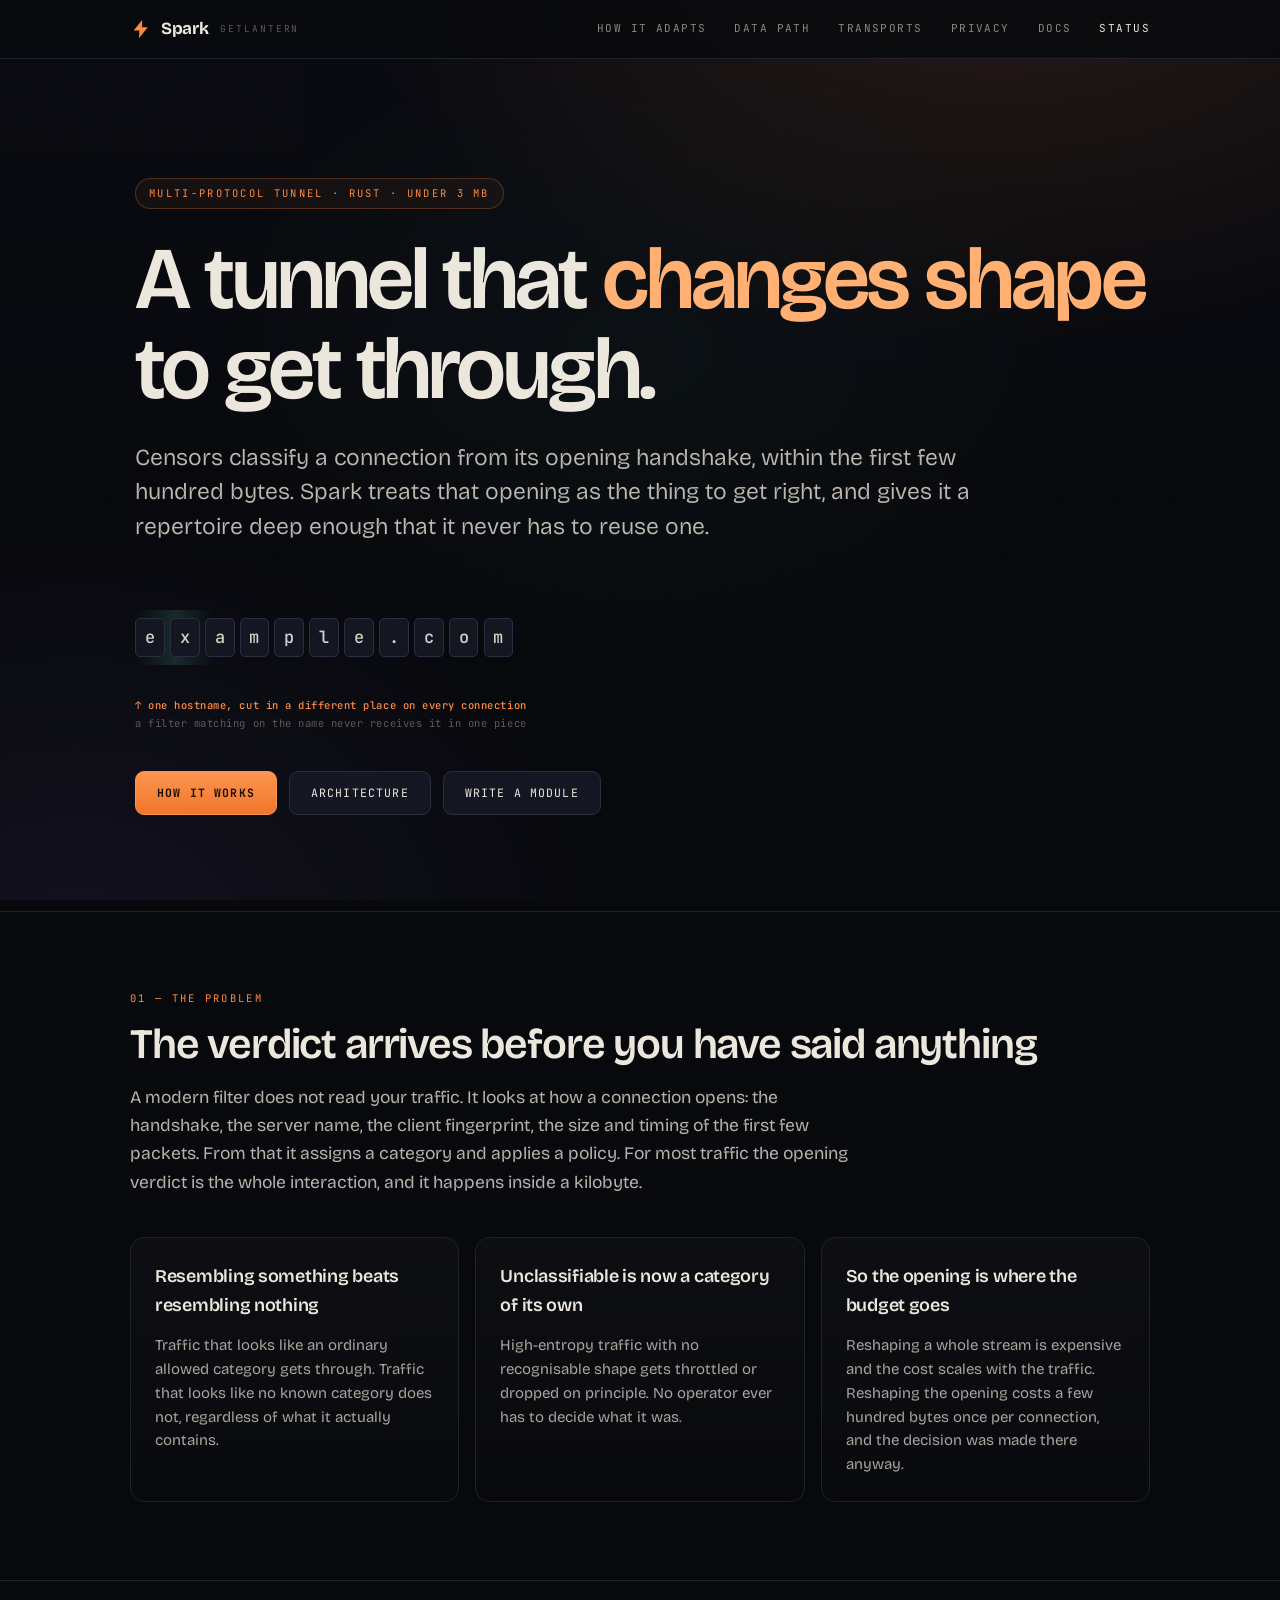
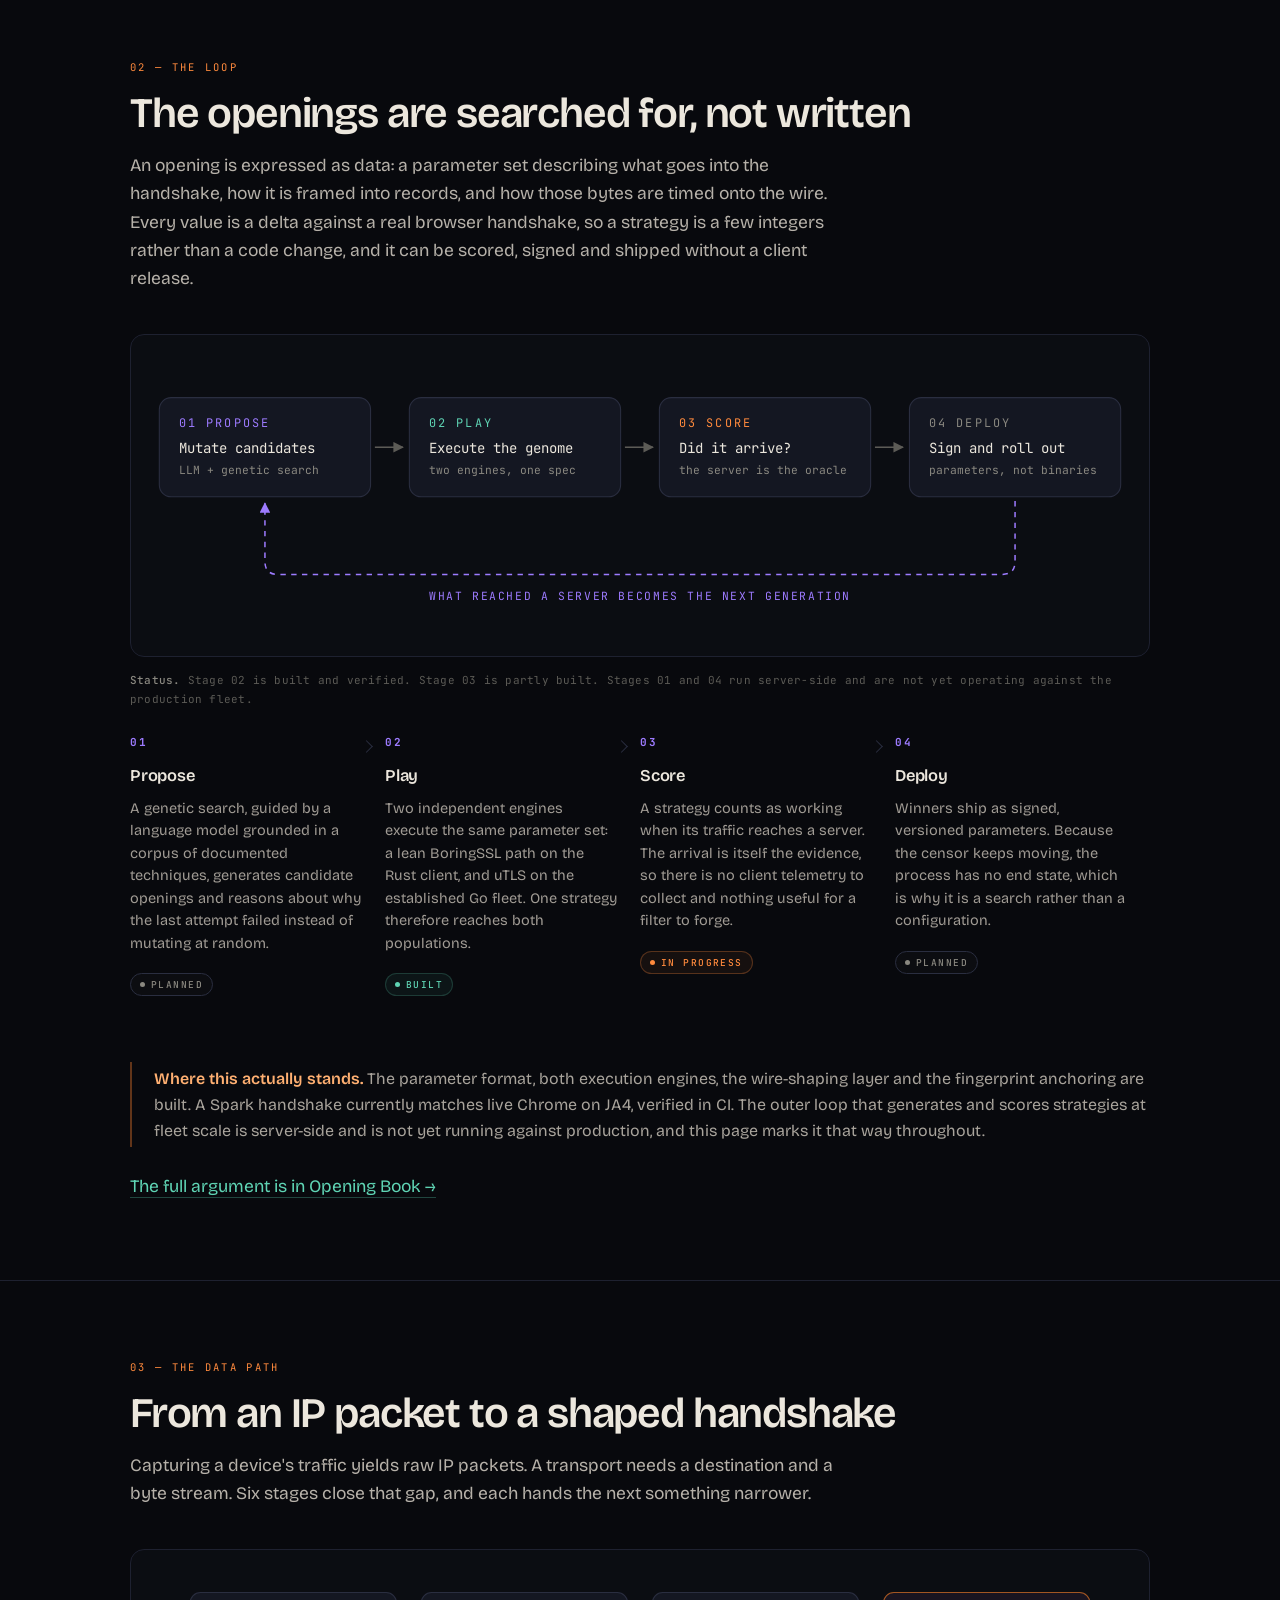
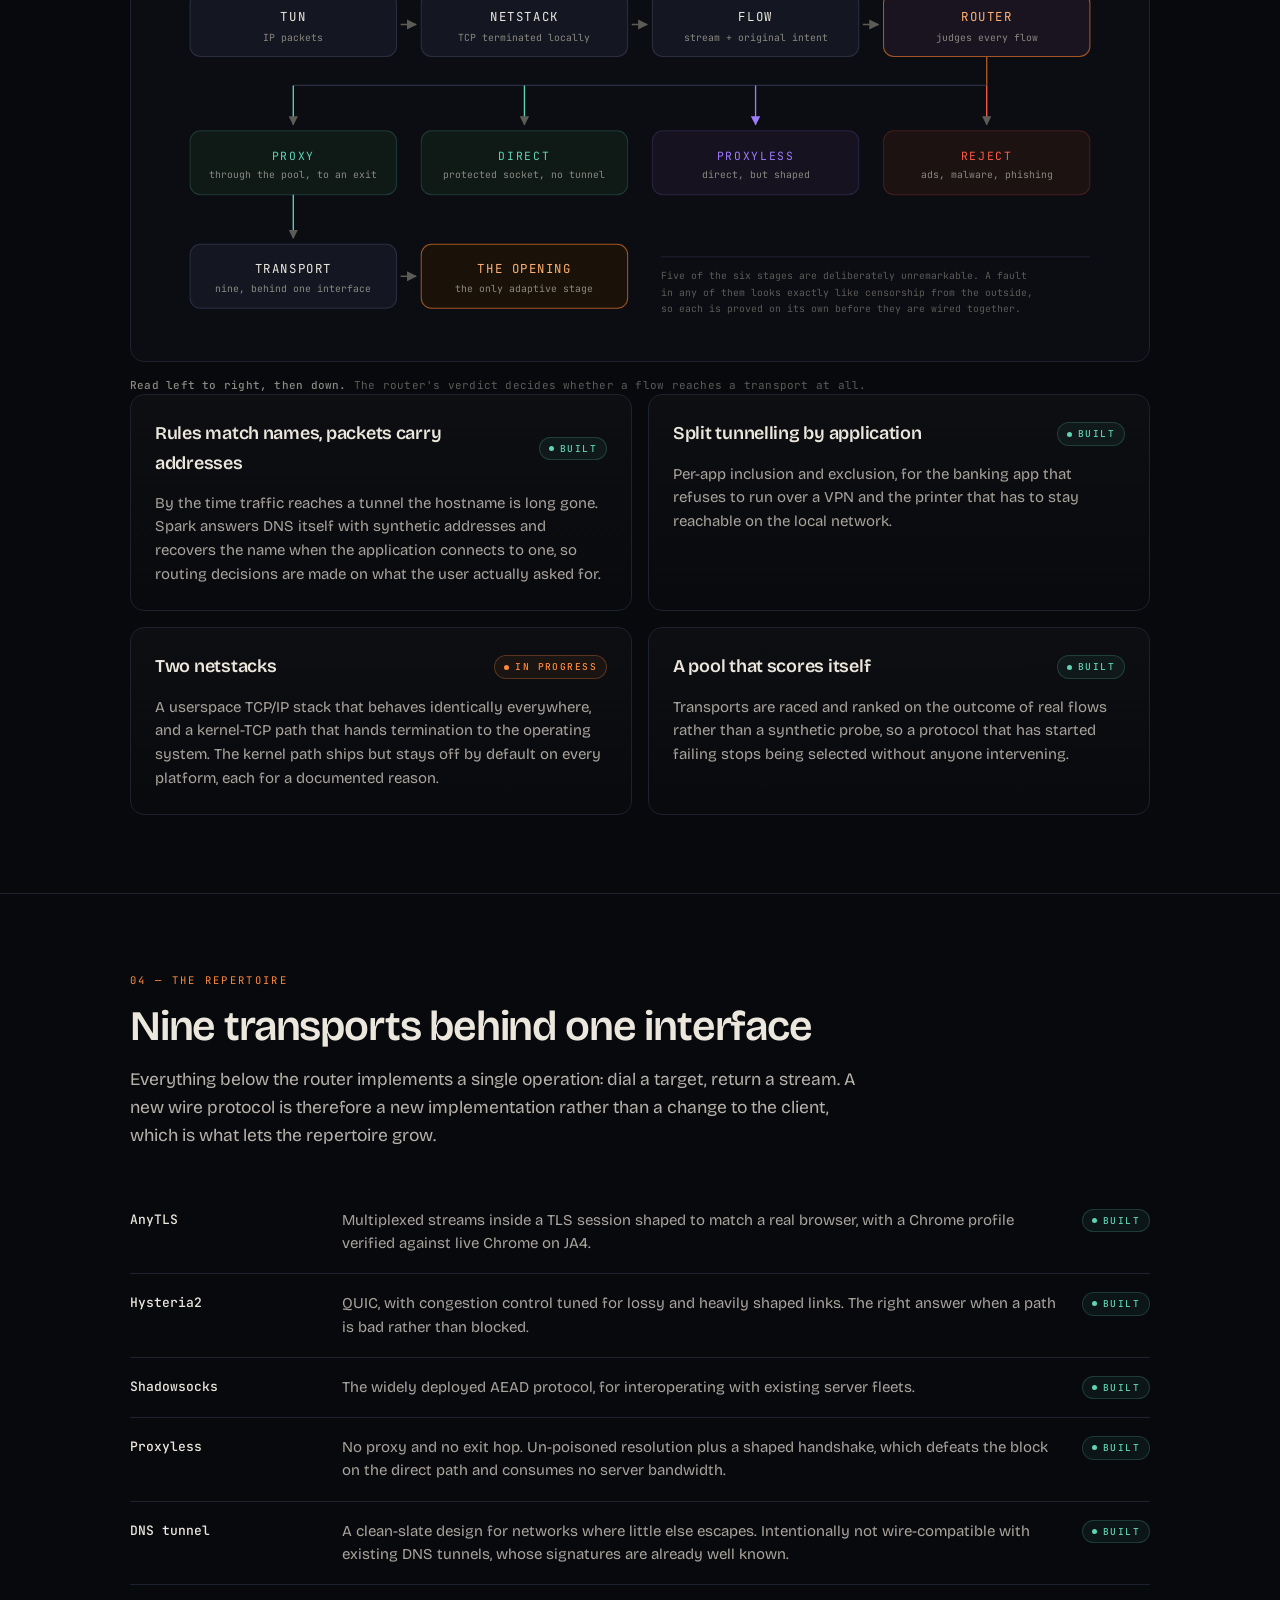
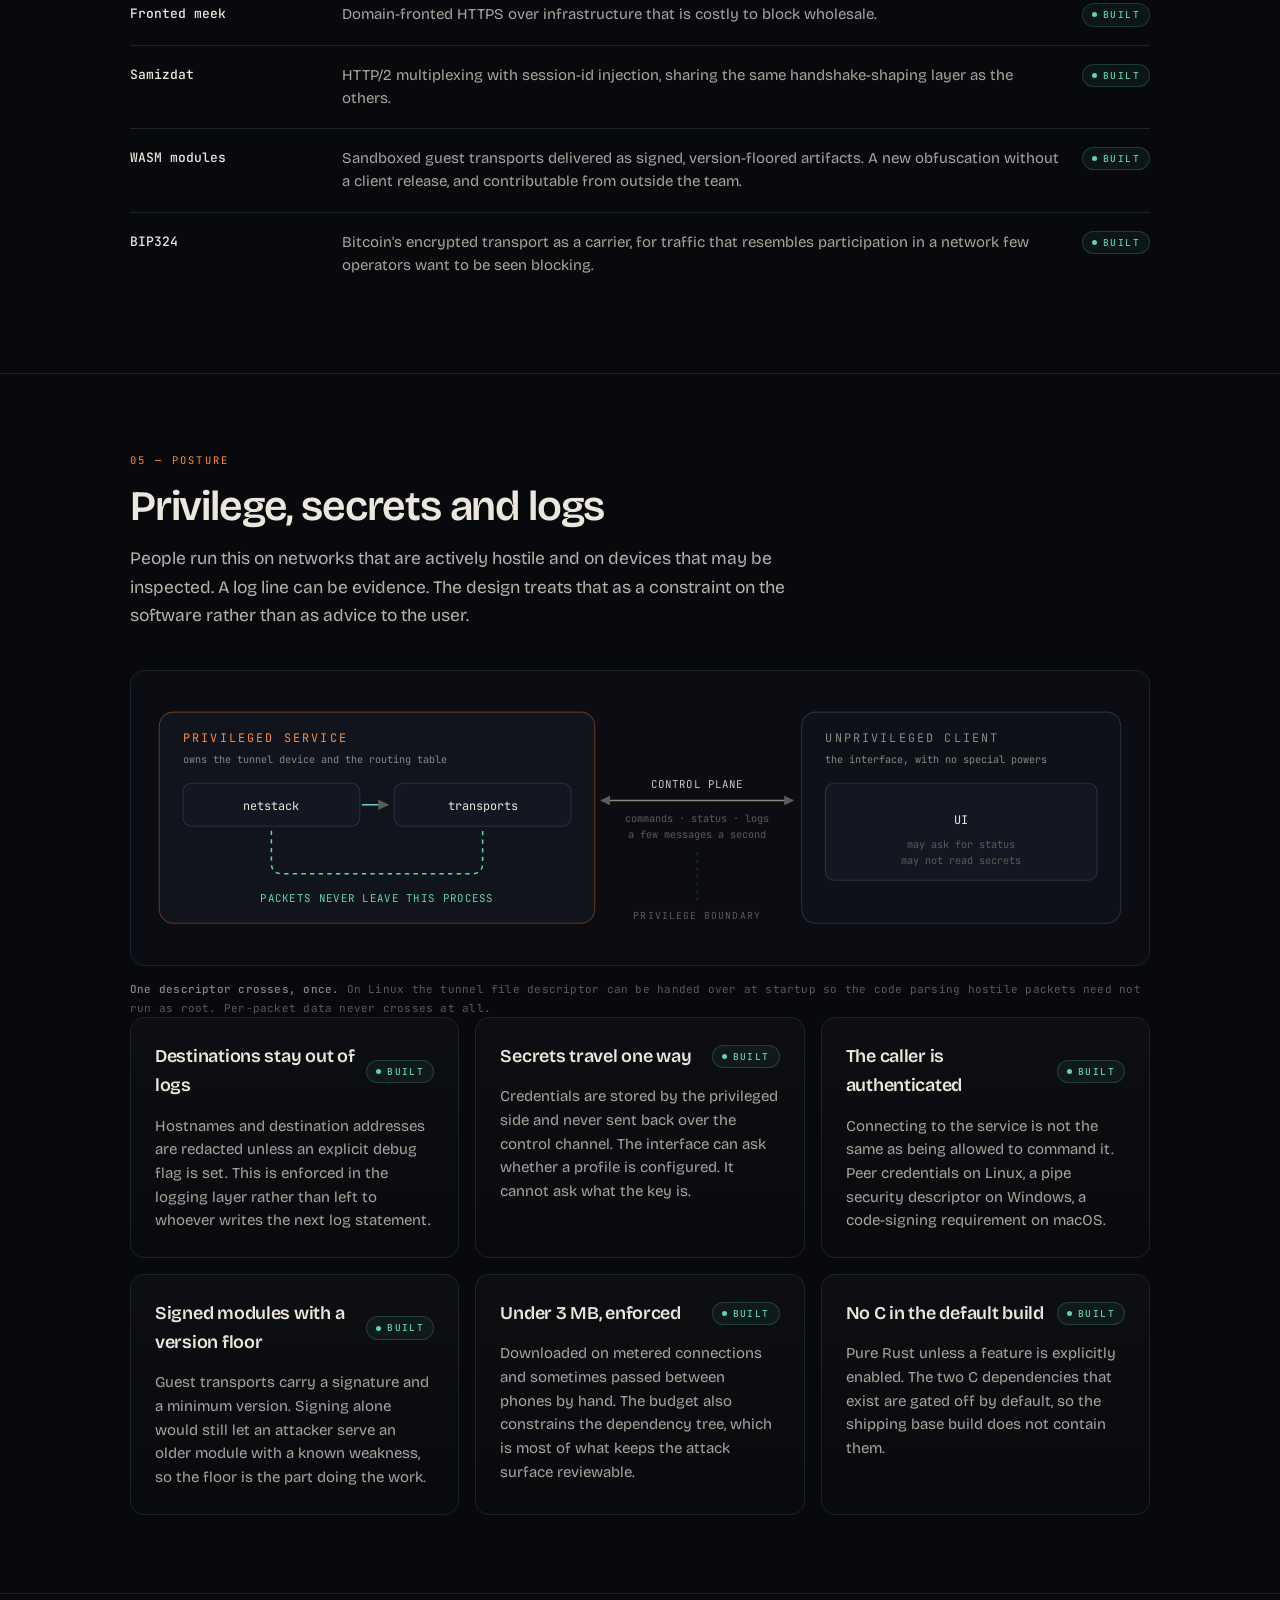
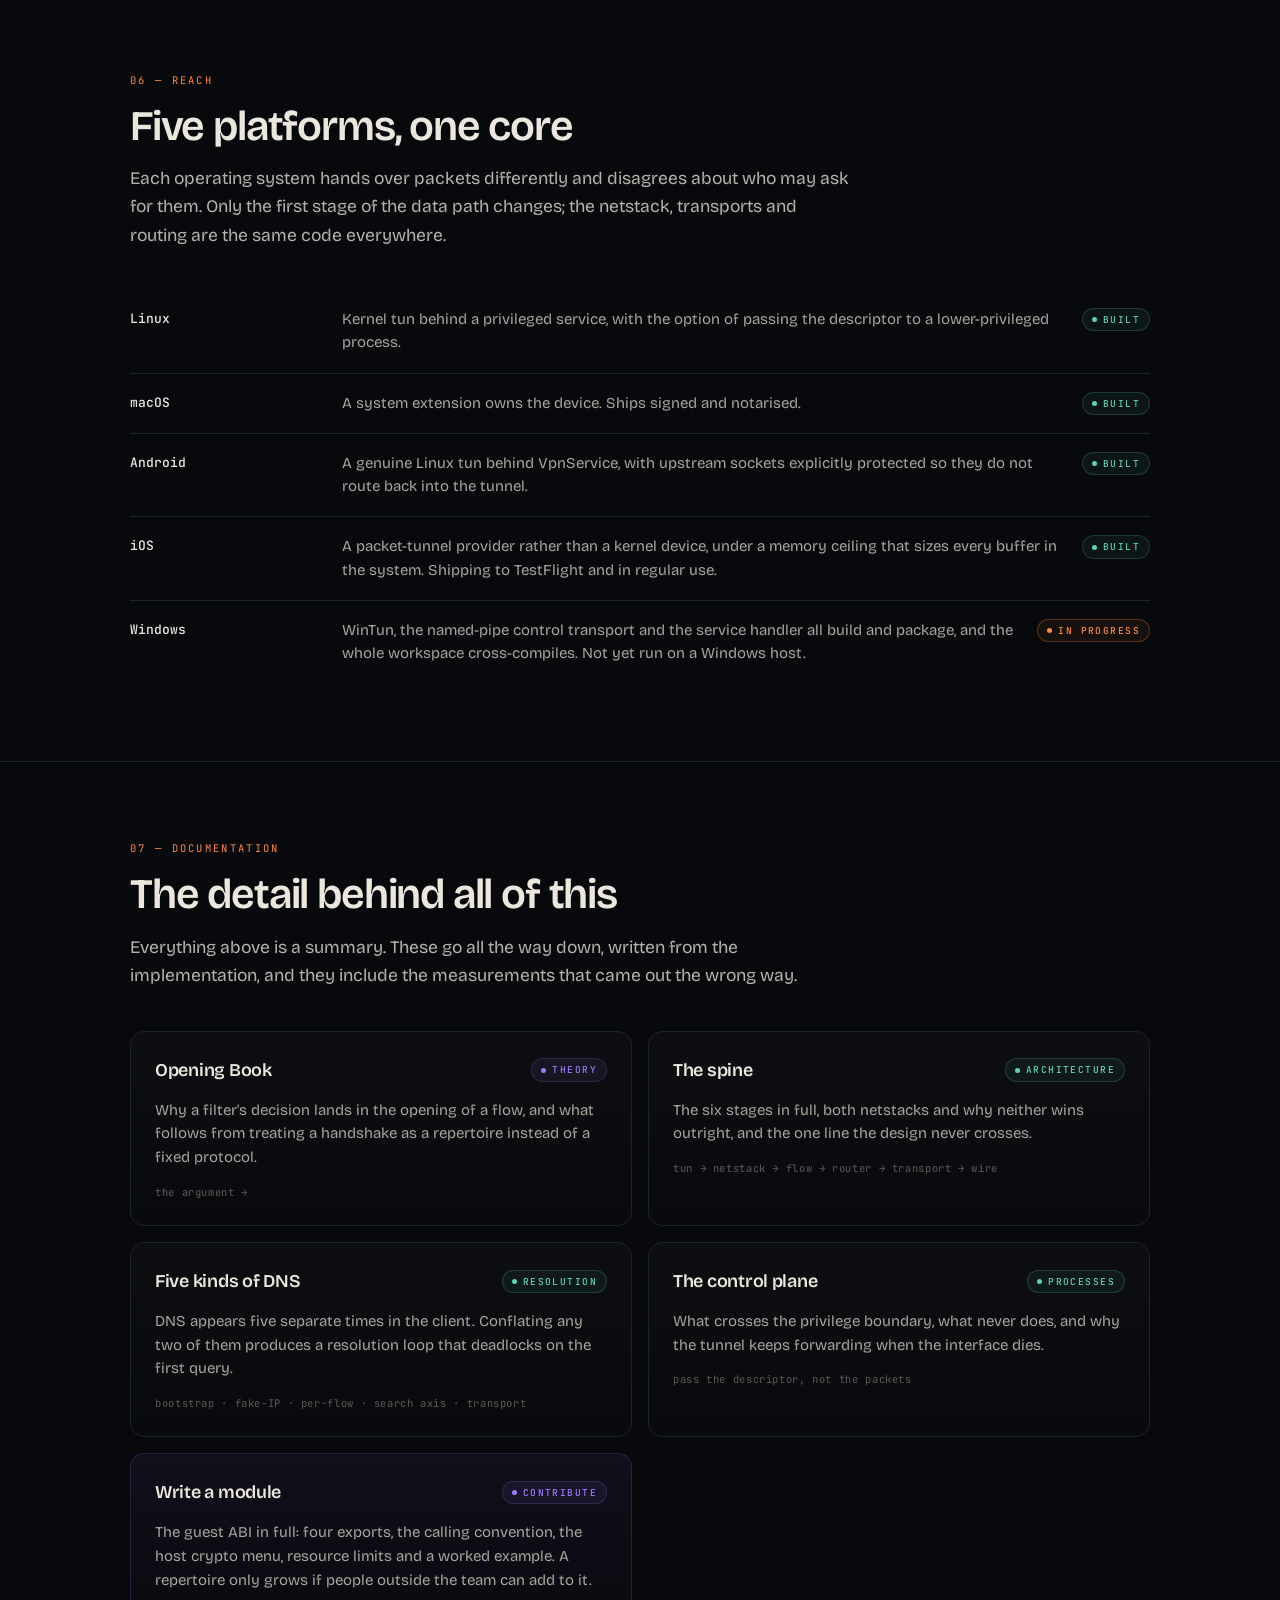
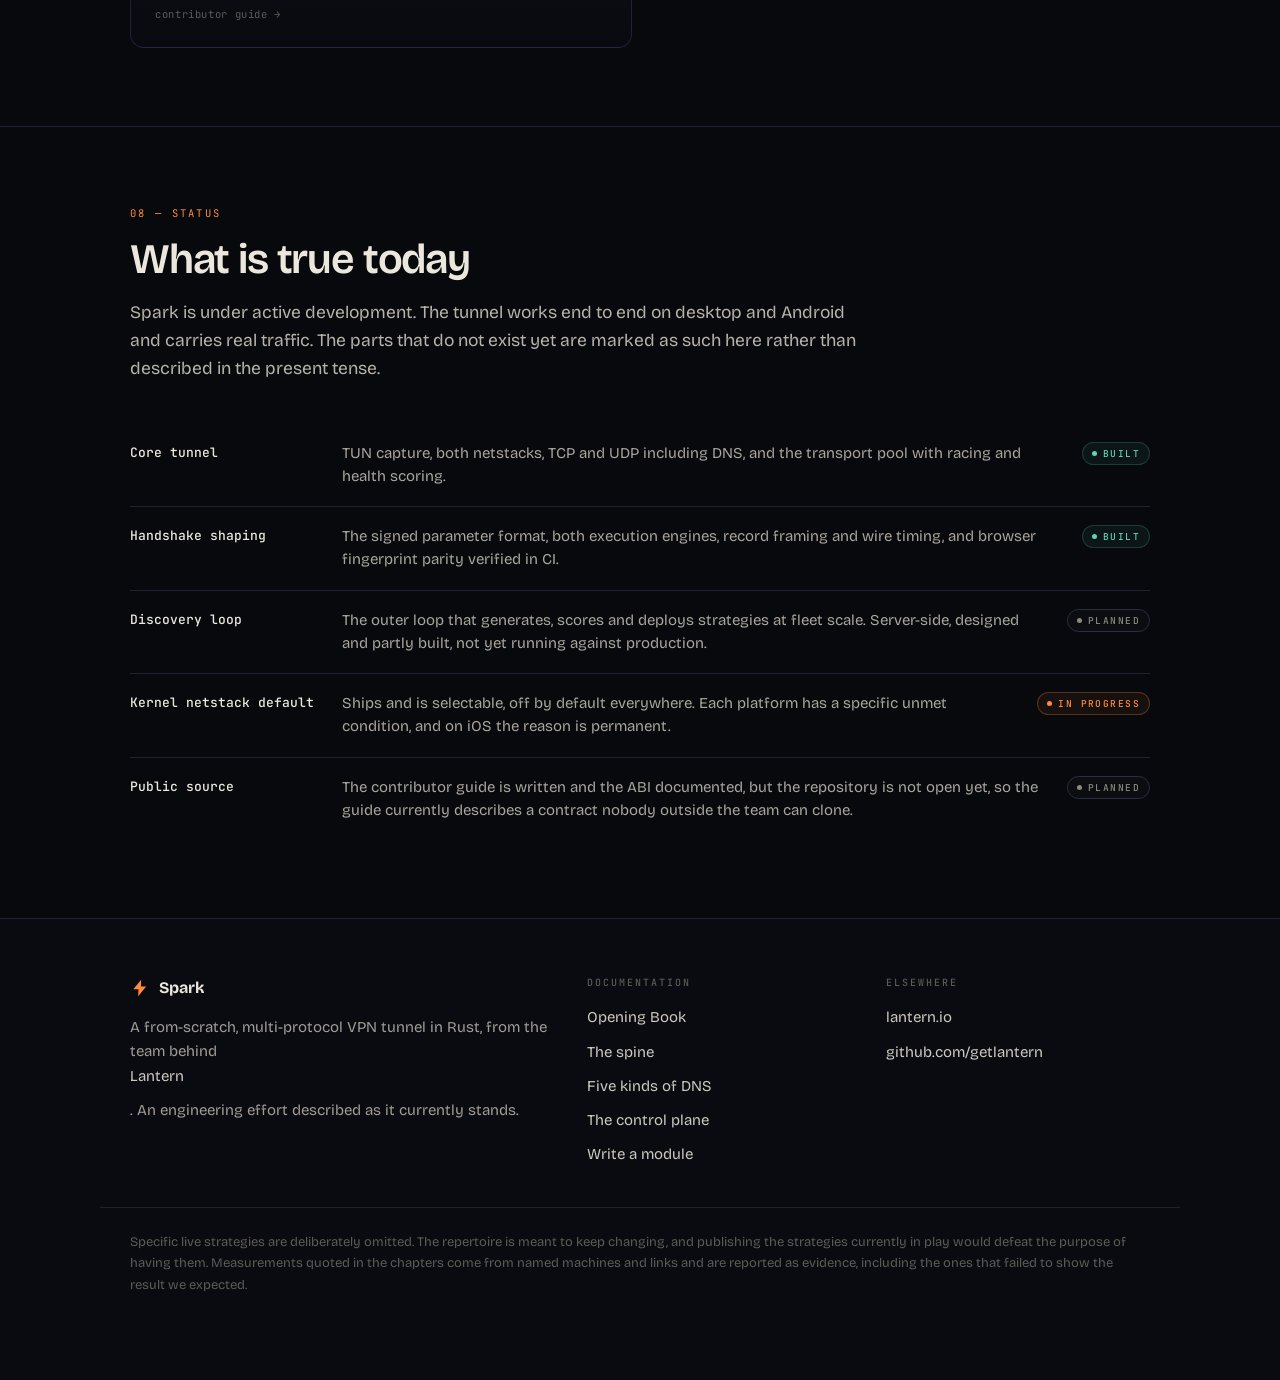
==== index.html @ 37914dd5 "Overhaul: Opening Book becomes the Spark site The site argued a thesis and documented four chapters " ====
<!doctype html>
<html lang="en">
<head>
<meta charset="utf-8" />
<meta name="viewport" content="width=device-width, initial-scale=1" />
<title>Spark — an adaptive tunnel for hostile networks</title>
<meta name="description" content="Spark is a from-scratch, multi-protocol VPN tunnel in Rust. Nine transports, opening handshakes searched for rather than hand-written, per-flow routing that only tunnels what has to be tunnelled, and a release binary under 3 MB." />
<meta property="og:title" content="Spark — an adaptive tunnel for hostile networks" />
<meta property="og:description" content="Censors classify a connection from its opening handshake. Spark makes that opening the thing to get right, with a repertoire searched for against the live network rather than written by hand." />
<meta name="theme-color" content="#08090d" />
<link rel="icon" href="assets/favicon.svg" type="image/svg+xml">
<link rel="apple-touch-icon" href="assets/favicon.svg">
<link rel="preconnect" href="https://fonts.googleapis.com">
<link rel="preconnect" href="https://fonts.gstatic.com" crossorigin>
<link href="https://fonts.googleapis.com/css2?family=Bricolage+Grotesque:opsz,wght@12..96,300;12..96,400;12..96,600;12..96,700&family=Fraunces:ital,opsz,wght@0,9..144,300;0,9..144,400;1,9..144,300&family=JetBrains+Mono:wght@400;500;700&display=swap" rel="stylesheet">
<link rel="stylesheet" href="assets/site.css" />
<script src="assets/site.js" defer></script>
</head>
<body>
<div class="bg"></div><div class="board"></div>
<svg class="grain" aria-hidden="true" xmlns="http://www.w3.org/2000/svg"><filter id="n"><feTurbulence type="fractalNoise" baseFrequency=".9" numOctaves="2" stitchTiles="stitch"/></filter><rect width="100%" height="100%" filter="url(#n)"/></svg>
<svg width="0" height="0" aria-hidden="true" style="position:absolute" xmlns="http://www.w3.org/2000/svg"><defs>
  <marker id="ar" viewBox="0 0 10 10" refX="9" refY="5" markerWidth="7" markerHeight="7" orient="auto-start-reverse">
    <path d="M0 0 L10 5 L0 10 z" fill="#5c5b56"/>
  </marker>
  <marker id="arv" viewBox="0 0 10 10" refX="9" refY="5" markerWidth="7" markerHeight="7" orient="auto-start-reverse">
    <path d="M0 0 L10 5 L0 10 z" fill="#9d7bff"/>
  </marker>
</defs></svg>

<nav class="topnav">
  <div class="in">
    <a class="brand" href="index.html">
      <svg viewBox="0 0 24 24" fill="none" aria-hidden="true">
        <path d="M13.4 2 4 13.6h6.2L9.8 22l9.6-11.8h-6.3z" fill="#ff8a3d"/>
      </svg>
      <b>Spark</b><span>getlantern</span>
    </a>
    <a class="nl" href="#adapt">How it adapts</a>
    <a class="nl" href="#path">Data path</a>
    <a class="nl" href="#transports">Transports</a>
    <a class="nl" href="#privacy">Privacy</a>
    <a class="nl" href="#docs">Docs</a>
    <a class="nl" href="#status">Status</a>
  </div>
</nav>

<header class="tall">
  <div class="wrap">
    <span class="kicker rise">Multi-protocol tunnel · Rust · under 3 MB</span>
    <h1 class="rise" style="transition-delay:.06s">A tunnel that <span class="br">changes shape</span><br>to get through.</h1>
    <p class="lede rise" style="transition-delay:.14s">Censors classify a connection from its opening handshake, within the first few hundred bytes. Spark treats that opening as the thing to get right, and gives it a repertoire deep enough that it never has to reuse one.</p>

    <div class="morph rise" style="transition-delay:.24s" aria-hidden="true">
      <div class="sweep"></div>
      <div class="cells">
        <i>e</i><i>x</i><i>a</i><i class="c1">m</i><i>p</i><i>l</i><i class="c2">e</i><i>.</i><i>c</i><i class="c3">o</i><i>m</i>
      </div>
    </div>
    <div class="mcap rise" style="transition-delay:.3s">
      <b>↑ one hostname, cut in a different place on every connection</b><br>
      a filter matching on the name never receives it in one piece
    </div>

    <div class="cta rise" style="transition-delay:.38s">
      <a class="btn pri" href="#adapt">How it works</a>
      <a class="btn" href="architecture.html">Architecture</a>
      <a class="btn" href="modules.html">Write a module</a>
    </div>
  </div>
</header>

<!-- ============================ THE PROBLEM ============================ -->
<section id="problem">
  <div class="shead rise">
    <span class="eyebrow">01 — the problem</span>
    <h2>The verdict arrives before you have said anything</h2>
    <p>A modern filter does not read your traffic. It looks at how a connection opens: the handshake, the server name, the client fingerprint, the size and timing of the first few packets. From that it assigns a category and applies a policy. For most traffic the opening verdict is the whole interaction, and it happens inside a kilobyte.</p>
  </div>
  <div class="grid">
    <div class="card rise">
      <div class="top"><h3>Resembling something beats resembling nothing</h3></div>
      <p>Traffic that looks like an ordinary allowed category gets through. Traffic that looks like no known category does not, regardless of what it actually contains.</p>
    </div>
    <div class="card rise" style="transition-delay:.06s">
      <div class="top"><h3>Unclassifiable is now a category of its own</h3></div>
      <p>High-entropy traffic with no recognisable shape gets throttled or dropped on principle. No operator ever has to decide what it was.</p>
    </div>
    <div class="card rise" style="transition-delay:.12s">
      <div class="top"><h3>So the opening is where the budget goes</h3></div>
      <p>Reshaping a whole stream is expensive and the cost scales with the traffic. Reshaping the opening costs a few hundred bytes once per connection, and the decision was made there anyway.</p>
    </div>
  </div>
</section>

<!-- ============================ HOW IT ADAPTS ============================ -->
<section id="adapt">
  <div class="shead rise">
    <span class="eyebrow">02 — the loop</span>
    <h2>The openings are searched for, not written</h2>
    <p>An opening is expressed as data: a parameter set describing what goes into the handshake, how it is framed into records, and how those bytes are timed onto the wire. Every value is a delta against a real browser handshake, so a strategy is a few integers rather than a code change, and it can be scored, signed and shipped without a client release.</p>
  </div>

  <div class="fig rise">
    <div class="box">
      <svg viewBox="0 0 900 250" class="wide" role="img" aria-label="The discovery loop: propose, play, score, deploy, with results feeding back into propose.">
        <g font-family="JetBrains Mono, monospace">
          <rect x="4" y="34" width="196" height="92" rx="11" fill="#141722" stroke="#2a2e40"/>
          <text x="22" y="61" font-size="11" fill="#9d7bff" letter-spacing="2">01 PROPOSE</text>
          <text x="22" y="85" font-size="13" fill="#ece7dd">Mutate candidates</text>
          <text x="22" y="105" font-size="10.5" fill="#8a8880">LLM + genetic search</text>

          <rect x="236" y="34" width="196" height="92" rx="11" fill="#141722" stroke="#2a2e40"/>
          <text x="254" y="61" font-size="11" fill="#5fd4b4" letter-spacing="2">02 PLAY</text>
          <text x="254" y="85" font-size="13" fill="#ece7dd">Execute the genome</text>
          <text x="254" y="105" font-size="10.5" fill="#8a8880">two engines, one spec</text>

          <rect x="468" y="34" width="196" height="92" rx="11" fill="#141722" stroke="#2a2e40"/>
          <text x="486" y="61" font-size="11" fill="#ff8a3d" letter-spacing="2">03 SCORE</text>
          <text x="486" y="85" font-size="13" fill="#ece7dd">Did it arrive?</text>
          <text x="486" y="105" font-size="10.5" fill="#8a8880">the server is the oracle</text>

          <rect x="700" y="34" width="196" height="92" rx="11" fill="#141722" stroke="#2a2e40"/>
          <text x="718" y="61" font-size="11" fill="#8a8880" letter-spacing="2">04 DEPLOY</text>
          <text x="718" y="85" font-size="13" fill="#ece7dd">Sign and roll out</text>
          <text x="718" y="105" font-size="10.5" fill="#8a8880">parameters, not binaries</text>

          <line x1="204" y1="80" x2="230" y2="80" stroke="#5c5b56" stroke-width="1.4" marker-end="url(#ar)"/>
          <line x1="436" y1="80" x2="462" y2="80" stroke="#5c5b56" stroke-width="1.4" marker-end="url(#ar)"/>
          <line x1="668" y1="80" x2="694" y2="80" stroke="#5c5b56" stroke-width="1.4" marker-end="url(#ar)"/>

          <path d="M798 130 L798 186 Q798 198 786 198 L114 198 Q102 198 102 186 L102 132"
                fill="none" stroke="#9d7bff" stroke-width="1.4" stroke-dasharray="5 5" marker-end="url(#arv)"/>
          <text x="450" y="222" font-size="10.5" fill="#9d7bff" text-anchor="middle" letter-spacing="1.5">WHAT REACHED A SERVER BECOMES THE NEXT GENERATION</text>
        </g>
      </svg>
    </div>
    <div class="figcap"><b>Status.</b> Stage 02 is built and verified. Stage 03 is partly built. Stages 01 and 04 run server-side and are not yet operating against the production fleet.</div>
  </div>

  <div class="loop">
    <div class="lp rise">
      <span class="n">01</span><h4>Propose</h4>
      <p>A genetic search, guided by a language model grounded in a corpus of documented techniques, generates candidate openings and reasons about why the last attempt failed instead of mutating at random.</p>
      <span class="st planned">Planned</span>
    </div>
    <div class="lp rise" style="transition-delay:.06s">
      <span class="n">02</span><h4>Play</h4>
      <p>Two independent engines execute the same parameter set: a lean BoringSSL path on the Rust client, and uTLS on the established Go fleet. One strategy therefore reaches both populations.</p>
      <span class="st built">Built</span>
    </div>
    <div class="lp rise" style="transition-delay:.12s">
      <span class="n">03</span><h4>Score</h4>
      <p>A strategy counts as working when its traffic reaches a server. The arrival is itself the evidence, so there is no client telemetry to collect and nothing useful for a filter to forge.</p>
      <span class="st wip">In progress</span>
    </div>
    <div class="lp rise" style="transition-delay:.18s">
      <span class="n">04</span><h4>Deploy</h4>
      <p>Winners ship as signed, versioned parameters. Because the censor keeps moving, the process has no end state, which is why it is a search rather than a configuration.</p>
      <span class="st planned">Planned</span>
    </div>
  </div>

  <div class="shead rise" style="margin-top:40px; margin-bottom:0">
    <div class="note"><b>Where this actually stands.</b> The parameter format, both execution engines, the wire-shaping layer and the fingerprint anchoring are built. A Spark handshake currently matches live Chrome on JA4, verified in CI. The outer loop that generates and scores strategies at fleet scale is server-side and is not yet running against production, and this page marks it that way throughout.</div>
    <p><a href="book.html">The full argument is in Opening Book →</a></p>
  </div>
</section>

<!-- ============================ DATA PATH ============================ -->
<section id="path">
  <div class="shead rise">
    <span class="eyebrow">03 — the data path</span>
    <h2>From an IP packet to a shaped handshake</h2>
    <p>Capturing a device's traffic yields raw IP packets. A transport needs a destination and a byte stream. Six stages close that gap, and each hands the next something narrower.</p>
  </div>

  <div class="fig rise">
    <div class="box">
      <svg viewBox="0 0 940 348" class="wide" role="img" aria-label="Data path: tun to netstack to flow to router; the router selects one of four verdicts; a proxied flow then goes to a transport and on to the shaped opening.">
        <g font-family="JetBrains Mono, monospace">
          <!-- row 1: the pipeline -->
          <rect x="34" y="16" width="200" height="62" rx="10" fill="#141722" stroke="#2a2e40"/>
          <text x="134" y="44" font-size="12" fill="#ece7dd" text-anchor="middle" letter-spacing="1.5">TUN</text>
          <text x="134" y="63" font-size="9.5" fill="#8a8880" text-anchor="middle">IP packets</text>

          <rect x="258" y="16" width="200" height="62" rx="10" fill="#141722" stroke="#2a2e40"/>
          <text x="358" y="44" font-size="12" fill="#ece7dd" text-anchor="middle" letter-spacing="1.5">NETSTACK</text>
          <text x="358" y="63" font-size="9.5" fill="#8a8880" text-anchor="middle">TCP terminated locally</text>

          <rect x="482" y="16" width="200" height="62" rx="10" fill="#141722" stroke="#2a2e40"/>
          <text x="582" y="44" font-size="12" fill="#ece7dd" text-anchor="middle" letter-spacing="1.5">FLOW</text>
          <text x="582" y="63" font-size="9.5" fill="#8a8880" text-anchor="middle">stream + original intent</text>

          <rect x="706" y="16" width="200" height="62" rx="10" fill="#191420" stroke="#a35622"/>
          <text x="806" y="44" font-size="12" fill="#ffb072" text-anchor="middle" letter-spacing="1.5">ROUTER</text>
          <text x="806" y="63" font-size="9.5" fill="#8a8880" text-anchor="middle">judges every flow</text>

          <line x1="238" y1="47" x2="253" y2="47" stroke="#5c5b56" stroke-width="1.4" marker-end="url(#ar)"/>
          <line x1="462" y1="47" x2="477" y2="47" stroke="#5c5b56" stroke-width="1.4" marker-end="url(#ar)"/>
          <line x1="686" y1="47" x2="701" y2="47" stroke="#5c5b56" stroke-width="1.4" marker-end="url(#ar)"/>

          <!-- trunk + bus down to the four verdicts -->
          <path d="M806 78 L806 106" stroke="#a35622" stroke-width="1.4" fill="none"/>
          <path d="M134 106 L806 106" stroke="#2a2e40" stroke-width="1.4" fill="none"/>
          <path d="M134 106 L134 144" stroke="#5fd4b4" stroke-width="1.3" fill="none" marker-end="url(#ar)"/>
          <path d="M358 106 L358 144" stroke="#5fd4b4" stroke-width="1.3" fill="none" marker-end="url(#ar)"/>
          <path d="M582 106 L582 144" stroke="#9d7bff" stroke-width="1.3" fill="none" marker-end="url(#arv)"/>
          <path d="M806 106 L806 144" stroke="#ff5c47" stroke-width="1.3" fill="none" marker-end="url(#ar)"/>

          <!-- row 2: the four verdicts -->
          <rect x="34" y="150" width="200" height="62" rx="10" fill="#0f1a17" stroke="#5fd4b433"/>
          <text x="134" y="178" font-size="11" fill="#5fd4b4" text-anchor="middle" letter-spacing="1.6">PROXY</text>
          <text x="134" y="196" font-size="9.5" fill="#8a8880" text-anchor="middle">through the pool, to an exit</text>

          <rect x="258" y="150" width="200" height="62" rx="10" fill="#0f1a17" stroke="#5fd4b433"/>
          <text x="358" y="178" font-size="11" fill="#5fd4b4" text-anchor="middle" letter-spacing="1.6">DIRECT</text>
          <text x="358" y="196" font-size="9.5" fill="#8a8880" text-anchor="middle">protected socket, no tunnel</text>

          <rect x="482" y="150" width="200" height="62" rx="10" fill="#16121f" stroke="#9d7bff2e"/>
          <text x="582" y="178" font-size="11" fill="#9d7bff" text-anchor="middle" letter-spacing="1.6">PROXYLESS</text>
          <text x="582" y="196" font-size="9.5" fill="#8a8880" text-anchor="middle">direct, but shaped</text>

          <rect x="706" y="150" width="200" height="62" rx="10" fill="#1c1211" stroke="#ff5c4733"/>
          <text x="806" y="178" font-size="11" fill="#ff5c47" text-anchor="middle" letter-spacing="1.6">REJECT</text>
          <text x="806" y="196" font-size="9.5" fill="#8a8880" text-anchor="middle">ads, malware, phishing</text>

          <!-- row 3: only a proxied flow continues -->
          <path d="M134 212 L134 254" stroke="#5fd4b4" stroke-width="1.3" fill="none" marker-end="url(#ar)"/>
          <rect x="34" y="260" width="200" height="62" rx="10" fill="#141722" stroke="#2a2e40"/>
          <text x="134" y="288" font-size="12" fill="#ece7dd" text-anchor="middle" letter-spacing="1.5">TRANSPORT</text>
          <text x="134" y="306" font-size="9.5" fill="#8a8880" text-anchor="middle">nine, behind one interface</text>

          <line x1="238" y1="291" x2="253" y2="291" stroke="#5c5b56" stroke-width="1.4" marker-end="url(#ar)"/>
          <rect x="258" y="260" width="200" height="62" rx="10" fill="#1a1208" stroke="#a35622"/>
          <text x="358" y="288" font-size="12" fill="#ffb072" text-anchor="middle" letter-spacing="1.5">THE OPENING</text>
          <text x="358" y="306" font-size="9.5" fill="#8a8880" text-anchor="middle">the only adaptive stage</text>

          <!-- note, clear of every box -->
          <line x1="490" y1="272" x2="906" y2="272" stroke="#1e2130" stroke-width="1"/>
          <text x="490" y="294" font-size="9.5" fill="#5c5b56">Five of the six stages are deliberately unremarkable. A fault</text>
          <text x="490" y="310" font-size="9.5" fill="#5c5b56">in any of them looks exactly like censorship from the outside,</text>
          <text x="490" y="326" font-size="9.5" fill="#5c5b56">so each is proved on its own before they are wired together.</text>
        </g>
      </svg>
    </div>
    <div class="figcap"><b>Read left to right, then down.</b> The router's verdict decides whether a flow reaches a transport at all.</div>
  </div>

  <div class="grid two">
    <div class="card rise">
      <div class="top"><h3>Rules match names, packets carry addresses</h3><span class="st built">Built</span></div>
      <p>By the time traffic reaches a tunnel the hostname is long gone. Spark answers DNS itself with synthetic addresses and recovers the name when the application connects to one, so routing decisions are made on what the user actually asked for.</p>
    </div>
    <div class="card rise" style="transition-delay:.06s">
      <div class="top"><h3>Split tunnelling by application</h3><span class="st built">Built</span></div>
      <p>Per-app inclusion and exclusion, for the banking app that refuses to run over a VPN and the printer that has to stay reachable on the local network.</p>
    </div>
    <div class="card rise" style="transition-delay:.12s">
      <div class="top"><h3>Two netstacks</h3><span class="st wip">In progress</span></div>
      <p>A userspace TCP/IP stack that behaves identically everywhere, and a kernel-TCP path that hands termination to the operating system. The kernel path ships but stays off by default on every platform, each for a documented reason.</p>
    </div>
    <div class="card rise" style="transition-delay:.18s">
      <div class="top"><h3>A pool that scores itself</h3><span class="st built">Built</span></div>
      <p>Transports are raced and ranked on the outcome of real flows rather than a synthetic probe, so a protocol that has started failing stops being selected without anyone intervening.</p>
    </div>
  </div>
</section>

<!-- ============================ TRANSPORTS ============================ -->
<section id="transports">
  <div class="shead rise">
    <span class="eyebrow">04 — the repertoire</span>
    <h2>Nine transports behind one interface</h2>
    <p>Everything below the router implements a single operation: dial a target, return a stream. A new wire protocol is therefore a new implementation rather than a change to the client, which is what lets the repertoire grow.</p>
  </div>
  <div class="rows">
    <div class="row rise"><span class="nm">AnyTLS</span><span class="ds">Multiplexed streams inside a TLS session shaped to match a real browser, with a Chrome profile verified against live Chrome on JA4.</span><span class="st built">Built</span></div>
    <div class="row rise"><span class="nm">Hysteria2</span><span class="ds">QUIC, with congestion control tuned for lossy and heavily shaped links. The right answer when a path is bad rather than blocked.</span><span class="st built">Built</span></div>
    <div class="row rise"><span class="nm">Shadowsocks</span><span class="ds">The widely deployed AEAD protocol, for interoperating with existing server fleets.</span><span class="st built">Built</span></div>
    <div class="row rise"><span class="nm">Proxyless</span><span class="ds">No proxy and no exit hop. Un-poisoned resolution plus a shaped handshake, which defeats the block on the direct path and consumes no server bandwidth.</span><span class="st built">Built</span></div>
    <div class="row rise"><span class="nm">DNS tunnel</span><span class="ds">A clean-slate design for networks where little else escapes. Intentionally not wire-compatible with existing DNS tunnels, whose signatures are already well known.</span><span class="st built">Built</span></div>
    <div class="row rise"><span class="nm">Fronted meek</span><span class="ds">Domain-fronted HTTPS over infrastructure that is costly to block wholesale.</span><span class="st built">Built</span></div>
    <div class="row rise"><span class="nm">Samizdat</span><span class="ds">HTTP/2 multiplexing with session-id injection, sharing the same handshake-shaping layer as the others.</span><span class="st built">Built</span></div>
    <div class="row rise"><span class="nm">WASM modules</span><span class="ds">Sandboxed guest transports delivered as signed, version-floored artifacts. A new obfuscation without a client release, and contributable from outside the team.</span><span class="st built">Built</span></div>
    <div class="row rise"><span class="nm">BIP324</span><span class="ds">Bitcoin's encrypted transport as a carrier, for traffic that resembles participation in a network few operators want to be seen blocking.</span><span class="st built">Built</span></div>
  </div>
</section>

<!-- ============================ PRIVACY ============================ -->
<section id="privacy">
  <div class="shead rise">
    <span class="eyebrow">05 — posture</span>
    <h2>Privilege, secrets and logs</h2>
    <p>People run this on networks that are actively hostile and on devices that may be inspected. A log line can be evidence. The design treats that as a constraint on the software rather than as advice to the user.</p>
  </div>

  <div class="fig rise">
    <div class="box">
      <svg viewBox="0 0 900 224" class="mid" role="img" aria-label="Two processes: a privileged service owning the tunnel with all packet handling internal, and an unprivileged client, joined only by a control channel.">
        <g font-family="JetBrains Mono, monospace">
          <rect x="4" y="14" width="404" height="196" rx="13" fill="#12141d" stroke="#a35622" stroke-opacity=".55"/>
          <text x="26" y="42" font-size="11" fill="#ff8a3d" letter-spacing="2">PRIVILEGED SERVICE</text>
          <text x="26" y="61" font-size="9.5" fill="#8a8880">owns the tunnel device and the routing table</text>

          <rect x="26" y="80" width="164" height="40" rx="8" fill="#141722" stroke="#2a2e40"/>
          <text x="108" y="105" font-size="11" fill="#ece7dd" text-anchor="middle">netstack</text>
          <rect x="222" y="80" width="164" height="40" rx="8" fill="#141722" stroke="#2a2e40"/>
          <text x="304" y="105" font-size="11" fill="#ece7dd" text-anchor="middle">transports</text>

          <path d="M192 100 L216 100" stroke="#5fd4b4" stroke-width="1.4" marker-end="url(#ar)"/>
          <path d="M108 124 L108 154 Q108 164 118 164 L294 164 Q304 164 304 154 L304 124"
                fill="none" stroke="#5fd4b4" stroke-width="1.4" stroke-dasharray="4 4"/>
          <text x="206" y="190" font-size="10" fill="#5fd4b4" text-anchor="middle" letter-spacing="1.2">PACKETS NEVER LEAVE THIS PROCESS</text>

          <rect x="600" y="14" width="296" height="196" rx="13" fill="#0f1118" stroke="#2a2e40"/>
          <text x="622" y="42" font-size="11" fill="#8a8880" letter-spacing="2">UNPRIVILEGED CLIENT</text>
          <text x="622" y="61" font-size="9.5" fill="#8a8880">the interface, with no special powers</text>
          <rect x="622" y="80" width="252" height="90" rx="8" fill="#141722" stroke="#2a2e40"/>
          <text x="748" y="118" font-size="11" fill="#ece7dd" text-anchor="middle">UI</text>
          <text x="748" y="140" font-size="9.5" fill="#5c5b56" text-anchor="middle">may ask for status</text>
          <text x="748" y="155" font-size="9.5" fill="#5c5b56" text-anchor="middle">may not read secrets</text>

          <line x1="414" y1="96" x2="592" y2="96" stroke="#8a8880" stroke-width="1.3" marker-end="url(#ar)" marker-start="url(#ar)"/>
          <text x="503" y="84" font-size="10" fill="#cdc8bf" text-anchor="middle" letter-spacing="1">CONTROL PLANE</text>
          <text x="503" y="116" font-size="9.5" fill="#5c5b56" text-anchor="middle">commands · status · logs</text>
          <text x="503" y="131" font-size="9.5" fill="#5c5b56" text-anchor="middle">a few messages a second</text>
          <line x1="503" y1="144" x2="503" y2="192" stroke="#2a2e40" stroke-width="1" stroke-dasharray="3 4"/>
          <text x="503" y="206" font-size="9" fill="#5c5b56" text-anchor="middle" letter-spacing="1">PRIVILEGE BOUNDARY</text>
        </g>
      </svg>
    </div>
    <div class="figcap"><b>One descriptor crosses, once.</b> On Linux the tunnel file descriptor can be handed over at startup so the code parsing hostile packets need not run as root. Per-packet data never crosses at all.</div>
  </div>

  <div class="grid">
    <div class="card rise">
      <div class="top"><h3>Destinations stay out of logs</h3><span class="st built">Built</span></div>
      <p>Hostnames and destination addresses are redacted unless an explicit debug flag is set. This is enforced in the logging layer rather than left to whoever writes the next log statement.</p>
    </div>
    <div class="card rise" style="transition-delay:.06s">
      <div class="top"><h3>Secrets travel one way</h3><span class="st built">Built</span></div>
      <p>Credentials are stored by the privileged side and never sent back over the control channel. The interface can ask whether a profile is configured. It cannot ask what the key is.</p>
    </div>
    <div class="card rise" style="transition-delay:.12s">
      <div class="top"><h3>The caller is authenticated</h3><span class="st built">Built</span></div>
      <p>Connecting to the service is not the same as being allowed to command it. Peer credentials on Linux, a pipe security descriptor on Windows, a code-signing requirement on macOS.</p>
    </div>
    <div class="card rise" style="transition-delay:.06s">
      <div class="top"><h3>Signed modules with a version floor</h3><span class="st built">Built</span></div>
      <p>Guest transports carry a signature and a minimum version. Signing alone would still let an attacker serve an older module with a known weakness, so the floor is the part doing the work.</p>
    </div>
    <div class="card rise" style="transition-delay:.12s">
      <div class="top"><h3>Under 3 MB, enforced</h3><span class="st built">Built</span></div>
      <p>Downloaded on metered connections and sometimes passed between phones by hand. The budget also constrains the dependency tree, which is most of what keeps the attack surface reviewable.</p>
    </div>
    <div class="card rise" style="transition-delay:.18s">
      <div class="top"><h3>No C in the default build</h3><span class="st built">Built</span></div>
      <p>Pure Rust unless a feature is explicitly enabled. The two C dependencies that exist are gated off by default, so the shipping base build does not contain them.</p>
    </div>
  </div>
</section>

<!-- ============================ PLATFORMS ============================ -->
<section id="platforms">
  <div class="shead rise">
    <span class="eyebrow">06 — reach</span>
    <h2>Five platforms, one core</h2>
    <p>Each operating system hands over packets differently and disagrees about who may ask for them. Only the first stage of the data path changes; the netstack, transports and routing are the same code everywhere.</p>
  </div>
  <div class="rows">
    <div class="row rise"><span class="nm">Linux</span><span class="ds">Kernel tun behind a privileged service, with the option of passing the descriptor to a lower-privileged process.</span><span class="st built">Built</span></div>
    <div class="row rise"><span class="nm">macOS</span><span class="ds">A system extension owns the device. Ships signed and notarised.</span><span class="st built">Built</span></div>
    <div class="row rise"><span class="nm">Android</span><span class="ds">A genuine Linux tun behind VpnService, with upstream sockets explicitly protected so they do not route back into the tunnel.</span><span class="st built">Built</span></div>
    <div class="row rise"><span class="nm">iOS</span><span class="ds">A packet-tunnel provider rather than a kernel device, under a memory ceiling that sizes every buffer in the system. Shipping to TestFlight and in regular use.</span><span class="st built">Built</span></div>
    <div class="row rise"><span class="nm">Windows</span><span class="ds">WinTun, the named-pipe control transport and the service handler all build and package, and the whole workspace cross-compiles. Not yet run on a Windows host.</span><span class="st wip">In progress</span></div>
  </div>
</section>

<!-- ============================ DOCS ============================ -->
<section id="docs">
  <div class="shead rise">
    <span class="eyebrow">07 — documentation</span>
    <h2>The detail behind all of this</h2>
    <p>Everything above is a summary. These go all the way down, written from the implementation, and they include the measurements that came out the wrong way.</p>
  </div>
  <div class="grid two">
    <a class="card rise" href="book.html">
      <div class="top"><h3>Opening Book</h3><span class="st adaptive">Theory</span></div>
      <p>Why a filter's decision lands in the opening of a flow, and what follows from treating a handshake as a repertoire instead of a fixed protocol.</p>
      <div class="meta">the argument →</div>
    </a>
    <a class="card rise" href="architecture.html" style="transition-delay:.06s">
      <div class="top"><h3>The spine</h3><span class="st built">Architecture</span></div>
      <p>The six stages in full, both netstacks and why neither wins outright, and the one line the design never crosses.</p>
      <div class="meta">tun → netstack → flow → router → transport → wire</div>
    </a>
    <a class="card rise" href="dns.html" style="transition-delay:.12s">
      <div class="top"><h3>Five kinds of DNS</h3><span class="st built">Resolution</span></div>
      <p>DNS appears five separate times in the client. Conflating any two of them produces a resolution loop that deadlocks on the first query.</p>
      <div class="meta">bootstrap · fake-IP · per-flow · search axis · transport</div>
    </a>
    <a class="card rise" href="ipc.html" style="transition-delay:.18s">
      <div class="top"><h3>The control plane</h3><span class="st built">Processes</span></div>
      <p>What crosses the privilege boundary, what never does, and why the tunnel keeps forwarding when the interface dies.</p>
      <div class="meta">pass the descriptor, not the packets</div>
    </a>
    <a class="card rise hl" href="modules.html" style="transition-delay:.24s">
      <div class="top"><h3>Write a module</h3><span class="st adaptive">Contribute</span></div>
      <p>The guest ABI in full: four exports, the calling convention, the host crypto menu, resource limits and a worked example. A repertoire only grows if people outside the team can add to it.</p>
      <div class="meta">contributor guide →</div>
    </a>
  </div>
</section>

<!-- ============================ STATUS ============================ -->
<section id="status">
  <div class="shead rise">
    <span class="eyebrow">08 — status</span>
    <h2>What is true today</h2>
    <p>Spark is under active development. The tunnel works end to end on desktop and Android and carries real traffic. The parts that do not exist yet are marked as such here rather than described in the present tense.</p>
  </div>
  <div class="rows">
    <div class="row rise"><span class="nm">Core tunnel</span><span class="ds">TUN capture, both netstacks, TCP and UDP including DNS, and the transport pool with racing and health scoring.</span><span class="st built">Built</span></div>
    <div class="row rise"><span class="nm">Handshake shaping</span><span class="ds">The signed parameter format, both execution engines, record framing and wire timing, and browser fingerprint parity verified in CI.</span><span class="st built">Built</span></div>
    <div class="row rise"><span class="nm">Discovery loop</span><span class="ds">The outer loop that generates, scores and deploys strategies at fleet scale. Server-side, designed and partly built, not yet running against production.</span><span class="st planned">Planned</span></div>
    <div class="row rise"><span class="nm">Kernel netstack default</span><span class="ds">Ships and is selectable, off by default everywhere. Each platform has a specific unmet condition, and on iOS the reason is permanent.</span><span class="st wip">In progress</span></div>
    <div class="row rise"><span class="nm">Public source</span><span class="ds">The contributor guide is written and the ABI documented, but the repository is not open yet, so the guide currently describes a contract nobody outside the team can clone.</span><span class="st planned">Planned</span></div>
  </div>
</section>

<footer>
  <div class="cols">
    <div>
      <a class="brand" href="index.html" style="display:flex; align-items:center; gap:9px; margin-bottom:14px; border:0">
        <svg viewBox="0 0 24 24" fill="none" aria-hidden="true" style="width:20px;height:20px">
          <path d="M13.4 2 4 13.6h6.2L9.8 22l9.6-11.8h-6.3z" fill="#ff8a3d"/>
        </svg>
        <b style="font-family:'Bricolage Grotesque',sans-serif; font-weight:700; font-size:16px; color:var(--bone)">Spark</b>
      </a>
      <p>A from-scratch, multi-protocol VPN tunnel in Rust, from the team behind <a href="https://lantern.io">Lantern</a>. An engineering effort described as it currently stands.</p>
    </div>
    <div>
      <h5>Documentation</h5>
      <a href="book.html">Opening Book</a>
      <a href="architecture.html">The spine</a>
      <a href="dns.html">Five kinds of DNS</a>
      <a href="ipc.html">The control plane</a>
      <a href="modules.html">Write a module</a>
    </div>
    <div>
      <h5>Elsewhere</h5>
      <a href="https://lantern.io">lantern.io</a>
      <a href="https://github.com/getlantern">github.com/getlantern</a>
    </div>
  </div>
  <p class="fine">Specific live strategies are deliberately omitted. The repertoire is meant to keep changing, and publishing the strategies currently in play would defeat the purpose of having them. Measurements quoted in the chapters come from named machines and links and are reported as evidence, including the ones that failed to show the result we expected.</p>
</footer>
</body>
</html>
---- assets/site.css ----
/* Spark — shared design system.
   One sheet for the whole site: the product landing page and the technical chapters.

   The chapters were written against a class contract (.spread / .rail / .body / .rise /
   .subnav / table.abi / .note / .steps / .trio). That contract is preserved verbatim below,
   so re-theming the site re-themes every chapter without touching a single chapter file.

   Three faces, each with one job:
     Bricolage Grotesque — display and UI. Distinctive, variable, does the product voice.
     Fraunces           — long-form chapter prose only. Kept because it reads beautifully
                          at length, and the chapters are long.
     JetBrains Mono     — anything mechanical: code, labels, status, measurements.

   Colour carries meaning and is not decorative:
     ember   the spark; primary accent, headings, emphasis
     signal  BUILT / verified / live
     violet  the adaptive + AI thread, reserved — never used for ordinary emphasis
     dim     PLANNED / not yet real
*/
:root{
  --void:#08090d; --surface:#0f1118; --raised:#141722;
  --line:#1e2130; --line2:#2a2e40;
  --bone:#ece7dd; --paper:#cdc8bf; --dim:#8a8880; --faint:#5c5b56;

  --ember:#ff8a3d; --ember-hi:#ffb072; --ember-dim:#a3562294;
  --signal:#5fd4b4; --signal-dim:#5fd4b433;
  --violet:#9d7bff; --violet-dim:#9d7bff2e;
  --alert:#ff5c47;

  --measure:640px;
  --ease:cubic-bezier(.2,.7,.2,1);
}
*{margin:0;padding:0;box-sizing:border-box}
html{scroll-behavior:smooth}
body{
  background:var(--void); color:var(--paper);
  font-family:"Bricolage Grotesque","Helvetica Neue",sans-serif;
  font-size:18px; line-height:1.62; font-optical-sizing:auto;
  -webkit-font-smoothing:antialiased; text-rendering:optimizeLegibility;
  overflow-x:hidden;
}

/* Atmosphere: an ember pool up top, a cool one below, over a faint grid that fades out.
   Fixed and pointer-events:none so it never participates in layout or hit-testing. */
.bg{position:fixed; inset:0; z-index:-3; pointer-events:none;
  background:
    radial-gradient(1100px 700px at 78% -8%, rgba(255,138,61,.13), transparent 60%),
    radial-gradient(900px 760px at 6% 108%, rgba(157,123,255,.08), transparent 60%),
    radial-gradient(700px 500px at 50% 40%, rgba(95,212,180,.035), transparent 65%),
    linear-gradient(180deg,#0a0b11 0%,#08090d 55%,#08090d 100%);}
.board{position:fixed; inset:-2px; z-index:-2; pointer-events:none; opacity:.55;
  background-image:
    linear-gradient(rgba(236,231,221,.02) 1px,transparent 1px),
    linear-gradient(90deg,rgba(236,231,221,.02) 1px,transparent 1px);
  background-size:56px 56px;
  -webkit-mask-image:radial-gradient(120% 90% at 50% 20%,#000 0%,transparent 76%);
          mask-image:radial-gradient(120% 90% at 50% 20%,#000 0%,transparent 76%);}
.grain{position:fixed; inset:0; z-index:-1; pointer-events:none; opacity:.04; mix-blend-mode:overlay}

.wrap{max-width:1080px; margin:0 auto; padding:0 30px}
a{color:var(--signal); text-decoration:none; border-bottom:1px solid rgba(95,212,180,.3); transition:border-color .2s, color .2s}
a:hover{border-color:var(--signal); color:#8ce4cb}
em{font-style:italic; color:var(--bone)}
strong{font-weight:600; color:#fff}
.mono{font-family:"JetBrains Mono",monospace}
.dim{color:var(--dim)}

/* ============================ STATUS ============================
   Every capability claim on this site carries one of these. The site describes a system
   under active development; a reader must be able to tell, at a glance and without reading
   prose, what runs today from what is designed but not yet real. */
.st{display:inline-flex; align-items:center; gap:6px; flex:none;
  font-family:"JetBrains Mono",monospace; font-size:9.5px; font-weight:500;
  letter-spacing:.15em; text-transform:uppercase;
  padding:3px 9px; border-radius:20px; border:1px solid; white-space:nowrap}
.st::before{content:""; width:5px; height:5px; border-radius:50%; background:currentColor; flex:none}
.st.built{color:var(--signal); border-color:var(--signal-dim); background:rgba(95,212,180,.06)}
.st.wip{color:var(--ember); border-color:rgba(255,138,61,.28); background:rgba(255,138,61,.06)}
.st.planned{color:var(--dim); border-color:var(--line2); background:rgba(236,231,221,.02)}
.st.adaptive{color:var(--violet); border-color:var(--violet-dim); background:rgba(157,123,255,.07)}

/* ============================ SITE NAV ============================ */
.topnav{position:sticky; top:0; z-index:40; -webkit-backdrop-filter:blur(11px); backdrop-filter:blur(11px);
  background:rgba(8,9,13,.8); border-bottom:1px solid var(--line)}
.topnav .in{max-width:1080px; margin:0 auto; padding:0 30px; height:58px;
  display:flex; align-items:center; gap:28px}
.topnav .brand{display:flex; align-items:center; gap:9px; margin-right:auto; border:0; color:var(--bone)}
.topnav .brand svg{width:22px; height:22px; flex:none}
.topnav .brand b{font-family:"Bricolage Grotesque",sans-serif; font-weight:700; font-size:17px;
  letter-spacing:-.02em; color:var(--bone)}
.topnav .brand span{font-family:"JetBrains Mono",monospace; font-size:9.5px; letter-spacing:.2em;
  text-transform:uppercase; color:var(--faint); padding-left:3px}
.topnav a.nl{font-family:"JetBrains Mono",monospace; font-size:11px; letter-spacing:.13em;
  text-transform:uppercase; color:var(--dim); border:0}
.topnav a.nl:hover{color:var(--ember-hi)}
.topnav a.nl.on{color:var(--bone)}
@media (max-width:820px){
  .topnav .in{gap:16px; overflow-x:auto; scrollbar-width:none; -webkit-overflow-scrolling:touch}
  .topnav .in::-webkit-scrollbar{display:none}
  .topnav .brand{margin-right:12px}
  .topnav a.nl{white-space:nowrap}
}

/* ============================ HERO ============================ */
header{position:relative; padding:118px 0 96px}
header.tall{min-height:92svh; display:flex; flex-direction:column; justify-content:center}
h1{font-family:"Bricolage Grotesque",sans-serif; font-weight:600;
  font-size:clamp(38px,7.4vw,88px); line-height:1.02; letter-spacing:-.035em; color:var(--bone)}
h1 .br{color:var(--ember-hi)}
h1 .vi{color:var(--violet)}
.kicker{display:inline-flex; align-items:center; gap:10px; margin-bottom:26px;
  font-family:"JetBrains Mono",monospace; font-size:10.5px; letter-spacing:.22em;
  text-transform:uppercase; color:var(--ember); padding:6px 13px; border-radius:20px;
  border:1px solid rgba(255,138,61,.25); background:rgba(255,138,61,.05)}
.lede{margin-top:26px; font-size:clamp(18px,2.2vw,23px); font-weight:350; color:#bdb8b0;
  max-width:56ch; line-height:1.5}
.lede i{font-style:italic; color:var(--ember-hi)}
.cta{display:flex; flex-wrap:wrap; gap:12px; margin-top:38px}
.btn{display:inline-flex; align-items:center; gap:9px; padding:12px 21px; border-radius:9px;
  font-family:"JetBrains Mono",monospace; font-size:11.5px; letter-spacing:.1em;
  text-transform:uppercase; border:1px solid var(--line2); color:var(--bone);
  background:var(--raised); transition:border-color .2s, background .2s, transform .12s}
.btn:hover{border-color:var(--ember-dim); background:#1a1d2a; transform:translateY(-1px)}
.btn.pri{background:linear-gradient(180deg,#ff9550,#f0762b); color:#1a0d04; border-color:#ff9550;
  font-weight:700}
.btn.pri:hover{background:linear-gradient(180deg,#ffa768,#ff8a3d); color:#1a0d04}

/* ---- the adaptive motif: the same payload, re-framed on every pass ----
   Twelve cells; four of them widen a gap in a staggered loop, so the split point walks along
   the string. This is the polymorphism claim rendered literally — nothing about the bytes
   changes, only where they are cut. A sweep passes over, finding a different shape each time. */
.morph{position:relative; margin-top:52px; max-width:560px; padding:22px 0}
/* Gap in em and a floor low enough that eleven cells plus the opened cut still fit a 320px
   viewport: 11 cells x 1.75em + 10 gaps x .3em + one 1.55em cut = 23.8em, which must stay under
   the 260px of content width a 320px screen leaves after the wrapper's gutters. */
.cells{display:flex; gap:.3em; font-family:"JetBrains Mono",monospace; font-weight:500;
  font-size:clamp(10px,3vw,17px)}
.cells i{position:relative; width:1.75em; height:2.3em; display:grid; place-items:center;
  border-radius:5px; font-style:normal; color:#d9cfc4; border:1px solid var(--line2);
  background:var(--raised)}
/* The blade that lands in the opened gap — this is what makes the cut legible at a glance.
   It sits in the margin the keyframes open, so the two are timed identically. */
.cells i::after{content:""; position:absolute; right:-.78em; top:-3px; bottom:-3px; width:2px;
  border-radius:2px; background:var(--ember); box-shadow:0 0 11px 1px rgba(255,138,61,.6);
  opacity:0; transform:scaleY(.3)}
.cells i.c1{animation:cut1 9s var(--ease) infinite}
.cells i.c2{animation:cut2 9s var(--ease) infinite}
.cells i.c3{animation:cut3 9s var(--ease) infinite}
.cells i.c1::after{animation:blade1 9s var(--ease) infinite}
.cells i.c2::after{animation:blade2 9s var(--ease) infinite}
.cells i.c3::after{animation:blade3 9s var(--ease) infinite}
/* Every stop declares every animated property. Naming a property at only some keyframes makes
   the browser hold that value across the whole cycle instead of pulsing it — which had all
   three cells reading as permanently cut. */
@keyframes cut1{
  0%   {margin-right:1.55em; border-color:var(--ember); color:var(--ember-hi)}
  22%  {margin-right:1.55em; border-color:var(--ember); color:var(--ember-hi)}
  30%  {margin-right:0;      border-color:var(--line2); color:#d9cfc4}
  100% {margin-right:0;      border-color:var(--line2); color:#d9cfc4}}
@keyframes cut2{
  0%   {margin-right:0;      border-color:var(--line2); color:#d9cfc4}
  30%  {margin-right:0;      border-color:var(--line2); color:#d9cfc4}
  38%  {margin-right:1.55em; border-color:var(--ember); color:var(--ember-hi)}
  55%  {margin-right:1.55em; border-color:var(--ember); color:var(--ember-hi)}
  63%  {margin-right:0;      border-color:var(--line2); color:#d9cfc4}
  100% {margin-right:0;      border-color:var(--line2); color:#d9cfc4}}
@keyframes cut3{
  0%   {margin-right:0;      border-color:var(--line2); color:#d9cfc4}
  63%  {margin-right:0;      border-color:var(--line2); color:#d9cfc4}
  71%  {margin-right:1.55em; border-color:var(--ember); color:var(--ember-hi)}
  90%  {margin-right:1.55em; border-color:var(--ember); color:var(--ember-hi)}
  98%  {margin-right:0;      border-color:var(--line2); color:#d9cfc4}
  100% {margin-right:0;      border-color:var(--line2); color:#d9cfc4}}
@keyframes blade1{
  0%{opacity:1;transform:scaleY(1)} 22%{opacity:1;transform:scaleY(1)}
  30%{opacity:0;transform:scaleY(.3)} 100%{opacity:0;transform:scaleY(.3)}}
@keyframes blade2{
  0%{opacity:0;transform:scaleY(.3)} 30%{opacity:0;transform:scaleY(.3)}
  38%{opacity:1;transform:scaleY(1)} 55%{opacity:1;transform:scaleY(1)}
  63%{opacity:0;transform:scaleY(.3)} 100%{opacity:0;transform:scaleY(.3)}}
@keyframes blade3{
  0%{opacity:0;transform:scaleY(.3)} 63%{opacity:0;transform:scaleY(.3)}
  71%{opacity:1;transform:scaleY(1)} 90%{opacity:1;transform:scaleY(1)}
  98%{opacity:0;transform:scaleY(.3)} 100%{opacity:0;transform:scaleY(.3)}}
.sweep{position:absolute; left:0; right:0; top:14px; bottom:14px; pointer-events:none; overflow:hidden; border-radius:6px}
.sweep::after{content:""; position:absolute; top:0; bottom:0; width:80px;
  background:linear-gradient(90deg,transparent,rgba(95,212,180,.16),transparent);
  animation:sweep 9s linear infinite}
@keyframes sweep{0%{transform:translateX(-90px)}100%{transform:translateX(620px)}}
.mcap{margin-top:18px; font-family:"JetBrains Mono",monospace; font-size:10.5px;
  letter-spacing:.05em; color:var(--faint); line-height:1.7}
.mcap b{color:var(--ember); font-weight:500}

/* ---- the book's motif: one fixed cut, animated once ----
   Distinct from `.morph` above on purpose. The landing page shows the cut *moving* (the
   polymorphism claim); Opening Book shows a single cut landing (the fragmentation claim).
   Kept as its own component so neither can be changed by accident while editing the other.
   Everything is em-based off one clamp: eleven fixed cells otherwise set the min-content
   width of the whole hero column and silently widen it past a small phone. */
.motif{margin-top:56px; max-width:560px}
.host{display:flex; align-items:stretch; gap:.3em; font-family:"JetBrains Mono",monospace;
  font-weight:500; font-size:clamp(11px,3.2vw,22px)}
.host .cell{width:1.7em; height:2.2em; display:grid; place-items:center; border-radius:5px;
  color:#d9cfc4; background:var(--raised); border:1px solid var(--line2)}
.host .gap{position:relative; width:2px; align-self:stretch; margin:0 .55em;
  background:var(--ember); border-radius:2px; box-shadow:0 0 12px 1px rgba(255,138,61,.55);
  transform:scaleY(0); transform-origin:center; opacity:0}
.host.cut .gap{animation:cut 1.1s .7s var(--ease) forwards}
.host.cut .seg2{animation:shove 1.1s .7s var(--ease) forwards}
.seg,.seg2{display:flex; gap:.3em}
@keyframes cut{to{transform:scaleY(1); opacity:1}}
@keyframes shove{from{transform:translateX(-13px)} to{transform:translateX(0)}}
.scroll{margin-top:48px; font-family:"JetBrains Mono",monospace; font-size:10.5px;
  letter-spacing:.22em; text-transform:uppercase; color:var(--faint)}

/* ============================ SECTIONS ============================ */
section{padding:78px 0; border-top:1px solid var(--line)}
.shead{max-width:1080px; margin:0 auto 40px; padding:0 30px}
.shead .eyebrow{display:block; font-family:"JetBrains Mono",monospace; font-size:10.5px;
  letter-spacing:.22em; text-transform:uppercase; color:var(--ember); margin-bottom:15px}
.shead h2{font-family:"Bricolage Grotesque",sans-serif; font-weight:600;
  font-size:clamp(27px,4.2vw,42px); letter-spacing:-.028em; line-height:1.08; color:var(--bone)}
.shead h2 .it{color:var(--ember-hi)}
.shead h2 .vi{color:var(--violet)}
.shead p{margin-top:16px; max-width:66ch; color:#b6b1a9; font-size:17.5px}

/* ---- figures ----
   Diagrams are hand-authored inline SVG rather than generated: they inherit the palette
   through currentColor and CSS variables, stay sharp at any size, and cost no build step.
   A `min-width` keeps them legible on a phone by scrolling in their own box instead of
   shrinking the type to nothing. */
.fig{max-width:1080px; margin:0 auto; padding:0 30px}
.fig .box{overflow-x:auto; -webkit-overflow-scrolling:touch;
  border:1px solid var(--line); border-radius:14px; background:rgba(15,17,24,.55); padding:26px 24px}
.fig svg{display:block; width:100%; height:auto}
.fig svg.wide{min-width:720px}
.fig svg.mid{min-width:560px}
.figcap{margin-top:14px; font-family:"JetBrains Mono",monospace; font-size:11px; line-height:1.7;
  color:var(--faint); letter-spacing:.02em}
.figcap b{color:var(--dim); font-weight:500}

/* ---- feature grid ---- */
.grid{max-width:1080px; margin:0 auto; padding:0 30px;
  display:grid; grid-template-columns:repeat(3,1fr); gap:16px}
.grid.two{grid-template-columns:repeat(2,1fr)}
.card{position:relative; border:1px solid var(--line); border-radius:14px; padding:24px;
  background:linear-gradient(180deg,rgba(236,231,221,.028),rgba(236,231,221,.006));
  transition:border-color .25s, transform .25s var(--ease)}
.card:hover{border-color:var(--line2); transform:translateY(-2px)}
.card .top{display:flex; align-items:center; justify-content:space-between; gap:10px; margin-bottom:14px}
.card h3{font-family:"Bricolage Grotesque",sans-serif; font-size:18px; font-weight:600;
  letter-spacing:-.015em; color:var(--bone)}
.card p{font-size:15px; line-height:1.58; color:#a9a49c; margin:0}
.card p + p{margin-top:9px}
.card .meta{margin-top:14px; font-family:"JetBrains Mono",monospace; font-size:10.5px;
  letter-spacing:.06em; color:var(--faint)}
.card.hl{border-color:var(--violet-dim); background:linear-gradient(180deg,rgba(157,123,255,.06),rgba(157,123,255,.012))}
@media (max-width:900px){ .grid{grid-template-columns:repeat(2,1fr)} }
@media (max-width:620px){ .grid,.grid.two{grid-template-columns:1fr} }

/* ---- the adaptive loop: numbered stages ---- */
.loop{max-width:1080px; margin:0 auto; padding:0 30px; display:grid;
  grid-template-columns:repeat(4,1fr); gap:0}
.lp{position:relative; padding:26px 22px 26px 0}
.lp:not(:last-child)::after{content:""; position:absolute; right:14px; top:34px; width:8px; height:8px;
  border-top:1px solid var(--line2); border-right:1px solid var(--line2); transform:rotate(45deg)}
.lp .n{font-family:"JetBrains Mono",monospace; font-size:11px; font-weight:700; color:var(--violet);
  letter-spacing:.14em; display:block; margin-bottom:11px}
.lp h4{font-family:"Bricolage Grotesque",sans-serif; font-size:16.5px; font-weight:600;
  color:var(--bone); margin-bottom:8px; letter-spacing:-.012em}
.lp p{font-size:14.5px; line-height:1.55; color:#a09b94; margin:0 0 12px}
@media (max-width:900px){
  .loop{grid-template-columns:1fr 1fr}
  .lp:nth-child(2)::after{display:none}
}
@media (max-width:560px){
  .loop{grid-template-columns:1fr}
  .lp::after{display:none!important}
  .lp{padding:20px 0; border-bottom:1px solid var(--line)}
}

/* ---- transports / capability rows ---- */
.rows{max-width:1080px; margin:0 auto; padding:0 30px}
.row{display:grid; grid-template-columns:190px 1fr auto; gap:22px; align-items:start;
  padding:18px 0; border-bottom:1px solid var(--line)}
.row:last-child{border-bottom:0}
.row .nm{font-family:"JetBrains Mono",monospace; font-size:13px; color:var(--bone); font-weight:500}
.row .ds{font-size:15px; color:#a9a49c; line-height:1.55}
@media (max-width:700px){
  .row{grid-template-columns:1fr auto; gap:6px 14px}
  .row .nm{grid-column:1}
  .row .st{grid-column:2; grid-row:1}
  .row .ds{grid-column:1 / -1}
}

/* ============================ CHAPTER LAYOUT ============================
   The original contract, retained so chapter files need no edits. Long-form prose switches
   to Fraunces here and only here. */
.subnav{position:sticky; top:58px; z-index:30; -webkit-backdrop-filter:blur(9px); backdrop-filter:blur(9px);
  background:rgba(8,9,13,.82); border-bottom:1px solid var(--line)}
.subnav .in{max-width:1080px; margin:0 auto; padding:12px 30px; display:flex; align-items:center; gap:22px;
  font-family:"JetBrains Mono",monospace; font-size:10.5px; letter-spacing:.16em; text-transform:uppercase}
.subnav a{color:var(--dim); border:0}
.subnav a:hover{color:var(--ember-hi)}
.subnav .home{color:var(--ember); margin-right:auto}
.subnav .home:hover{color:var(--ember-hi)}
/* A chapter's worth of links in a flex row overflows a phone (chapters run to nine). Scroll
   rather than wrap: wrapping doubles the sticky bar's height and eats the viewport on exactly
   the screens with least of it. `margin-right:auto` on .home is dropped — it would push the
   rest off once scrolling. Verified to stay one row at 320px. */
@media (max-width:700px){
  .subnav .in{overflow-x:auto; -webkit-overflow-scrolling:touch; scrollbar-width:none; gap:18px}
  .subnav .in::-webkit-scrollbar{display:none}
  .subnav a{white-space:nowrap}
  .subnav .home{margin-right:4px}
}

.crest{display:flex; align-items:center; flex-wrap:wrap; gap:13px; margin-bottom:40px}
.crest svg{width:28px;height:28px;flex:none}
.crest .wm{font-family:"JetBrains Mono",monospace; font-size:11.5px; letter-spacing:.3em;
  text-transform:uppercase; color:var(--dim)}
.crest .eco{margin-left:auto; font-family:"JetBrains Mono",monospace; font-size:10.5px;
  letter-spacing:.18em; color:var(--faint)}

/* Same box as `.wrap` including padding — without it this grid runs to the viewport edges on a
   phone and anything drawn at a negative offset gets clipped. Matching also aligns the rail
   with the header and both navs. */
.spread{display:grid; grid-template-columns:150px minmax(0,var(--measure)); gap:46px;
  max-width:1080px; margin:0 auto; padding:0 30px}
.rail{position:relative}
.rail .no{font-family:"JetBrains Mono",monospace; font-weight:700; font-size:28px; color:var(--ember);
  letter-spacing:-.02em; line-height:1}
.rail .piece{font-size:20px; color:var(--ember-dim); margin-bottom:10px; display:block}
.rail .ann{margin-top:15px; font-family:"JetBrains Mono",monospace; font-size:11px; line-height:1.6;
  letter-spacing:.02em; color:var(--dim); border-left:1px solid var(--line2); padding-left:12px}
.rail .ann .s{color:var(--signal)} .rail .ann .b{color:var(--alert)}
.body{min-width:0; font-family:"Fraunces",Georgia,serif; font-size:19px; line-height:1.66}
.body h2{font-family:"Bricolage Grotesque",sans-serif; font-size:clamp(26px,4.2vw,36px);
  font-weight:600; letter-spacing:-.028em; line-height:1.1; margin-bottom:20px; color:var(--bone)}
.body h2 .it{font-style:normal; color:var(--ember-hi)}
.body p{margin:0 0 20px; color:#c2bcb3}
.body p.lead{font-size:21px; color:var(--bone)}

ul{list-style:none; margin:4px 0 22px}
li{position:relative; padding-left:26px; margin-bottom:14px; color:#c2bcb3}
li::before{content:"▸"; position:absolute; left:2px; top:0; font-size:11px; color:var(--ember-dim)}
li b{color:#fff}

.code{font-family:"JetBrains Mono",monospace; font-size:13px; line-height:1.75; color:#cbd3cd;
  background:var(--surface); border:1px solid var(--line); border-radius:12px;
  padding:20px 22px; margin:24px 0; overflow-x:auto; white-space:pre; letter-spacing:0}
.code .k{color:var(--ember-hi)} .code .c{color:var(--faint)} .code .s{color:var(--signal)} .code .b{color:var(--alert)}

blockquote{margin:30px 0; padding:6px 0 6px 24px; border-left:2px solid var(--ember-dim);
  font-family:"Fraunces",Georgia,serif; font-style:italic; font-weight:300;
  font-size:clamp(20px,3vw,26px); line-height:1.34; color:#e2dbd0}

.duo{display:grid; grid-template-columns:1fr 1fr; gap:16px; margin:26px 0}
.chip{background:linear-gradient(180deg,rgba(236,231,221,.028),rgba(236,231,221,.006));
  border:1px solid var(--line); border-radius:13px; padding:22px}
.chip .t{font-family:"JetBrains Mono",monospace; font-size:10px; letter-spacing:.17em;
  text-transform:uppercase; color:var(--signal); display:block; margin-bottom:11px}
.chip h3{font-family:"Bricolage Grotesque",sans-serif; font-size:19px; font-weight:600;
  margin-bottom:8px; letter-spacing:-.015em; color:var(--bone)}
.chip p{font-family:"Bricolage Grotesque",sans-serif; font-size:15px; color:#a9a49c; margin:0; line-height:1.55}

.line-moves{margin:18px 0 4px}
.mv{display:grid; grid-template-columns:46px 1fr; gap:18px; padding:14px 0;
  border-bottom:1px solid var(--line); align-items:baseline}
.mv:last-child{border-bottom:0}
.mv .n{font-family:"JetBrains Mono",monospace; font-size:13px; font-weight:500; color:var(--ember)}
.mv .x{font-size:17px; color:#bfb9b0}
.mv .x .s{font-family:"JetBrains Mono",monospace; font-size:10.5px; letter-spacing:.14em;
  text-transform:uppercase; color:var(--signal); margin-left:8px}
.mv.done .n{color:var(--signal)}
.mv.future .n{color:var(--faint)} .mv.future .x{color:var(--dim)}

table.abi{width:100%; border-collapse:collapse; margin:26px 0; font-size:14.5px;
  font-family:"Bricolage Grotesque",sans-serif}
table.abi th{font-family:"JetBrains Mono",monospace; font-size:10px; letter-spacing:.16em;
  text-transform:uppercase; color:var(--signal); text-align:left; font-weight:500;
  padding:0 14px 11px 0; border-bottom:1px solid var(--line2); vertical-align:bottom}
table.abi td{padding:13px 14px 13px 0; border-bottom:1px solid var(--line); color:#a9a49c;
  vertical-align:top; line-height:1.55}
table.abi td:first-child{white-space:nowrap}
table.abi code{font-family:"JetBrains Mono",monospace; font-size:12.5px; color:var(--bone)}
table.abi .req{color:var(--ember); font-family:"JetBrains Mono",monospace; font-size:10px;
  letter-spacing:.1em; text-transform:uppercase}
table.abi .opt{color:var(--faint); font-family:"JetBrains Mono",monospace; font-size:10px;
  letter-spacing:.1em; text-transform:uppercase}
/* A table of prose cannot be made narrow enough for a phone; scroll it in its own box rather
   than letting the page body scroll sideways. */
.scrollx{overflow-x:auto; -webkit-overflow-scrolling:touch}
.scrollx table.abi{min-width:520px}

.note{border-left:2px solid var(--ember-dim); padding:4px 0 4px 22px; margin:26px 0;
  font-family:"Bricolage Grotesque",sans-serif; color:#a9a49c; font-size:16px; line-height:1.6}
.note b{color:var(--ember-hi); font-weight:600}
.warn{border-left-color:var(--alert)}
.warn b{color:var(--alert)}

.steps{counter-reset:step; list-style:none; margin:26px 0}
/* Explicit rather than inheriting `li{position:relative}` above: the counter is absolutely
   positioned and a chapter should not break if that rule moves. */
.steps li{counter-increment:step; position:relative; padding-left:44px; margin-bottom:17px}
.steps li::before{content:counter(step); position:absolute; left:0; top:-1px;
  font-family:"JetBrains Mono",monospace; font-weight:700; font-size:13px; color:var(--ember);
  width:26px; height:26px; display:grid; place-items:center;
  border:1px solid var(--line2); border-radius:50%}

.trio{display:grid; grid-template-columns:repeat(3,1fr); gap:16px; margin:26px 0}
@media (max-width:760px){
  .trio,.duo{grid-template-columns:1fr}
  .spread{grid-template-columns:1fr; gap:22px}
  .rail{display:flex; align-items:baseline; gap:14px}
  .rail .piece{margin:0}
  .rail .ann{display:none}
}

/* ============================ FOOTER ============================ */
footer{border-top:1px solid var(--line); padding:56px 0 84px; background:rgba(15,17,24,.4)}
footer .cols{display:grid; grid-template-columns:1.6fr 1fr 1fr; gap:34px; max-width:1080px;
  margin:0 auto; padding:0 30px}
footer h5{font-family:"JetBrains Mono",monospace; font-size:10px; letter-spacing:.2em;
  text-transform:uppercase; color:var(--faint); margin-bottom:14px; font-weight:500}
footer .cols a{display:block; margin-bottom:10px; color:var(--paper); border:0; font-size:15px}
footer .cols a:hover{color:var(--ember-hi)}
footer p{color:#a09b94; max-width:46ch; font-size:15px}
/* Chapter footers are a lighter single row rather than the landing page's column block —
   a reader who has reached the end of a chapter wants the other chapters, not the whole site. */
footer .wrap > p{color:#a09b94; max-width:48ch}
footer .links{display:flex; flex-wrap:wrap; gap:10px 26px; margin:22px 0 0;
  font-family:"JetBrains Mono",monospace; font-size:12.5px}
footer .links a{color:var(--paper); border:0}
footer .links a:hover{color:var(--ember-hi)}
footer .crest{margin-bottom:18px}
/* Two footer shapes, so `.fine` is scoped rather than shared: on the landing page it is a
   direct child and supplies its own gutter; inside a chapter it already sits in `.wrap`, which
   supplies one — an unscoped rule would double the padding and nest a max-width in a max-width. */
footer > .fine{margin:30px auto 0; max-width:1080px; padding:24px 30px 0;
  border-top:1px solid var(--line); font-size:13px; line-height:1.65; color:var(--faint)}
footer .wrap .fine{margin-top:26px; padding-top:22px; border-top:1px solid var(--line);
  font-size:13px; line-height:1.65; color:var(--faint); max-width:60ch}
footer .fine em{color:var(--dim)}
@media (max-width:760px){ footer .cols{grid-template-columns:1fr; gap:26px} }

/* ============================ MOTION ============================ */
.rise{opacity:0; transform:translateY(18px); transition:opacity .8s var(--ease), transform .8s var(--ease)}
.rise.in{opacity:1; transform:none}

@media (prefers-reduced-motion:reduce){
  /* `html{scroll-behavior:smooth}` is motion too — every in-page anchor animates the viewport.
     Suppressing reveals while leaving that on honours the preference only halfway, and smooth
     scrolling is a common vestibular trigger. The morph loop is continuous, so it stops outright
     rather than merely not replaying. */
  html{scroll-behavior:auto}
  .rise{opacity:1;transform:none;transition:none}
  .cells i,.cells i::after,.sweep::after{animation:none!important}
  .cells i.c1,.cells i.c2,.cells i.c3{margin-right:1.55em; border-color:var(--ember); color:var(--ember-hi)}
  /* Show the blades statically so the motif still reads as 'cut' without moving. */
  .cells i.c1::after,.cells i.c2::after,.cells i.c3::after{opacity:1; transform:scaleY(1)}
  .card:hover,.btn:hover{transform:none}
}
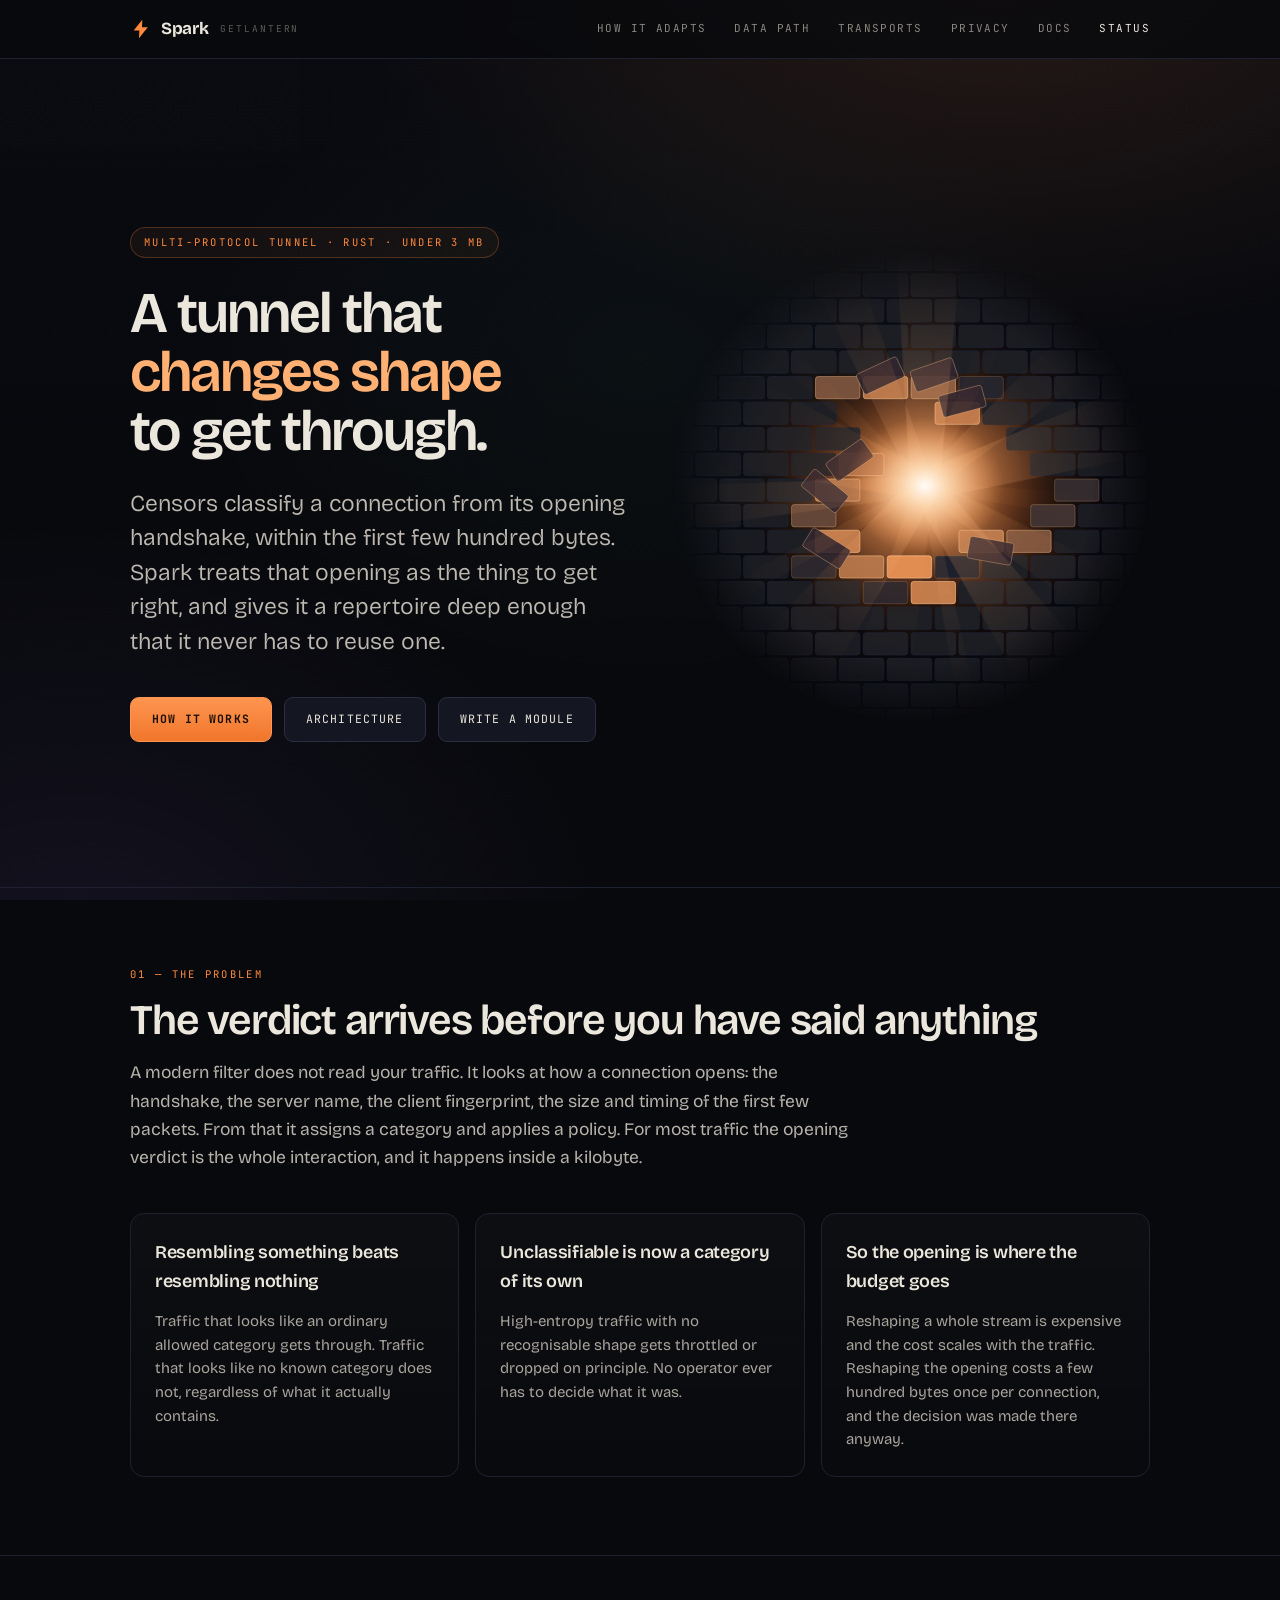
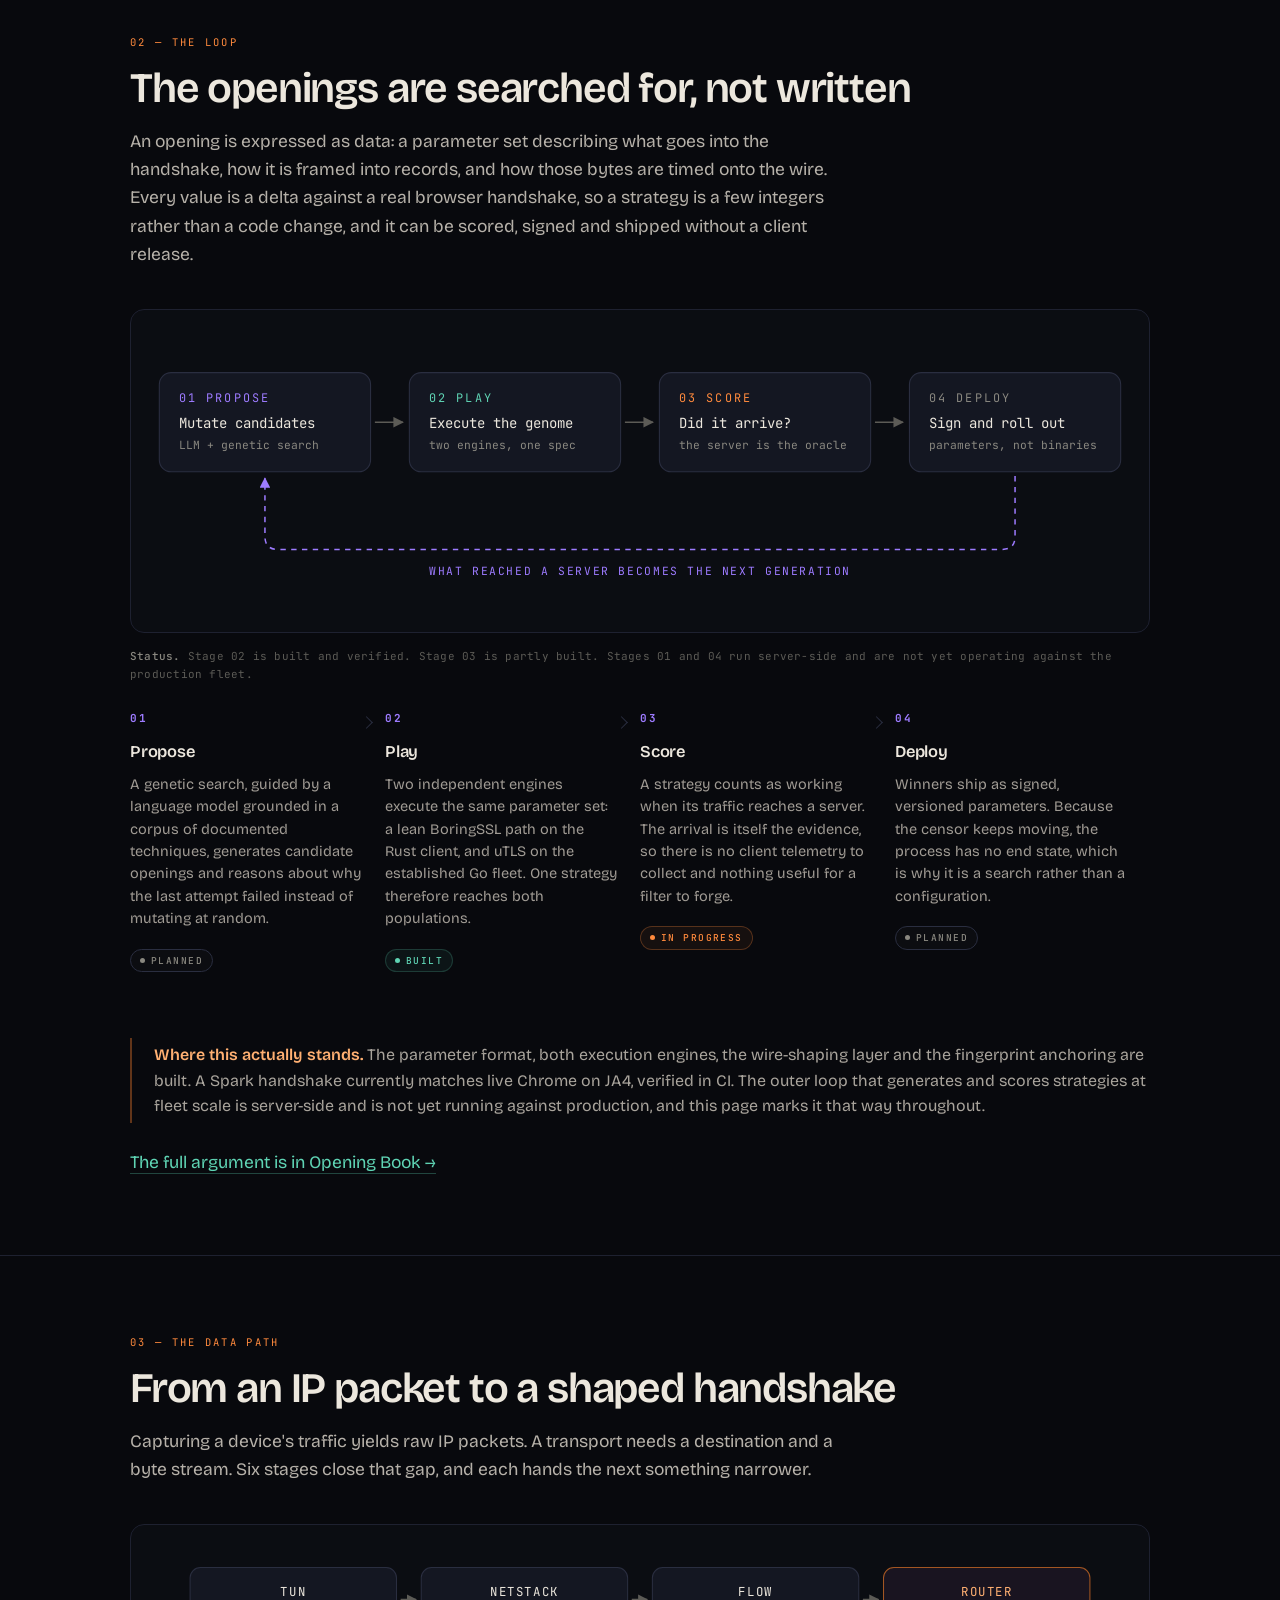
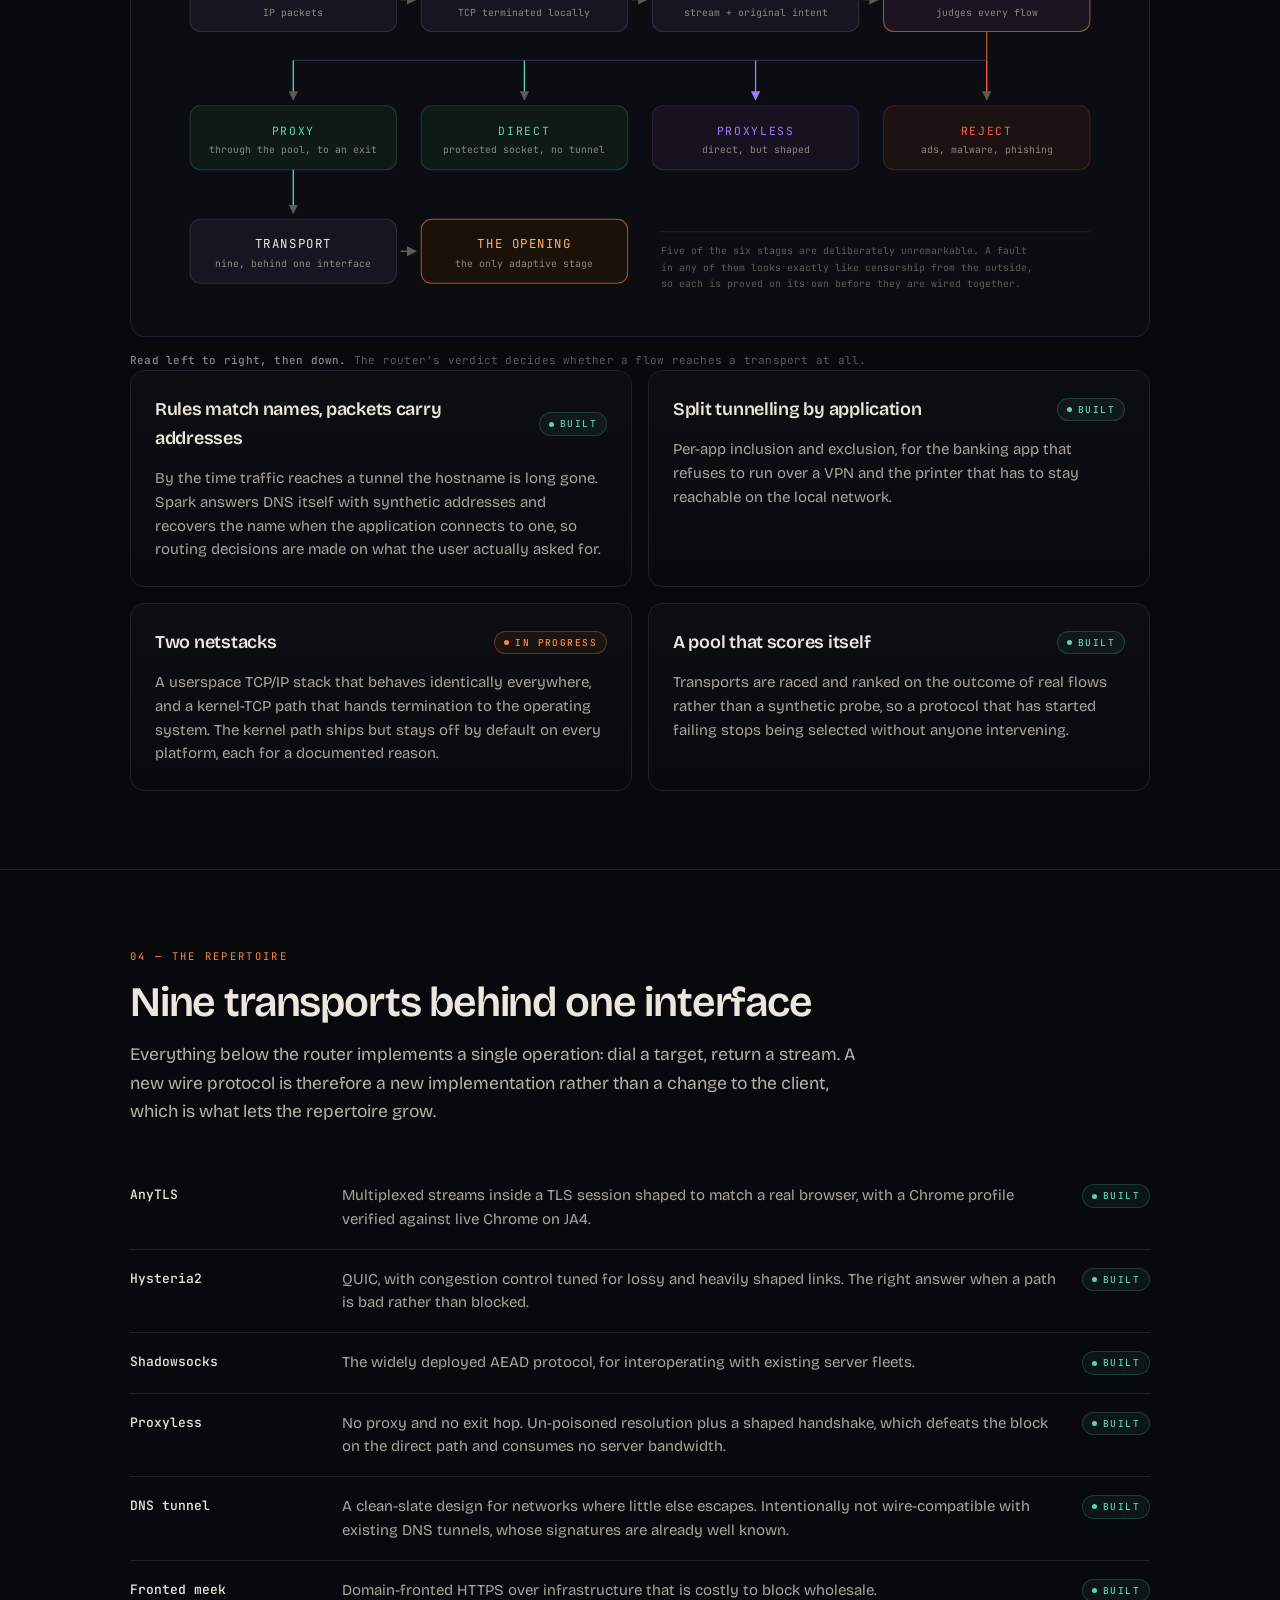
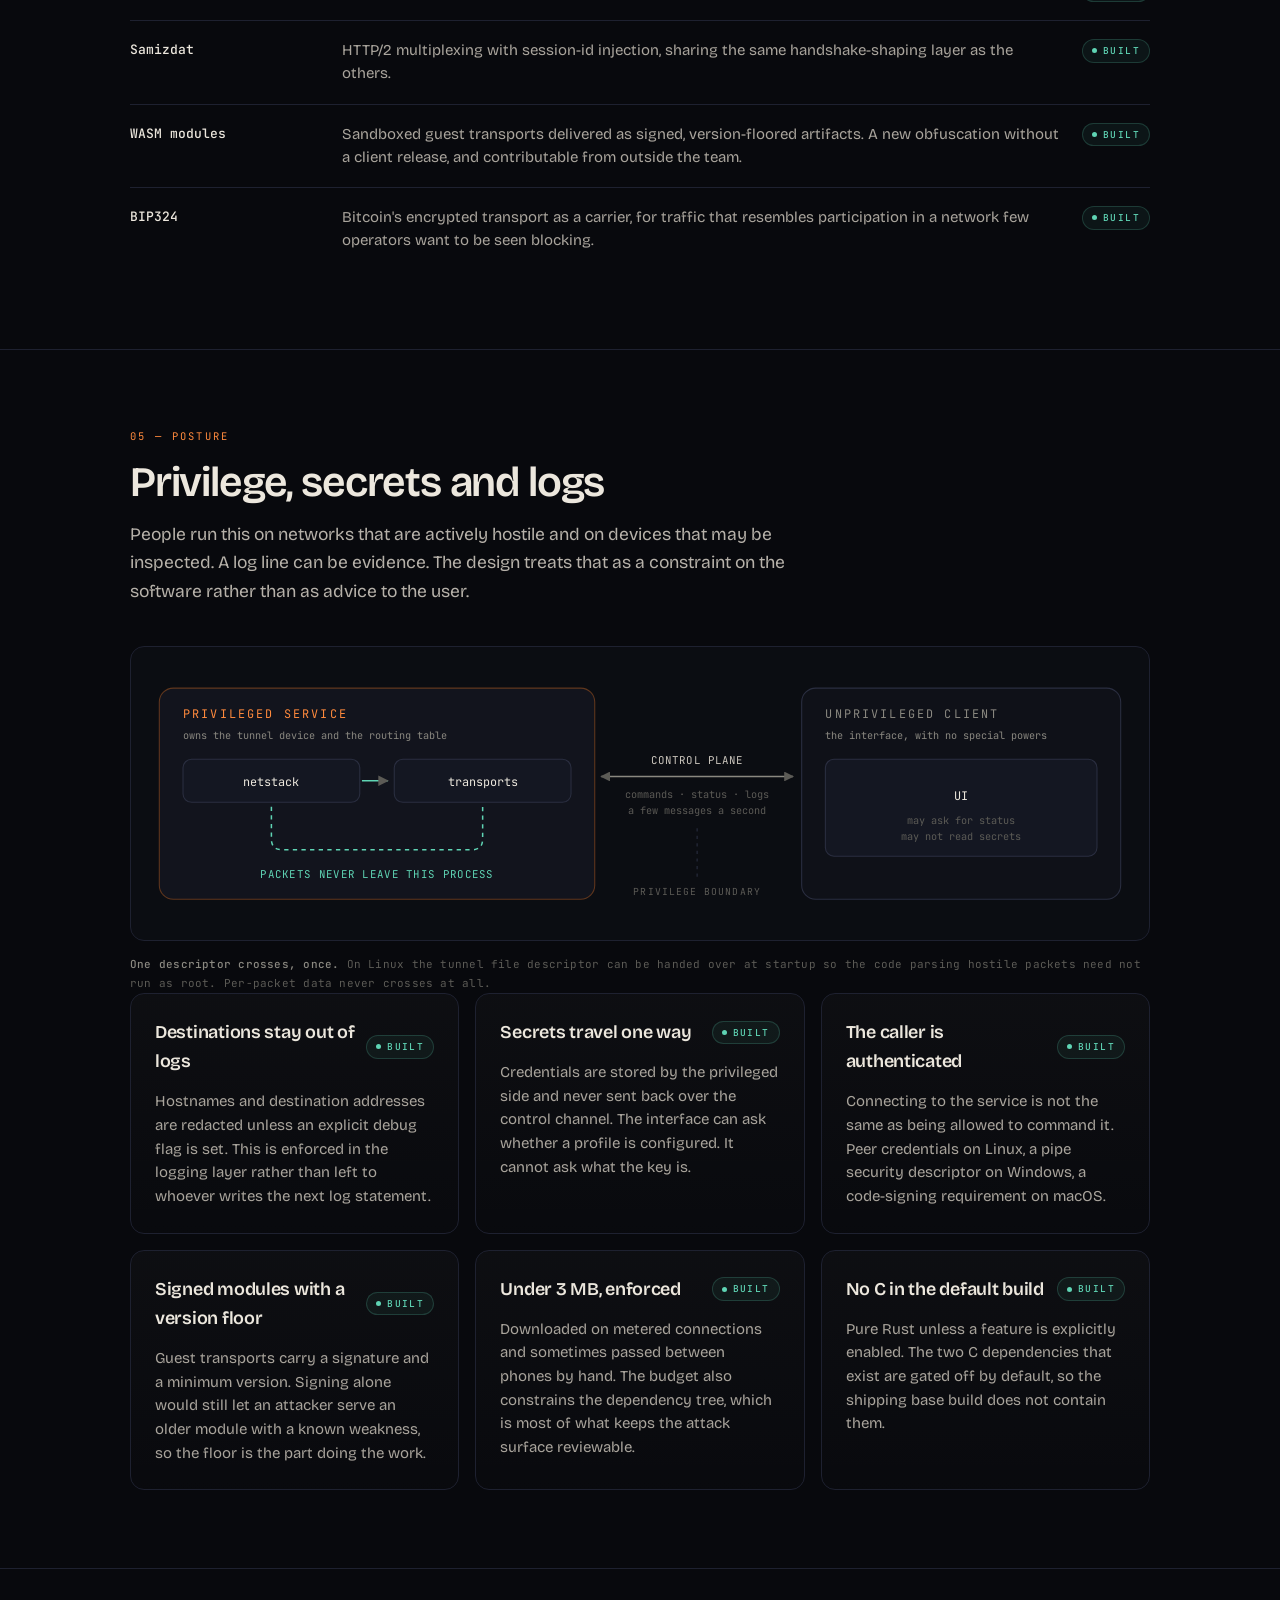
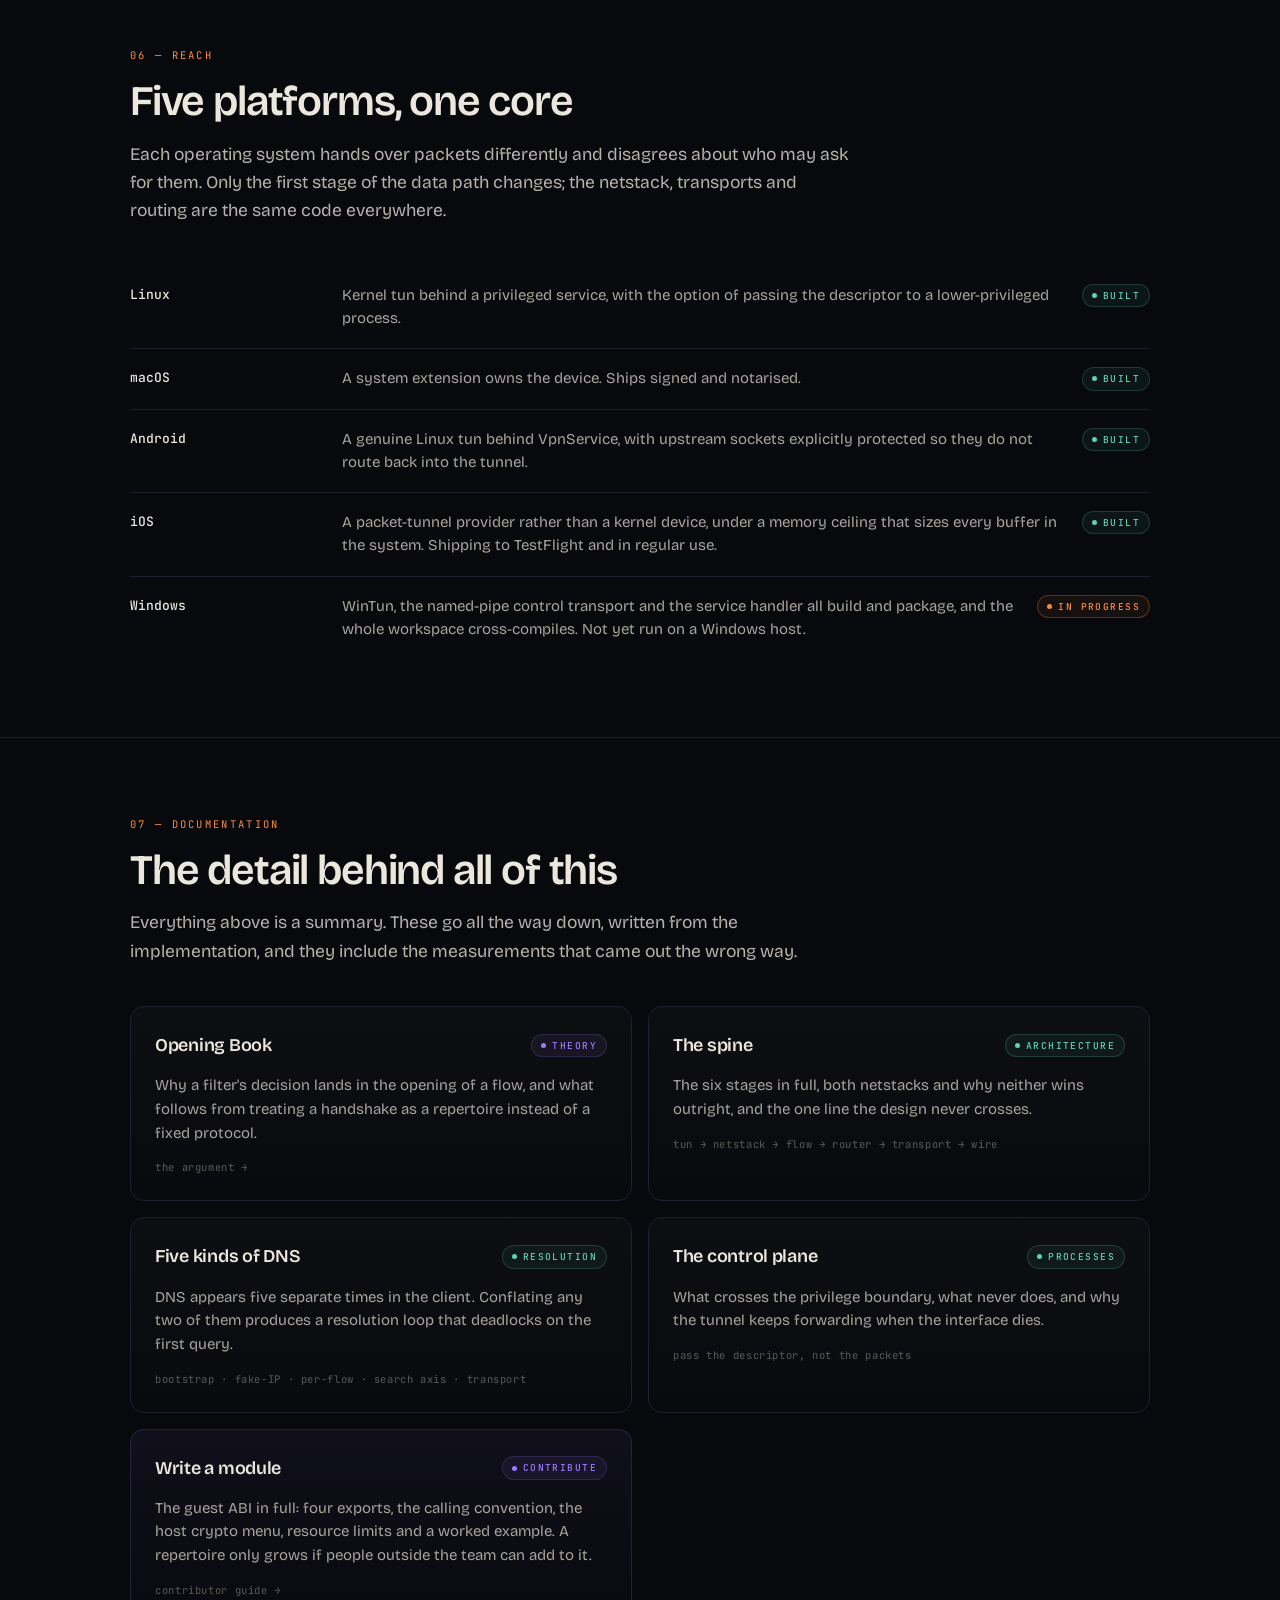
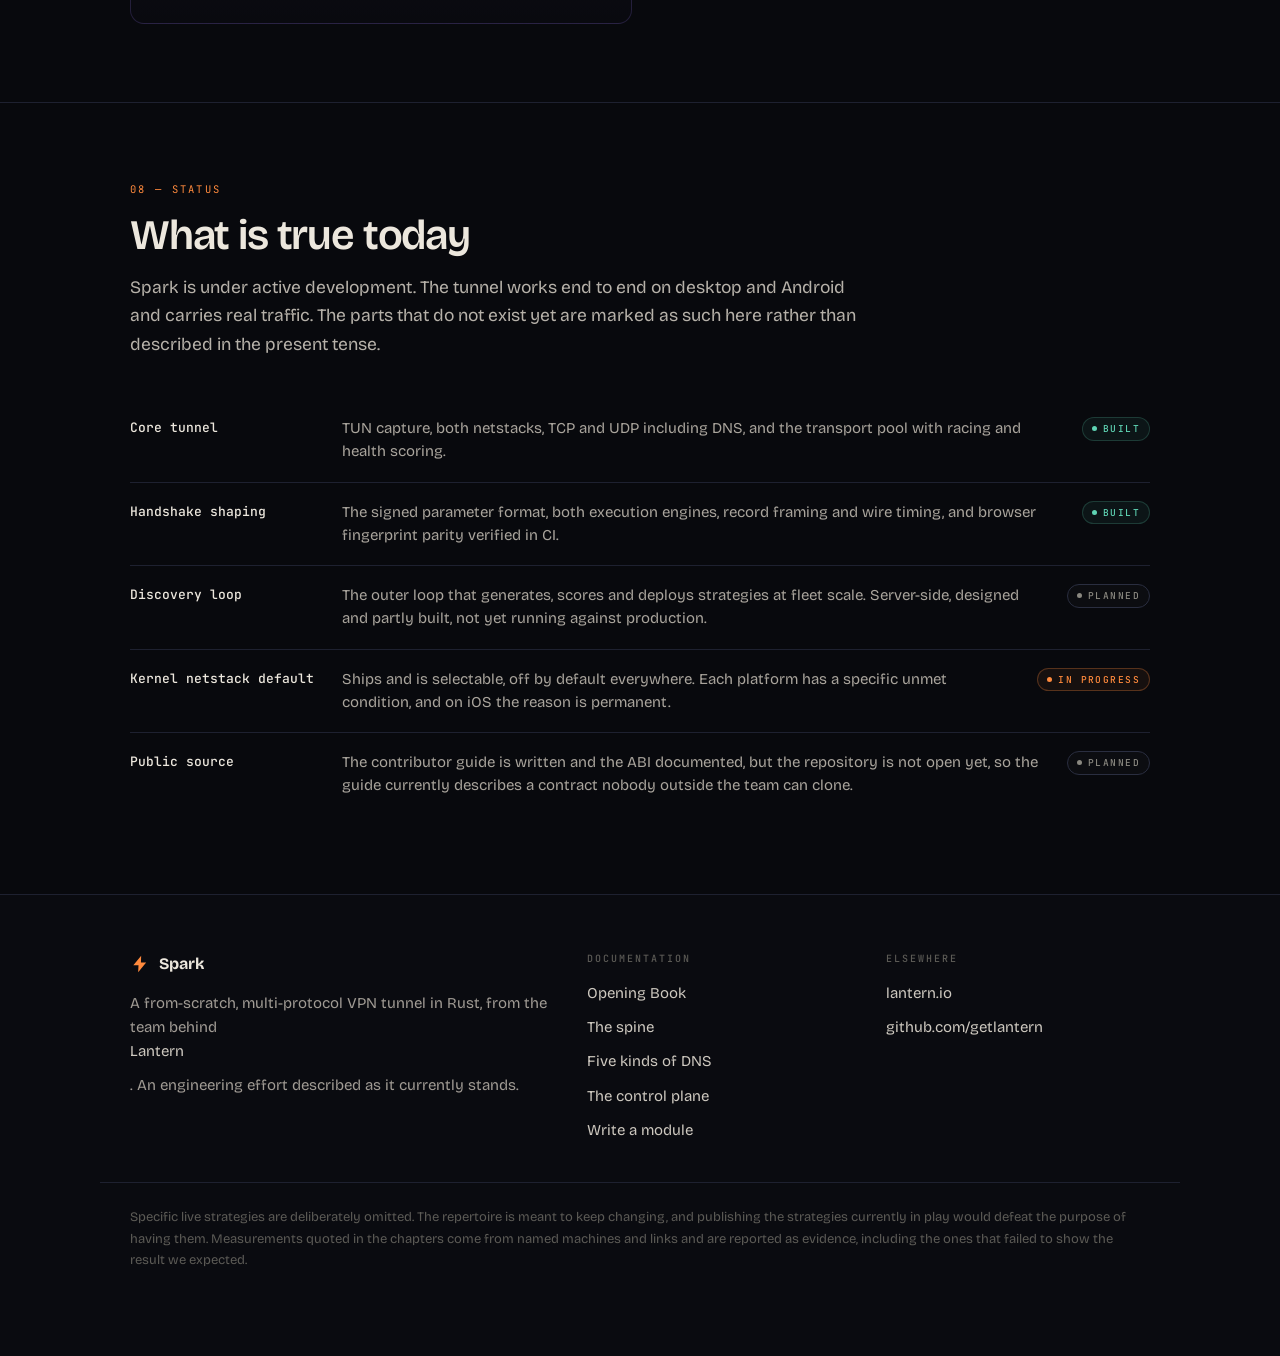
==== commit eee5156e: "Hero: the breach — a wall broken open, light through the dark The hero carried the fragmentation mot" ====
--- a/index.html
+++ b/index.html
@@ -8,6 +8,15 @@
 <meta property="og:title" content="Spark — an adaptive tunnel for hostile networks" />
 <meta property="og:description" content="Censors classify a connection from its opening handshake. Spark makes that opening the thing to get right, with a repertoire searched for against the live network rather than written by hand." />
 <meta name="theme-color" content="#08090d" />
+<link rel="canonical" href="https://spark.lantern.io/">
+<meta property="og:url" content="https://spark.lantern.io/">
+<meta property="og:type" content="website">
+<meta property="og:site_name" content="Spark">
+<meta property="og:image" content="https://spark.lantern.io/assets/og.png">
+<meta property="og:image:width" content="1200">
+<meta property="og:image:height" content="630">
+<meta name="twitter:card" content="summary_large_image">
+<meta name="twitter:image" content="https://spark.lantern.io/assets/og.png">
 <link rel="icon" href="assets/favicon.svg" type="image/svg+xml">
 <link rel="apple-touch-icon" href="assets/favicon.svg">
 <link rel="preconnect" href="https://fonts.googleapis.com">
@@ -46,26 +55,281 @@
 </nav>
 
 <header class="tall">
-  <div class="wrap">
-    <span class="kicker rise">Multi-protocol tunnel · Rust · under 3 MB</span>
-    <h1 class="rise" style="transition-delay:.06s">A tunnel that <span class="br">changes shape</span><br>to get through.</h1>
-    <p class="lede rise" style="transition-delay:.14s">Censors classify a connection from its opening handshake, within the first few hundred bytes. Spark treats that opening as the thing to get right, and gives it a repertoire deep enough that it never has to reuse one.</p>
-
-    <div class="morph rise" style="transition-delay:.24s" aria-hidden="true">
-      <div class="sweep"></div>
-      <div class="cells">
-        <i>e</i><i>x</i><i>a</i><i class="c1">m</i><i>p</i><i>l</i><i class="c2">e</i><i>.</i><i>c</i><i class="c3">o</i><i>m</i>
+  <div class="hero">
+    <div>
+      <span class="kicker rise">Multi-protocol tunnel · Rust · under 3 MB</span>
+      <h1 class="rise" style="transition-delay:.06s">A tunnel that<br><span class="br">changes shape</span><br>to get through.</h1>
+      <p class="lede rise" style="transition-delay:.14s">Censors classify a connection from its opening handshake, within the first few hundred bytes. Spark treats that opening as the thing to get right, and gives it a repertoire deep enough that it never has to reuse one.</p>
+      <div class="cta rise" style="transition-delay:.24s">
+        <a class="btn pri" href="#adapt">How it works</a>
+        <a class="btn" href="architecture.html">Architecture</a>
+        <a class="btn" href="modules.html">Write a module</a>
       </div>
     </div>
-    <div class="mcap rise" style="transition-delay:.3s">
-      <b>↑ one hostname, cut in a different place on every connection</b><br>
-      a filter matching on the name never receives it in one piece
-    </div>
-
-    <div class="cta rise" style="transition-delay:.38s">
-      <a class="btn pri" href="#adapt">How it works</a>
-      <a class="btn" href="architecture.html">Architecture</a>
-      <a class="btn" href="modules.html">Write a module</a>
+    <div class="breach rise" style="transition-delay:.18s" aria-hidden="true">
+<svg viewBox="0 0 560 560" class="breach-svg" role="img" aria-label="A dark brick wall breached in the middle, light pouring through the opening, packets escaping through the gap.">
+<defs><radialGradient id="bglow"><stop offset="0%" stop-color="#fff6e9" stop-opacity=".97"/><stop offset="16%" stop-color="#ffc48c" stop-opacity=".9"/><stop offset="40%" stop-color="#ff8a3d" stop-opacity=".5"/><stop offset="70%" stop-color="#c2521a" stop-opacity=".16"/><stop offset="100%" stop-color="#8a2f0c" stop-opacity="0"/></radialGradient><radialGradient id="bcore"><stop offset="0%" stop-color="#ffffff" stop-opacity=".99"/><stop offset="30%" stop-color="#ffdcb4" stop-opacity=".7"/><stop offset="100%" stop-color="#ff8a3d" stop-opacity="0"/></radialGradient><linearGradient id="ray" x1="0" y1="0" x2="1" y2="0"><stop offset="0%" stop-color="#ffd0a0" stop-opacity=".46"/><stop offset="55%" stop-color="#ff8a3d" stop-opacity=".11"/><stop offset="100%" stop-color="#ff8a3d" stop-opacity="0"/></linearGradient><radialGradient id="fade"><stop offset="0%" stop-color="#fff"/><stop offset="76%" stop-color="#fff"/><stop offset="100%" stop-color="#000"/></radialGradient><mask id="wallfade"><rect width="560" height="560" fill="url(#fade)"/></mask><radialGradient id="rayfade"><stop offset="0%" stop-color="#fff"/><stop offset="46%" stop-color="#fff"/><stop offset="100%" stop-color="#000"/></radialGradient><mask id="raymask"><rect width="560" height="560" fill="url(#rayfade)"/></mask><filter id="bsoft" x="-40%" y="-40%" width="180%" height="180%"><feGaussianBlur stdDeviation="13"/></filter><filter id="brim" x="-30%" y="-30%" width="160%" height="160%"><feGaussianBlur stdDeviation="2.2"/></filter></defs>
+<g class="b-glow"><ellipse cx="296" cy="282" rx="212" ry="194" fill="url(#bglow)" filter="url(#bsoft)"/></g>
+<g mask="url(#wallfade)"><g>
+<rect x="0" y="-26" width="52" height="26" rx="3" fill="rgb(20,22,28)" stroke="#1e2130"/>
+<rect x="56" y="-26" width="52" height="26" rx="3" fill="rgb(20,22,28)" stroke="#1e2130"/>
+<rect x="112" y="-26" width="52" height="26" rx="3" fill="rgb(20,22,28)" stroke="#1e2130"/>
+<rect x="168" y="-26" width="52" height="26" rx="3" fill="rgb(20,22,28)" stroke="#1e2130"/>
+<rect x="224" y="-26" width="52" height="26" rx="3" fill="rgb(21,23,29)" stroke="#1e2130"/>
+<rect x="280" y="-26" width="52" height="26" rx="3" fill="rgb(21,23,29)" stroke="#1e2130"/>
+<rect x="336" y="-26" width="52" height="26" rx="3" fill="rgb(21,23,29)" stroke="#1e2130"/>
+<rect x="392" y="-26" width="52" height="26" rx="3" fill="rgb(20,22,28)" stroke="#1e2130"/>
+<rect x="448" y="-26" width="52" height="26" rx="3" fill="rgb(20,22,28)" stroke="#1e2130"/>
+<rect x="504" y="-26" width="52" height="26" rx="3" fill="rgb(20,22,28)" stroke="#1e2130"/>
+<rect x="560" y="-26" width="52" height="26" rx="3" fill="rgb(20,22,28)" stroke="#1e2130"/>
+<rect x="-28" y="4" width="52" height="26" rx="3" fill="rgb(20,22,28)" stroke="#1e2130"/>
+<rect x="28" y="4" width="52" height="26" rx="3" fill="rgb(20,22,28)" stroke="#1e2130"/>
+<rect x="84" y="4" width="52" height="26" rx="3" fill="rgb(20,22,28)" stroke="#1e2130"/>
+<rect x="140" y="4" width="52" height="26" rx="3" fill="rgb(21,23,29)" stroke="#1e2130"/>
+<rect x="196" y="4" width="52" height="26" rx="3" fill="rgb(22,24,30)" stroke="#1e2130"/>
+<rect x="252" y="4" width="52" height="26" rx="3" fill="rgb(23,25,31)" stroke="#1e2130"/>
+<rect x="308" y="4" width="52" height="26" rx="3" fill="rgb(23,25,31)" stroke="#1e2130"/>
+<rect x="364" y="4" width="52" height="26" rx="3" fill="rgb(22,24,30)" stroke="#1e2130"/>
+<rect x="420" y="4" width="52" height="26" rx="3" fill="rgb(21,23,29)" stroke="#1e2130"/>
+<rect x="476" y="4" width="52" height="26" rx="3" fill="rgb(20,22,28)" stroke="#1e2130"/>
+<rect x="532" y="4" width="52" height="26" rx="3" fill="rgb(20,22,28)" stroke="#1e2130"/>
+<rect x="588" y="4" width="52" height="26" rx="3" fill="rgb(20,22,28)" stroke="#1e2130"/>
+<rect x="0" y="34" width="52" height="26" rx="3" fill="rgb(20,22,28)" stroke="#1e2130"/>
+<rect x="56" y="34" width="52" height="26" rx="3" fill="rgb(20,22,28)" stroke="#1e2130"/>
+<rect x="112" y="34" width="52" height="26" rx="3" fill="rgb(22,24,30)" stroke="#1e2130"/>
+<rect x="168" y="34" width="52" height="26" rx="3" fill="rgb(24,26,32)" stroke="#1e2130"/>
+<rect x="224" y="34" width="52" height="26" rx="3" fill="rgb(24,26,32)" stroke="#1e2130"/>
+<rect x="280" y="34" width="52" height="26" rx="3" fill="rgb(25,27,33)" stroke="#1e2130"/>
+<rect x="336" y="34" width="52" height="26" rx="3" fill="rgb(24,26,32)" stroke="#1e2130"/>
+<rect x="392" y="34" width="52" height="26" rx="3" fill="rgb(23,25,31)" stroke="#1e2130"/>
+<rect x="448" y="34" width="52" height="26" rx="3" fill="rgb(21,23,29)" stroke="#1e2130"/>
+<rect x="504" y="34" width="52" height="26" rx="3" fill="rgb(20,22,28)" stroke="#1e2130"/>
+<rect x="560" y="34" width="52" height="26" rx="3" fill="rgb(20,22,28)" stroke="#1e2130"/>
+<rect x="-28" y="64" width="52" height="26" rx="3" fill="rgb(20,22,28)" stroke="#1e2130"/>
+<rect x="28" y="64" width="52" height="26" rx="3" fill="rgb(20,22,28)" stroke="#1e2130"/>
+<rect x="84" y="64" width="52" height="26" rx="3" fill="rgb(22,24,30)" stroke="#1e2130"/>
+<rect x="140" y="64" width="52" height="26" rx="3" fill="rgb(24,26,32)" stroke="#1e2130"/>
+<rect x="196" y="64" width="52" height="26" rx="3" fill="rgb(26,28,34)" stroke="#1e2130"/>
+<rect x="252" y="64" width="52" height="26" rx="3" fill="rgb(26,28,34)" stroke="#1e2130"/>
+<rect x="308" y="64" width="52" height="26" rx="3" fill="rgb(26,28,34)" stroke="#1e2130"/>
+<rect x="364" y="64" width="52" height="26" rx="3" fill="rgb(25,27,33)" stroke="#1e2130"/>
+<rect x="420" y="64" width="52" height="26" rx="3" fill="rgb(24,26,32)" stroke="#1e2130"/>
+<rect x="476" y="64" width="52" height="26" rx="3" fill="rgb(22,24,30)" stroke="#1e2130"/>
+<rect x="532" y="64" width="52" height="26" rx="3" fill="rgb(20,22,28)" stroke="#1e2130"/>
+<rect x="588" y="64" width="52" height="26" rx="3" fill="rgb(20,22,28)" stroke="#1e2130"/>
+<rect x="0" y="94" width="52" height="26" rx="3" fill="rgb(20,22,28)" stroke="#1e2130"/>
+<rect x="56" y="94" width="52" height="26" rx="3" fill="rgb(22,24,30)" stroke="#1e2130"/>
+<rect x="112" y="94" width="52" height="26" rx="3" fill="rgb(25,27,33)" stroke="#1e2130"/>
+<rect x="168" y="94" width="52" height="26" rx="3" fill="rgb(26,28,34)" stroke="#1e2130"/>
+<rect x="224" y="94" width="52" height="26" rx="3" fill="rgb(28,30,36)" stroke="#1e2130"/>
+<rect x="280" y="94" width="52" height="26" rx="3" fill="rgb(28,30,36)" stroke="#1e2130"/>
+<rect x="336" y="94" width="52" height="26" rx="3" fill="rgb(27,29,35)" stroke="#1e2130"/>
+<rect x="392" y="94" width="52" height="26" rx="3" fill="rgb(26,28,34)" stroke="#1e2130"/>
+<rect x="448" y="94" width="52" height="26" rx="3" fill="rgb(24,26,32)" stroke="#1e2130"/>
+<rect x="504" y="94" width="52" height="26" rx="3" fill="rgb(22,24,30)" stroke="#1e2130"/>
+<rect x="560" y="94" width="52" height="26" rx="3" fill="rgb(20,22,28)" stroke="#1e2130"/>
+<rect x="-28" y="124" width="52" height="26" rx="3" fill="rgb(20,22,28)" stroke="#1e2130"/>
+<rect x="28" y="124" width="52" height="26" rx="3" fill="rgb(22,24,30)" stroke="#1e2130"/>
+<rect x="84" y="124" width="52" height="26" rx="3" fill="rgb(25,27,33)" stroke="#1e2130"/>
+<rect x="140" y="124" width="52" height="26" rx="3" fill="rgb(27,29,35)" stroke="#1e2130"/>
+<rect x="196" y="124" width="52" height="26" rx="3" fill="rgb(29,31,37)" stroke="#1e2130"/>
+<rect x="252" y="124" width="52" height="26" rx="3" fill="rgb(30,32,38)" stroke="#1e2130"/>
+<rect x="308" y="124" width="52" height="26" rx="3" fill="rgb(29,31,37)" stroke="#1e2130"/>
+<rect x="364" y="124" width="52" height="26" rx="3" fill="rgb(28,30,36)" stroke="#1e2130"/>
+<rect x="420" y="124" width="52" height="26" rx="3" fill="rgb(26,28,34)" stroke="#1e2130"/>
+<rect x="476" y="124" width="52" height="26" rx="3" fill="rgb(24,26,32)" stroke="#1e2130"/>
+<rect x="532" y="124" width="52" height="26" rx="3" fill="rgb(21,23,29)" stroke="#1e2130"/>
+<rect x="588" y="124" width="52" height="26" rx="3" fill="rgb(20,22,28)" stroke="#1e2130"/>
+<rect x="0" y="154" width="52" height="26" rx="3" fill="rgb(21,23,29)" stroke="#1e2130"/>
+<rect x="56" y="154" width="52" height="26" rx="3" fill="rgb(24,26,32)" stroke="#1e2130"/>
+<rect x="112" y="154" width="52" height="26" rx="3" fill="rgb(27,29,35)" stroke="#1e2130"/>
+<rect x="392" y="154" width="52" height="26" rx="3" fill="rgb(28,30,36)" stroke="#1e2130"/>
+<rect x="448" y="154" width="52" height="26" rx="3" fill="rgb(26,28,34)" stroke="#1e2130"/>
+<rect x="504" y="154" width="52" height="26" rx="3" fill="rgb(23,25,31)" stroke="#1e2130"/>
+<rect x="560" y="154" width="52" height="26" rx="3" fill="rgb(20,22,28)" stroke="#1e2130"/>
+<rect x="-28" y="184" width="52" height="26" rx="3" fill="rgb(21,23,29)" stroke="#1e2130"/>
+<rect x="28" y="184" width="52" height="26" rx="3" fill="rgb(24,26,32)" stroke="#1e2130"/>
+<rect x="84" y="184" width="52" height="26" rx="3" fill="rgb(26,28,34)" stroke="#1e2130"/>
+<rect x="140" y="184" width="52" height="26" rx="3" fill="rgb(29,31,37)" stroke="#1e2130"/>
+<rect x="364" y="184" width="52" height="26" rx="3" fill="rgb(31,33,39)" stroke="#1e2130"/>
+<rect x="420" y="184" width="52" height="26" rx="3" fill="rgb(28,30,36)" stroke="#1e2130"/>
+<rect x="476" y="184" width="52" height="26" rx="3" fill="rgb(25,27,33)" stroke="#1e2130"/>
+<rect x="532" y="184" width="52" height="26" rx="3" fill="rgb(22,24,30)" stroke="#1e2130"/>
+<rect x="588" y="184" width="52" height="26" rx="3" fill="rgb(20,22,28)" stroke="#1e2130"/>
+<rect x="0" y="214" width="52" height="26" rx="3" fill="rgb(22,24,30)" stroke="#1e2130"/>
+<rect x="56" y="214" width="52" height="26" rx="3" fill="rgb(25,27,33)" stroke="#1e2130"/>
+<rect x="112" y="214" width="52" height="26" rx="3" fill="rgb(28,30,36)" stroke="#1e2130"/>
+<rect x="168" y="214" width="52" height="26" rx="3" fill="rgb(31,33,39)" stroke="#1e2130"/>
+<rect x="392" y="214" width="52" height="26" rx="3" fill="rgb(30,32,38)" stroke="#1e2130"/>
+<rect x="448" y="214" width="52" height="26" rx="3" fill="rgb(27,29,35)" stroke="#1e2130"/>
+<rect x="504" y="214" width="52" height="26" rx="3" fill="rgb(24,26,32)" stroke="#1e2130"/>
+<rect x="560" y="214" width="52" height="26" rx="3" fill="rgb(21,23,29)" stroke="#1e2130"/>
+<rect x="-28" y="244" width="52" height="26" rx="3" fill="rgb(21,23,29)" stroke="#1e2130"/>
+<rect x="28" y="244" width="52" height="26" rx="3" fill="rgb(24,26,32)" stroke="#1e2130"/>
+<rect x="84" y="244" width="52" height="26" rx="3" fill="rgb(27,29,35)" stroke="#1e2130"/>
+<rect x="140" y="244" width="52" height="26" rx="3" fill="rgb(30,32,38)" stroke="#1e2130"/>
+<rect x="420" y="244" width="52" height="26" rx="3" fill="rgb(29,31,37)" stroke="#1e2130"/>
+<rect x="476" y="244" width="52" height="26" rx="3" fill="rgb(26,28,34)" stroke="#1e2130"/>
+<rect x="532" y="244" width="52" height="26" rx="3" fill="rgb(23,25,31)" stroke="#1e2130"/>
+<rect x="588" y="244" width="52" height="26" rx="3" fill="rgb(20,22,28)" stroke="#1e2130"/>
+<rect x="0" y="274" width="52" height="26" rx="3" fill="rgb(23,25,31)" stroke="#1e2130"/>
+<rect x="56" y="274" width="52" height="26" rx="3" fill="rgb(26,28,34)" stroke="#1e2130"/>
+<rect x="112" y="274" width="52" height="26" rx="3" fill="rgb(29,31,37)" stroke="#1e2130"/>
+<rect x="504" y="274" width="52" height="26" rx="3" fill="rgb(25,27,33)" stroke="#1e2130"/>
+<rect x="560" y="274" width="52" height="26" rx="3" fill="rgb(22,24,30)" stroke="#1e2130"/>
+<rect x="-28" y="304" width="52" height="26" rx="3" fill="rgb(21,23,29)" stroke="#1e2130"/>
+<rect x="28" y="304" width="52" height="26" rx="3" fill="rgb(24,26,32)" stroke="#1e2130"/>
+<rect x="84" y="304" width="52" height="26" rx="3" fill="rgb(27,29,35)" stroke="#1e2130"/>
+<rect x="476" y="304" width="52" height="26" rx="3" fill="rgb(26,28,34)" stroke="#1e2130"/>
+<rect x="532" y="304" width="52" height="26" rx="3" fill="rgb(23,25,31)" stroke="#1e2130"/>
+<rect x="588" y="304" width="52" height="26" rx="3" fill="rgb(20,22,28)" stroke="#1e2130"/>
+<rect x="0" y="334" width="52" height="26" rx="3" fill="rgb(22,24,30)" stroke="#1e2130"/>
+<rect x="56" y="334" width="52" height="26" rx="3" fill="rgb(25,27,33)" stroke="#1e2130"/>
+<rect x="112" y="334" width="52" height="26" rx="3" fill="rgb(28,30,36)" stroke="#1e2130"/>
+<rect x="448" y="334" width="52" height="26" rx="3" fill="rgb(27,29,35)" stroke="#1e2130"/>
+<rect x="504" y="334" width="52" height="26" rx="3" fill="rgb(24,26,32)" stroke="#1e2130"/>
+<rect x="560" y="334" width="52" height="26" rx="3" fill="rgb(21,23,29)" stroke="#1e2130"/>
+<rect x="-28" y="364" width="52" height="26" rx="3" fill="rgb(20,22,28)" stroke="#1e2130"/>
+<rect x="28" y="364" width="52" height="26" rx="3" fill="rgb(23,25,31)" stroke="#1e2130"/>
+<rect x="84" y="364" width="52" height="26" rx="3" fill="rgb(26,28,34)" stroke="#1e2130"/>
+<rect x="364" y="364" width="52" height="26" rx="3" fill="rgb(30,32,38)" stroke="#1e2130"/>
+<rect x="420" y="364" width="52" height="26" rx="3" fill="rgb(28,30,36)" stroke="#1e2130"/>
+<rect x="476" y="364" width="52" height="26" rx="3" fill="rgb(25,27,33)" stroke="#1e2130"/>
+<rect x="532" y="364" width="52" height="26" rx="3" fill="rgb(22,24,30)" stroke="#1e2130"/>
+<rect x="588" y="364" width="52" height="26" rx="3" fill="rgb(20,22,28)" stroke="#1e2130"/>
+<rect x="0" y="394" width="52" height="26" rx="3" fill="rgb(21,23,29)" stroke="#1e2130"/>
+<rect x="56" y="394" width="52" height="26" rx="3" fill="rgb(24,26,32)" stroke="#1e2130"/>
+<rect x="112" y="394" width="52" height="26" rx="3" fill="rgb(27,29,35)" stroke="#1e2130"/>
+<rect x="168" y="394" width="52" height="26" rx="3" fill="rgb(29,31,37)" stroke="#1e2130"/>
+<rect x="336" y="394" width="52" height="26" rx="3" fill="rgb(30,32,38)" stroke="#1e2130"/>
+<rect x="392" y="394" width="52" height="26" rx="3" fill="rgb(28,30,36)" stroke="#1e2130"/>
+<rect x="448" y="394" width="52" height="26" rx="3" fill="rgb(26,28,34)" stroke="#1e2130"/>
+<rect x="504" y="394" width="52" height="26" rx="3" fill="rgb(23,25,31)" stroke="#1e2130"/>
+<rect x="560" y="394" width="52" height="26" rx="3" fill="rgb(20,22,28)" stroke="#1e2130"/>
+<rect x="-28" y="424" width="52" height="26" rx="3" fill="rgb(20,22,28)" stroke="#1e2130"/>
+<rect x="28" y="424" width="52" height="26" rx="3" fill="rgb(22,24,30)" stroke="#1e2130"/>
+<rect x="84" y="424" width="52" height="26" rx="3" fill="rgb(24,26,32)" stroke="#1e2130"/>
+<rect x="140" y="424" width="52" height="26" rx="3" fill="rgb(26,28,34)" stroke="#1e2130"/>
+<rect x="196" y="424" width="52" height="26" rx="3" fill="rgb(28,30,36)" stroke="#1e2130"/>
+<rect x="252" y="424" width="52" height="26" rx="3" fill="rgb(29,31,37)" stroke="#1e2130"/>
+<rect x="308" y="424" width="52" height="26" rx="3" fill="rgb(29,31,37)" stroke="#1e2130"/>
+<rect x="364" y="424" width="52" height="26" rx="3" fill="rgb(28,30,36)" stroke="#1e2130"/>
+<rect x="420" y="424" width="52" height="26" rx="3" fill="rgb(26,28,34)" stroke="#1e2130"/>
+<rect x="476" y="424" width="52" height="26" rx="3" fill="rgb(23,25,31)" stroke="#1e2130"/>
+<rect x="532" y="424" width="52" height="26" rx="3" fill="rgb(21,23,29)" stroke="#1e2130"/>
+<rect x="588" y="424" width="52" height="26" rx="3" fill="rgb(20,22,28)" stroke="#1e2130"/>
+<rect x="0" y="454" width="52" height="26" rx="3" fill="rgb(20,22,28)" stroke="#1e2130"/>
+<rect x="56" y="454" width="52" height="26" rx="3" fill="rgb(22,24,30)" stroke="#1e2130"/>
+<rect x="112" y="454" width="52" height="26" rx="3" fill="rgb(24,26,32)" stroke="#1e2130"/>
+<rect x="168" y="454" width="52" height="26" rx="3" fill="rgb(26,28,34)" stroke="#1e2130"/>
+<rect x="224" y="454" width="52" height="26" rx="3" fill="rgb(27,29,35)" stroke="#1e2130"/>
+<rect x="280" y="454" width="52" height="26" rx="3" fill="rgb(27,29,35)" stroke="#1e2130"/>
+<rect x="336" y="454" width="52" height="26" rx="3" fill="rgb(27,29,35)" stroke="#1e2130"/>
+<rect x="392" y="454" width="52" height="26" rx="3" fill="rgb(25,27,33)" stroke="#1e2130"/>
+<rect x="448" y="454" width="52" height="26" rx="3" fill="rgb(23,25,31)" stroke="#1e2130"/>
+<rect x="504" y="454" width="52" height="26" rx="3" fill="rgb(21,23,29)" stroke="#1e2130"/>
+<rect x="560" y="454" width="52" height="26" rx="3" fill="rgb(20,22,28)" stroke="#1e2130"/>
+<rect x="-28" y="484" width="52" height="26" rx="3" fill="rgb(20,22,28)" stroke="#1e2130"/>
+<rect x="28" y="484" width="52" height="26" rx="3" fill="rgb(20,22,28)" stroke="#1e2130"/>
+<rect x="84" y="484" width="52" height="26" rx="3" fill="rgb(22,24,30)" stroke="#1e2130"/>
+<rect x="140" y="484" width="52" height="26" rx="3" fill="rgb(24,26,32)" stroke="#1e2130"/>
+<rect x="196" y="484" width="52" height="26" rx="3" fill="rgb(25,27,33)" stroke="#1e2130"/>
+<rect x="252" y="484" width="52" height="26" rx="3" fill="rgb(26,28,34)" stroke="#1e2130"/>
+<rect x="308" y="484" width="52" height="26" rx="3" fill="rgb(26,28,34)" stroke="#1e2130"/>
+<rect x="364" y="484" width="52" height="26" rx="3" fill="rgb(25,27,33)" stroke="#1e2130"/>
+<rect x="420" y="484" width="52" height="26" rx="3" fill="rgb(23,25,31)" stroke="#1e2130"/>
+<rect x="476" y="484" width="52" height="26" rx="3" fill="rgb(21,23,29)" stroke="#1e2130"/>
+<rect x="532" y="484" width="52" height="26" rx="3" fill="rgb(20,22,28)" stroke="#1e2130"/>
+<rect x="588" y="484" width="52" height="26" rx="3" fill="rgb(20,22,28)" stroke="#1e2130"/>
+<rect x="0" y="514" width="52" height="26" rx="3" fill="rgb(20,22,28)" stroke="#1e2130"/>
+<rect x="56" y="514" width="52" height="26" rx="3" fill="rgb(20,22,28)" stroke="#1e2130"/>
+<rect x="112" y="514" width="52" height="26" rx="3" fill="rgb(22,24,30)" stroke="#1e2130"/>
+<rect x="168" y="514" width="52" height="26" rx="3" fill="rgb(23,25,31)" stroke="#1e2130"/>
+<rect x="224" y="514" width="52" height="26" rx="3" fill="rgb(24,26,32)" stroke="#1e2130"/>
+<rect x="280" y="514" width="52" height="26" rx="3" fill="rgb(24,26,32)" stroke="#1e2130"/>
+<rect x="336" y="514" width="52" height="26" rx="3" fill="rgb(24,26,32)" stroke="#1e2130"/>
+<rect x="392" y="514" width="52" height="26" rx="3" fill="rgb(23,25,31)" stroke="#1e2130"/>
+<rect x="448" y="514" width="52" height="26" rx="3" fill="rgb(21,23,29)" stroke="#1e2130"/>
+<rect x="504" y="514" width="52" height="26" rx="3" fill="rgb(20,22,28)" stroke="#1e2130"/>
+<rect x="560" y="514" width="52" height="26" rx="3" fill="rgb(20,22,28)" stroke="#1e2130"/>
+<rect x="-28" y="544" width="52" height="26" rx="3" fill="rgb(20,22,28)" stroke="#1e2130"/>
+<rect x="28" y="544" width="52" height="26" rx="3" fill="rgb(20,22,28)" stroke="#1e2130"/>
+<rect x="84" y="544" width="52" height="26" rx="3" fill="rgb(20,22,28)" stroke="#1e2130"/>
+<rect x="140" y="544" width="52" height="26" rx="3" fill="rgb(21,23,29)" stroke="#1e2130"/>
+<rect x="196" y="544" width="52" height="26" rx="3" fill="rgb(22,24,30)" stroke="#1e2130"/>
+<rect x="252" y="544" width="52" height="26" rx="3" fill="rgb(22,24,30)" stroke="#1e2130"/>
+<rect x="308" y="544" width="52" height="26" rx="3" fill="rgb(22,24,30)" stroke="#1e2130"/>
+<rect x="364" y="544" width="52" height="26" rx="3" fill="rgb(22,24,30)" stroke="#1e2130"/>
+<rect x="420" y="544" width="52" height="26" rx="3" fill="rgb(20,22,28)" stroke="#1e2130"/>
+<rect x="476" y="544" width="52" height="26" rx="3" fill="rgb(20,22,28)" stroke="#1e2130"/>
+<rect x="532" y="544" width="52" height="26" rx="3" fill="rgb(20,22,28)" stroke="#1e2130"/>
+<rect x="588" y="544" width="52" height="26" rx="3" fill="rgb(20,22,28)" stroke="#1e2130"/>
+<rect x="0" y="574" width="52" height="26" rx="3" fill="rgb(20,22,28)" stroke="#1e2130"/>
+<rect x="56" y="574" width="52" height="26" rx="3" fill="rgb(20,22,28)" stroke="#1e2130"/>
+<rect x="112" y="574" width="52" height="26" rx="3" fill="rgb(20,22,28)" stroke="#1e2130"/>
+<rect x="168" y="574" width="52" height="26" rx="3" fill="rgb(20,22,28)" stroke="#1e2130"/>
+<rect x="224" y="574" width="52" height="26" rx="3" fill="rgb(21,23,29)" stroke="#1e2130"/>
+<rect x="280" y="574" width="52" height="26" rx="3" fill="rgb(21,23,29)" stroke="#1e2130"/>
+<rect x="336" y="574" width="52" height="26" rx="3" fill="rgb(20,22,28)" stroke="#1e2130"/>
+<rect x="392" y="574" width="52" height="26" rx="3" fill="rgb(20,22,28)" stroke="#1e2130"/>
+<rect x="448" y="574" width="52" height="26" rx="3" fill="rgb(20,22,28)" stroke="#1e2130"/>
+<rect x="504" y="574" width="52" height="26" rx="3" fill="rgb(20,22,28)" stroke="#1e2130"/>
+<rect x="560" y="574" width="52" height="26" rx="3" fill="rgb(20,22,28)" stroke="#1e2130"/>
+<rect x="168" y="154" width="52" height="26" rx="3" fill="rgb(119,81,60)" stroke="rgba(255,200,146,0.46)"/>
+<rect x="224" y="154" width="52" height="26" rx="3" fill="rgb(179,115,72)" stroke="rgba(255,200,146,0.64)"/>
+<rect x="280" y="154" width="52" height="26" rx="3" fill="rgb(140,93,64)" stroke="rgba(255,200,146,0.52)"/>
+<rect x="336" y="154" width="52" height="26" rx="3" fill="rgb(38,36,44)" stroke="rgba(255,200,146,0.21)"/>
+<rect x="308" y="184" width="52" height="26" rx="3" fill="rgb(191,121,75)" stroke="rgba(255,200,146,0.68)"/>
+<rect x="196" y="244" width="52" height="26" rx="3" fill="rgb(166,107,70)" stroke="rgba(255,200,146,0.60)"/>
+<rect x="168" y="274" width="52" height="26" rx="3" fill="rgb(164,107,69)" stroke="rgba(255,200,146,0.60)"/>
+<rect x="448" y="274" width="52" height="26" rx="3" fill="rgb(51,43,46)" stroke="rgba(255,200,146,0.25)"/>
+<rect x="140" y="304" width="52" height="26" rx="3" fill="rgb(99,70,56)" stroke="rgba(255,200,146,0.40)"/>
+<rect x="420" y="304" width="52" height="26" rx="3" fill="rgb(63,50,49)" stroke="rgba(255,200,146,0.29)"/>
+<rect x="168" y="334" width="52" height="26" rx="3" fill="rgb(194,123,75)" stroke="rgba(255,200,146,0.69)"/>
+<rect x="336" y="334" width="52" height="26" rx="3" fill="rgb(181,116,73)" stroke="rgba(255,200,146,0.65)"/>
+<rect x="392" y="334" width="52" height="26" rx="3" fill="rgb(123,83,61)" stroke="rgba(255,200,146,0.47)"/>
+<rect x="140" y="364" width="52" height="26" rx="3" fill="rgb(43,39,45)" stroke="rgba(255,200,146,0.23)"/>
+<rect x="196" y="364" width="52" height="26" rx="3" fill="rgb(169,109,70)" stroke="rgba(255,200,146,0.61)"/>
+<rect x="252" y="364" width="52" height="26" rx="3" fill="rgb(223,139,81)" stroke="rgba(255,200,146,0.78)"/>
+<rect x="308" y="364" width="52" height="26" rx="3" fill="rgb(29,31,42)" stroke="rgba(255,200,146,0.18)"/>
+<rect x="224" y="394" width="52" height="26" rx="3" fill="rgb(38,36,44)" stroke="rgba(255,200,146,0.21)"/>
+<rect x="280" y="394" width="52" height="26" rx="3" fill="rgb(194,123,75)" stroke="rgba(255,200,146,0.69)"/>
+</g><g class="b-debris">
+<rect class="d0" x="224" y="154" width="52" height="26" rx="3" fill="#31262f" stroke="rgba(255,200,146,.42)" opacity=".9" transform="translate(-6 -14) rotate(-25 250 167)"/>
+<rect class="d1" x="280" y="154" width="52" height="26" rx="3" fill="#31262f" stroke="rgba(255,200,146,.42)" opacity=".9" transform="translate(1 -15) rotate(-19 306 167)"/>
+<rect x="308" y="184" width="52" height="26" rx="3" fill="#31262f" stroke="rgba(255,200,146,.42)" opacity=".9" transform="translate(6 -14) rotate(-15 334 197)"/>
+<rect x="196" y="244" width="52" height="26" rx="3" fill="#31262f" stroke="rgba(255,200,146,.42)" opacity=".9" transform="translate(-14 -5) rotate(-35 222 257)"/>
+<rect x="168" y="274" width="52" height="26" rx="3" fill="#31262f" stroke="rgba(255,200,146,.42)" opacity=".9" transform="translate(-15 1) rotate(39 194 287)"/>
+<rect x="168" y="334" width="52" height="26" rx="3" fill="#31262f" stroke="rgba(255,200,146,.42)" opacity=".9" transform="translate(-13 8) rotate(32 194 347)"/>
+<rect x="336" y="334" width="52" height="26" rx="3" fill="#31262f" stroke="rgba(255,200,146,.42)" opacity=".9" transform="translate(11 11) rotate(10 362 347)"/>
+</g></g>
+<g class="b-rays" mask="url(#raymask)">
+<polygon points="0,-5 250,-17 250,17 0,5" fill="url(#ray)" transform="translate(296 282) rotate(7)" opacity="0.26"/>
+<polygon points="0,-11 342,-37 342,37 0,11" fill="url(#ray)" transform="translate(296 282) rotate(31)" opacity="0.40"/>
+<polygon points="0,-17 434,-58 434,58 0,17" fill="url(#ray)" transform="translate(296 282) rotate(55)" opacity="0.54"/>
+<polygon points="0,-5 526,-17 526,17 0,5" fill="url(#ray)" transform="translate(296 282) rotate(79)" opacity="0.26"/>
+<polygon points="0,-11 250,-37 250,37 0,11" fill="url(#ray)" transform="translate(296 282) rotate(103)" opacity="0.40"/>
+<polygon points="0,-17 342,-58 342,58 0,17" fill="url(#ray)" transform="translate(296 282) rotate(127)" opacity="0.54"/>
+<polygon points="0,-5 434,-17 434,17 0,5" fill="url(#ray)" transform="translate(296 282) rotate(151)" opacity="0.26"/>
+<polygon points="0,-11 526,-37 526,37 0,11" fill="url(#ray)" transform="translate(296 282) rotate(175)" opacity="0.40"/>
+<polygon points="0,-17 250,-58 250,58 0,17" fill="url(#ray)" transform="translate(296 282) rotate(199)" opacity="0.54"/>
+<polygon points="0,-5 342,-17 342,17 0,5" fill="url(#ray)" transform="translate(296 282) rotate(223)" opacity="0.26"/>
+<polygon points="0,-11 434,-37 434,37 0,11" fill="url(#ray)" transform="translate(296 282) rotate(247)" opacity="0.40"/>
+<polygon points="0,-17 526,-58 526,58 0,17" fill="url(#ray)" transform="translate(296 282) rotate(271)" opacity="0.54"/>
+<polygon points="0,-5 250,-17 250,17 0,5" fill="url(#ray)" transform="translate(296 282) rotate(295)" opacity="0.26"/>
+<polygon points="0,-11 342,-37 342,37 0,11" fill="url(#ray)" transform="translate(296 282) rotate(319)" opacity="0.40"/>
+<polygon points="0,-17 434,-58 434,58 0,17" fill="url(#ray)" transform="translate(296 282) rotate(343)" opacity="0.54"/>
+</g>
+<g class="b-core"><ellipse cx="296" cy="282" rx="92" ry="80" fill="url(#bcore)" filter="url(#brim)"/></g>
+<g class="b-stream">
+<rect class="p p0" x="-10" y="-10" width="20" height="20" rx="4.5" fill="#12141d" stroke="#ffc48c" stroke-width="1.6"/>
+<rect class="p p1" x="-10" y="-10" width="20" height="20" rx="4.5" fill="#12141d" stroke="#ffc48c" stroke-width="1.6"/>
+<rect class="p p2" x="-10" y="-10" width="20" height="20" rx="4.5" fill="#12141d" stroke="#ffc48c" stroke-width="1.6"/>
+<rect class="p p3" x="-10" y="-10" width="20" height="20" rx="4.5" fill="#12141d" stroke="#ffc48c" stroke-width="1.6"/>
+<rect class="p p4" x="-10" y="-10" width="20" height="20" rx="4.5" fill="#12141d" stroke="#ffc48c" stroke-width="1.6"/>
+<rect class="p p5" x="-10" y="-10" width="20" height="20" rx="4.5" fill="#12141d" stroke="#ffc48c" stroke-width="1.6"/>
+<rect class="p p6" x="-10" y="-10" width="20" height="20" rx="4.5" fill="#12141d" stroke="#ffc48c" stroke-width="1.6"/>
+</g></svg>
     </div>
   </div>
 </header>
--- a/assets/site.css
+++ b/assets/site.css
@@ -124,6 +124,61 @@
 .btn.pri{background:linear-gradient(180deg,#ff9550,#f0762b); color:#1a0d04; border-color:#ff9550;
   font-weight:700}
 .btn.pri:hover{background:linear-gradient(180deg,#ffa768,#ff8a3d); color:#1a0d04}
+
+/* ---- the hero: text beside the breach ----
+   Two columns wide, stacked narrow. The graphic comes second in the DOM so a screen reader and a
+   no-CSS render both reach the headline first. */
+.hero{display:grid; grid-template-columns:minmax(0,1.02fr) minmax(0,.98fr); gap:44px;
+  align-items:center; max-width:1080px; margin:0 auto; padding:0 30px}
+/* The headline shares its row with the graphic now, so it cannot take the full-width
+   display size without wrapping into four ragged lines. */
+.hero h1{font-size:clamp(33px,4.5vw,60px)}
+@media (max-width:940px){
+  .hero{grid-template-columns:1fr; gap:16px}
+  .breach{max-width:440px; margin-inline:auto}
+}
+
+/* ---- THE BREACH ----
+   A wall seen head-on, torn open, lit from behind. Inline SVG so it themes from the same palette
+   as everything else and stays sharp at any size; the motion is CSS so it can be switched off
+   wholesale for prefers-reduced-motion.
+
+   Layer order is load-bearing and not obvious: the glow sits BEHIND the wall so it reads as light
+   from the far side, and the rays sit IN FRONT so the light appears to spill toward the viewer.
+   Swap those two and the whole thing flattens into a sticker. */
+.breach{position:relative; width:100%}
+/* Clipped, not visible: the rays are masked to fade before the frame, so nothing needs to
+   paint outside — and painting outside made the element overflow the viewport on a phone. */
+.breach-svg{display:block; width:100%; height:auto; overflow:hidden}
+
+.b-glow{transform-origin:296px 282px; animation:b-breathe 7s ease-in-out infinite}
+.b-core{transform-origin:296px 282px; animation:b-flare 7s ease-in-out infinite}
+.b-rays{transform-origin:296px 282px; animation:b-turn 62s linear infinite, b-shimmer 7s ease-in-out infinite}
+@keyframes b-breathe{0%,100%{transform:scale(1);opacity:.92}50%{transform:scale(1.055);opacity:1}}
+@keyframes b-flare  {0%,100%{transform:scale(.97);opacity:.85}50%{transform:scale(1.05);opacity:1}}
+@keyframes b-turn   {to{transform:rotate(360deg)}}
+@keyframes b-shimmer{0%,100%{opacity:.72}50%{opacity:1}}
+
+/* Two bricks knocked loose. Small amplitude on purpose — masonry that visibly wobbles reads as
+   a cartoon. */
+.b-debris .d0{animation:b-drift0 9s ease-in-out infinite}
+.b-debris .d1{animation:b-drift1 11s ease-in-out infinite}
+@keyframes b-drift0{0%,100%{transform:translate(0,0) rotate(0)}50%{transform:translate(4px,-3px) rotate(2.5deg)}}
+@keyframes b-drift1{0%,100%{transform:translate(0,0) rotate(0)}50%{transform:translate(-3px,4px) rotate(-2deg)}}
+
+/* Packets escaping through the gap: out of the light, past the wall, away. Three paths and
+   staggered delays so the stream never pulses in lockstep. */
+.b-stream .p{offset-path:path("M296 282 L560 214"); offset-rotate:0deg; opacity:0}
+.b-stream .p3,.b-stream .p4{offset-path:path("M296 282 L566 306")}
+.b-stream .p5,.b-stream .p6{offset-path:path("M296 282 L548 402")}
+.b-stream .p0{animation:b-esc 3.4s linear infinite}
+.b-stream .p1{animation:b-esc 3.4s linear .49s infinite}
+.b-stream .p2{animation:b-esc 3.4s linear .97s infinite}
+.b-stream .p3{animation:b-esc 4.1s linear .30s infinite}
+.b-stream .p4{animation:b-esc 4.1s linear 1.4s infinite}
+.b-stream .p5{animation:b-esc 3.8s linear .80s infinite}
+.b-stream .p6{animation:b-esc 3.8s linear 2.1s infinite}
+@keyframes b-esc{0%{offset-distance:0%;opacity:0}13%{opacity:1}83%{opacity:1}100%{offset-distance:100%;opacity:0}}
 
 /* ---- the adaptive motif: the same payload, re-framed on every pass ----
    Twelve cells; four of them widen a gap in a staggered loop, so the split point walks along
@@ -456,6 +511,14 @@
   html{scroll-behavior:auto}
   .rise{opacity:1;transform:none;transition:none}
   .cells i,.cells i::after,.sweep::after{animation:none!important}
+  /* The breach animates continuously — it has to stop outright, not merely not replay.
+     The graphic still reads correctly frozen: the light, the ragged edge and the escaped
+     packets are all static geometry. The packets are parked mid-flight so the stream is
+     still legible rather than collapsing to a point at the origin. */
+  .b-glow,.b-core,.b-rays,.b-debris rect,.b-stream .p{animation:none!important}
+  .b-stream .p{opacity:1; offset-distance:58%}
+  .b-stream .p1{offset-distance:34%} .b-stream .p2{offset-distance:82%}
+  .b-stream .p4{offset-distance:40%} .b-stream .p6{offset-distance:70%}
   .cells i.c1,.cells i.c2,.cells i.c3{margin-right:1.55em; border-color:var(--ember); color:var(--ember-hi)}
   /* Show the blades statically so the motif still reads as 'cut' without moving. */
   .cells i.c1::after,.cells i.c2::after,.cells i.c3::after{opacity:1; transform:scaleY(1)}
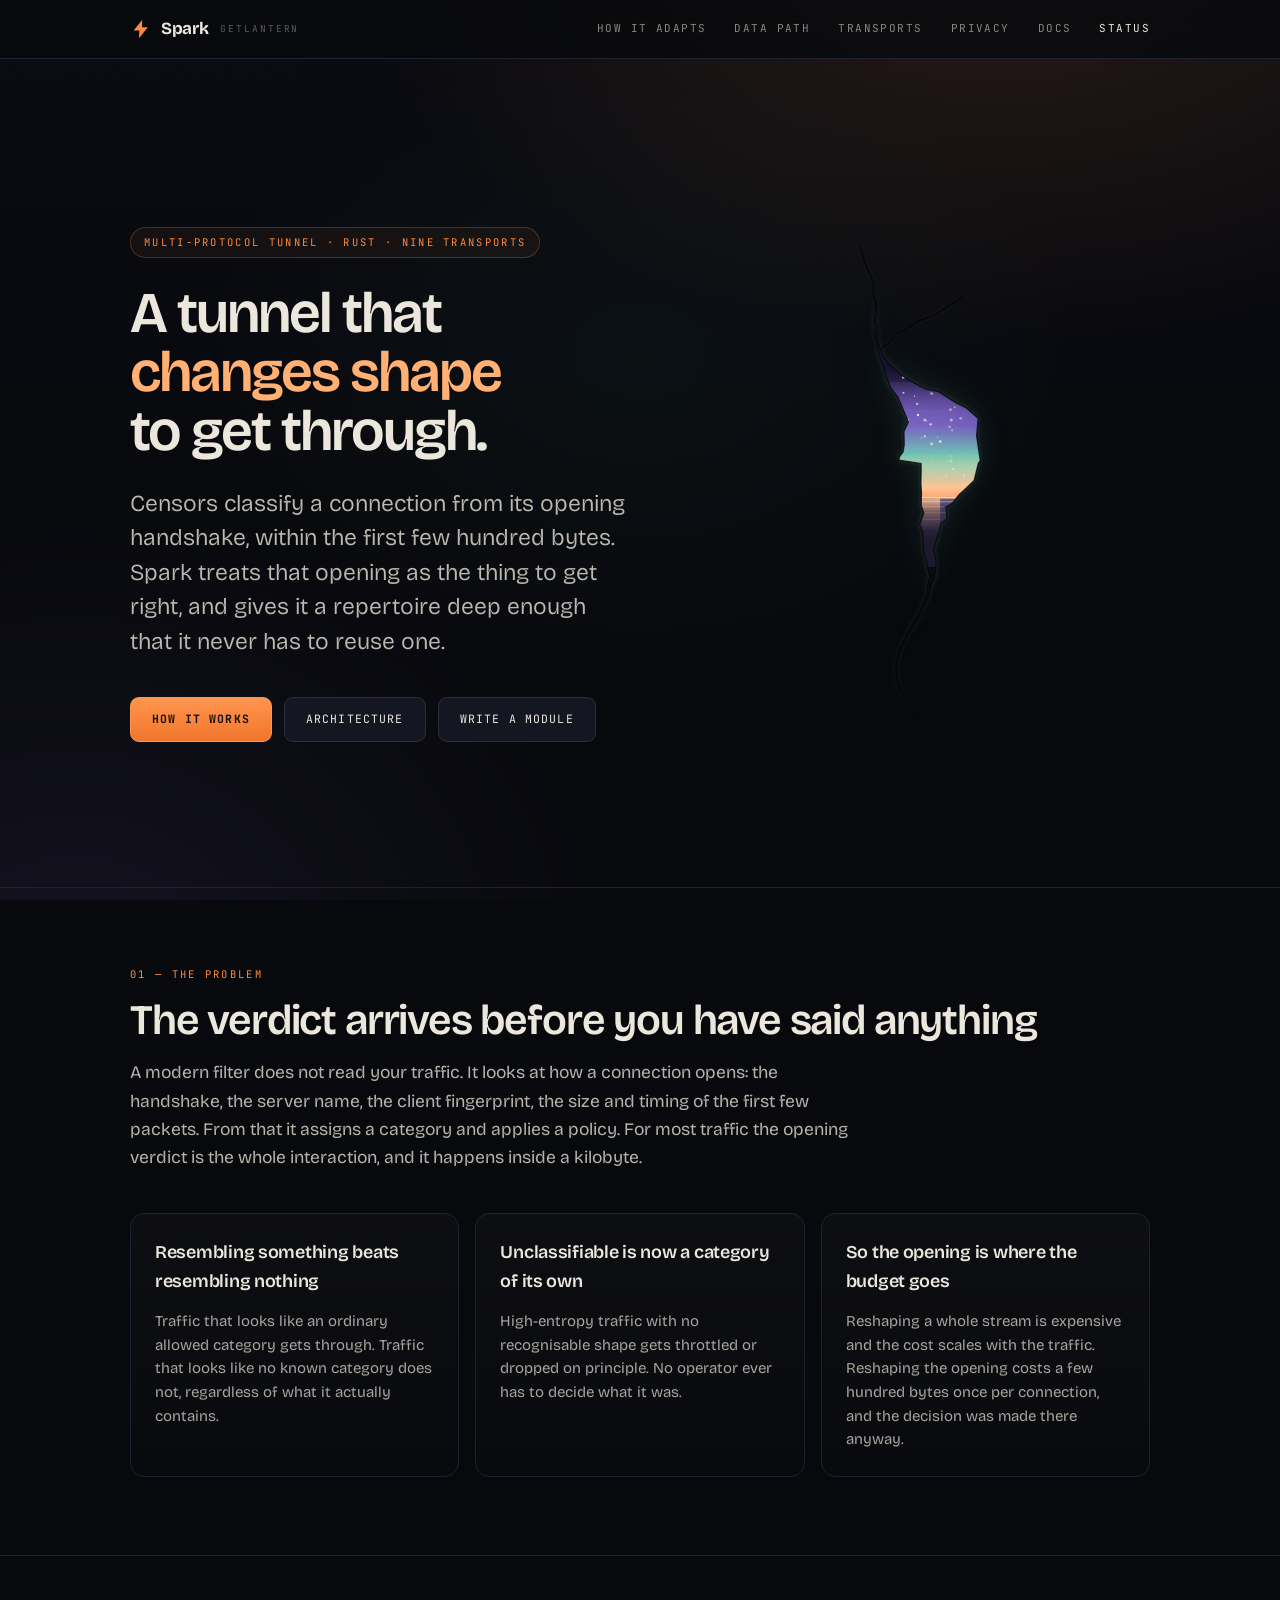
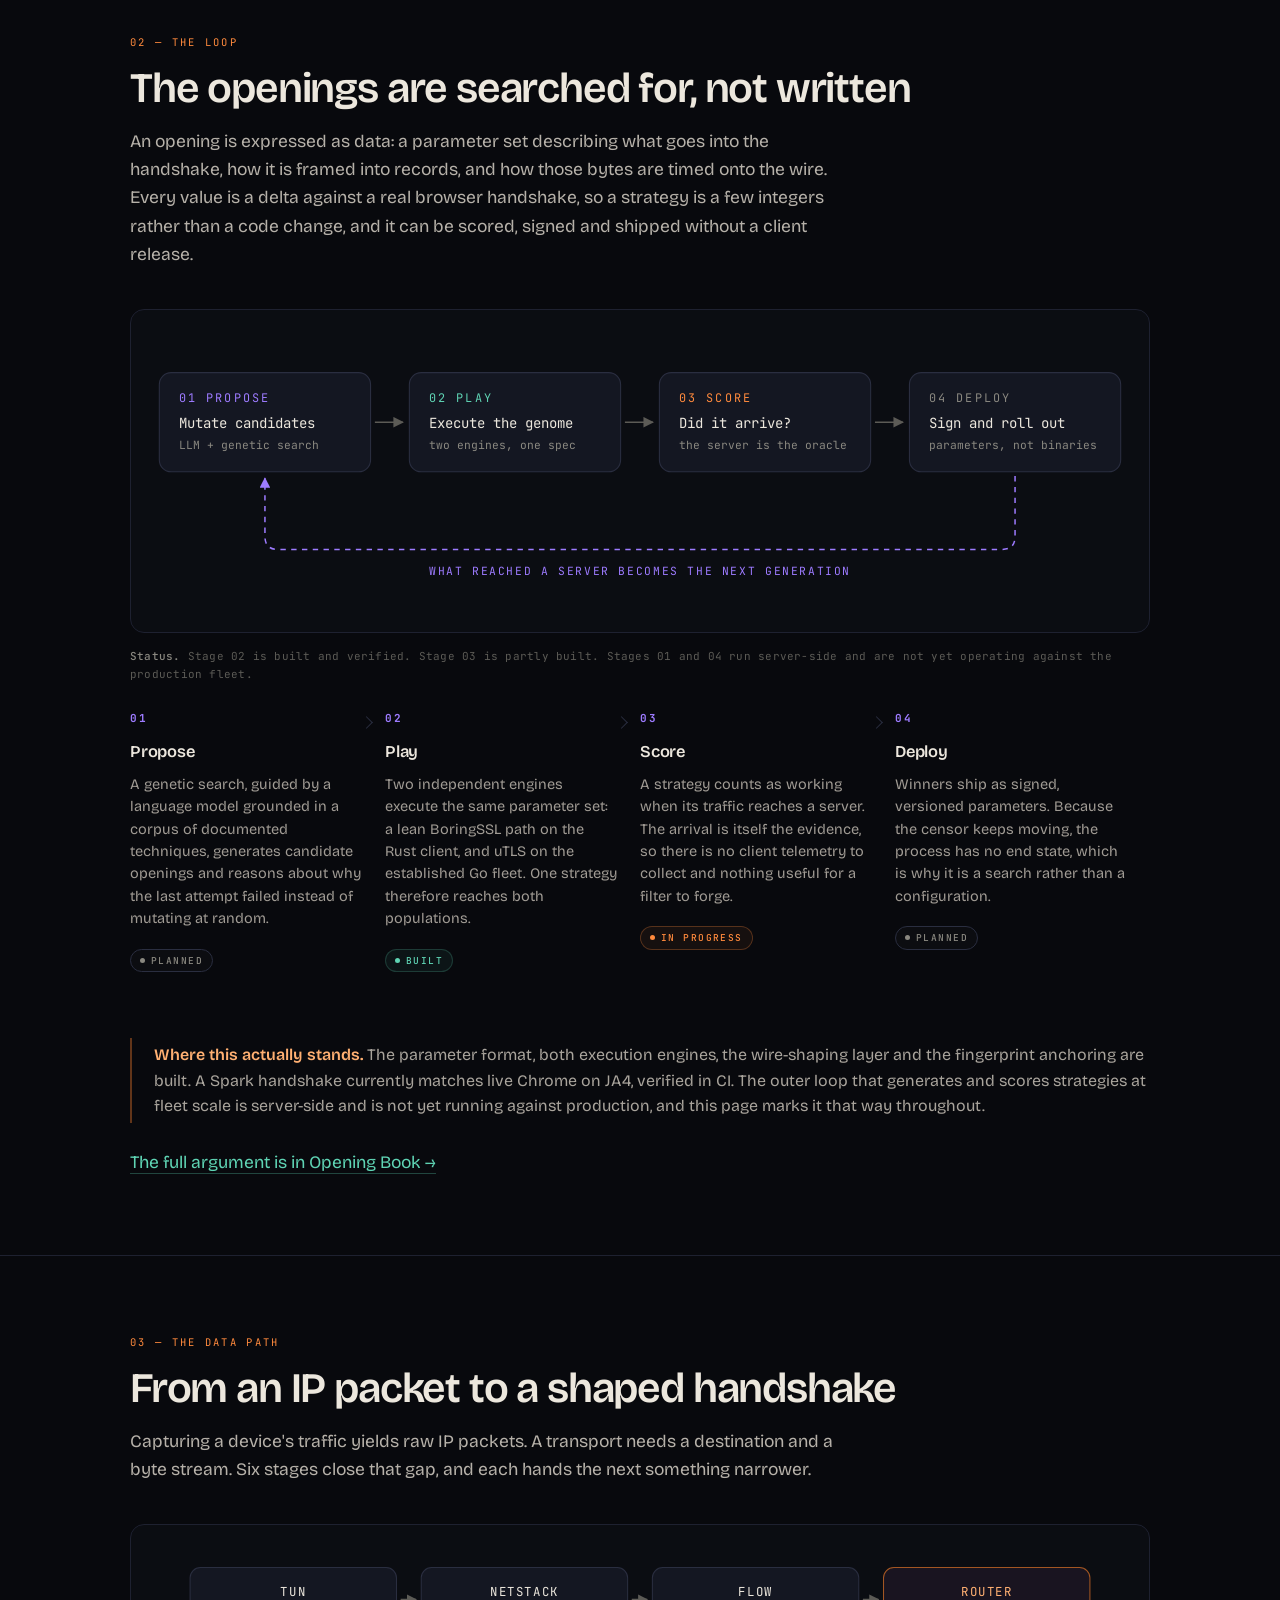
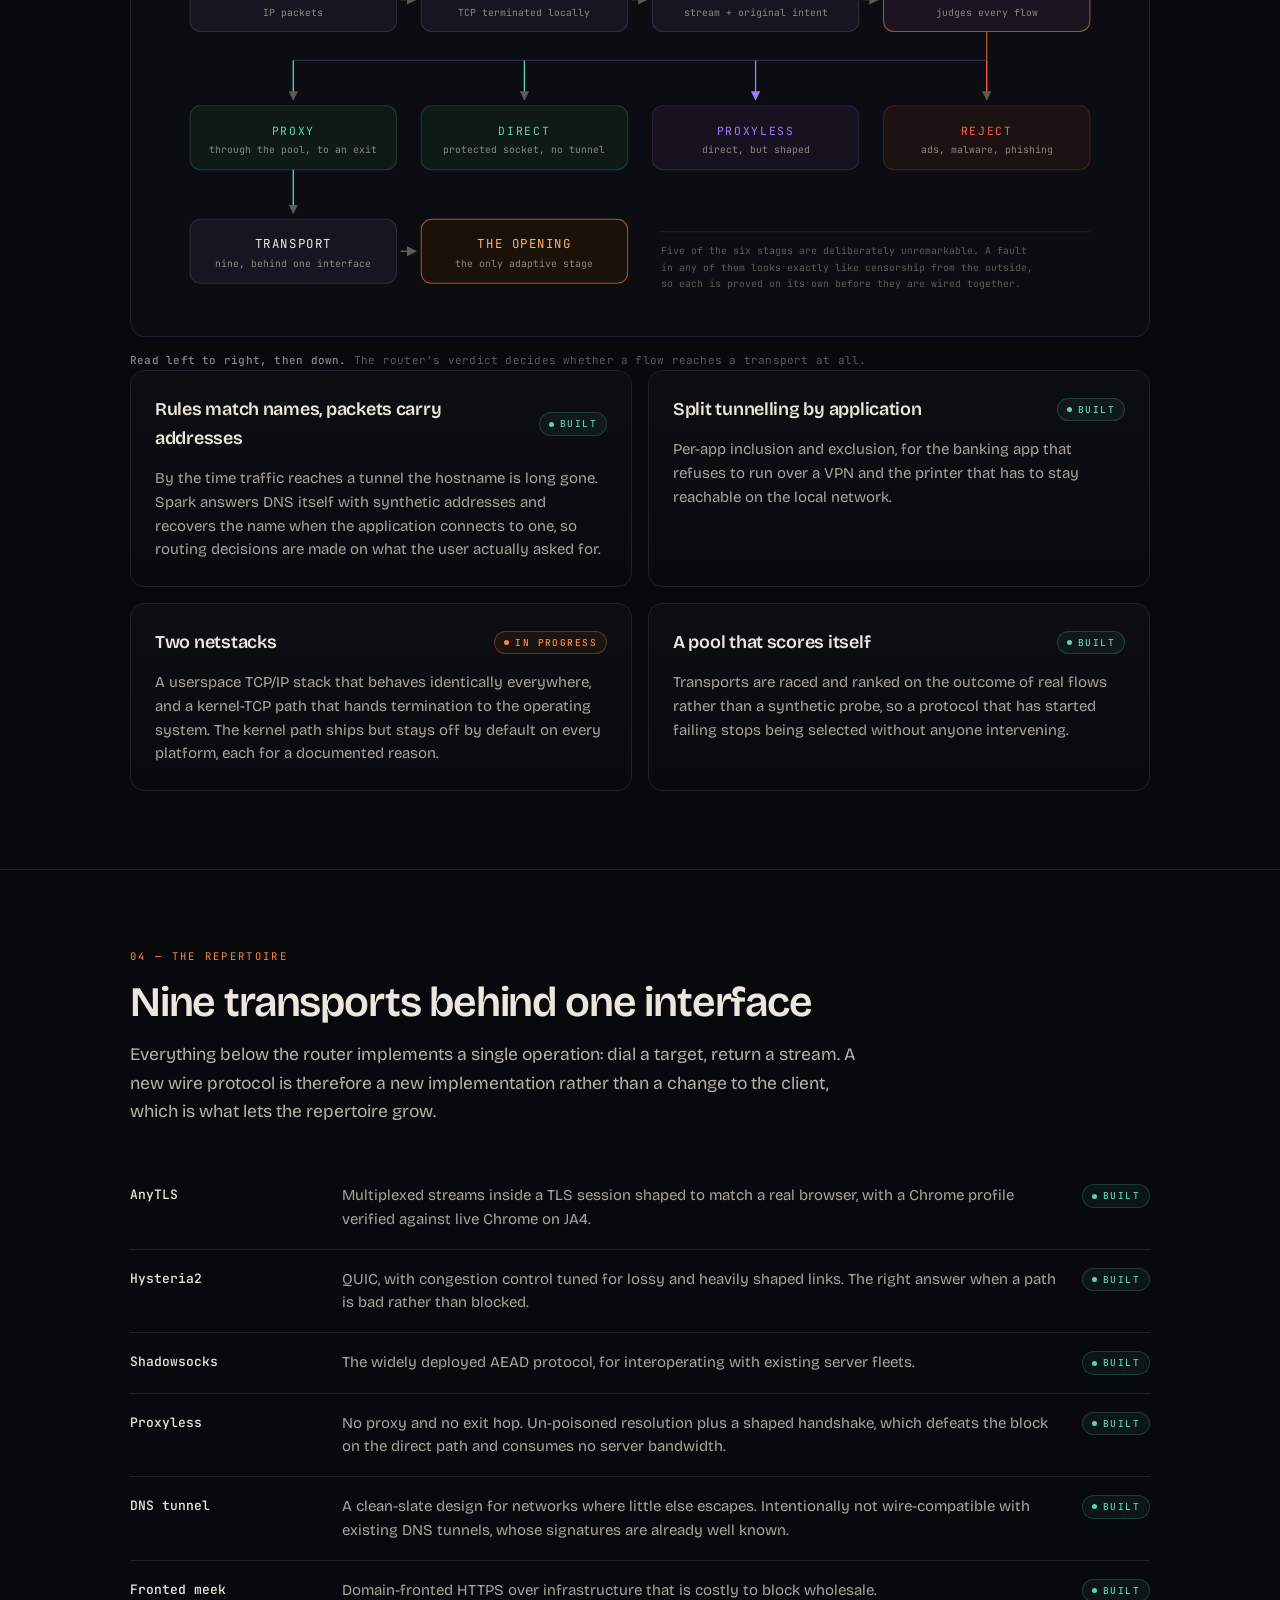
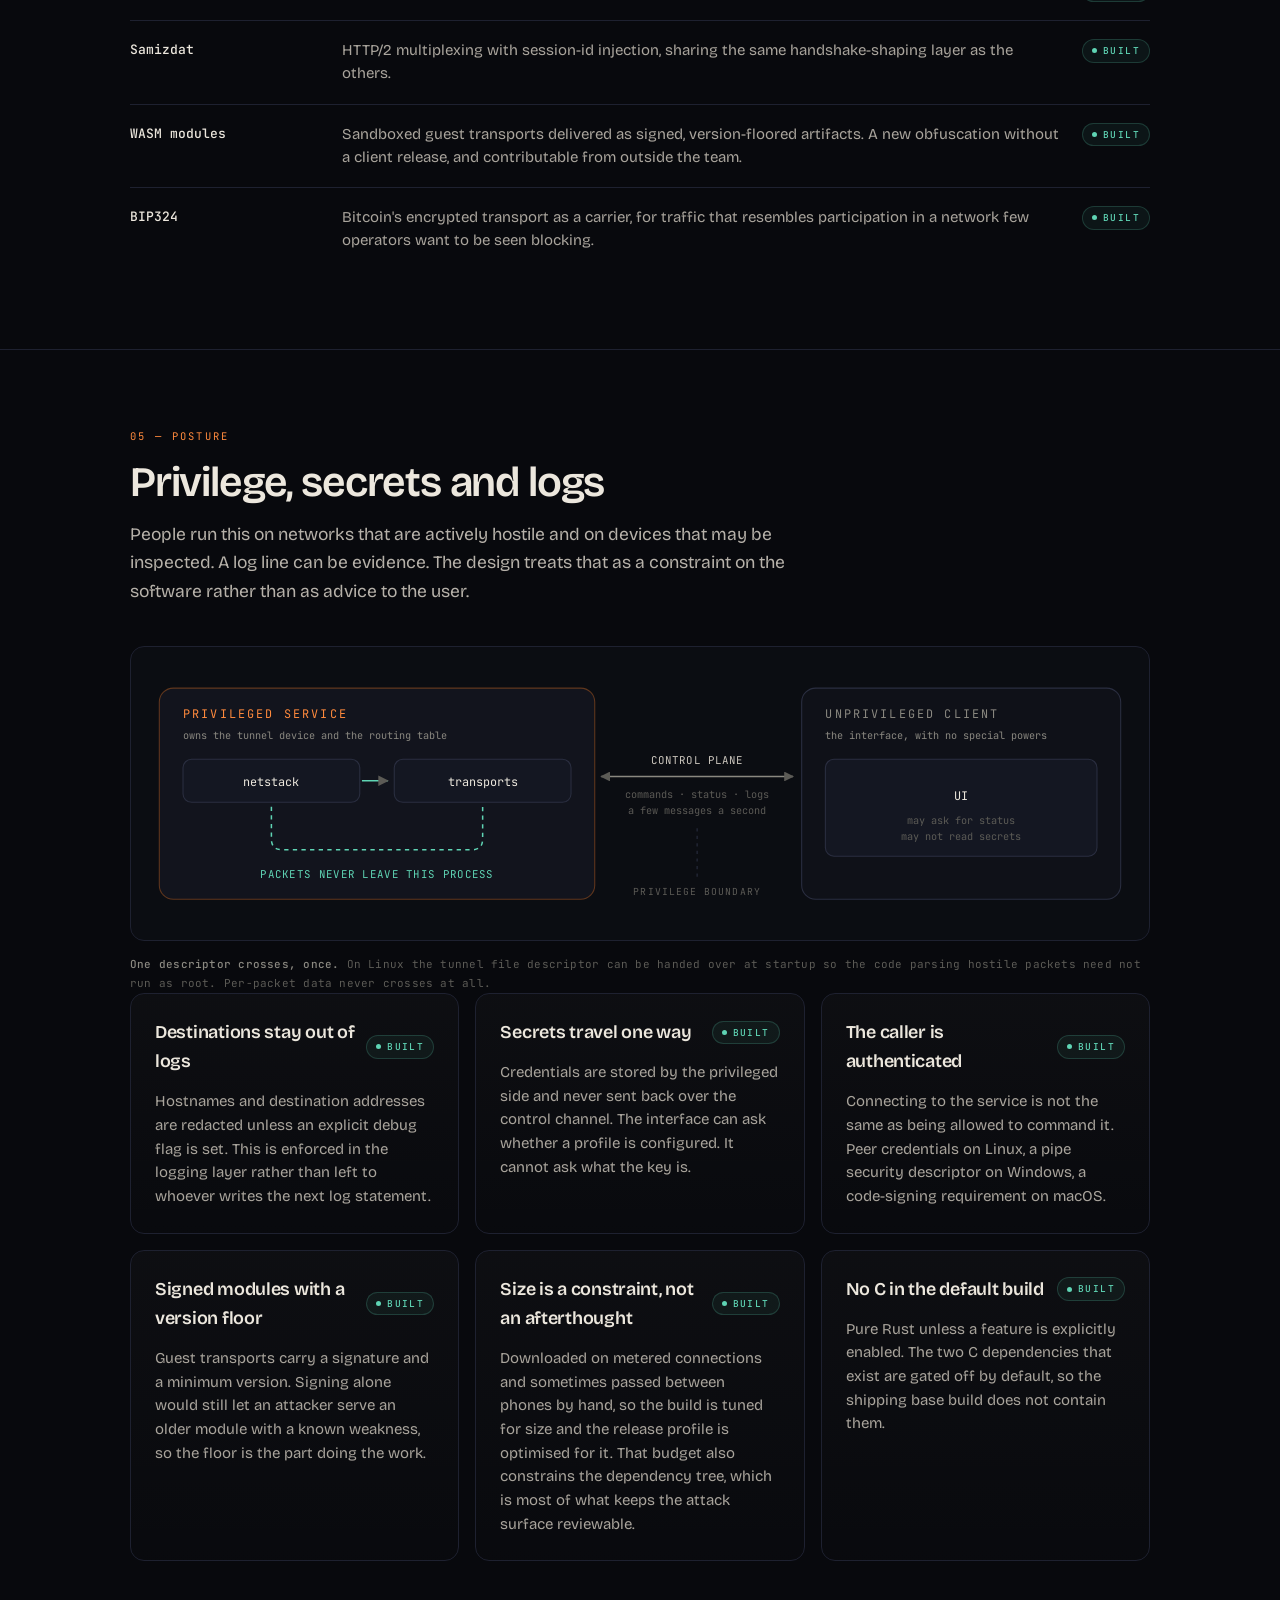
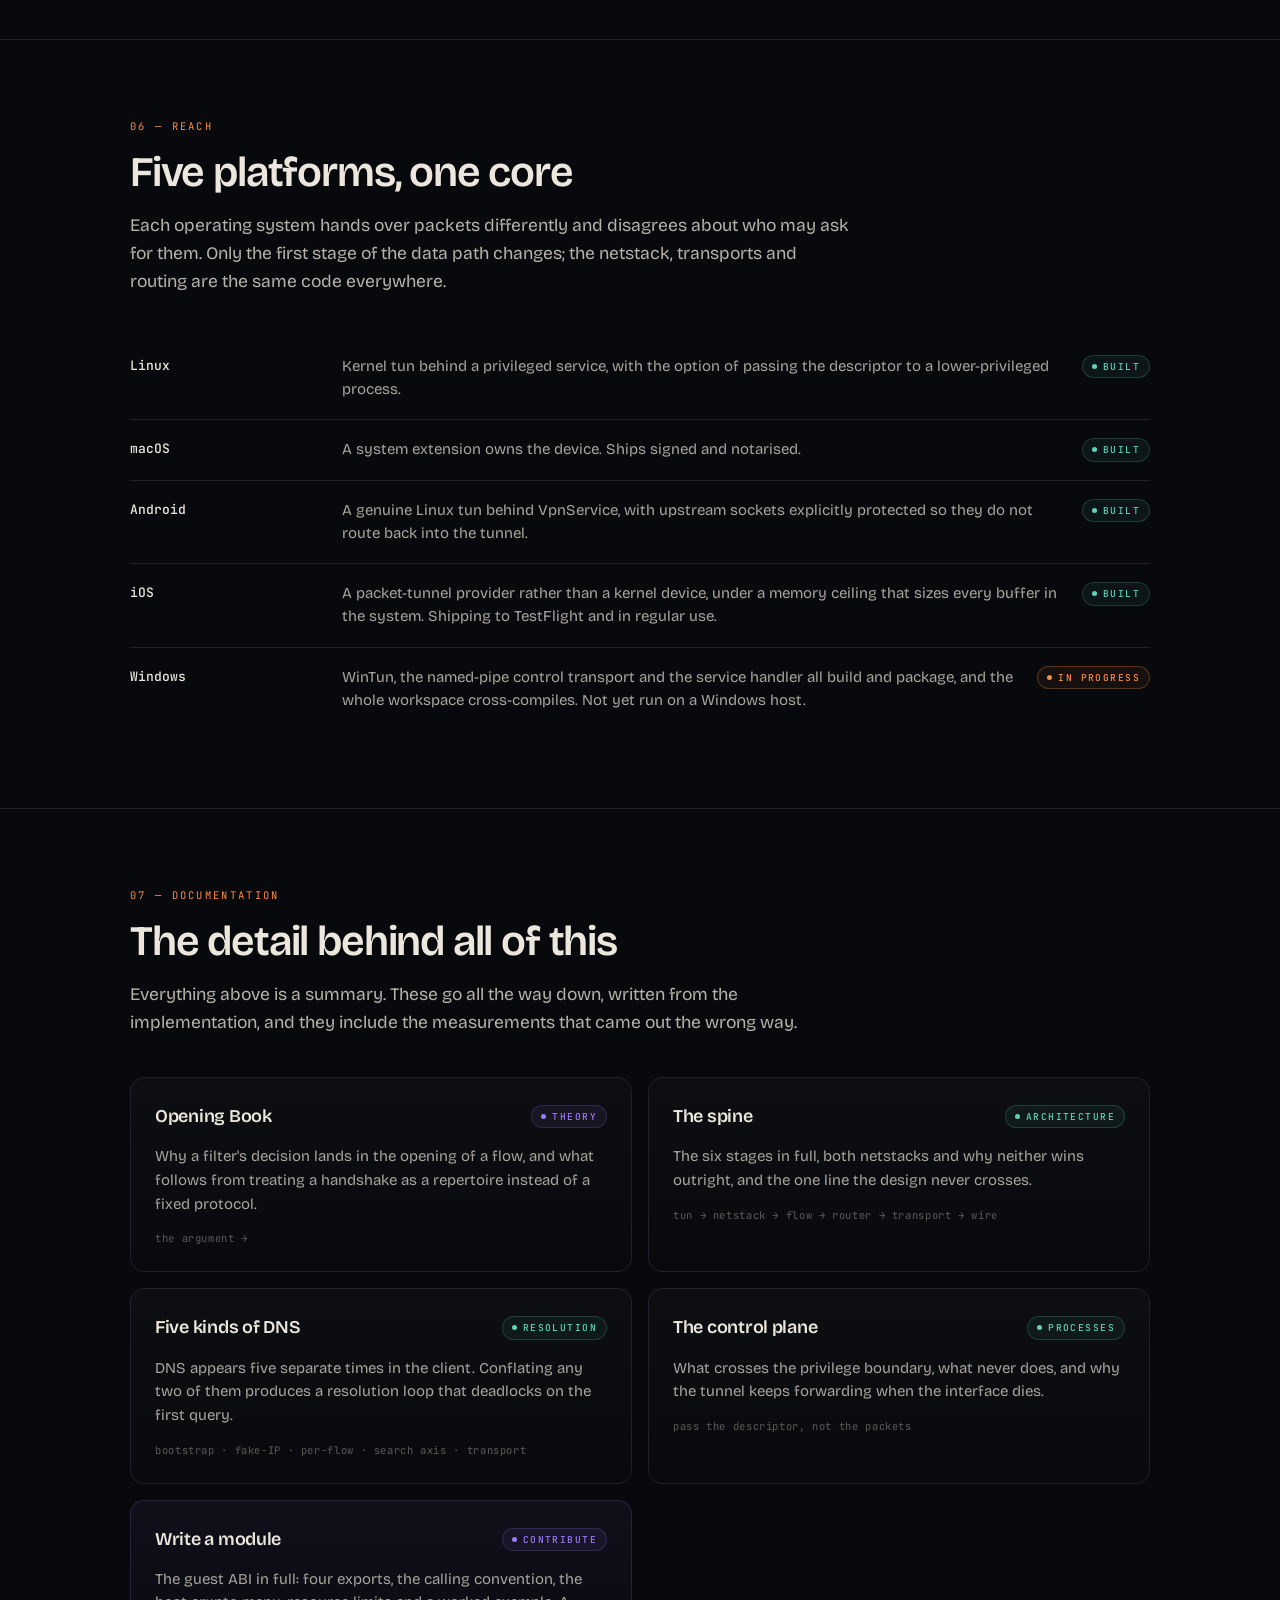
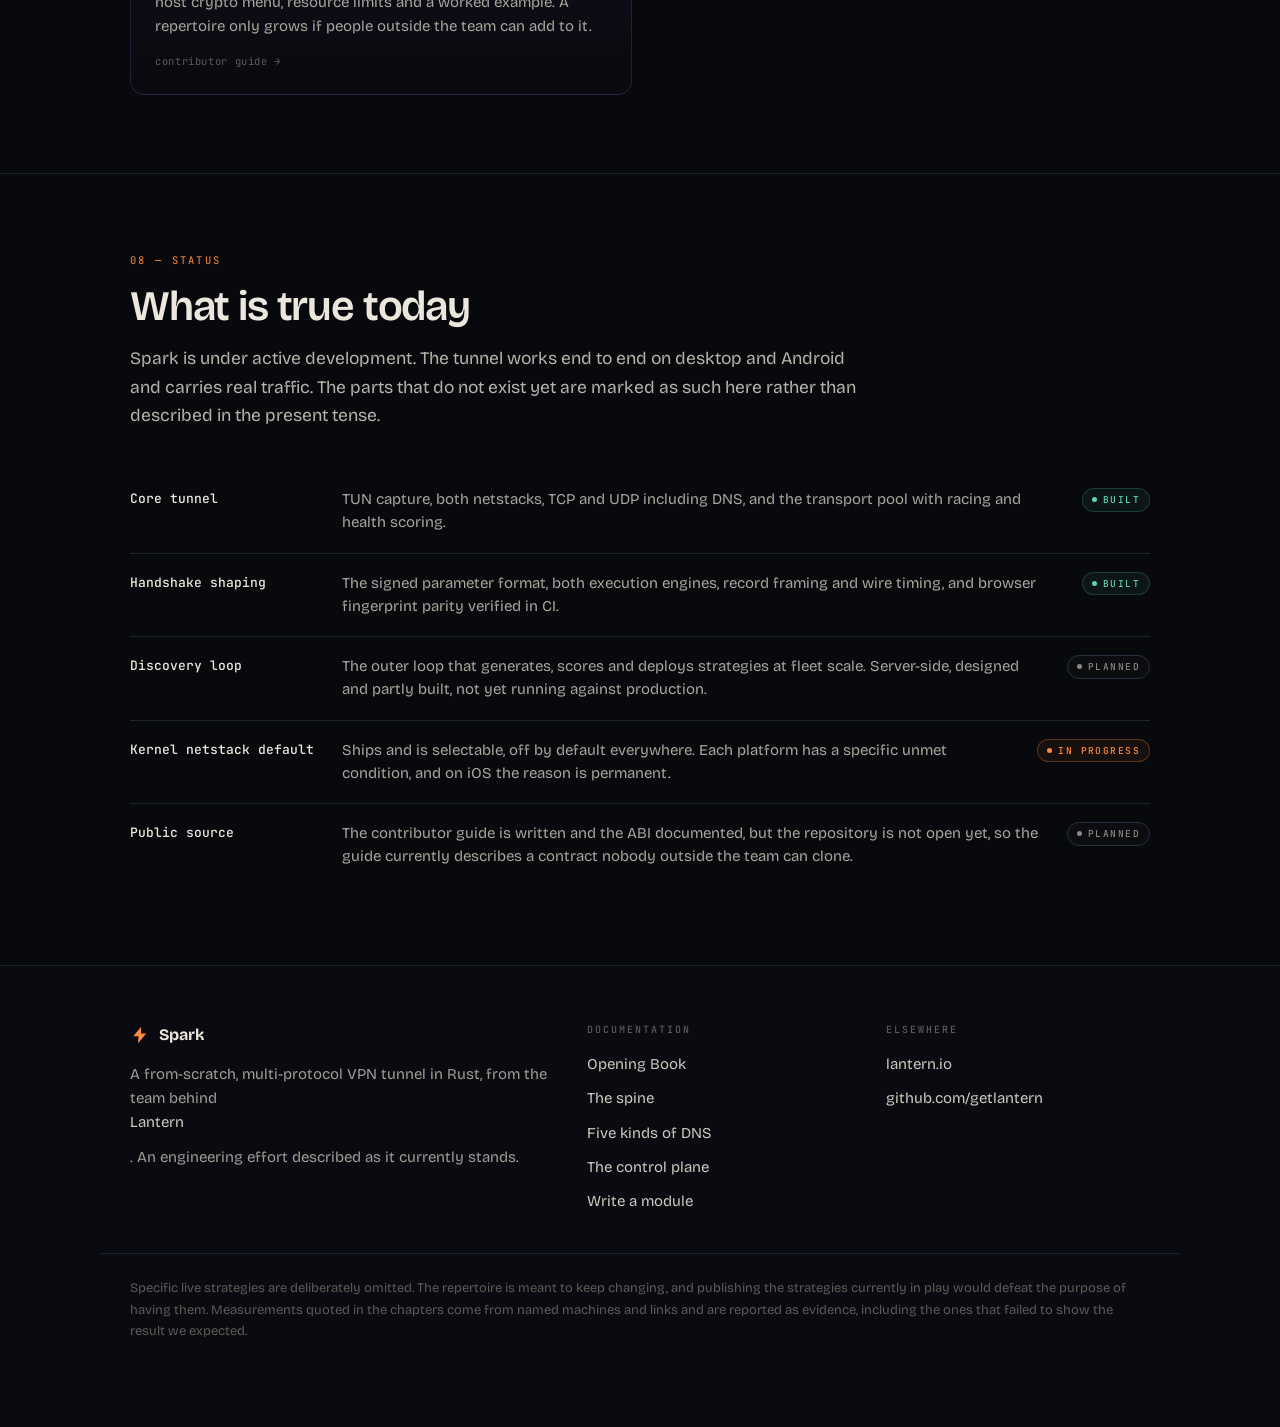
==== commit 5d9fe03e: "Hero: a crack onto a lit horizon; drop the binary-size claim Replaces the previous hero, which was a" ====
--- a/index.html
+++ b/index.html
@@ -4,7 +4,7 @@
 <meta charset="utf-8" />
 <meta name="viewport" content="width=device-width, initial-scale=1" />
 <title>Spark — an adaptive tunnel for hostile networks</title>
-<meta name="description" content="Spark is a from-scratch, multi-protocol VPN tunnel in Rust. Nine transports, opening handshakes searched for rather than hand-written, per-flow routing that only tunnels what has to be tunnelled, and a release binary under 3 MB." />
+<meta name="description" content="Spark is a from-scratch, multi-protocol VPN tunnel in Rust. Nine transports, opening handshakes searched for rather than hand-written, and per-flow routing that only tunnels what has to be tunnelled." />
 <meta property="og:title" content="Spark — an adaptive tunnel for hostile networks" />
 <meta property="og:description" content="Censors classify a connection from its opening handshake. Spark makes that opening the thing to get right, with a repertoire searched for against the live network rather than written by hand." />
 <meta name="theme-color" content="#08090d" />
@@ -57,7 +57,7 @@
 <header class="tall">
   <div class="hero">
     <div>
-      <span class="kicker rise">Multi-protocol tunnel · Rust · under 3 MB</span>
+      <span class="kicker rise">Multi-protocol tunnel · Rust · nine transports</span>
       <h1 class="rise" style="transition-delay:.06s">A tunnel that<br><span class="br">changes shape</span><br>to get through.</h1>
       <p class="lede rise" style="transition-delay:.14s">Censors classify a connection from its opening handshake, within the first few hundred bytes. Spark treats that opening as the thing to get right, and gives it a repertoire deep enough that it never has to reuse one.</p>
       <div class="cta rise" style="transition-delay:.24s">
@@ -67,269 +67,96 @@
       </div>
     </div>
     <div class="breach rise" style="transition-delay:.18s" aria-hidden="true">
-<svg viewBox="0 0 560 560" class="breach-svg" role="img" aria-label="A dark brick wall breached in the middle, light pouring through the opening, packets escaping through the gap.">
-<defs><radialGradient id="bglow"><stop offset="0%" stop-color="#fff6e9" stop-opacity=".97"/><stop offset="16%" stop-color="#ffc48c" stop-opacity=".9"/><stop offset="40%" stop-color="#ff8a3d" stop-opacity=".5"/><stop offset="70%" stop-color="#c2521a" stop-opacity=".16"/><stop offset="100%" stop-color="#8a2f0c" stop-opacity="0"/></radialGradient><radialGradient id="bcore"><stop offset="0%" stop-color="#ffffff" stop-opacity=".99"/><stop offset="30%" stop-color="#ffdcb4" stop-opacity=".7"/><stop offset="100%" stop-color="#ff8a3d" stop-opacity="0"/></radialGradient><linearGradient id="ray" x1="0" y1="0" x2="1" y2="0"><stop offset="0%" stop-color="#ffd0a0" stop-opacity=".46"/><stop offset="55%" stop-color="#ff8a3d" stop-opacity=".11"/><stop offset="100%" stop-color="#ff8a3d" stop-opacity="0"/></linearGradient><radialGradient id="fade"><stop offset="0%" stop-color="#fff"/><stop offset="76%" stop-color="#fff"/><stop offset="100%" stop-color="#000"/></radialGradient><mask id="wallfade"><rect width="560" height="560" fill="url(#fade)"/></mask><radialGradient id="rayfade"><stop offset="0%" stop-color="#fff"/><stop offset="46%" stop-color="#fff"/><stop offset="100%" stop-color="#000"/></radialGradient><mask id="raymask"><rect width="560" height="560" fill="url(#rayfade)"/></mask><filter id="bsoft" x="-40%" y="-40%" width="180%" height="180%"><feGaussianBlur stdDeviation="13"/></filter><filter id="brim" x="-30%" y="-30%" width="160%" height="160%"><feGaussianBlur stdDeviation="2.2"/></filter></defs>
-<g class="b-glow"><ellipse cx="296" cy="282" rx="212" ry="194" fill="url(#bglow)" filter="url(#bsoft)"/></g>
-<g mask="url(#wallfade)"><g>
-<rect x="0" y="-26" width="52" height="26" rx="3" fill="rgb(20,22,28)" stroke="#1e2130"/>
-<rect x="56" y="-26" width="52" height="26" rx="3" fill="rgb(20,22,28)" stroke="#1e2130"/>
-<rect x="112" y="-26" width="52" height="26" rx="3" fill="rgb(20,22,28)" stroke="#1e2130"/>
-<rect x="168" y="-26" width="52" height="26" rx="3" fill="rgb(20,22,28)" stroke="#1e2130"/>
-<rect x="224" y="-26" width="52" height="26" rx="3" fill="rgb(21,23,29)" stroke="#1e2130"/>
-<rect x="280" y="-26" width="52" height="26" rx="3" fill="rgb(21,23,29)" stroke="#1e2130"/>
-<rect x="336" y="-26" width="52" height="26" rx="3" fill="rgb(21,23,29)" stroke="#1e2130"/>
-<rect x="392" y="-26" width="52" height="26" rx="3" fill="rgb(20,22,28)" stroke="#1e2130"/>
-<rect x="448" y="-26" width="52" height="26" rx="3" fill="rgb(20,22,28)" stroke="#1e2130"/>
-<rect x="504" y="-26" width="52" height="26" rx="3" fill="rgb(20,22,28)" stroke="#1e2130"/>
-<rect x="560" y="-26" width="52" height="26" rx="3" fill="rgb(20,22,28)" stroke="#1e2130"/>
-<rect x="-28" y="4" width="52" height="26" rx="3" fill="rgb(20,22,28)" stroke="#1e2130"/>
-<rect x="28" y="4" width="52" height="26" rx="3" fill="rgb(20,22,28)" stroke="#1e2130"/>
-<rect x="84" y="4" width="52" height="26" rx="3" fill="rgb(20,22,28)" stroke="#1e2130"/>
-<rect x="140" y="4" width="52" height="26" rx="3" fill="rgb(21,23,29)" stroke="#1e2130"/>
-<rect x="196" y="4" width="52" height="26" rx="3" fill="rgb(22,24,30)" stroke="#1e2130"/>
-<rect x="252" y="4" width="52" height="26" rx="3" fill="rgb(23,25,31)" stroke="#1e2130"/>
-<rect x="308" y="4" width="52" height="26" rx="3" fill="rgb(23,25,31)" stroke="#1e2130"/>
-<rect x="364" y="4" width="52" height="26" rx="3" fill="rgb(22,24,30)" stroke="#1e2130"/>
-<rect x="420" y="4" width="52" height="26" rx="3" fill="rgb(21,23,29)" stroke="#1e2130"/>
-<rect x="476" y="4" width="52" height="26" rx="3" fill="rgb(20,22,28)" stroke="#1e2130"/>
-<rect x="532" y="4" width="52" height="26" rx="3" fill="rgb(20,22,28)" stroke="#1e2130"/>
-<rect x="588" y="4" width="52" height="26" rx="3" fill="rgb(20,22,28)" stroke="#1e2130"/>
-<rect x="0" y="34" width="52" height="26" rx="3" fill="rgb(20,22,28)" stroke="#1e2130"/>
-<rect x="56" y="34" width="52" height="26" rx="3" fill="rgb(20,22,28)" stroke="#1e2130"/>
-<rect x="112" y="34" width="52" height="26" rx="3" fill="rgb(22,24,30)" stroke="#1e2130"/>
-<rect x="168" y="34" width="52" height="26" rx="3" fill="rgb(24,26,32)" stroke="#1e2130"/>
-<rect x="224" y="34" width="52" height="26" rx="3" fill="rgb(24,26,32)" stroke="#1e2130"/>
-<rect x="280" y="34" width="52" height="26" rx="3" fill="rgb(25,27,33)" stroke="#1e2130"/>
-<rect x="336" y="34" width="52" height="26" rx="3" fill="rgb(24,26,32)" stroke="#1e2130"/>
-<rect x="392" y="34" width="52" height="26" rx="3" fill="rgb(23,25,31)" stroke="#1e2130"/>
-<rect x="448" y="34" width="52" height="26" rx="3" fill="rgb(21,23,29)" stroke="#1e2130"/>
-<rect x="504" y="34" width="52" height="26" rx="3" fill="rgb(20,22,28)" stroke="#1e2130"/>
-<rect x="560" y="34" width="52" height="26" rx="3" fill="rgb(20,22,28)" stroke="#1e2130"/>
-<rect x="-28" y="64" width="52" height="26" rx="3" fill="rgb(20,22,28)" stroke="#1e2130"/>
-<rect x="28" y="64" width="52" height="26" rx="3" fill="rgb(20,22,28)" stroke="#1e2130"/>
-<rect x="84" y="64" width="52" height="26" rx="3" fill="rgb(22,24,30)" stroke="#1e2130"/>
-<rect x="140" y="64" width="52" height="26" rx="3" fill="rgb(24,26,32)" stroke="#1e2130"/>
-<rect x="196" y="64" width="52" height="26" rx="3" fill="rgb(26,28,34)" stroke="#1e2130"/>
-<rect x="252" y="64" width="52" height="26" rx="3" fill="rgb(26,28,34)" stroke="#1e2130"/>
-<rect x="308" y="64" width="52" height="26" rx="3" fill="rgb(26,28,34)" stroke="#1e2130"/>
-<rect x="364" y="64" width="52" height="26" rx="3" fill="rgb(25,27,33)" stroke="#1e2130"/>
-<rect x="420" y="64" width="52" height="26" rx="3" fill="rgb(24,26,32)" stroke="#1e2130"/>
-<rect x="476" y="64" width="52" height="26" rx="3" fill="rgb(22,24,30)" stroke="#1e2130"/>
-<rect x="532" y="64" width="52" height="26" rx="3" fill="rgb(20,22,28)" stroke="#1e2130"/>
-<rect x="588" y="64" width="52" height="26" rx="3" fill="rgb(20,22,28)" stroke="#1e2130"/>
-<rect x="0" y="94" width="52" height="26" rx="3" fill="rgb(20,22,28)" stroke="#1e2130"/>
-<rect x="56" y="94" width="52" height="26" rx="3" fill="rgb(22,24,30)" stroke="#1e2130"/>
-<rect x="112" y="94" width="52" height="26" rx="3" fill="rgb(25,27,33)" stroke="#1e2130"/>
-<rect x="168" y="94" width="52" height="26" rx="3" fill="rgb(26,28,34)" stroke="#1e2130"/>
-<rect x="224" y="94" width="52" height="26" rx="3" fill="rgb(28,30,36)" stroke="#1e2130"/>
-<rect x="280" y="94" width="52" height="26" rx="3" fill="rgb(28,30,36)" stroke="#1e2130"/>
-<rect x="336" y="94" width="52" height="26" rx="3" fill="rgb(27,29,35)" stroke="#1e2130"/>
-<rect x="392" y="94" width="52" height="26" rx="3" fill="rgb(26,28,34)" stroke="#1e2130"/>
-<rect x="448" y="94" width="52" height="26" rx="3" fill="rgb(24,26,32)" stroke="#1e2130"/>
-<rect x="504" y="94" width="52" height="26" rx="3" fill="rgb(22,24,30)" stroke="#1e2130"/>
-<rect x="560" y="94" width="52" height="26" rx="3" fill="rgb(20,22,28)" stroke="#1e2130"/>
-<rect x="-28" y="124" width="52" height="26" rx="3" fill="rgb(20,22,28)" stroke="#1e2130"/>
-<rect x="28" y="124" width="52" height="26" rx="3" fill="rgb(22,24,30)" stroke="#1e2130"/>
-<rect x="84" y="124" width="52" height="26" rx="3" fill="rgb(25,27,33)" stroke="#1e2130"/>
-<rect x="140" y="124" width="52" height="26" rx="3" fill="rgb(27,29,35)" stroke="#1e2130"/>
-<rect x="196" y="124" width="52" height="26" rx="3" fill="rgb(29,31,37)" stroke="#1e2130"/>
-<rect x="252" y="124" width="52" height="26" rx="3" fill="rgb(30,32,38)" stroke="#1e2130"/>
-<rect x="308" y="124" width="52" height="26" rx="3" fill="rgb(29,31,37)" stroke="#1e2130"/>
-<rect x="364" y="124" width="52" height="26" rx="3" fill="rgb(28,30,36)" stroke="#1e2130"/>
-<rect x="420" y="124" width="52" height="26" rx="3" fill="rgb(26,28,34)" stroke="#1e2130"/>
-<rect x="476" y="124" width="52" height="26" rx="3" fill="rgb(24,26,32)" stroke="#1e2130"/>
-<rect x="532" y="124" width="52" height="26" rx="3" fill="rgb(21,23,29)" stroke="#1e2130"/>
-<rect x="588" y="124" width="52" height="26" rx="3" fill="rgb(20,22,28)" stroke="#1e2130"/>
-<rect x="0" y="154" width="52" height="26" rx="3" fill="rgb(21,23,29)" stroke="#1e2130"/>
-<rect x="56" y="154" width="52" height="26" rx="3" fill="rgb(24,26,32)" stroke="#1e2130"/>
-<rect x="112" y="154" width="52" height="26" rx="3" fill="rgb(27,29,35)" stroke="#1e2130"/>
-<rect x="392" y="154" width="52" height="26" rx="3" fill="rgb(28,30,36)" stroke="#1e2130"/>
-<rect x="448" y="154" width="52" height="26" rx="3" fill="rgb(26,28,34)" stroke="#1e2130"/>
-<rect x="504" y="154" width="52" height="26" rx="3" fill="rgb(23,25,31)" stroke="#1e2130"/>
-<rect x="560" y="154" width="52" height="26" rx="3" fill="rgb(20,22,28)" stroke="#1e2130"/>
-<rect x="-28" y="184" width="52" height="26" rx="3" fill="rgb(21,23,29)" stroke="#1e2130"/>
-<rect x="28" y="184" width="52" height="26" rx="3" fill="rgb(24,26,32)" stroke="#1e2130"/>
-<rect x="84" y="184" width="52" height="26" rx="3" fill="rgb(26,28,34)" stroke="#1e2130"/>
-<rect x="140" y="184" width="52" height="26" rx="3" fill="rgb(29,31,37)" stroke="#1e2130"/>
-<rect x="364" y="184" width="52" height="26" rx="3" fill="rgb(31,33,39)" stroke="#1e2130"/>
-<rect x="420" y="184" width="52" height="26" rx="3" fill="rgb(28,30,36)" stroke="#1e2130"/>
-<rect x="476" y="184" width="52" height="26" rx="3" fill="rgb(25,27,33)" stroke="#1e2130"/>
-<rect x="532" y="184" width="52" height="26" rx="3" fill="rgb(22,24,30)" stroke="#1e2130"/>
-<rect x="588" y="184" width="52" height="26" rx="3" fill="rgb(20,22,28)" stroke="#1e2130"/>
-<rect x="0" y="214" width="52" height="26" rx="3" fill="rgb(22,24,30)" stroke="#1e2130"/>
-<rect x="56" y="214" width="52" height="26" rx="3" fill="rgb(25,27,33)" stroke="#1e2130"/>
-<rect x="112" y="214" width="52" height="26" rx="3" fill="rgb(28,30,36)" stroke="#1e2130"/>
-<rect x="168" y="214" width="52" height="26" rx="3" fill="rgb(31,33,39)" stroke="#1e2130"/>
-<rect x="392" y="214" width="52" height="26" rx="3" fill="rgb(30,32,38)" stroke="#1e2130"/>
-<rect x="448" y="214" width="52" height="26" rx="3" fill="rgb(27,29,35)" stroke="#1e2130"/>
-<rect x="504" y="214" width="52" height="26" rx="3" fill="rgb(24,26,32)" stroke="#1e2130"/>
-<rect x="560" y="214" width="52" height="26" rx="3" fill="rgb(21,23,29)" stroke="#1e2130"/>
-<rect x="-28" y="244" width="52" height="26" rx="3" fill="rgb(21,23,29)" stroke="#1e2130"/>
-<rect x="28" y="244" width="52" height="26" rx="3" fill="rgb(24,26,32)" stroke="#1e2130"/>
-<rect x="84" y="244" width="52" height="26" rx="3" fill="rgb(27,29,35)" stroke="#1e2130"/>
-<rect x="140" y="244" width="52" height="26" rx="3" fill="rgb(30,32,38)" stroke="#1e2130"/>
-<rect x="420" y="244" width="52" height="26" rx="3" fill="rgb(29,31,37)" stroke="#1e2130"/>
-<rect x="476" y="244" width="52" height="26" rx="3" fill="rgb(26,28,34)" stroke="#1e2130"/>
-<rect x="532" y="244" width="52" height="26" rx="3" fill="rgb(23,25,31)" stroke="#1e2130"/>
-<rect x="588" y="244" width="52" height="26" rx="3" fill="rgb(20,22,28)" stroke="#1e2130"/>
-<rect x="0" y="274" width="52" height="26" rx="3" fill="rgb(23,25,31)" stroke="#1e2130"/>
-<rect x="56" y="274" width="52" height="26" rx="3" fill="rgb(26,28,34)" stroke="#1e2130"/>
-<rect x="112" y="274" width="52" height="26" rx="3" fill="rgb(29,31,37)" stroke="#1e2130"/>
-<rect x="504" y="274" width="52" height="26" rx="3" fill="rgb(25,27,33)" stroke="#1e2130"/>
-<rect x="560" y="274" width="52" height="26" rx="3" fill="rgb(22,24,30)" stroke="#1e2130"/>
-<rect x="-28" y="304" width="52" height="26" rx="3" fill="rgb(21,23,29)" stroke="#1e2130"/>
-<rect x="28" y="304" width="52" height="26" rx="3" fill="rgb(24,26,32)" stroke="#1e2130"/>
-<rect x="84" y="304" width="52" height="26" rx="3" fill="rgb(27,29,35)" stroke="#1e2130"/>
-<rect x="476" y="304" width="52" height="26" rx="3" fill="rgb(26,28,34)" stroke="#1e2130"/>
-<rect x="532" y="304" width="52" height="26" rx="3" fill="rgb(23,25,31)" stroke="#1e2130"/>
-<rect x="588" y="304" width="52" height="26" rx="3" fill="rgb(20,22,28)" stroke="#1e2130"/>
-<rect x="0" y="334" width="52" height="26" rx="3" fill="rgb(22,24,30)" stroke="#1e2130"/>
-<rect x="56" y="334" width="52" height="26" rx="3" fill="rgb(25,27,33)" stroke="#1e2130"/>
-<rect x="112" y="334" width="52" height="26" rx="3" fill="rgb(28,30,36)" stroke="#1e2130"/>
-<rect x="448" y="334" width="52" height="26" rx="3" fill="rgb(27,29,35)" stroke="#1e2130"/>
-<rect x="504" y="334" width="52" height="26" rx="3" fill="rgb(24,26,32)" stroke="#1e2130"/>
-<rect x="560" y="334" width="52" height="26" rx="3" fill="rgb(21,23,29)" stroke="#1e2130"/>
-<rect x="-28" y="364" width="52" height="26" rx="3" fill="rgb(20,22,28)" stroke="#1e2130"/>
-<rect x="28" y="364" width="52" height="26" rx="3" fill="rgb(23,25,31)" stroke="#1e2130"/>
-<rect x="84" y="364" width="52" height="26" rx="3" fill="rgb(26,28,34)" stroke="#1e2130"/>
-<rect x="364" y="364" width="52" height="26" rx="3" fill="rgb(30,32,38)" stroke="#1e2130"/>
-<rect x="420" y="364" width="52" height="26" rx="3" fill="rgb(28,30,36)" stroke="#1e2130"/>
-<rect x="476" y="364" width="52" height="26" rx="3" fill="rgb(25,27,33)" stroke="#1e2130"/>
-<rect x="532" y="364" width="52" height="26" rx="3" fill="rgb(22,24,30)" stroke="#1e2130"/>
-<rect x="588" y="364" width="52" height="26" rx="3" fill="rgb(20,22,28)" stroke="#1e2130"/>
-<rect x="0" y="394" width="52" height="26" rx="3" fill="rgb(21,23,29)" stroke="#1e2130"/>
-<rect x="56" y="394" width="52" height="26" rx="3" fill="rgb(24,26,32)" stroke="#1e2130"/>
-<rect x="112" y="394" width="52" height="26" rx="3" fill="rgb(27,29,35)" stroke="#1e2130"/>
-<rect x="168" y="394" width="52" height="26" rx="3" fill="rgb(29,31,37)" stroke="#1e2130"/>
-<rect x="336" y="394" width="52" height="26" rx="3" fill="rgb(30,32,38)" stroke="#1e2130"/>
-<rect x="392" y="394" width="52" height="26" rx="3" fill="rgb(28,30,36)" stroke="#1e2130"/>
-<rect x="448" y="394" width="52" height="26" rx="3" fill="rgb(26,28,34)" stroke="#1e2130"/>
-<rect x="504" y="394" width="52" height="26" rx="3" fill="rgb(23,25,31)" stroke="#1e2130"/>
-<rect x="560" y="394" width="52" height="26" rx="3" fill="rgb(20,22,28)" stroke="#1e2130"/>
-<rect x="-28" y="424" width="52" height="26" rx="3" fill="rgb(20,22,28)" stroke="#1e2130"/>
-<rect x="28" y="424" width="52" height="26" rx="3" fill="rgb(22,24,30)" stroke="#1e2130"/>
-<rect x="84" y="424" width="52" height="26" rx="3" fill="rgb(24,26,32)" stroke="#1e2130"/>
-<rect x="140" y="424" width="52" height="26" rx="3" fill="rgb(26,28,34)" stroke="#1e2130"/>
-<rect x="196" y="424" width="52" height="26" rx="3" fill="rgb(28,30,36)" stroke="#1e2130"/>
-<rect x="252" y="424" width="52" height="26" rx="3" fill="rgb(29,31,37)" stroke="#1e2130"/>
-<rect x="308" y="424" width="52" height="26" rx="3" fill="rgb(29,31,37)" stroke="#1e2130"/>
-<rect x="364" y="424" width="52" height="26" rx="3" fill="rgb(28,30,36)" stroke="#1e2130"/>
-<rect x="420" y="424" width="52" height="26" rx="3" fill="rgb(26,28,34)" stroke="#1e2130"/>
-<rect x="476" y="424" width="52" height="26" rx="3" fill="rgb(23,25,31)" stroke="#1e2130"/>
-<rect x="532" y="424" width="52" height="26" rx="3" fill="rgb(21,23,29)" stroke="#1e2130"/>
-<rect x="588" y="424" width="52" height="26" rx="3" fill="rgb(20,22,28)" stroke="#1e2130"/>
-<rect x="0" y="454" width="52" height="26" rx="3" fill="rgb(20,22,28)" stroke="#1e2130"/>
-<rect x="56" y="454" width="52" height="26" rx="3" fill="rgb(22,24,30)" stroke="#1e2130"/>
-<rect x="112" y="454" width="52" height="26" rx="3" fill="rgb(24,26,32)" stroke="#1e2130"/>
-<rect x="168" y="454" width="52" height="26" rx="3" fill="rgb(26,28,34)" stroke="#1e2130"/>
-<rect x="224" y="454" width="52" height="26" rx="3" fill="rgb(27,29,35)" stroke="#1e2130"/>
-<rect x="280" y="454" width="52" height="26" rx="3" fill="rgb(27,29,35)" stroke="#1e2130"/>
-<rect x="336" y="454" width="52" height="26" rx="3" fill="rgb(27,29,35)" stroke="#1e2130"/>
-<rect x="392" y="454" width="52" height="26" rx="3" fill="rgb(25,27,33)" stroke="#1e2130"/>
-<rect x="448" y="454" width="52" height="26" rx="3" fill="rgb(23,25,31)" stroke="#1e2130"/>
-<rect x="504" y="454" width="52" height="26" rx="3" fill="rgb(21,23,29)" stroke="#1e2130"/>
-<rect x="560" y="454" width="52" height="26" rx="3" fill="rgb(20,22,28)" stroke="#1e2130"/>
-<rect x="-28" y="484" width="52" height="26" rx="3" fill="rgb(20,22,28)" stroke="#1e2130"/>
-<rect x="28" y="484" width="52" height="26" rx="3" fill="rgb(20,22,28)" stroke="#1e2130"/>
-<rect x="84" y="484" width="52" height="26" rx="3" fill="rgb(22,24,30)" stroke="#1e2130"/>
-<rect x="140" y="484" width="52" height="26" rx="3" fill="rgb(24,26,32)" stroke="#1e2130"/>
-<rect x="196" y="484" width="52" height="26" rx="3" fill="rgb(25,27,33)" stroke="#1e2130"/>
-<rect x="252" y="484" width="52" height="26" rx="3" fill="rgb(26,28,34)" stroke="#1e2130"/>
-<rect x="308" y="484" width="52" height="26" rx="3" fill="rgb(26,28,34)" stroke="#1e2130"/>
-<rect x="364" y="484" width="52" height="26" rx="3" fill="rgb(25,27,33)" stroke="#1e2130"/>
-<rect x="420" y="484" width="52" height="26" rx="3" fill="rgb(23,25,31)" stroke="#1e2130"/>
-<rect x="476" y="484" width="52" height="26" rx="3" fill="rgb(21,23,29)" stroke="#1e2130"/>
-<rect x="532" y="484" width="52" height="26" rx="3" fill="rgb(20,22,28)" stroke="#1e2130"/>
-<rect x="588" y="484" width="52" height="26" rx="3" fill="rgb(20,22,28)" stroke="#1e2130"/>
-<rect x="0" y="514" width="52" height="26" rx="3" fill="rgb(20,22,28)" stroke="#1e2130"/>
-<rect x="56" y="514" width="52" height="26" rx="3" fill="rgb(20,22,28)" stroke="#1e2130"/>
-<rect x="112" y="514" width="52" height="26" rx="3" fill="rgb(22,24,30)" stroke="#1e2130"/>
-<rect x="168" y="514" width="52" height="26" rx="3" fill="rgb(23,25,31)" stroke="#1e2130"/>
-<rect x="224" y="514" width="52" height="26" rx="3" fill="rgb(24,26,32)" stroke="#1e2130"/>
-<rect x="280" y="514" width="52" height="26" rx="3" fill="rgb(24,26,32)" stroke="#1e2130"/>
-<rect x="336" y="514" width="52" height="26" rx="3" fill="rgb(24,26,32)" stroke="#1e2130"/>
-<rect x="392" y="514" width="52" height="26" rx="3" fill="rgb(23,25,31)" stroke="#1e2130"/>
-<rect x="448" y="514" width="52" height="26" rx="3" fill="rgb(21,23,29)" stroke="#1e2130"/>
-<rect x="504" y="514" width="52" height="26" rx="3" fill="rgb(20,22,28)" stroke="#1e2130"/>
-<rect x="560" y="514" width="52" height="26" rx="3" fill="rgb(20,22,28)" stroke="#1e2130"/>
-<rect x="-28" y="544" width="52" height="26" rx="3" fill="rgb(20,22,28)" stroke="#1e2130"/>
-<rect x="28" y="544" width="52" height="26" rx="3" fill="rgb(20,22,28)" stroke="#1e2130"/>
-<rect x="84" y="544" width="52" height="26" rx="3" fill="rgb(20,22,28)" stroke="#1e2130"/>
-<rect x="140" y="544" width="52" height="26" rx="3" fill="rgb(21,23,29)" stroke="#1e2130"/>
-<rect x="196" y="544" width="52" height="26" rx="3" fill="rgb(22,24,30)" stroke="#1e2130"/>
-<rect x="252" y="544" width="52" height="26" rx="3" fill="rgb(22,24,30)" stroke="#1e2130"/>
-<rect x="308" y="544" width="52" height="26" rx="3" fill="rgb(22,24,30)" stroke="#1e2130"/>
-<rect x="364" y="544" width="52" height="26" rx="3" fill="rgb(22,24,30)" stroke="#1e2130"/>
-<rect x="420" y="544" width="52" height="26" rx="3" fill="rgb(20,22,28)" stroke="#1e2130"/>
-<rect x="476" y="544" width="52" height="26" rx="3" fill="rgb(20,22,28)" stroke="#1e2130"/>
-<rect x="532" y="544" width="52" height="26" rx="3" fill="rgb(20,22,28)" stroke="#1e2130"/>
-<rect x="588" y="544" width="52" height="26" rx="3" fill="rgb(20,22,28)" stroke="#1e2130"/>
-<rect x="0" y="574" width="52" height="26" rx="3" fill="rgb(20,22,28)" stroke="#1e2130"/>
-<rect x="56" y="574" width="52" height="26" rx="3" fill="rgb(20,22,28)" stroke="#1e2130"/>
-<rect x="112" y="574" width="52" height="26" rx="3" fill="rgb(20,22,28)" stroke="#1e2130"/>
-<rect x="168" y="574" width="52" height="26" rx="3" fill="rgb(20,22,28)" stroke="#1e2130"/>
-<rect x="224" y="574" width="52" height="26" rx="3" fill="rgb(21,23,29)" stroke="#1e2130"/>
-<rect x="280" y="574" width="52" height="26" rx="3" fill="rgb(21,23,29)" stroke="#1e2130"/>
-<rect x="336" y="574" width="52" height="26" rx="3" fill="rgb(20,22,28)" stroke="#1e2130"/>
-<rect x="392" y="574" width="52" height="26" rx="3" fill="rgb(20,22,28)" stroke="#1e2130"/>
-<rect x="448" y="574" width="52" height="26" rx="3" fill="rgb(20,22,28)" stroke="#1e2130"/>
-<rect x="504" y="574" width="52" height="26" rx="3" fill="rgb(20,22,28)" stroke="#1e2130"/>
-<rect x="560" y="574" width="52" height="26" rx="3" fill="rgb(20,22,28)" stroke="#1e2130"/>
-<rect x="168" y="154" width="52" height="26" rx="3" fill="rgb(119,81,60)" stroke="rgba(255,200,146,0.46)"/>
-<rect x="224" y="154" width="52" height="26" rx="3" fill="rgb(179,115,72)" stroke="rgba(255,200,146,0.64)"/>
-<rect x="280" y="154" width="52" height="26" rx="3" fill="rgb(140,93,64)" stroke="rgba(255,200,146,0.52)"/>
-<rect x="336" y="154" width="52" height="26" rx="3" fill="rgb(38,36,44)" stroke="rgba(255,200,146,0.21)"/>
-<rect x="308" y="184" width="52" height="26" rx="3" fill="rgb(191,121,75)" stroke="rgba(255,200,146,0.68)"/>
-<rect x="196" y="244" width="52" height="26" rx="3" fill="rgb(166,107,70)" stroke="rgba(255,200,146,0.60)"/>
-<rect x="168" y="274" width="52" height="26" rx="3" fill="rgb(164,107,69)" stroke="rgba(255,200,146,0.60)"/>
-<rect x="448" y="274" width="52" height="26" rx="3" fill="rgb(51,43,46)" stroke="rgba(255,200,146,0.25)"/>
-<rect x="140" y="304" width="52" height="26" rx="3" fill="rgb(99,70,56)" stroke="rgba(255,200,146,0.40)"/>
-<rect x="420" y="304" width="52" height="26" rx="3" fill="rgb(63,50,49)" stroke="rgba(255,200,146,0.29)"/>
-<rect x="168" y="334" width="52" height="26" rx="3" fill="rgb(194,123,75)" stroke="rgba(255,200,146,0.69)"/>
-<rect x="336" y="334" width="52" height="26" rx="3" fill="rgb(181,116,73)" stroke="rgba(255,200,146,0.65)"/>
-<rect x="392" y="334" width="52" height="26" rx="3" fill="rgb(123,83,61)" stroke="rgba(255,200,146,0.47)"/>
-<rect x="140" y="364" width="52" height="26" rx="3" fill="rgb(43,39,45)" stroke="rgba(255,200,146,0.23)"/>
-<rect x="196" y="364" width="52" height="26" rx="3" fill="rgb(169,109,70)" stroke="rgba(255,200,146,0.61)"/>
-<rect x="252" y="364" width="52" height="26" rx="3" fill="rgb(223,139,81)" stroke="rgba(255,200,146,0.78)"/>
-<rect x="308" y="364" width="52" height="26" rx="3" fill="rgb(29,31,42)" stroke="rgba(255,200,146,0.18)"/>
-<rect x="224" y="394" width="52" height="26" rx="3" fill="rgb(38,36,44)" stroke="rgba(255,200,146,0.21)"/>
-<rect x="280" y="394" width="52" height="26" rx="3" fill="rgb(194,123,75)" stroke="rgba(255,200,146,0.69)"/>
-</g><g class="b-debris">
-<rect class="d0" x="224" y="154" width="52" height="26" rx="3" fill="#31262f" stroke="rgba(255,200,146,.42)" opacity=".9" transform="translate(-6 -14) rotate(-25 250 167)"/>
-<rect class="d1" x="280" y="154" width="52" height="26" rx="3" fill="#31262f" stroke="rgba(255,200,146,.42)" opacity=".9" transform="translate(1 -15) rotate(-19 306 167)"/>
-<rect x="308" y="184" width="52" height="26" rx="3" fill="#31262f" stroke="rgba(255,200,146,.42)" opacity=".9" transform="translate(6 -14) rotate(-15 334 197)"/>
-<rect x="196" y="244" width="52" height="26" rx="3" fill="#31262f" stroke="rgba(255,200,146,.42)" opacity=".9" transform="translate(-14 -5) rotate(-35 222 257)"/>
-<rect x="168" y="274" width="52" height="26" rx="3" fill="#31262f" stroke="rgba(255,200,146,.42)" opacity=".9" transform="translate(-15 1) rotate(39 194 287)"/>
-<rect x="168" y="334" width="52" height="26" rx="3" fill="#31262f" stroke="rgba(255,200,146,.42)" opacity=".9" transform="translate(-13 8) rotate(32 194 347)"/>
-<rect x="336" y="334" width="52" height="26" rx="3" fill="#31262f" stroke="rgba(255,200,146,.42)" opacity=".9" transform="translate(11 11) rotate(10 362 347)"/>
+<svg viewBox="0 0 560 560" class="breach-svg" role="img" aria-label="A thin crack running the height of the dark, breaking open in the middle onto a luminous world, with sparks lifting out of the opening.">
+<defs>
+<linearGradient id="beyond" gradientUnits="userSpaceOnUse" x1="0" y1="145" x2="0" y2="343"><stop offset="0%" stop-color="#17122e"/><stop offset="18%" stop-color="#3b2f63"/><stop offset="36%" stop-color="#6a5aa8"/><stop offset="52%" stop-color="#7cc4b4"/><stop offset="58%" stop-color="#a8d9c2"/><stop offset="70%" stop-color="#ffc79a"/><stop offset="82%" stop-color="#f2894a"/><stop offset="92%" stop-color="#c25f2e"/><stop offset="100%" stop-color="#0b0c12"/></linearGradient>
+<linearGradient id="water" gradientUnits="userSpaceOnUse" x1="0" y1="295" x2="0" y2="347"><stop offset="0%" stop-color="#6b6486"/><stop offset="22%" stop-color="#463f63"/><stop offset="60%" stop-color="#2b2742"/><stop offset="100%" stop-color="#1d1a2e"/></linearGradient><linearGradient id="glint" gradientUnits="userSpaceOnUse" x1="0" y1="295" x2="0" y2="335"><stop offset="0%" stop-color="#ffc79a" stop-opacity=".85"/><stop offset="45%" stop-color="#ffb072" stop-opacity=".28"/><stop offset="100%" stop-color="#ffb072" stop-opacity="0"/></linearGradient><filter id="aur" x="-40%" y="-40%" width="180%" height="180%"><feGaussianBlur stdDeviation="16"/></filter>
+<filter id="bleed" x="-50%" y="-50%" width="200%" height="200%"><feGaussianBlur stdDeviation="3"/></filter>
+<filter id="bleedwide" x="-60%" y="-60%" width="220%" height="220%"><feGaussianBlur stdDeviation="20"/></filter>
+<filter id="emberglow" x="-300%" y="-300%" width="700%" height="700%"><feGaussianBlur stdDeviation="1.7" result="b"/><feMerge><feMergeNode in="b"/><feMergeNode in="b"/><feMergeNode in="SourceGraphic"/></feMerge></filter>
+<mask id="fracture"><rect width="560" height="560" fill="#000"/>
+<path d="M216.4,-16.0 L217.3,-5.4 L220.6,5.0 L223.6,15.4 L227.1,25.9 L232.0,36.2 L235.6,46.3 L235.3,56.7 L238.1,67.1 L237.9,77.3 L236.2,88.0 L237.8,98.3 L238.0,109.0 L240.7,119.5 L243.1,130.7 L247.2,141.9 L250.8,154.3 L256.4,167.6 L264.8,178.5 L270.6,192.2 L276.7,206.9 L271.6,218.3 L271.9,234.1 L270.5,242.5 L267.7,246.3 L268.1,231.9 L265.8,251.9 L291.7,255.8 L291.7,266.4 L291.4,279.5 L292.1,289.9 L291.8,304.9 L294.8,314.0 L290.0,327.3 L293.7,336.2 L294.1,348.1 L294.9,360.0 L297.8,368.5 L298.8,378.2 L302.0,388.1 L299.0,399.2 L298.5,409.3 L293.9,419.7 L290.0,430.1 L283.7,440.6 L277.8,450.9 L272.1,461.3 L266.7,471.9 L263.8,482.4 L261.3,493.0 L262.5,503.4 L264.4,513.9 L268.9,524.3 L274.6,534.7 L282.5,545.0 L291.5,555.3 L296.9,565.7 L303.5,576.1 L303.8,575.9 L297.3,565.5 L291.8,555.1 L282.9,544.7 L275.0,534.3 L269.5,524.0 L265.6,513.3 L263.8,503.1 L262.8,492.8 L265.2,482.8 L268.2,472.3 L273.7,462.1 L279.3,451.7 L285.1,441.3 L291.2,430.9 L295.8,420.5 L300.8,410.3 L302.9,399.7 L307.3,390.0 L308.9,378.9 L309.1,368.2 L306.2,356.8 L309.3,346.8 L312.0,338.1 L314.9,326.1 L321.9,320.6 L321.0,307.2 L328.3,302.2 L336.4,292.1 L344.1,285.0 L353.8,275.7 L358.7,255.6 L361.0,252.4 L356.7,223.6 L358.4,202.9 L344.3,190.6 L333.6,185.6 L312.0,171.8 L296.5,168.5 L284.4,162.0 L270.8,154.0 L262.1,146.4 L253.6,138.8 L246.3,128.7 L242.9,118.8 L239.5,108.5 L240.7,98.2 L238.3,87.6 L240.3,77.7 L239.5,67.0 L235.9,56.6 L236.2,46.3 L233.3,35.8 L228.3,25.3 L224.5,15.1 L221.6,4.7 L218.1,-5.7 L217.1,-16.0 Z" fill="#fff"/>
+<path d="M246.7,119.6 L253.4,116.2 L256.2,112.7 L258.5,108.9 L261.9,105.5 L268.1,102.1 L274.7,99.1 L279.6,95.7 L283.8,92.4 L290.3,89.1 L299.0,85.7 L308.1,82.4 L313.8,78.5 L318.8,75.1 L323.9,71.9 L329.4,68.3 L335.3,64.8 L339.3,61.2 L339.0,60.9 L334.9,64.3 L328.9,67.3 L323.2,70.7 L318.3,74.3 L313.3,77.7 L307.5,81.3 L298.6,84.7 L289.9,88.1 L283.3,91.6 L279.1,95.0 L274.2,98.4 L267.9,101.8 L261.8,105.2 L258.3,108.7 L255.4,112.1 L252.6,115.5 L246.3,118.9 Z" fill="#fff"/>
+</mask></defs>
+<g filter="url(#bleedwide)" opacity=".13">
+<path d="M216.4,-16.0 L217.3,-5.4 L220.6,5.0 L223.6,15.4 L227.1,25.9 L232.0,36.2 L235.6,46.3 L235.3,56.7 L238.1,67.1 L237.9,77.3 L236.2,88.0 L237.8,98.3 L238.0,109.0 L240.7,119.5 L243.1,130.7 L247.2,141.9 L250.8,154.3 L256.4,167.6 L264.8,178.5 L270.6,192.2 L276.7,206.9 L271.6,218.3 L271.9,234.1 L270.5,242.5 L267.7,246.3 L268.1,231.9 L265.8,251.9 L291.7,255.8 L291.7,266.4 L291.4,279.5 L292.1,289.9 L291.8,304.9 L294.8,314.0 L290.0,327.3 L293.7,336.2 L294.1,348.1 L294.9,360.0 L297.8,368.5 L298.8,378.2 L302.0,388.1 L299.0,399.2 L298.5,409.3 L293.9,419.7 L290.0,430.1 L283.7,440.6 L277.8,450.9 L272.1,461.3 L266.7,471.9 L263.8,482.4 L261.3,493.0 L262.5,503.4 L264.4,513.9 L268.9,524.3 L274.6,534.7 L282.5,545.0 L291.5,555.3 L296.9,565.7 L303.5,576.1 L303.8,575.9 L297.3,565.5 L291.8,555.1 L282.9,544.7 L275.0,534.3 L269.5,524.0 L265.6,513.3 L263.8,503.1 L262.8,492.8 L265.2,482.8 L268.2,472.3 L273.7,462.1 L279.3,451.7 L285.1,441.3 L291.2,430.9 L295.8,420.5 L300.8,410.3 L302.9,399.7 L307.3,390.0 L308.9,378.9 L309.1,368.2 L306.2,356.8 L309.3,346.8 L312.0,338.1 L314.9,326.1 L321.9,320.6 L321.0,307.2 L328.3,302.2 L336.4,292.1 L344.1,285.0 L353.8,275.7 L358.7,255.6 L361.0,252.4 L356.7,223.6 L358.4,202.9 L344.3,190.6 L333.6,185.6 L312.0,171.8 L296.5,168.5 L284.4,162.0 L270.8,154.0 L262.1,146.4 L253.6,138.8 L246.3,128.7 L242.9,118.8 L239.5,108.5 L240.7,98.2 L238.3,87.6 L240.3,77.7 L239.5,67.0 L235.9,56.6 L236.2,46.3 L233.3,35.8 L228.3,25.3 L224.5,15.1 L221.6,4.7 L218.1,-5.7 L217.1,-16.0 Z" fill="#5fd4b4"/>
+<path d="M246.7,119.6 L253.4,116.2 L256.2,112.7 L258.5,108.9 L261.9,105.5 L268.1,102.1 L274.7,99.1 L279.6,95.7 L283.8,92.4 L290.3,89.1 L299.0,85.7 L308.1,82.4 L313.8,78.5 L318.8,75.1 L323.9,71.9 L329.4,68.3 L335.3,64.8 L339.3,61.2 L339.0,60.9 L334.9,64.3 L328.9,67.3 L323.2,70.7 L318.3,74.3 L313.3,77.7 L307.5,81.3 L298.6,84.7 L289.9,88.1 L283.3,91.6 L279.1,95.0 L274.2,98.4 L267.9,101.8 L261.8,105.2 L258.3,108.7 L255.4,112.1 L252.6,115.5 L246.3,118.9 Z" fill="#5fd4b4"/>
+</g><g filter="url(#bleed)" opacity=".20">
+<path d="M216.4,-16.0 L217.3,-5.4 L220.6,5.0 L223.6,15.4 L227.1,25.9 L232.0,36.2 L235.6,46.3 L235.3,56.7 L238.1,67.1 L237.9,77.3 L236.2,88.0 L237.8,98.3 L238.0,109.0 L240.7,119.5 L243.1,130.7 L247.2,141.9 L250.8,154.3 L256.4,167.6 L264.8,178.5 L270.6,192.2 L276.7,206.9 L271.6,218.3 L271.9,234.1 L270.5,242.5 L267.7,246.3 L268.1,231.9 L265.8,251.9 L291.7,255.8 L291.7,266.4 L291.4,279.5 L292.1,289.9 L291.8,304.9 L294.8,314.0 L290.0,327.3 L293.7,336.2 L294.1,348.1 L294.9,360.0 L297.8,368.5 L298.8,378.2 L302.0,388.1 L299.0,399.2 L298.5,409.3 L293.9,419.7 L290.0,430.1 L283.7,440.6 L277.8,450.9 L272.1,461.3 L266.7,471.9 L263.8,482.4 L261.3,493.0 L262.5,503.4 L264.4,513.9 L268.9,524.3 L274.6,534.7 L282.5,545.0 L291.5,555.3 L296.9,565.7 L303.5,576.1 L303.8,575.9 L297.3,565.5 L291.8,555.1 L282.9,544.7 L275.0,534.3 L269.5,524.0 L265.6,513.3 L263.8,503.1 L262.8,492.8 L265.2,482.8 L268.2,472.3 L273.7,462.1 L279.3,451.7 L285.1,441.3 L291.2,430.9 L295.8,420.5 L300.8,410.3 L302.9,399.7 L307.3,390.0 L308.9,378.9 L309.1,368.2 L306.2,356.8 L309.3,346.8 L312.0,338.1 L314.9,326.1 L321.9,320.6 L321.0,307.2 L328.3,302.2 L336.4,292.1 L344.1,285.0 L353.8,275.7 L358.7,255.6 L361.0,252.4 L356.7,223.6 L358.4,202.9 L344.3,190.6 L333.6,185.6 L312.0,171.8 L296.5,168.5 L284.4,162.0 L270.8,154.0 L262.1,146.4 L253.6,138.8 L246.3,128.7 L242.9,118.8 L239.5,108.5 L240.7,98.2 L238.3,87.6 L240.3,77.7 L239.5,67.0 L235.9,56.6 L236.2,46.3 L233.3,35.8 L228.3,25.3 L224.5,15.1 L221.6,4.7 L218.1,-5.7 L217.1,-16.0 Z" fill="#bcd9cf"/>
+<path d="M246.7,119.6 L253.4,116.2 L256.2,112.7 L258.5,108.9 L261.9,105.5 L268.1,102.1 L274.7,99.1 L279.6,95.7 L283.8,92.4 L290.3,89.1 L299.0,85.7 L308.1,82.4 L313.8,78.5 L318.8,75.1 L323.9,71.9 L329.4,68.3 L335.3,64.8 L339.3,61.2 L339.0,60.9 L334.9,64.3 L328.9,67.3 L323.2,70.7 L318.3,74.3 L313.3,77.7 L307.5,81.3 L298.6,84.7 L289.9,88.1 L283.3,91.6 L279.1,95.0 L274.2,98.4 L267.9,101.8 L261.8,105.2 L258.3,108.7 L255.4,112.1 L252.6,115.5 L246.3,118.9 Z" fill="#bcd9cf"/>
+</g>
+<g mask="url(#fracture)">
+<rect width="560" height="560" fill="url(#beyond)"/>
+<g class="b-aurora">
+<ellipse class="a0" cx="287" cy="190" rx="120" ry="16" fill="#9d7bff" opacity="0.55" filter="url(#aur)"/>
+<ellipse class="a1" cx="274" cy="218" rx="105" ry="14" fill="#8f7ae6" opacity="0.5" filter="url(#aur)"/>
+<ellipse class="a2" cx="274" cy="246" rx="130" ry="18" fill="#5fd4b4" opacity="0.46" filter="url(#aur)"/>
+<ellipse class="a3" cx="316" cy="268" rx="100" ry="12" fill="#ffb072" opacity="0.42" filter="url(#aur)"/>
+</g>
+<circle cx="321" cy="270" r="0.9" fill="#ece7dd" opacity="0.93"/>
+<circle cx="311" cy="225" r="0.8" fill="#ece7dd" opacity="0.69"/>
+<circle cx="271" cy="173" r="1.3" fill="#ece7dd" opacity="0.54"/>
+<circle cx="258" cy="219" r="1.3" fill="#ece7dd" opacity="0.43"/>
+<circle cx="334" cy="166" r="1.1" fill="#ece7dd" opacity="0.55"/>
+<circle cx="325" cy="213" r="1.6" fill="#ece7dd" opacity="0.44"/>
+<circle cx="284" cy="177" r="0.8" fill="#ece7dd" opacity="0.93"/>
+<circle cx="271" cy="173" r="1.0" fill="#ece7dd" opacity="0.56"/>
+<circle cx="272" cy="257" r="1.7" fill="#ece7dd" opacity="0.69"/>
+<circle cx="329" cy="262" r="1.1" fill="#ece7dd" opacity="0.85"/>
+<circle cx="287" cy="186" r="1.4" fill="#ece7dd" opacity="0.71"/>
+<circle cx="262" cy="212" r="1.1" fill="#ece7dd" opacity="0.89"/>
+<circle cx="263" cy="251" r="0.8" fill="#ece7dd" opacity="0.47"/>
+<circle cx="264" cy="213" r="1.8" fill="#ece7dd" opacity="0.91"/>
+<circle cx="267" cy="217" r="1.3" fill="#ece7dd" opacity="0.59"/>
+<circle cx="296" cy="161" r="1.1" fill="#ece7dd" opacity="0.79"/>
+<circle cx="331" cy="190" r="1.1" fill="#ece7dd" opacity="0.51"/>
+<circle cx="298" cy="206" r="0.8" fill="#ece7dd" opacity="0.73"/>
+<circle cx="304" cy="253" r="0.8" fill="#ece7dd" opacity="0.51"/>
+<circle cx="303" cy="210" r="1.4" fill="#ece7dd" opacity="0.87"/>
+<circle cx="304" cy="233" r="1.6" fill="#ece7dd" opacity="0.77"/>
+<circle cx="311" cy="158" r="1.1" fill="#ece7dd" opacity="0.70"/>
+<circle cx="296" cy="205" r="1.7" fill="#ece7dd" opacity="0.65"/>
+<circle cx="258" cy="183" r="0.9" fill="#ece7dd" opacity="0.56"/>
+<circle cx="331" cy="161" r="1.6" fill="#ece7dd" opacity="0.53"/>
+<circle cx="272" cy="264" r="0.7" fill="#ece7dd" opacity="0.60"/>
+<circle cx="327" cy="253" r="1.7" fill="#ece7dd" opacity="0.47"/>
+<circle cx="271" cy="272" r="1.6" fill="#ece7dd" opacity="0.80"/>
+<circle cx="323" cy="253" r="1.1" fill="#ece7dd" opacity="0.47"/>
+<circle cx="296" cy="224" r="1.3" fill="#ece7dd" opacity="0.89"/>
+<circle cx="256" cy="212" r="0.9" fill="#ece7dd" opacity="0.86"/>
+<circle cx="261" cy="219" r="0.8" fill="#ece7dd" opacity="0.46"/>
+<circle cx="304" cy="174" r="1.6" fill="#ece7dd" opacity="0.60"/>
+<circle cx="271" cy="155" r="1.6" fill="#ece7dd" opacity="0.80"/>
+<circle cx="292" cy="226" r="1.0" fill="#ece7dd" opacity="0.45"/>
+<circle cx="328" cy="217" r="1.3" fill="#ece7dd" opacity="0.54"/>
+<circle cx="326" cy="247" r="0.8" fill="#ece7dd" opacity="0.73"/>
+<circle cx="326" cy="193" r="1.7" fill="#ece7dd" opacity="0.51"/>
+<circle cx="265" cy="182" r="1.8" fill="#ece7dd" opacity="0.79"/>
+<circle cx="314" cy="230" r="1.5" fill="#ece7dd" opacity="0.97"/>
+<circle cx="288" cy="199" r="1.4" fill="#ece7dd" opacity="0.96"/>
+<circle cx="327" cy="205" r="1.8" fill="#ece7dd" opacity="0.63"/>
+<circle cx="286" cy="270" r="1.2" fill="#ece7dd" opacity="0.85"/>
+<circle cx="276" cy="205" r="1.5" fill="#ece7dd" opacity="0.85"/>
+<circle cx="342" cy="270" r="1.3" fill="#ece7dd" opacity="0.69"/>
+<circle cx="338" cy="203" r="1.7" fill="#ece7dd" opacity="0.49"/>
+<rect x="234" y="295" width="146" height="1.6" fill="#ffd6b0" opacity=".95"/>
+<rect x="234" y="297" width="146" height="80" fill="url(#water)"/><rect x="288" y="297" width="26" height="46" fill="url(#glint)"/><rect x="272" y="300" width="58" height="1.2" fill="#ffd6b0" opacity=".45"/><rect x="284" y="306" width="34" height="1.1" fill="#ffc79a" opacity=".34"/><rect x="262" y="313" width="76" height="1" fill="#ffb072" opacity=".22"/><rect x="290" y="321" width="26" height="1" fill="#ffb072" opacity=".16"/>
+<g class="b-lights">
+<rect class="l0" x="264" y="295" width="2" height="2" rx=".5" fill="#ffb072" opacity="0.89"/>
+<rect class="l1" x="275" y="295" width="2" height="2" rx=".5" fill="#ffb072" opacity="0.81"/>
+<rect class="l2" x="279" y="293" width="2" height="2" rx=".5" fill="#ffb072" opacity="0.67"/>
+<rect class="l3" x="286" y="293" width="2" height="2" rx=".5" fill="#ffb072" opacity="0.81"/>
+<rect class="l4" x="294" y="293" width="2" height="2" rx=".5" fill="#ffb072" opacity="0.93"/>
+<rect class="l5" x="303" y="294" width="2" height="2" rx=".5" fill="#ffb072" opacity="0.85"/>
+<rect class="l0" x="309" y="296" width="2" height="2" rx=".5" fill="#ffb072" opacity="0.93"/>
+<rect class="l1" x="317" y="294" width="2" height="2" rx=".5" fill="#ffb072" opacity="0.95"/>
+<rect class="l2" x="322" y="292" width="2" height="2" rx=".5" fill="#ffb072" opacity="0.67"/>
+<rect class="l3" x="330" y="293" width="2" height="2" rx=".5" fill="#ffb072" opacity="0.63"/>
+<rect class="l4" x="336" y="293" width="2" height="2" rx=".5" fill="#ffb072" opacity="0.69"/>
 </g></g>
-<g class="b-rays" mask="url(#raymask)">
-<polygon points="0,-5 250,-17 250,17 0,5" fill="url(#ray)" transform="translate(296 282) rotate(7)" opacity="0.26"/>
-<polygon points="0,-11 342,-37 342,37 0,11" fill="url(#ray)" transform="translate(296 282) rotate(31)" opacity="0.40"/>
-<polygon points="0,-17 434,-58 434,58 0,17" fill="url(#ray)" transform="translate(296 282) rotate(55)" opacity="0.54"/>
-<polygon points="0,-5 526,-17 526,17 0,5" fill="url(#ray)" transform="translate(296 282) rotate(79)" opacity="0.26"/>
-<polygon points="0,-11 250,-37 250,37 0,11" fill="url(#ray)" transform="translate(296 282) rotate(103)" opacity="0.40"/>
-<polygon points="0,-17 342,-58 342,58 0,17" fill="url(#ray)" transform="translate(296 282) rotate(127)" opacity="0.54"/>
-<polygon points="0,-5 434,-17 434,17 0,5" fill="url(#ray)" transform="translate(296 282) rotate(151)" opacity="0.26"/>
-<polygon points="0,-11 526,-37 526,37 0,11" fill="url(#ray)" transform="translate(296 282) rotate(175)" opacity="0.40"/>
-<polygon points="0,-17 250,-58 250,58 0,17" fill="url(#ray)" transform="translate(296 282) rotate(199)" opacity="0.54"/>
-<polygon points="0,-5 342,-17 342,17 0,5" fill="url(#ray)" transform="translate(296 282) rotate(223)" opacity="0.26"/>
-<polygon points="0,-11 434,-37 434,37 0,11" fill="url(#ray)" transform="translate(296 282) rotate(247)" opacity="0.40"/>
-<polygon points="0,-17 526,-58 526,58 0,17" fill="url(#ray)" transform="translate(296 282) rotate(271)" opacity="0.54"/>
-<polygon points="0,-5 250,-17 250,17 0,5" fill="url(#ray)" transform="translate(296 282) rotate(295)" opacity="0.26"/>
-<polygon points="0,-11 342,-37 342,37 0,11" fill="url(#ray)" transform="translate(296 282) rotate(319)" opacity="0.40"/>
-<polygon points="0,-17 434,-58 434,58 0,17" fill="url(#ray)" transform="translate(296 282) rotate(343)" opacity="0.54"/>
-</g>
-<g class="b-core"><ellipse cx="296" cy="282" rx="92" ry="80" fill="url(#bcore)" filter="url(#brim)"/></g>
-<g class="b-stream">
-<rect class="p p0" x="-10" y="-10" width="20" height="20" rx="4.5" fill="#12141d" stroke="#ffc48c" stroke-width="1.6"/>
-<rect class="p p1" x="-10" y="-10" width="20" height="20" rx="4.5" fill="#12141d" stroke="#ffc48c" stroke-width="1.6"/>
-<rect class="p p2" x="-10" y="-10" width="20" height="20" rx="4.5" fill="#12141d" stroke="#ffc48c" stroke-width="1.6"/>
-<rect class="p p3" x="-10" y="-10" width="20" height="20" rx="4.5" fill="#12141d" stroke="#ffc48c" stroke-width="1.6"/>
-<rect class="p p4" x="-10" y="-10" width="20" height="20" rx="4.5" fill="#12141d" stroke="#ffc48c" stroke-width="1.6"/>
-<rect class="p p5" x="-10" y="-10" width="20" height="20" rx="4.5" fill="#12141d" stroke="#ffc48c" stroke-width="1.6"/>
-<rect class="p p6" x="-10" y="-10" width="20" height="20" rx="4.5" fill="#12141d" stroke="#ffc48c" stroke-width="1.6"/>
-</g></svg>
+<path d="M216.4,-16.0 L217.3,-5.4 L220.6,5.0 L223.6,15.4 L227.1,25.9 L232.0,36.2 L235.6,46.3 L235.3,56.7 L238.1,67.1 L237.9,77.3 L236.2,88.0 L237.8,98.3 L238.0,109.0 L240.7,119.5 L243.1,130.7 L247.2,141.9 L250.8,154.3 L256.4,167.6 L264.8,178.5 L270.6,192.2 L276.7,206.9 L271.6,218.3 L271.9,234.1 L270.5,242.5 L267.7,246.3 L268.1,231.9 L265.8,251.9 L291.7,255.8 L291.7,266.4 L291.4,279.5 L292.1,289.9 L291.8,304.9 L294.8,314.0 L290.0,327.3 L293.7,336.2 L294.1,348.1 L294.9,360.0 L297.8,368.5 L298.8,378.2 L302.0,388.1 L299.0,399.2 L298.5,409.3 L293.9,419.7 L290.0,430.1 L283.7,440.6 L277.8,450.9 L272.1,461.3 L266.7,471.9 L263.8,482.4 L261.3,493.0 L262.5,503.4 L264.4,513.9 L268.9,524.3 L274.6,534.7 L282.5,545.0 L291.5,555.3 L296.9,565.7 L303.5,576.1 L303.8,575.9 L297.3,565.5 L291.8,555.1 L282.9,544.7 L275.0,534.3 L269.5,524.0 L265.6,513.3 L263.8,503.1 L262.8,492.8 L265.2,482.8 L268.2,472.3 L273.7,462.1 L279.3,451.7 L285.1,441.3 L291.2,430.9 L295.8,420.5 L300.8,410.3 L302.9,399.7 L307.3,390.0 L308.9,378.9 L309.1,368.2 L306.2,356.8 L309.3,346.8 L312.0,338.1 L314.9,326.1 L321.9,320.6 L321.0,307.2 L328.3,302.2 L336.4,292.1 L344.1,285.0 L353.8,275.7 L358.7,255.6 L361.0,252.4 L356.7,223.6 L358.4,202.9 L344.3,190.6 L333.6,185.6 L312.0,171.8 L296.5,168.5 L284.4,162.0 L270.8,154.0 L262.1,146.4 L253.6,138.8 L246.3,128.7 L242.9,118.8 L239.5,108.5 L240.7,98.2 L238.3,87.6 L240.3,77.7 L239.5,67.0 L235.9,56.6 L236.2,46.3 L233.3,35.8 L228.3,25.3 L224.5,15.1 L221.6,4.7 L218.1,-5.7 L217.1,-16.0 Z" fill="none" stroke="#05060a" stroke-width="1.5" opacity=".8" stroke-linejoin="miter"/>
+<path d="M246.7,119.6 L253.4,116.2 L256.2,112.7 L258.5,108.9 L261.9,105.5 L268.1,102.1 L274.7,99.1 L279.6,95.7 L283.8,92.4 L290.3,89.1 L299.0,85.7 L308.1,82.4 L313.8,78.5 L318.8,75.1 L323.9,71.9 L329.4,68.3 L335.3,64.8 L339.3,61.2 L339.0,60.9 L334.9,64.3 L328.9,67.3 L323.2,70.7 L318.3,74.3 L313.3,77.7 L307.5,81.3 L298.6,84.7 L289.9,88.1 L283.3,91.6 L279.1,95.0 L274.2,98.4 L267.9,101.8 L261.8,105.2 L258.3,108.7 L255.4,112.1 L252.6,115.5 L246.3,118.9 Z" fill="none" stroke="#05060a" stroke-width="1.5" opacity=".8" stroke-linejoin="miter"/>
+<g class="b-sparks" filter="url(#emberglow)"><circle class="s s0" r="1.7" fill="#ffb072"/><circle class="s s1" r="2.0" fill="#ffd9ae"/><circle class="s s2" r="1.4" fill="#ffd9ae"/><circle class="s s3" r="2.0" fill="#ffd9ae"/><circle class="s s4" r="2.3" fill="#ffd9ae"/><circle class="s s5" r="1.4" fill="#f2894a"/><circle class="s s6" r="2.1" fill="#ffc48c"/><circle class="s s7" r="2.0" fill="#ffb072"/><circle class="s s8" r="1.9" fill="#fff3e0"/><circle class="s s9" r="1.5" fill="#fff3e0"/><circle class="s s10" r="2.4" fill="#ffd9ae"/><circle class="s s11" r="1.3" fill="#ffb072"/><circle class="s s12" r="1.5" fill="#ffb072"/><circle class="s s13" r="1.2" fill="#ffc48c"/><circle class="s s14" r="1.8" fill="#ffc48c"/></g></svg>
     </div>
   </div>
 </header>
@@ -615,8 +442,8 @@
       <p>Guest transports carry a signature and a minimum version. Signing alone would still let an attacker serve an older module with a known weakness, so the floor is the part doing the work.</p>
     </div>
     <div class="card rise" style="transition-delay:.12s">
-      <div class="top"><h3>Under 3 MB, enforced</h3><span class="st built">Built</span></div>
-      <p>Downloaded on metered connections and sometimes passed between phones by hand. The budget also constrains the dependency tree, which is most of what keeps the attack surface reviewable.</p>
+      <div class="top"><h3>Size is a constraint, not an afterthought</h3><span class="st built">Built</span></div>
+      <p>Downloaded on metered connections and sometimes passed between phones by hand, so the build is tuned for size and the release profile is optimised for it. That budget also constrains the dependency tree, which is most of what keeps the attack surface reviewable.</p>
     </div>
     <div class="card rise" style="transition-delay:.18s">
       <div class="top"><h3>No C in the default build</h3><span class="st built">Built</span></div>
--- a/assets/site.css
+++ b/assets/site.css
@@ -139,46 +139,69 @@
 }
 
 /* ---- THE BREACH ----
-   A wall seen head-on, torn open, lit from behind. Inline SVG so it themes from the same palette
-   as everything else and stays sharp at any size; the motion is CSS so it can be switched off
-   wholesale for prefers-reduced-motion.
-
-   Layer order is load-bearing and not obvious: the glow sits BEHIND the wall so it reads as light
-   from the far side, and the rays sit IN FRONT so the light appears to spill toward the viewer.
-   Swap those two and the whole thing flattens into a sticker. */
+   After Banksy's 2005 trompe-l'oeil on the West Bank barrier: a section of concrete painted as
+   though broken open, with a bright, ordinary place visible through the gap. The force of that
+   image is its quiet — it is a *view*, not an explosion. An earlier attempt here was a starburst
+   with lens flare and blast debris, which is the opposite register and read as stock artwork.
+
+   So: cold grey slabs, a fractured opening, and warm light from a landscape on the far side.
+   Nothing bursts. The only motion is the far-side lights and a few packets drifting out.
+
+   Inspired by, not a reproduction of, that work — the geometry here is generated. */
 .breach{position:relative; width:100%}
-/* Clipped, not visible: the rays are masked to fade before the frame, so nothing needs to
-   paint outside — and painting outside made the element overflow the viewport on a phone. */
+/* No rounded corners and no drop shadow: those made it read as a UI card sitting on the page
+   rather than as a wall the page is looking at. It is a crop of something larger. */
 .breach-svg{display:block; width:100%; height:auto; overflow:hidden}
 
-.b-glow{transform-origin:296px 282px; animation:b-breathe 7s ease-in-out infinite}
-.b-core{transform-origin:296px 282px; animation:b-flare 7s ease-in-out infinite}
-.b-rays{transform-origin:296px 282px; animation:b-turn 62s linear infinite, b-shimmer 7s ease-in-out infinite}
-@keyframes b-breathe{0%,100%{transform:scale(1);opacity:.92}50%{transform:scale(1.055);opacity:1}}
-@keyframes b-flare  {0%,100%{transform:scale(.97);opacity:.85}50%{transform:scale(1.05);opacity:1}}
-@keyframes b-turn   {to{transform:rotate(360deg)}}
-@keyframes b-shimmer{0%,100%{opacity:.72}50%{opacity:1}}
-
-/* Two bricks knocked loose. Small amplitude on purpose — masonry that visibly wobbles reads as
-   a cartoon. */
-.b-debris .d0{animation:b-drift0 9s ease-in-out infinite}
-.b-debris .d1{animation:b-drift1 11s ease-in-out infinite}
-@keyframes b-drift0{0%,100%{transform:translate(0,0) rotate(0)}50%{transform:translate(4px,-3px) rotate(2.5deg)}}
-@keyframes b-drift1{0%,100%{transform:translate(0,0) rotate(0)}50%{transform:translate(-3px,4px) rotate(-2deg)}}
-
-/* Packets escaping through the gap: out of the light, past the wall, away. Three paths and
-   staggered delays so the stream never pulses in lockstep. */
-.b-stream .p{offset-path:path("M296 282 L560 214"); offset-rotate:0deg; opacity:0}
-.b-stream .p3,.b-stream .p4{offset-path:path("M296 282 L566 306")}
-.b-stream .p5,.b-stream .p6{offset-path:path("M296 282 L548 402")}
-.b-stream .p0{animation:b-esc 3.4s linear infinite}
-.b-stream .p1{animation:b-esc 3.4s linear .49s infinite}
-.b-stream .p2{animation:b-esc 3.4s linear .97s infinite}
-.b-stream .p3{animation:b-esc 4.1s linear .30s infinite}
-.b-stream .p4{animation:b-esc 4.1s linear 1.4s infinite}
-.b-stream .p5{animation:b-esc 3.8s linear .80s infinite}
-.b-stream .p6{animation:b-esc 3.8s linear 2.1s infinite}
-@keyframes b-esc{0%{offset-distance:0%;opacity:0}13%{opacity:1}83%{opacity:1}100%{offset-distance:100%;opacity:0}}
+/* Light on the far side shifts slowly, the way daylight does. Very low amplitude: a wall that
+   visibly pulses stops reading as concrete. */
+/* No glow on the concrete. The reference wall is flat and unlit; light spilling onto it washes
+   out the only thing carrying the image, which is saturated colour against dead grey. */
+
+/* Distant lights, flickering out of step with each other. */
+.b-lights .l0{animation:b-twinkle 4.3s ease-in-out infinite}
+.b-lights .l1{animation:b-twinkle 5.7s ease-in-out .6s infinite}
+.b-lights .l2{animation:b-twinkle 6.9s ease-in-out 1.3s infinite}
+.b-lights .l3{animation:b-twinkle 5.1s ease-in-out 2.0s infinite}
+.b-lights .l4{animation:b-twinkle 7.5s ease-in-out .9s infinite}
+.b-lights .l5{animation:b-twinkle 4.9s ease-in-out 2.7s infinite}
+@keyframes b-twinkle{0%,100%{opacity:.35}50%{opacity:1}}
+
+/* Sparks lifting out of the gap: embers off a bonfire, not packets in a diagram. Each rises
+   on its own wandering curve, flickering out of step, so the effect never looks like a loop.
+   `offset-path` does the travel; a separate flicker animation does the life of the ember. */
+.b-sparks .s{offset-rotate:0deg; opacity:0}
+@keyframes sp-rise{
+  0%{offset-distance:0%; opacity:0; transform:scale(.5)}
+  8%{opacity:1; transform:scale(1)}
+  70%{opacity:.85}
+  100%{offset-distance:100%; opacity:0; transform:scale(.35)}}
+@keyframes sp-flick{0%,100%{filter:brightness(1)}50%{filter:brightness(1.75)}}
+
+/* The bands beyond the gap drift, slowly and out of phase. Long durations and small amplitude:
+   the glimpse should feel alive without drawing the eye away from the copy. */
+.b-aurora ellipse{transform-box:fill-box; transform-origin:center}
+.b-aurora .a0{animation:au-drift 29s ease-in-out infinite}
+.b-aurora .a1{animation:au-drift 37s ease-in-out -9s infinite}
+.b-aurora .a2{animation:au-drift 33s ease-in-out -17s infinite}
+.b-aurora .a3{animation:au-drift 41s ease-in-out -5s infinite}
+@keyframes au-drift{0%,100%{transform:translateX(-9px) scaleY(.94); opacity:.78}
+                    50%{transform:translateX(11px) scaleY(1.06); opacity:1}}
+.b-sparks .s0{offset-path:path("M321,244 Q367,154 402,44");animation:sp-rise 6.2s linear 11.9s infinite,sp-flick 0.8s ease-in-out 1.9s infinite}
+.b-sparks .s1{offset-path:path("M321,244 Q340,107 443,-60");animation:sp-rise 12.7s linear 10.2s infinite,sp-flick 1.0s ease-in-out 0.4s infinite}
+.b-sparks .s2{offset-path:path("M321,244 Q289,151 256,37");animation:sp-rise 8.2s linear 5.1s infinite,sp-flick 1.7s ease-in-out 0.2s infinite}
+.b-sparks .s3{offset-path:path("M321,244 Q284,110 223,-53");animation:sp-rise 6.2s linear 4.0s infinite,sp-flick 1.2s ease-in-out 0.2s infinite}
+.b-sparks .s4{offset-path:path("M321,244 Q338,116 342,-40");animation:sp-rise 10.7s linear 1.4s infinite,sp-flick 1.9s ease-in-out 1.8s infinite}
+.b-sparks .s5{offset-path:path("M321,244 Q281,103 199,-68");animation:sp-rise 6.8s linear 11.3s infinite,sp-flick 1.2s ease-in-out 1.1s infinite}
+.b-sparks .s6{offset-path:path("M321,244 Q324,121 316,-30");animation:sp-rise 10.5s linear 8.8s infinite,sp-flick 0.9s ease-in-out 0.7s infinite}
+.b-sparks .s7{offset-path:path("M321,244 Q351,134 464,0");animation:sp-rise 8.9s linear 3.6s infinite,sp-flick 1.0s ease-in-out 1.0s infinite}
+.b-sparks .s8{offset-path:path("M321,244 Q342,118 385,-35");animation:sp-rise 8.5s linear 3.2s infinite,sp-flick 1.2s ease-in-out 1.7s infinite}
+.b-sparks .s9{offset-path:path("M321,244 Q282,131 162,-7");animation:sp-rise 9.1s linear 9.7s infinite,sp-flick 0.8s ease-in-out 1.0s infinite}
+.b-sparks .s10{offset-path:path("M321,244 Q383,153 481,42");animation:sp-rise 7.3s linear 2.3s infinite,sp-flick 1.3s ease-in-out 1.5s infinite}
+.b-sparks .s11{offset-path:path("M321,244 Q361,115 383,-41");animation:sp-rise 7.2s linear 2.1s infinite,sp-flick 1.9s ease-in-out 0.7s infinite}
+.b-sparks .s12{offset-path:path("M321,244 Q299,110 282,-54");animation:sp-rise 8.2s linear 6.0s infinite,sp-flick 1.4s ease-in-out 1.4s infinite}
+.b-sparks .s13{offset-path:path("M321,244 Q346,121 414,-30");animation:sp-rise 9.4s linear 6.3s infinite,sp-flick 1.3s ease-in-out 0.4s infinite}
+.b-sparks .s14{offset-path:path("M321,244 Q325,160 328,58");animation:sp-rise 6.9s linear 9.5s infinite,sp-flick 1.6s ease-in-out 0.1s infinite}
 
 /* ---- the adaptive motif: the same payload, re-framed on every pass ----
    Twelve cells; four of them widen a gap in a staggered loop, so the split point walks along
@@ -511,14 +534,11 @@
   html{scroll-behavior:auto}
   .rise{opacity:1;transform:none;transition:none}
   .cells i,.cells i::after,.sweep::after{animation:none!important}
-  /* The breach animates continuously — it has to stop outright, not merely not replay.
-     The graphic still reads correctly frozen: the light, the ragged edge and the escaped
-     packets are all static geometry. The packets are parked mid-flight so the stream is
-     still legible rather than collapsing to a point at the origin. */
-  .b-glow,.b-core,.b-rays,.b-debris rect,.b-stream .p{animation:none!important}
-  .b-stream .p{opacity:1; offset-distance:58%}
-  .b-stream .p1{offset-distance:34%} .b-stream .p2{offset-distance:82%}
-  .b-stream .p4{offset-distance:40%} .b-stream .p6{offset-distance:70%}
+  /* The fracture animates continuously, so it stops outright rather than not replaying.
+     It reads correctly frozen: the cracks, the light bleeding onto the dark and the scene
+     behind are all static. Sparks are parked part-way up so the drift is still implied. */
+  .b-aurora ellipse,.b-lights rect,.b-sparks .s{animation:none!important}
+  .b-sparks .s{opacity:.9; offset-distance:44%}
   .cells i.c1,.cells i.c2,.cells i.c3{margin-right:1.55em; border-color:var(--ember); color:var(--ember-hi)}
   /* Show the blades statically so the motif still reads as 'cut' without moving. */
   .cells i.c1::after,.cells i.c2::after,.cells i.c3::after{opacity:1; transform:scaleY(1)}
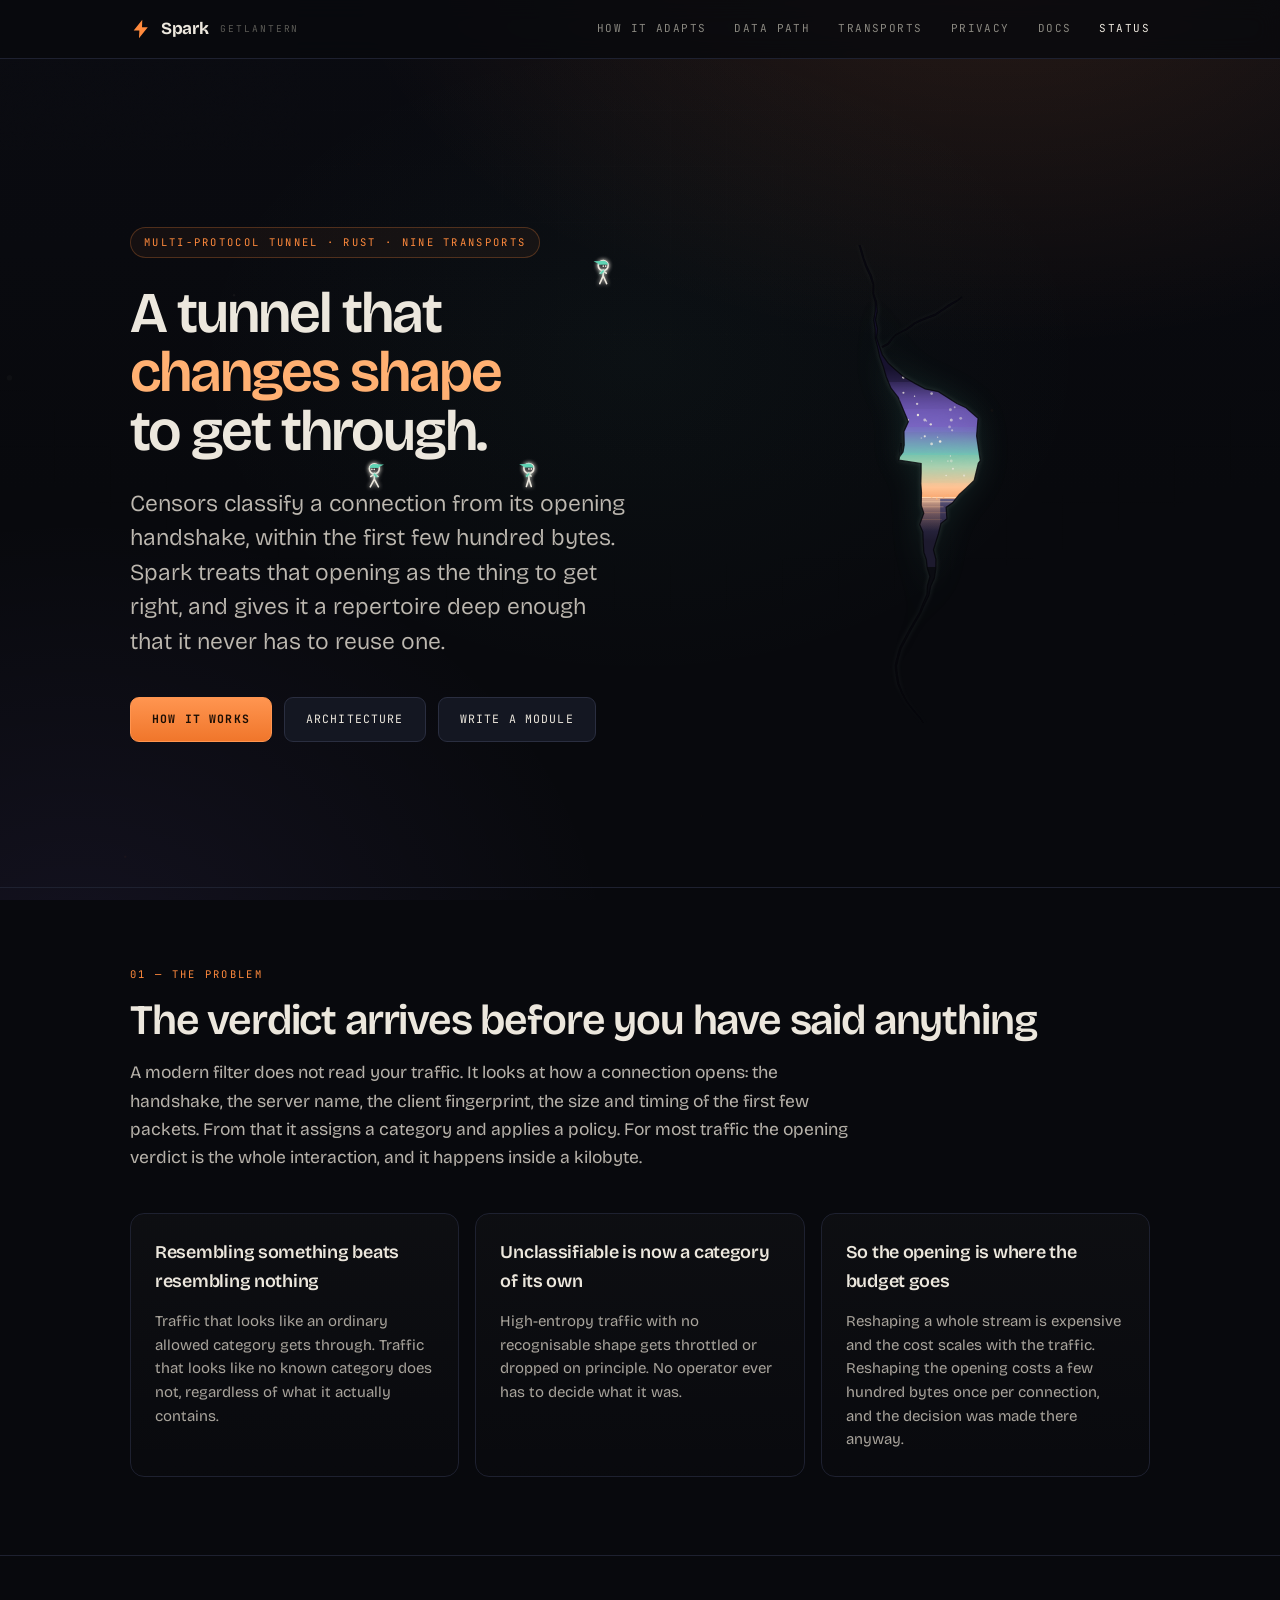
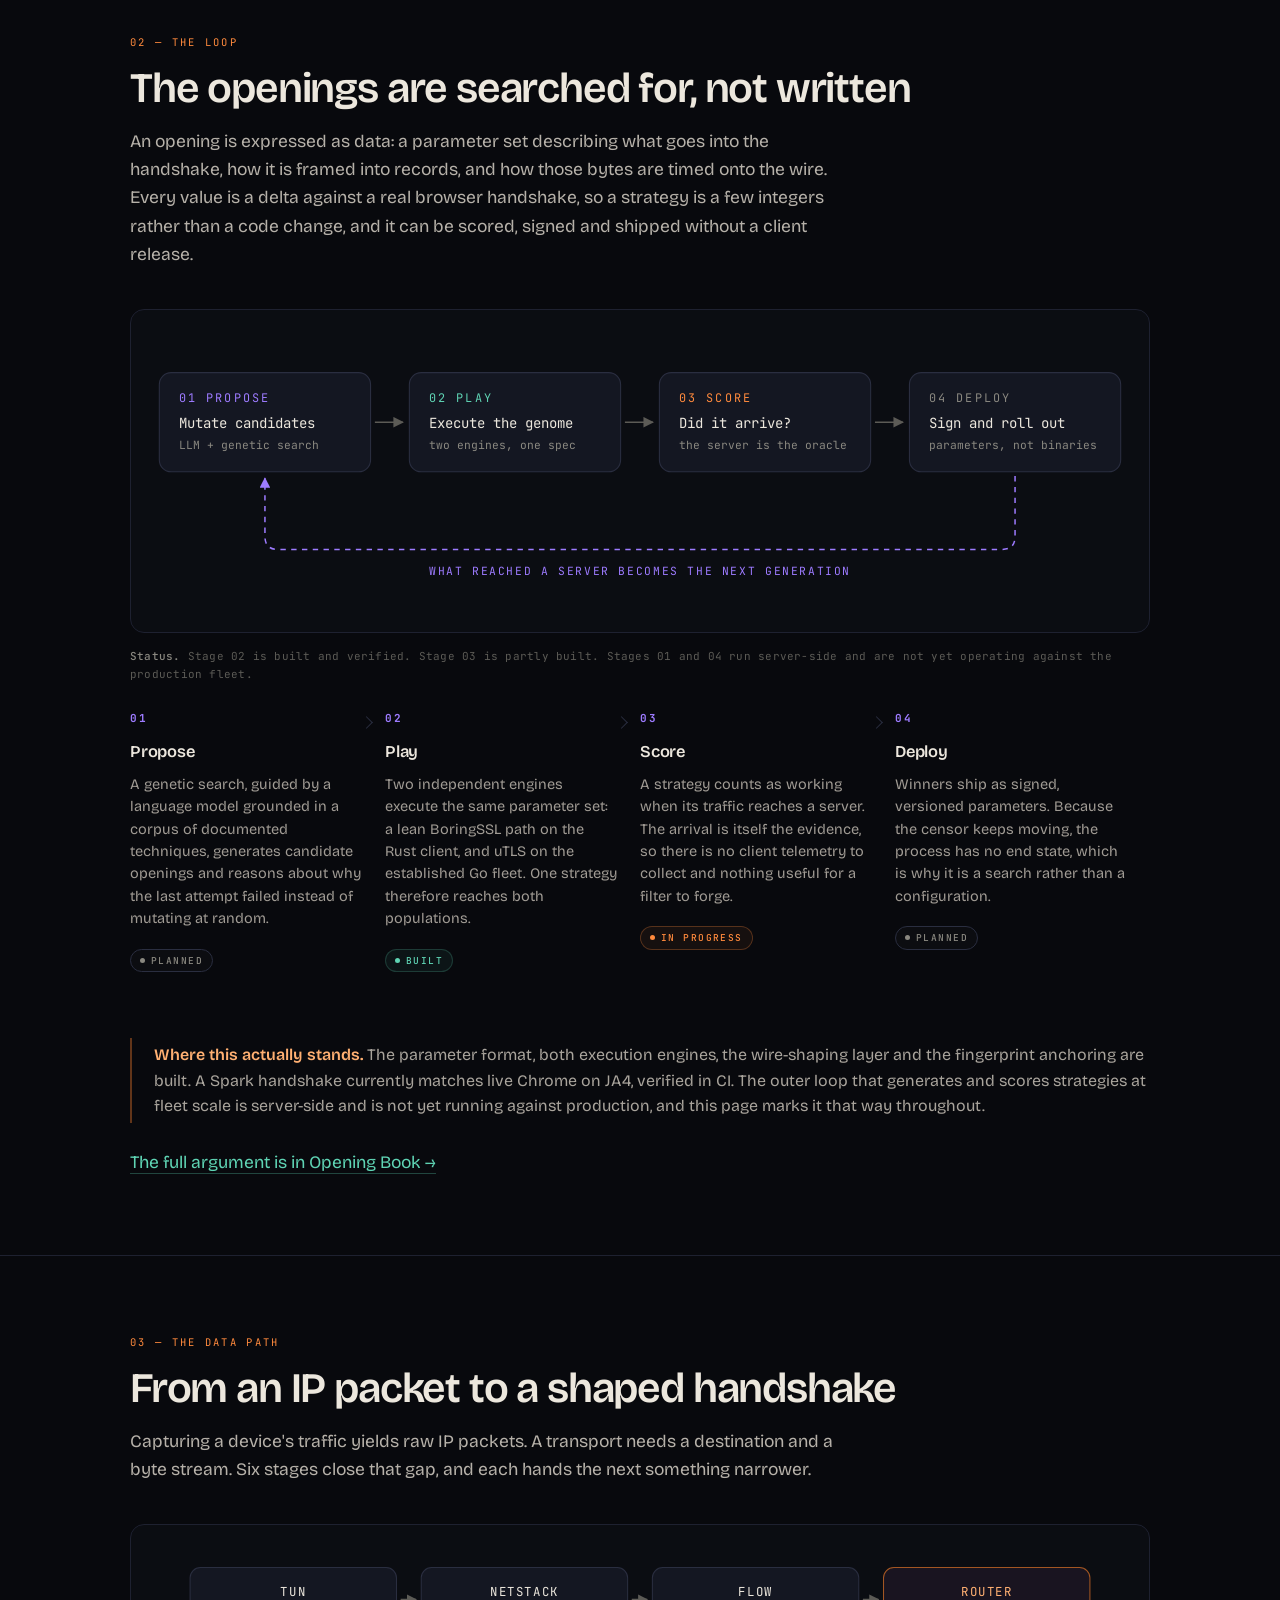
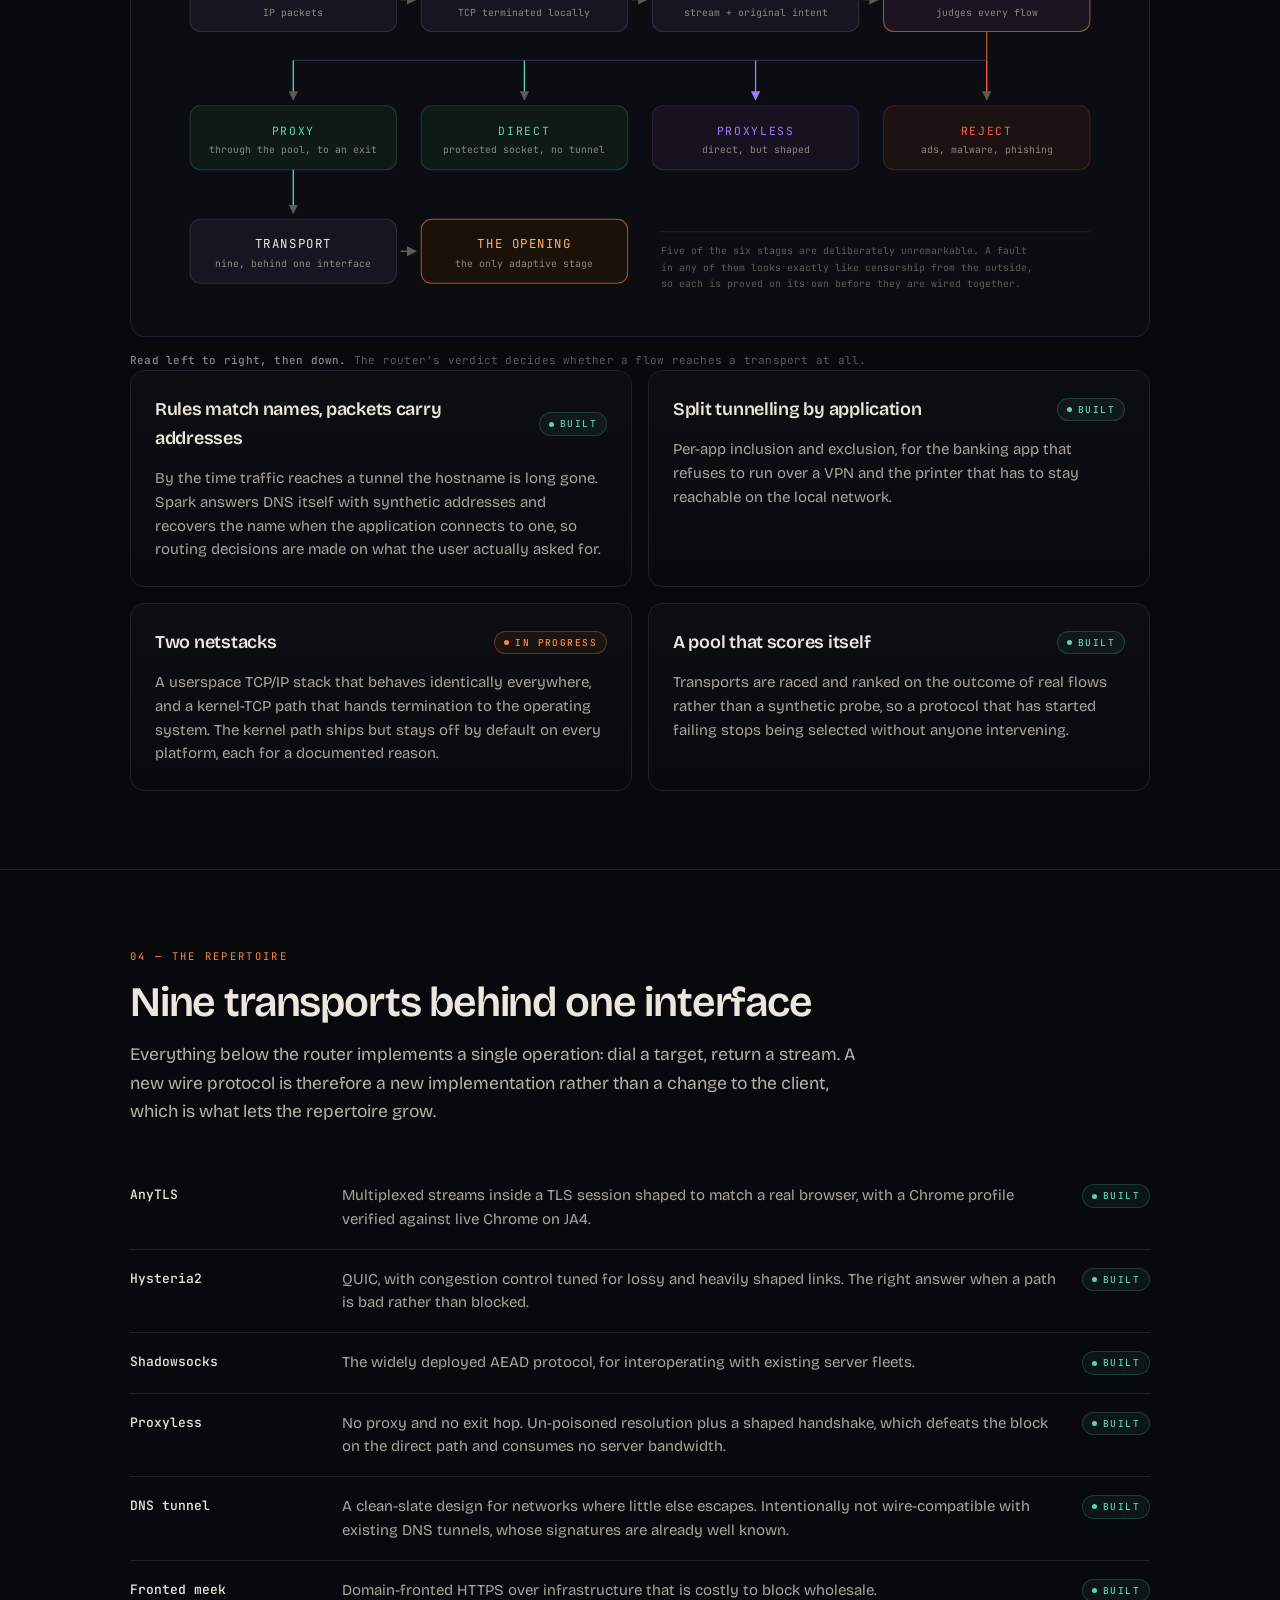
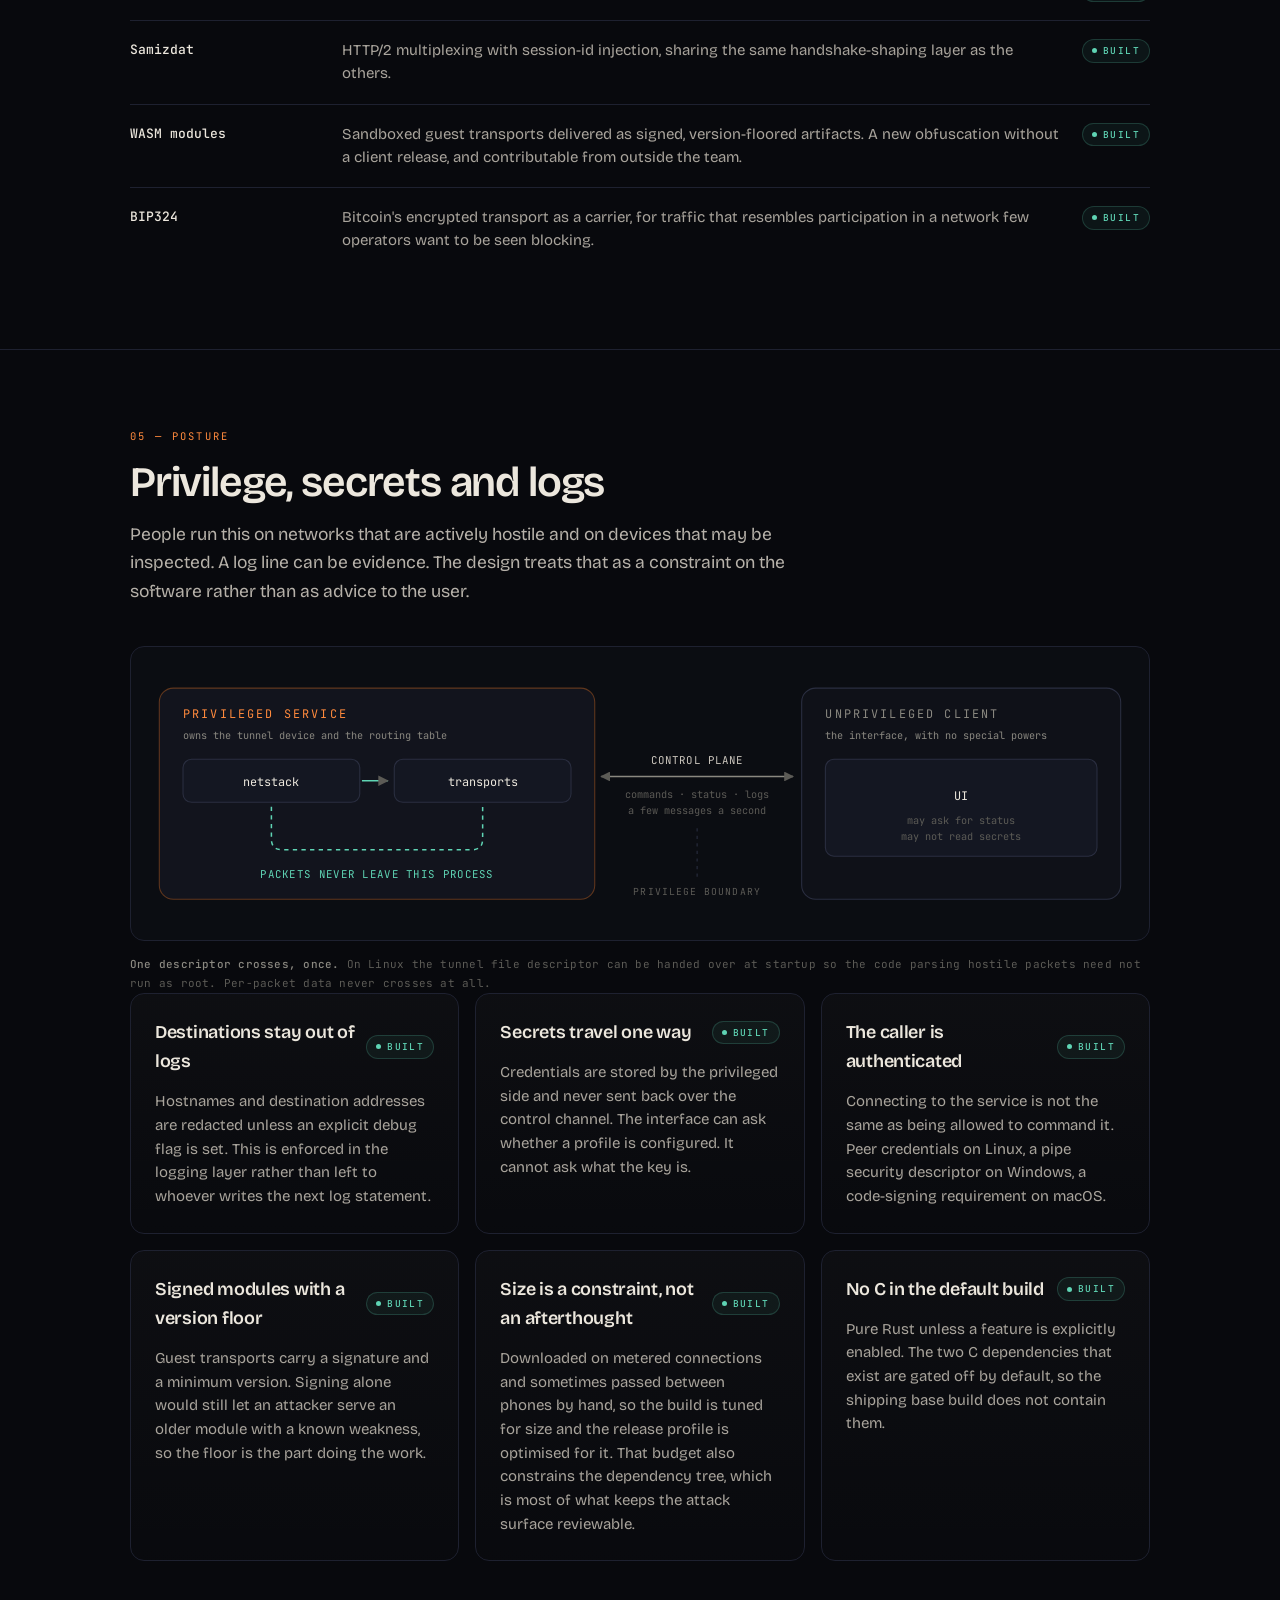
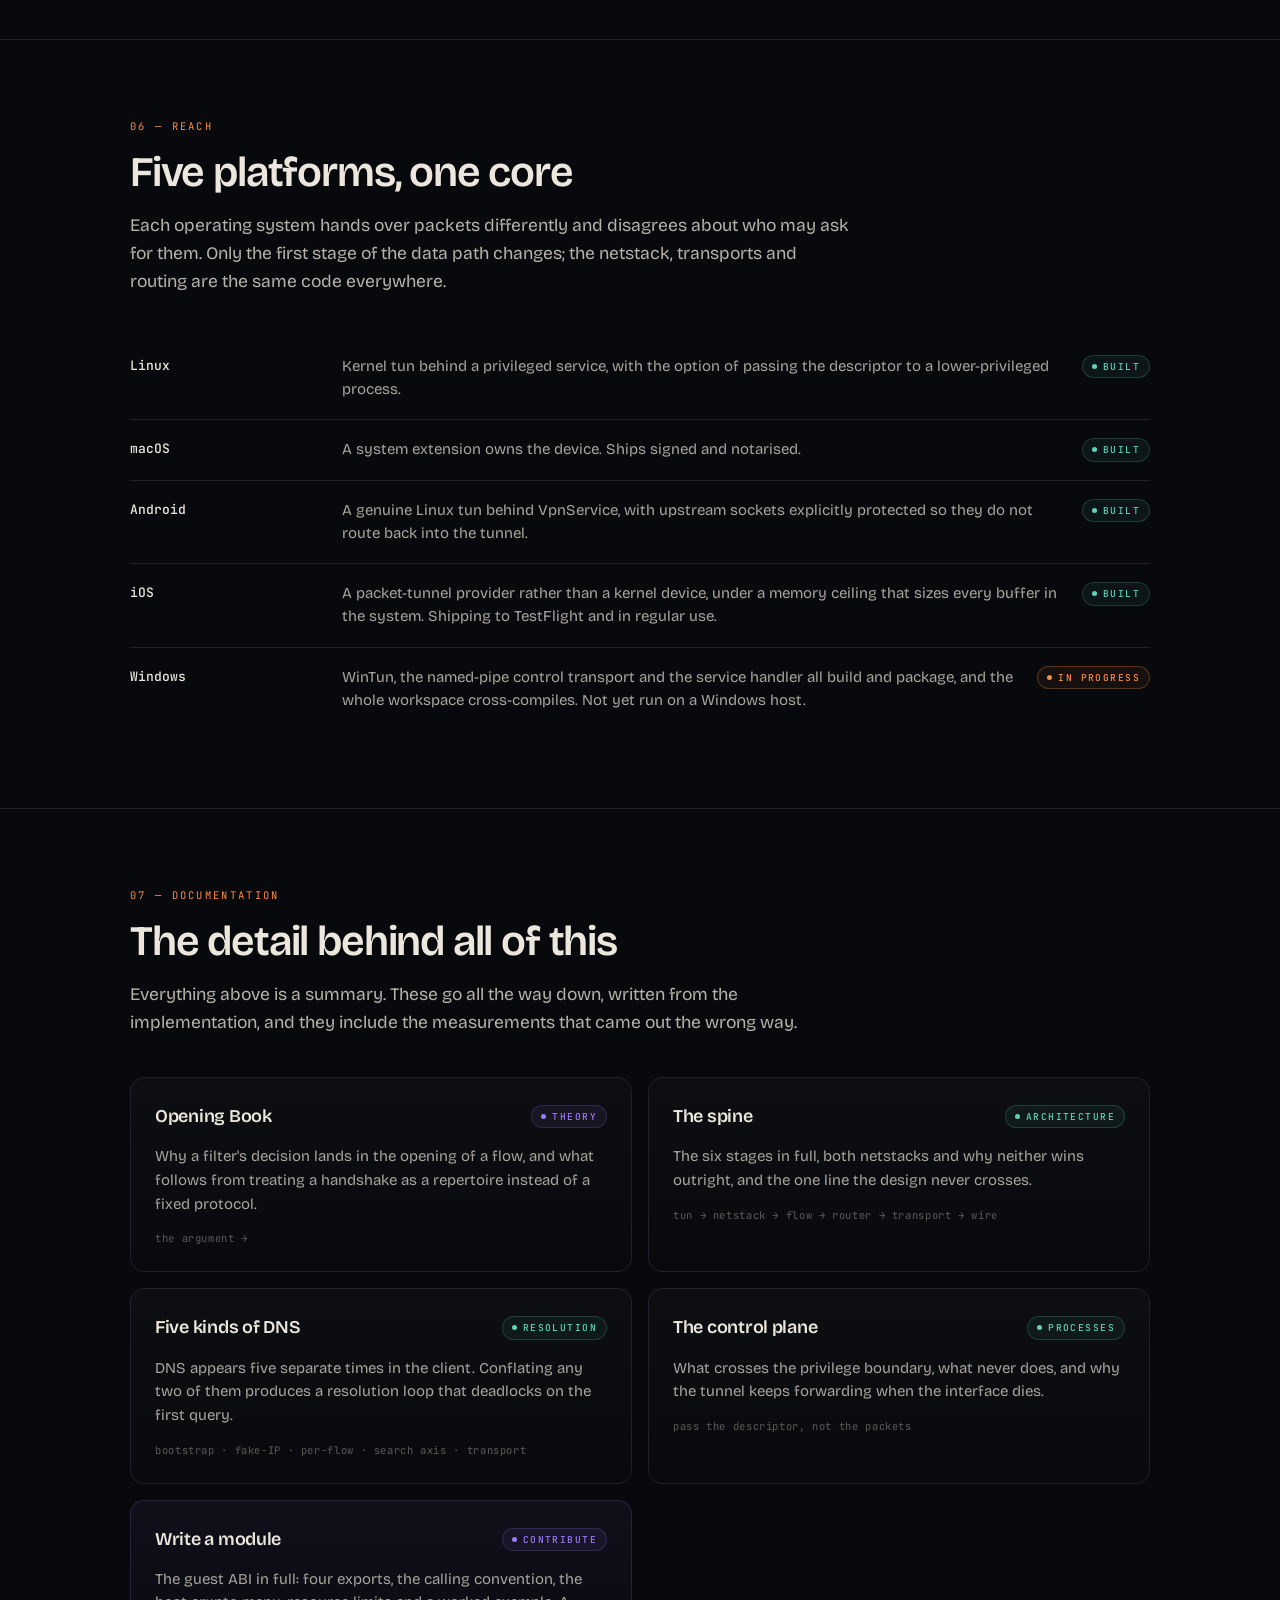
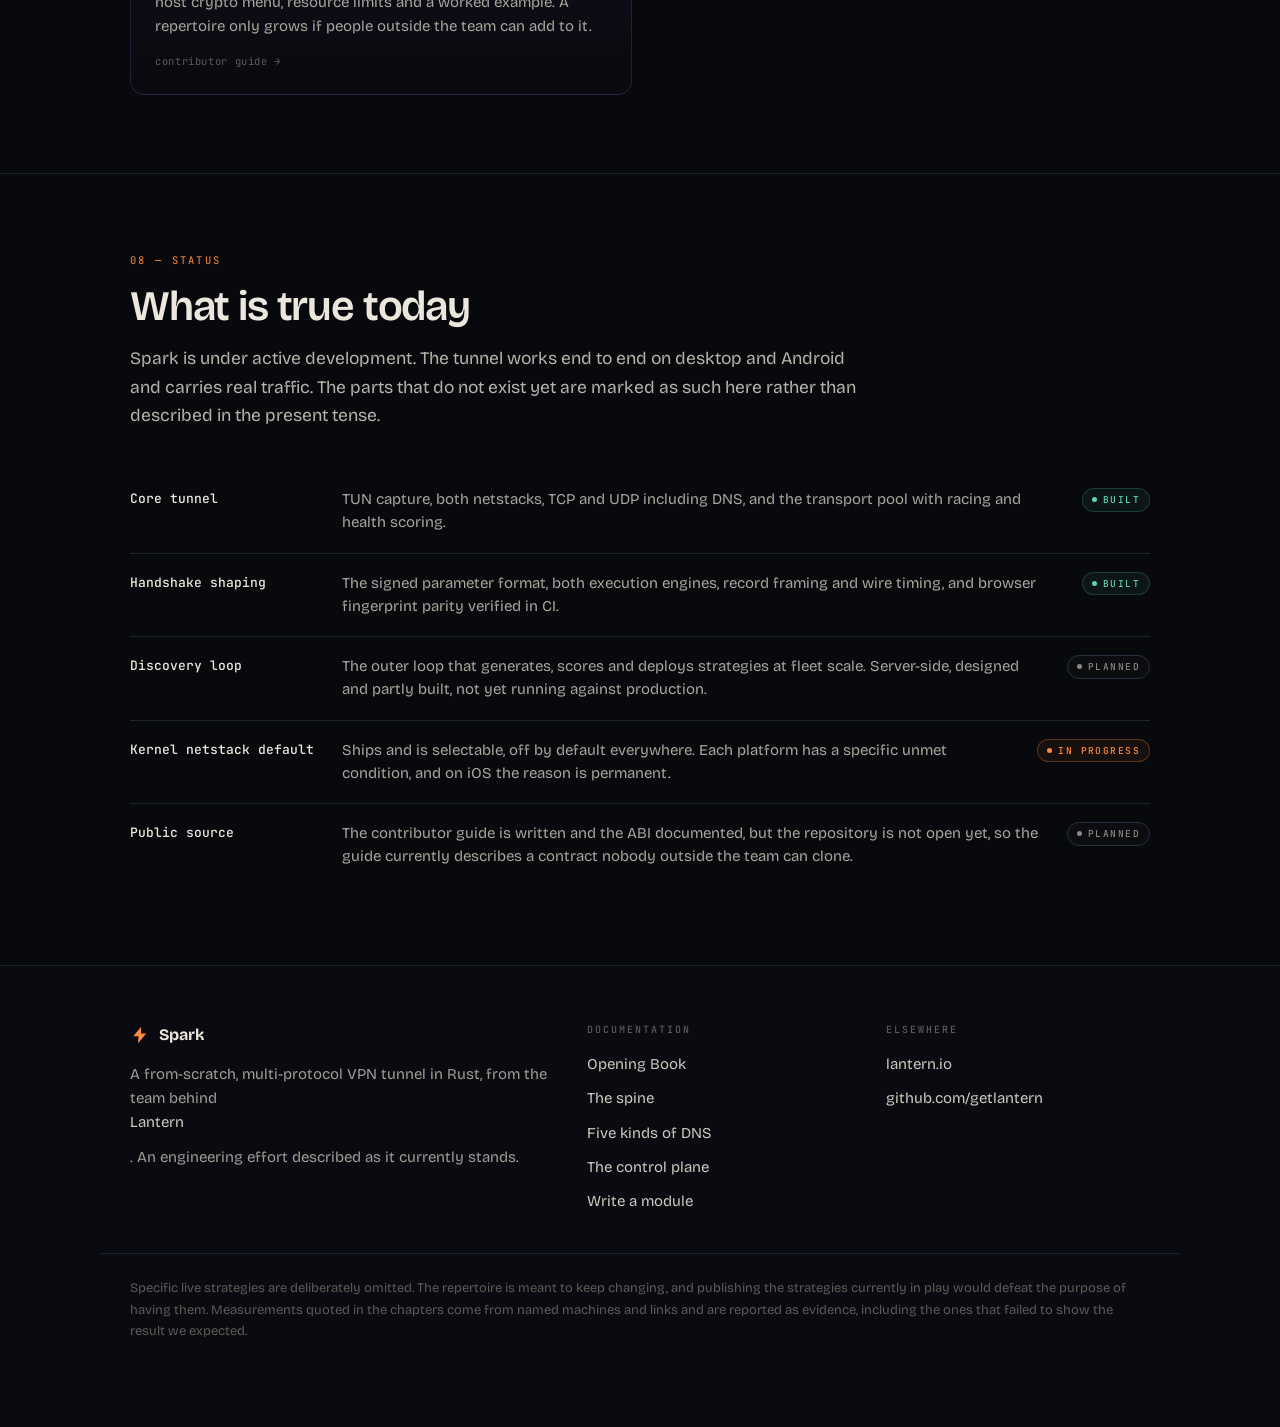
==== commit 38dae22e: "Little people: the page as terrain After teamLab's "A Musical Wall where Little People Live" (2017–," ====
--- a/index.html
+++ b/index.html
@@ -24,8 +24,9 @@
 <link href="https://fonts.googleapis.com/css2?family=Bricolage+Grotesque:opsz,wght@12..96,300;12..96,400;12..96,600;12..96,700&family=Fraunces:ital,opsz,wght@0,9..144,300;0,9..144,400;1,9..144,300&family=JetBrains+Mono:wght@400;500;700&display=swap" rel="stylesheet">
 <link rel="stylesheet" href="assets/site.css" />
 <script src="assets/site.js" defer></script>
+<script src="assets/little.js" defer></script>
 </head>
-<body>
+<body data-little-people>
 <div class="bg"></div><div class="board"></div>
 <svg class="grain" aria-hidden="true" xmlns="http://www.w3.org/2000/svg"><filter id="n"><feTurbulence type="fractalNoise" baseFrequency=".9" numOctaves="2" stitchTiles="stitch"/></filter><rect width="100%" height="100%" filter="url(#n)"/></svg>
 <svg width="0" height="0" aria-hidden="true" style="position:absolute" xmlns="http://www.w3.org/2000/svg"><defs>
@@ -57,13 +58,13 @@
 <header class="tall">
   <div class="hero">
     <div>
-      <span class="kicker rise">Multi-protocol tunnel · Rust · nine transports</span>
-      <h1 class="rise" style="transition-delay:.06s">A tunnel that<br><span class="br">changes shape</span><br>to get through.</h1>
-      <p class="lede rise" style="transition-delay:.14s">Censors classify a connection from its opening handshake, within the first few hundred bytes. Spark treats that opening as the thing to get right, and gives it a repertoire deep enough that it never has to reuse one.</p>
+      <span class="kicker rise" data-ledge>Multi-protocol tunnel · Rust · nine transports</span>
+      <h1 class="rise" data-ledge style="transition-delay:.06s">A tunnel that<br><span class="br">changes shape</span><br>to get through.</h1>
+      <p class="lede rise" data-ledge style="transition-delay:.14s">Censors classify a connection from its opening handshake, within the first few hundred bytes. Spark treats that opening as the thing to get right, and gives it a repertoire deep enough that it never has to reuse one.</p>
       <div class="cta rise" style="transition-delay:.24s">
-        <a class="btn pri" href="#adapt">How it works</a>
-        <a class="btn" href="architecture.html">Architecture</a>
-        <a class="btn" href="modules.html">Write a module</a>
+        <a class="btn pri" href="#adapt" data-ledge>How it works</a>
+        <a class="btn" href="architecture.html" data-ledge>Architecture</a>
+        <a class="btn" href="modules.html" data-ledge>Write a module</a>
       </div>
     </div>
     <div class="breach rise" style="transition-delay:.18s" aria-hidden="true">
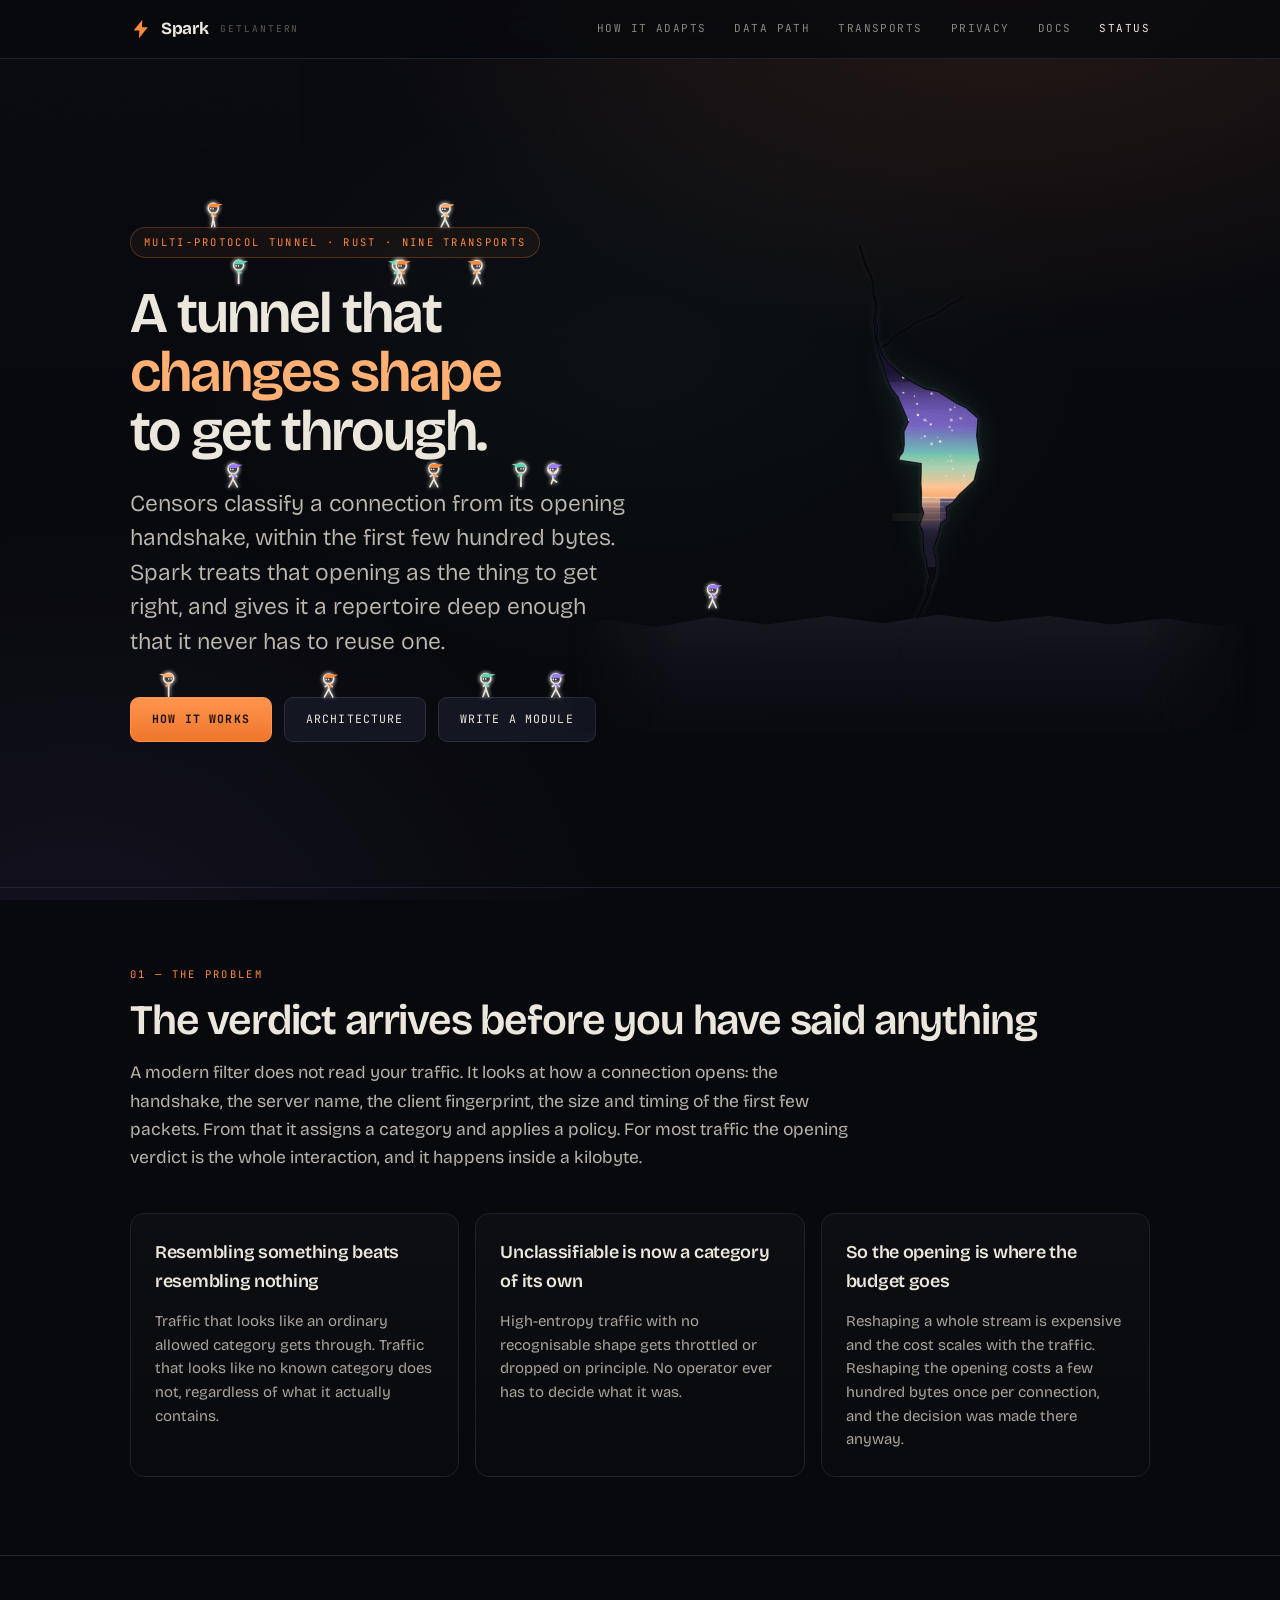
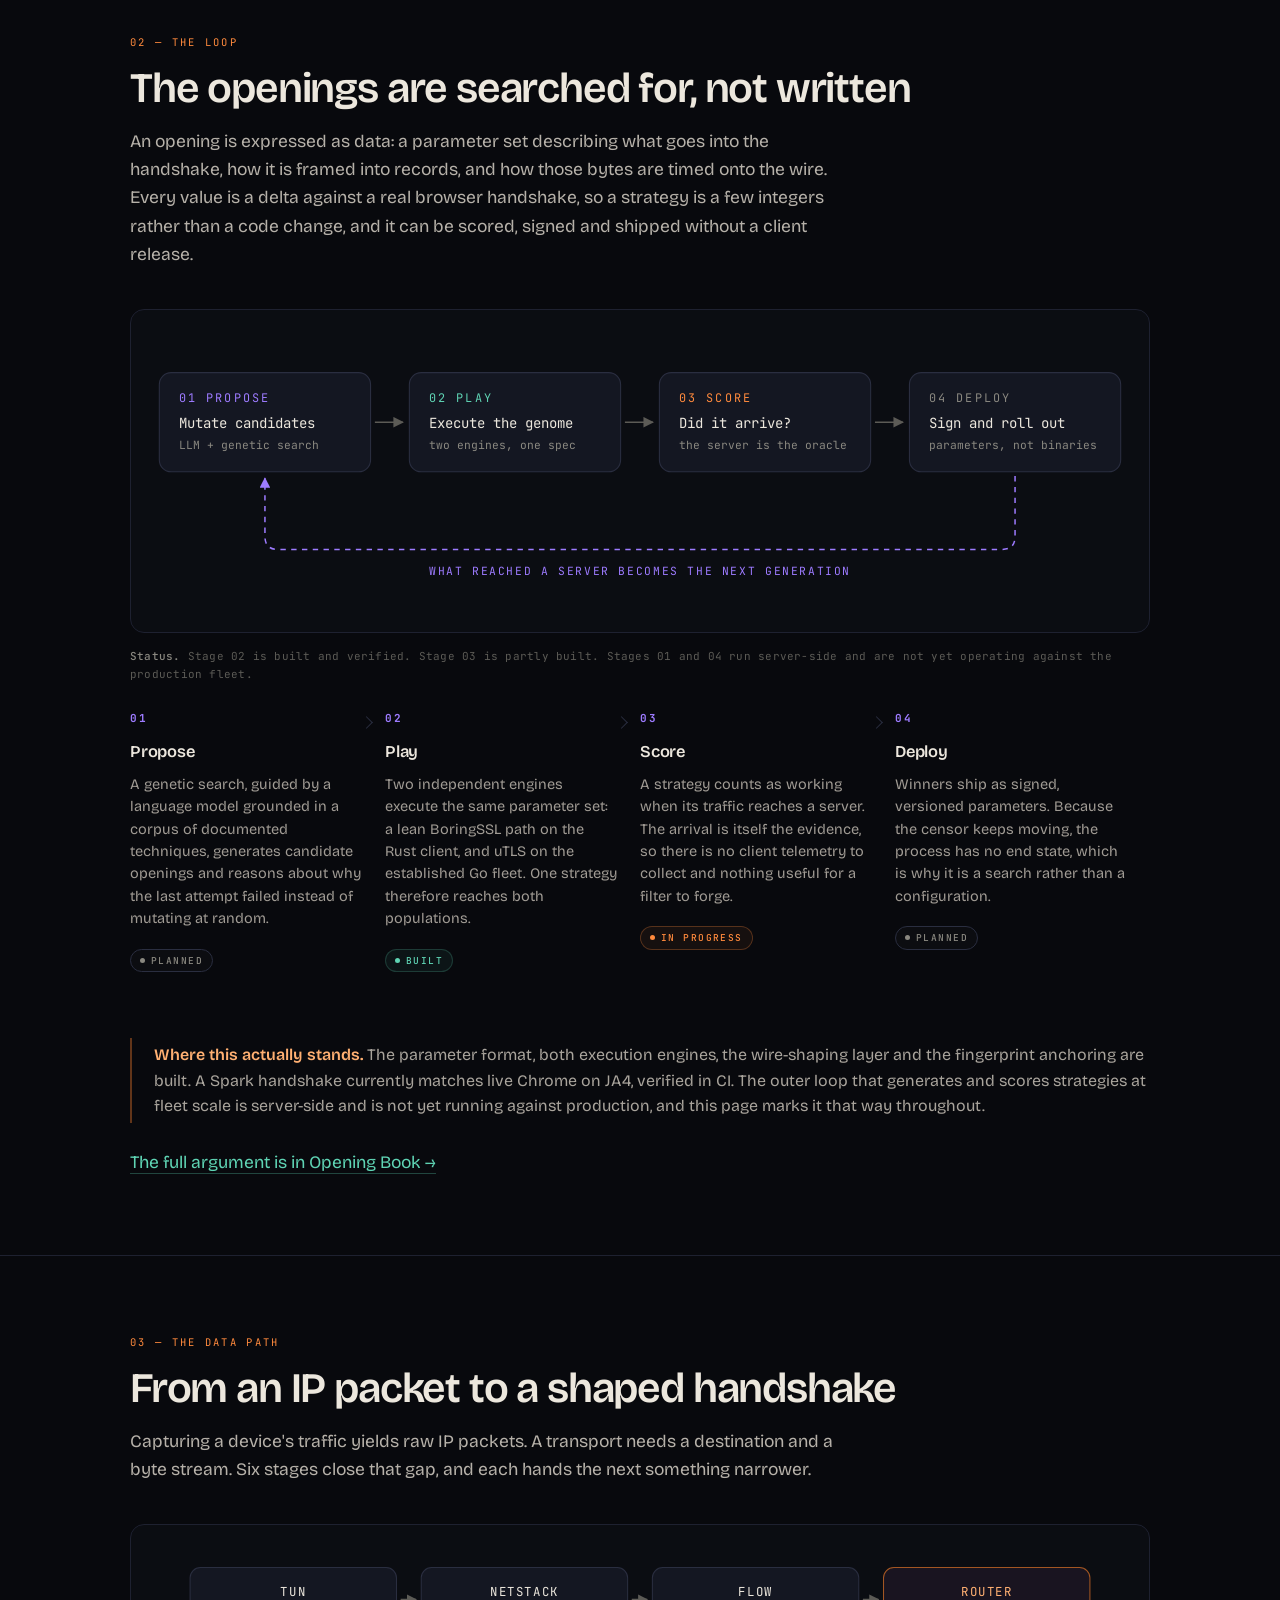
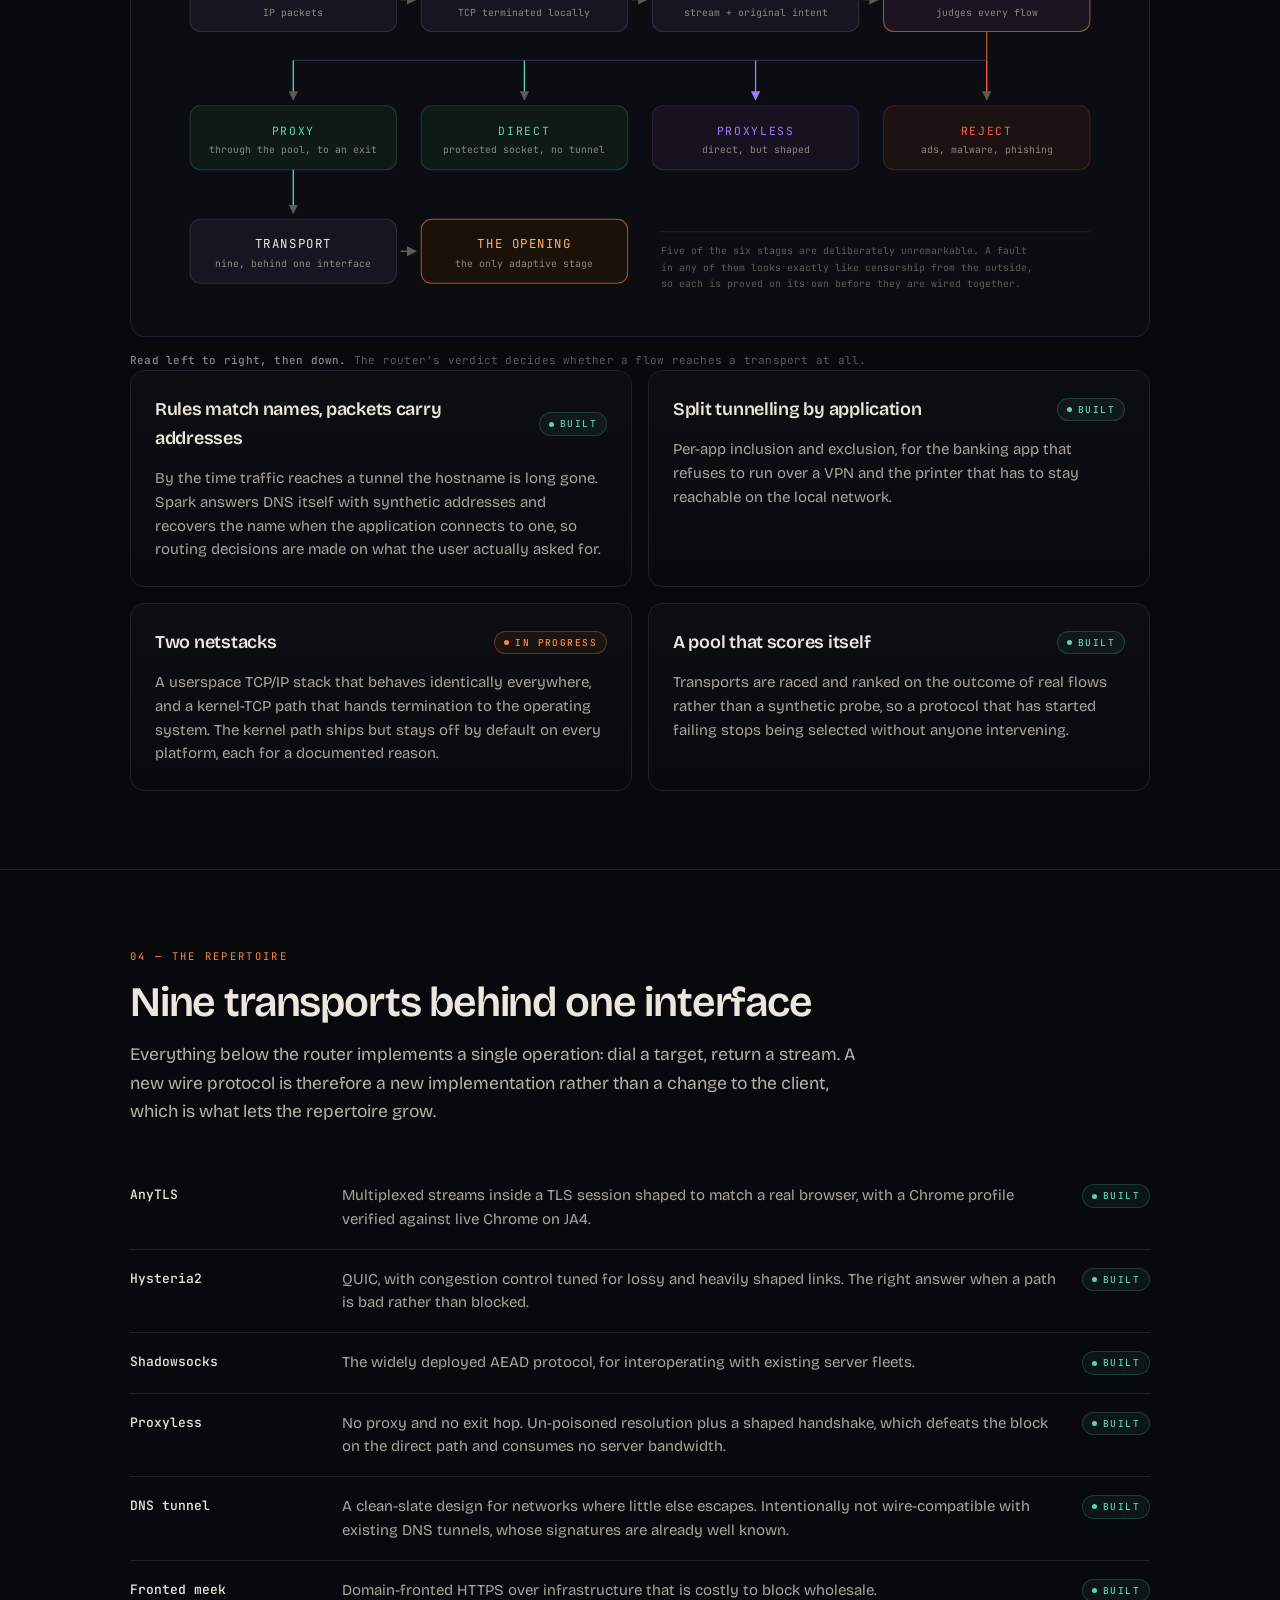
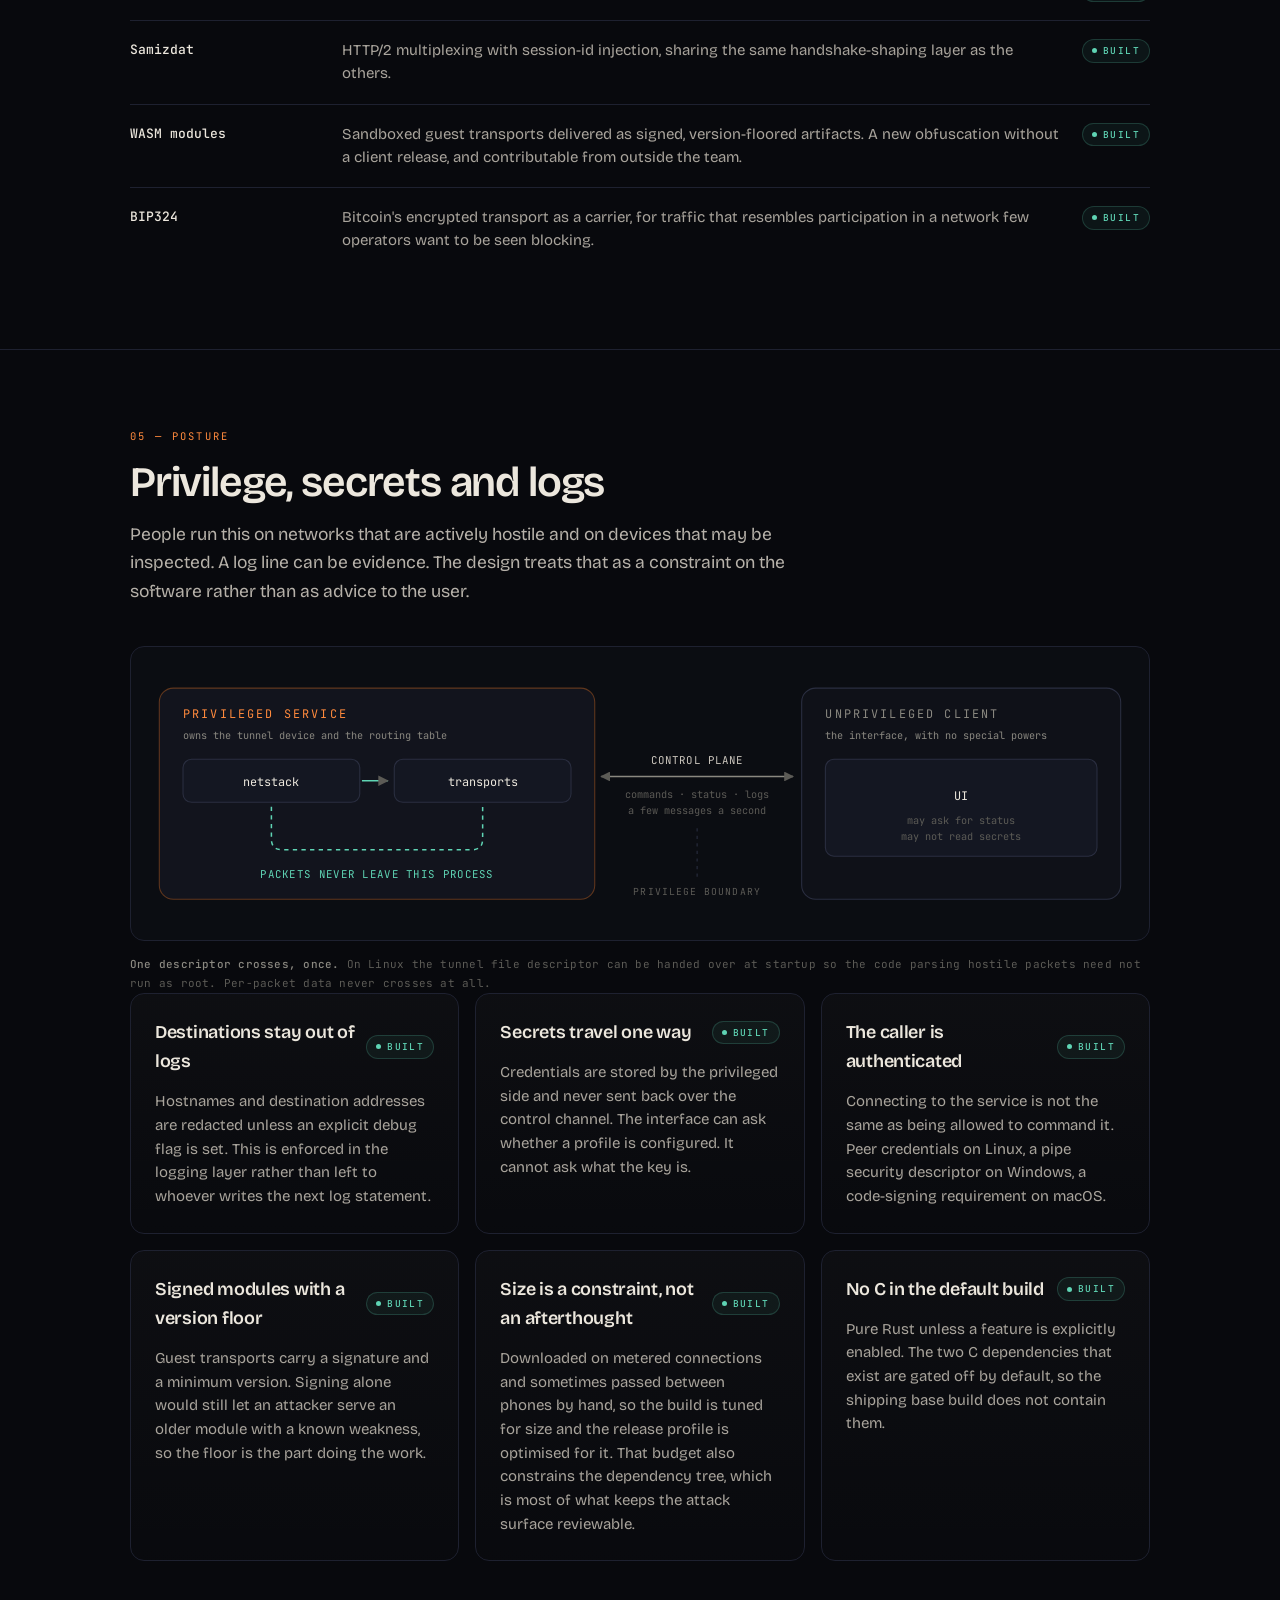
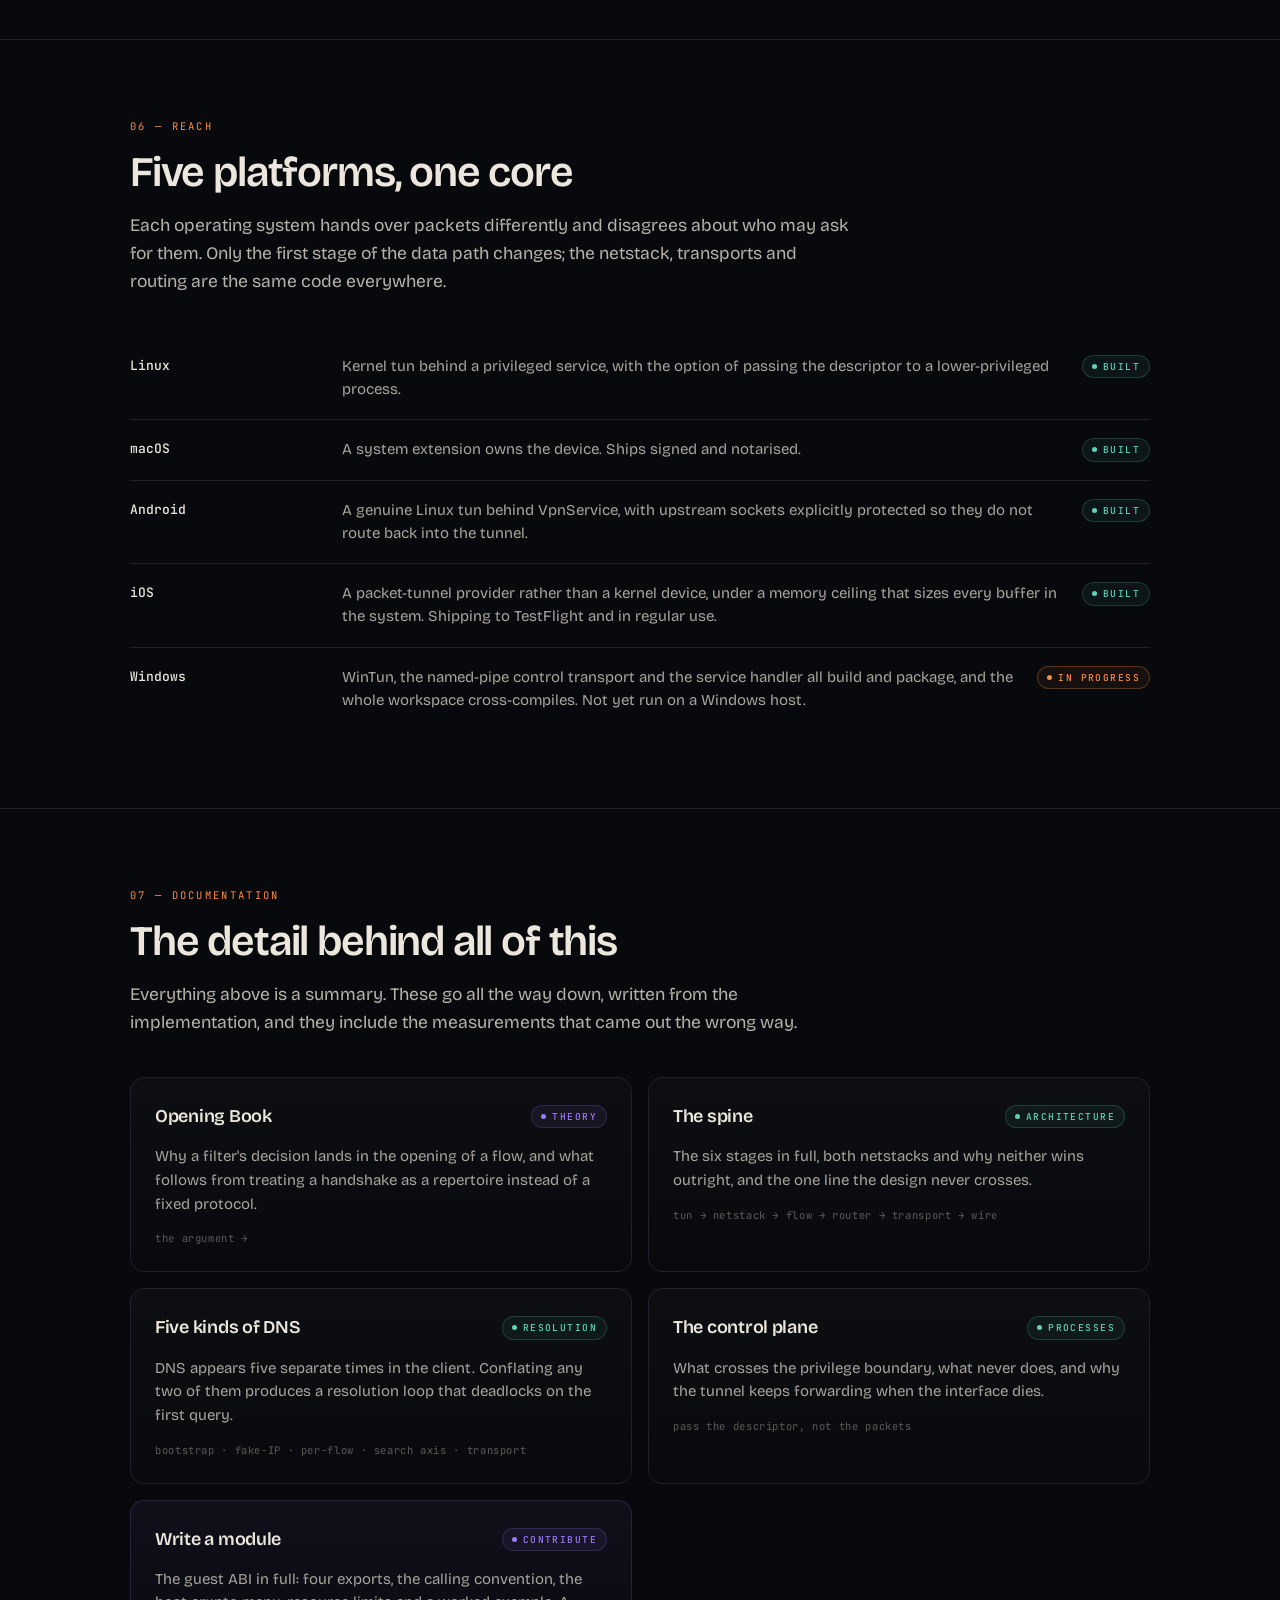
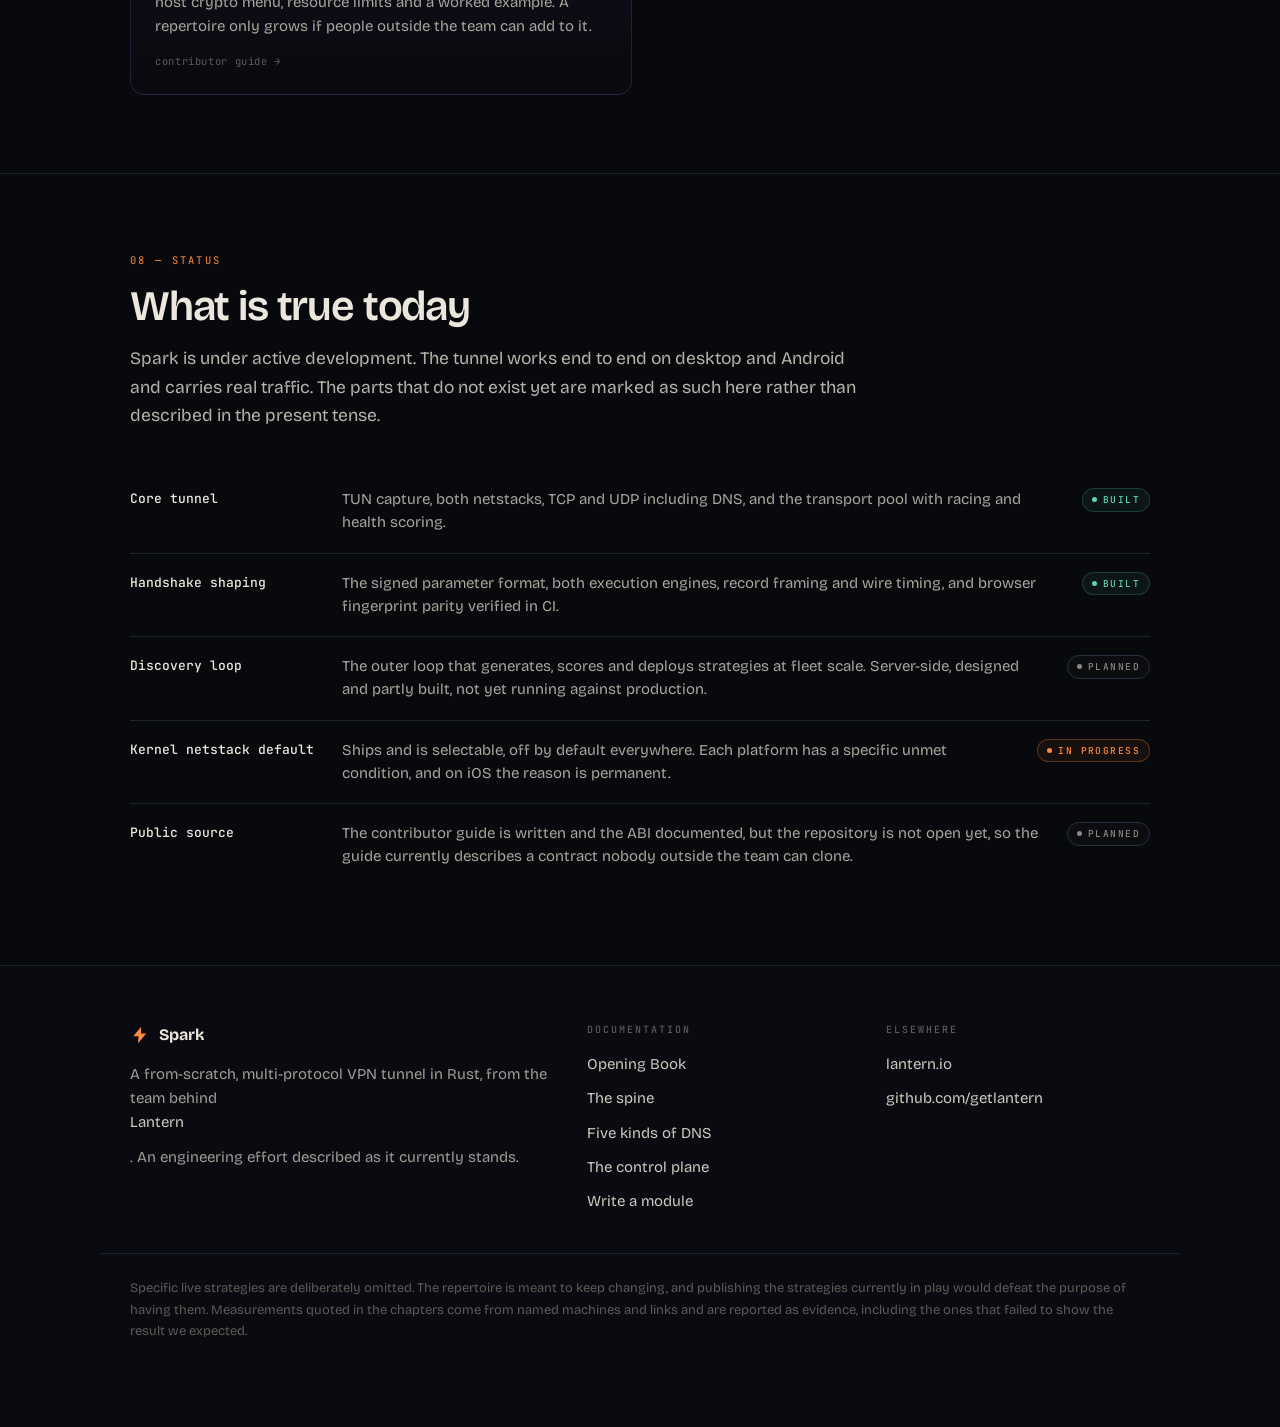
==== commit bca6dd9d: "Little people: everyone is trying to reach the break Turns the crowd from wandering to purposeful, a" ====
--- a/index.html
+++ b/index.html
@@ -158,6 +158,8 @@
 <path d="M216.4,-16.0 L217.3,-5.4 L220.6,5.0 L223.6,15.4 L227.1,25.9 L232.0,36.2 L235.6,46.3 L235.3,56.7 L238.1,67.1 L237.9,77.3 L236.2,88.0 L237.8,98.3 L238.0,109.0 L240.7,119.5 L243.1,130.7 L247.2,141.9 L250.8,154.3 L256.4,167.6 L264.8,178.5 L270.6,192.2 L276.7,206.9 L271.6,218.3 L271.9,234.1 L270.5,242.5 L267.7,246.3 L268.1,231.9 L265.8,251.9 L291.7,255.8 L291.7,266.4 L291.4,279.5 L292.1,289.9 L291.8,304.9 L294.8,314.0 L290.0,327.3 L293.7,336.2 L294.1,348.1 L294.9,360.0 L297.8,368.5 L298.8,378.2 L302.0,388.1 L299.0,399.2 L298.5,409.3 L293.9,419.7 L290.0,430.1 L283.7,440.6 L277.8,450.9 L272.1,461.3 L266.7,471.9 L263.8,482.4 L261.3,493.0 L262.5,503.4 L264.4,513.9 L268.9,524.3 L274.6,534.7 L282.5,545.0 L291.5,555.3 L296.9,565.7 L303.5,576.1 L303.8,575.9 L297.3,565.5 L291.8,555.1 L282.9,544.7 L275.0,534.3 L269.5,524.0 L265.6,513.3 L263.8,503.1 L262.8,492.8 L265.2,482.8 L268.2,472.3 L273.7,462.1 L279.3,451.7 L285.1,441.3 L291.2,430.9 L295.8,420.5 L300.8,410.3 L302.9,399.7 L307.3,390.0 L308.9,378.9 L309.1,368.2 L306.2,356.8 L309.3,346.8 L312.0,338.1 L314.9,326.1 L321.9,320.6 L321.0,307.2 L328.3,302.2 L336.4,292.1 L344.1,285.0 L353.8,275.7 L358.7,255.6 L361.0,252.4 L356.7,223.6 L358.4,202.9 L344.3,190.6 L333.6,185.6 L312.0,171.8 L296.5,168.5 L284.4,162.0 L270.8,154.0 L262.1,146.4 L253.6,138.8 L246.3,128.7 L242.9,118.8 L239.5,108.5 L240.7,98.2 L238.3,87.6 L240.3,77.7 L239.5,67.0 L235.9,56.6 L236.2,46.3 L233.3,35.8 L228.3,25.3 L224.5,15.1 L221.6,4.7 L218.1,-5.7 L217.1,-16.0 Z" fill="none" stroke="#05060a" stroke-width="1.5" opacity=".8" stroke-linejoin="miter"/>
 <path d="M246.7,119.6 L253.4,116.2 L256.2,112.7 L258.5,108.9 L261.9,105.5 L268.1,102.1 L274.7,99.1 L279.6,95.7 L283.8,92.4 L290.3,89.1 L299.0,85.7 L308.1,82.4 L313.8,78.5 L318.8,75.1 L323.9,71.9 L329.4,68.3 L335.3,64.8 L339.3,61.2 L339.0,60.9 L334.9,64.3 L328.9,67.3 L323.2,70.7 L318.3,74.3 L313.3,77.7 L307.5,81.3 L298.6,84.7 L289.9,88.1 L283.3,91.6 L279.1,95.0 L274.2,98.4 L267.9,101.8 L261.8,105.2 L258.3,108.7 L255.4,112.1 L252.6,115.5 L246.3,118.9 Z" fill="none" stroke="#05060a" stroke-width="1.5" opacity=".8" stroke-linejoin="miter"/>
 <g class="b-sparks" filter="url(#emberglow)"><circle class="s s0" r="1.7" fill="#ffb072"/><circle class="s s1" r="2.0" fill="#ffd9ae"/><circle class="s s2" r="1.4" fill="#ffd9ae"/><circle class="s s3" r="2.0" fill="#ffd9ae"/><circle class="s s4" r="2.3" fill="#ffd9ae"/><circle class="s s5" r="1.4" fill="#f2894a"/><circle class="s s6" r="2.1" fill="#ffc48c"/><circle class="s s7" r="2.0" fill="#ffb072"/><circle class="s s8" r="1.9" fill="#fff3e0"/><circle class="s s9" r="1.5" fill="#fff3e0"/><circle class="s s10" r="2.4" fill="#ffd9ae"/><circle class="s s11" r="1.3" fill="#ffb072"/><circle class="s s12" r="1.5" fill="#ffb072"/><circle class="s s13" r="1.2" fill="#ffc48c"/><circle class="s s14" r="1.8" fill="#ffc48c"/></g></svg>
+      <div class="ground" data-ledge aria-hidden="true"></div>
+      <div class="crack-lip" data-ledge aria-hidden="true"></div>
     </div>
   </div>
 </header>
--- a/assets/site.css
+++ b/assets/site.css
@@ -149,6 +149,30 @@
 
    Inspired by, not a reproduction of, that work — the geometry here is generated. */
 .breach{position:relative; width:100%}
+
+/* Barren ground beneath the breach, and a foothold at the opening itself.
+   Both are real elements so the little-people layer measures them as terrain: they wander the
+   dirt below the wall and raise ladders toward the light. The gap between the two is tuned to
+   sit just inside LADDER_REACH in little.js — pull them further apart and nobody can make the
+   climb, which is the whole picture. */
+.ground{position:absolute; left:-22%; right:-22%; top:76%; height:26%;
+  /* Fade at both ends. With hard edges it reads as a dark rectangle sitting in the column
+     rather than as ground continuing out of frame. */
+  -webkit-mask-image:linear-gradient(90deg,transparent,#000 16%,#000 84%,transparent);
+          mask-image:linear-gradient(90deg,transparent,#000 16%,#000 84%,transparent);
+  background:linear-gradient(180deg,#191a22 0%,#101119 45%,#0a0b11 100%);
+  clip-path:polygon(0 14%, 6% 9%, 13% 15%, 21% 7%, 29% 13%, 38% 6%, 46% 12%, 54% 5%,
+                    62% 11%, 70% 6%, 79% 13%, 87% 8%, 94% 14%, 100% 9%, 100% 100%, 0 100%);
+  opacity:.92; pointer-events:none}
+/* a thin lit rim along the crest, catching what comes through the crack */
+.ground::after{content:""; position:absolute; inset:0;
+  background:linear-gradient(180deg,rgba(255,176,114,.16) 0 3px,transparent 3px);
+  clip-path:inherit}
+.crack-lip{position:absolute; left:46%; width:11%; top:56%; height:8px;
+  /* Barely there: it exists so the little-people layer has a ledge to measure at the opening.
+     Drawn any stronger and it reads as a shelf bolted across the crack. */
+  border-radius:2px; background:rgba(255,196,140,.05); pointer-events:none}
+
 /* No rounded corners and no drop shadow: those made it read as a UI card sitting on the page
    rather than as a wall the page is looking at. It is a crop of something larger. */
 .breach-svg{display:block; width:100%; height:auto; overflow:hidden}
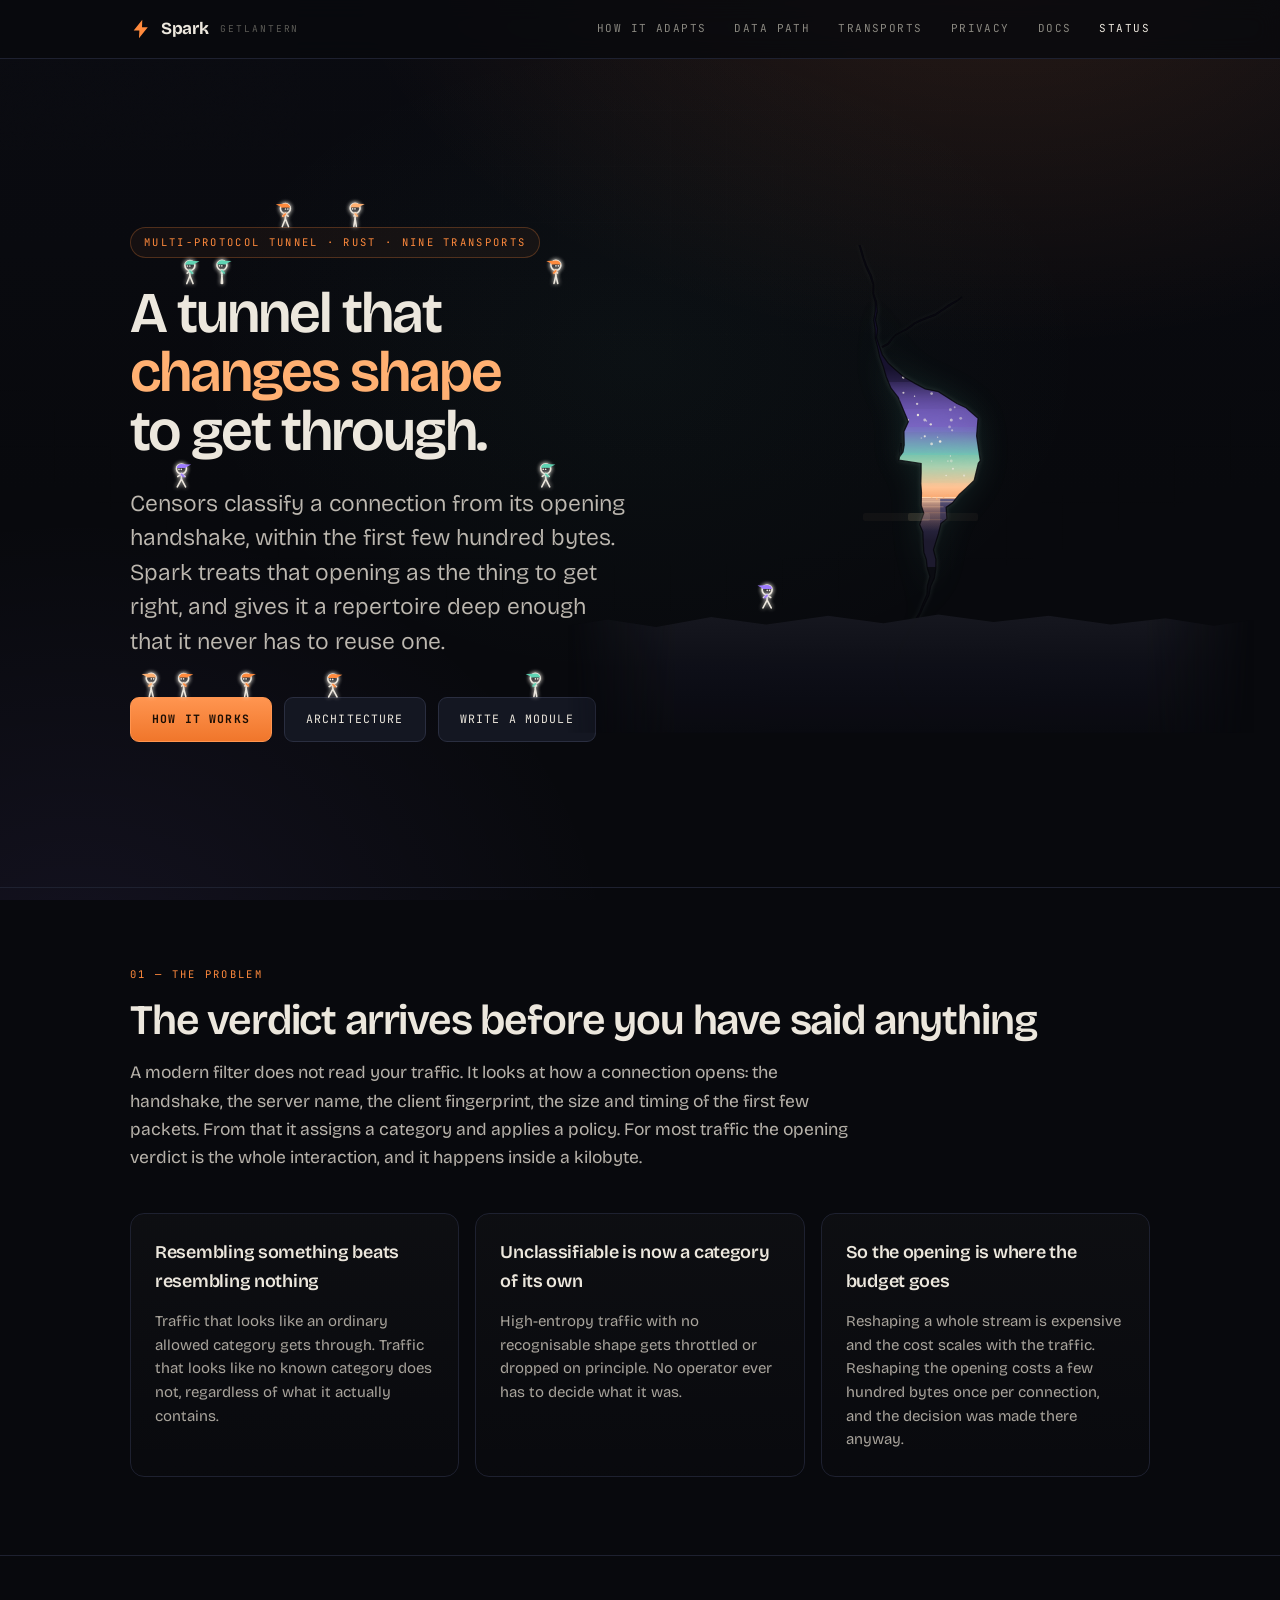
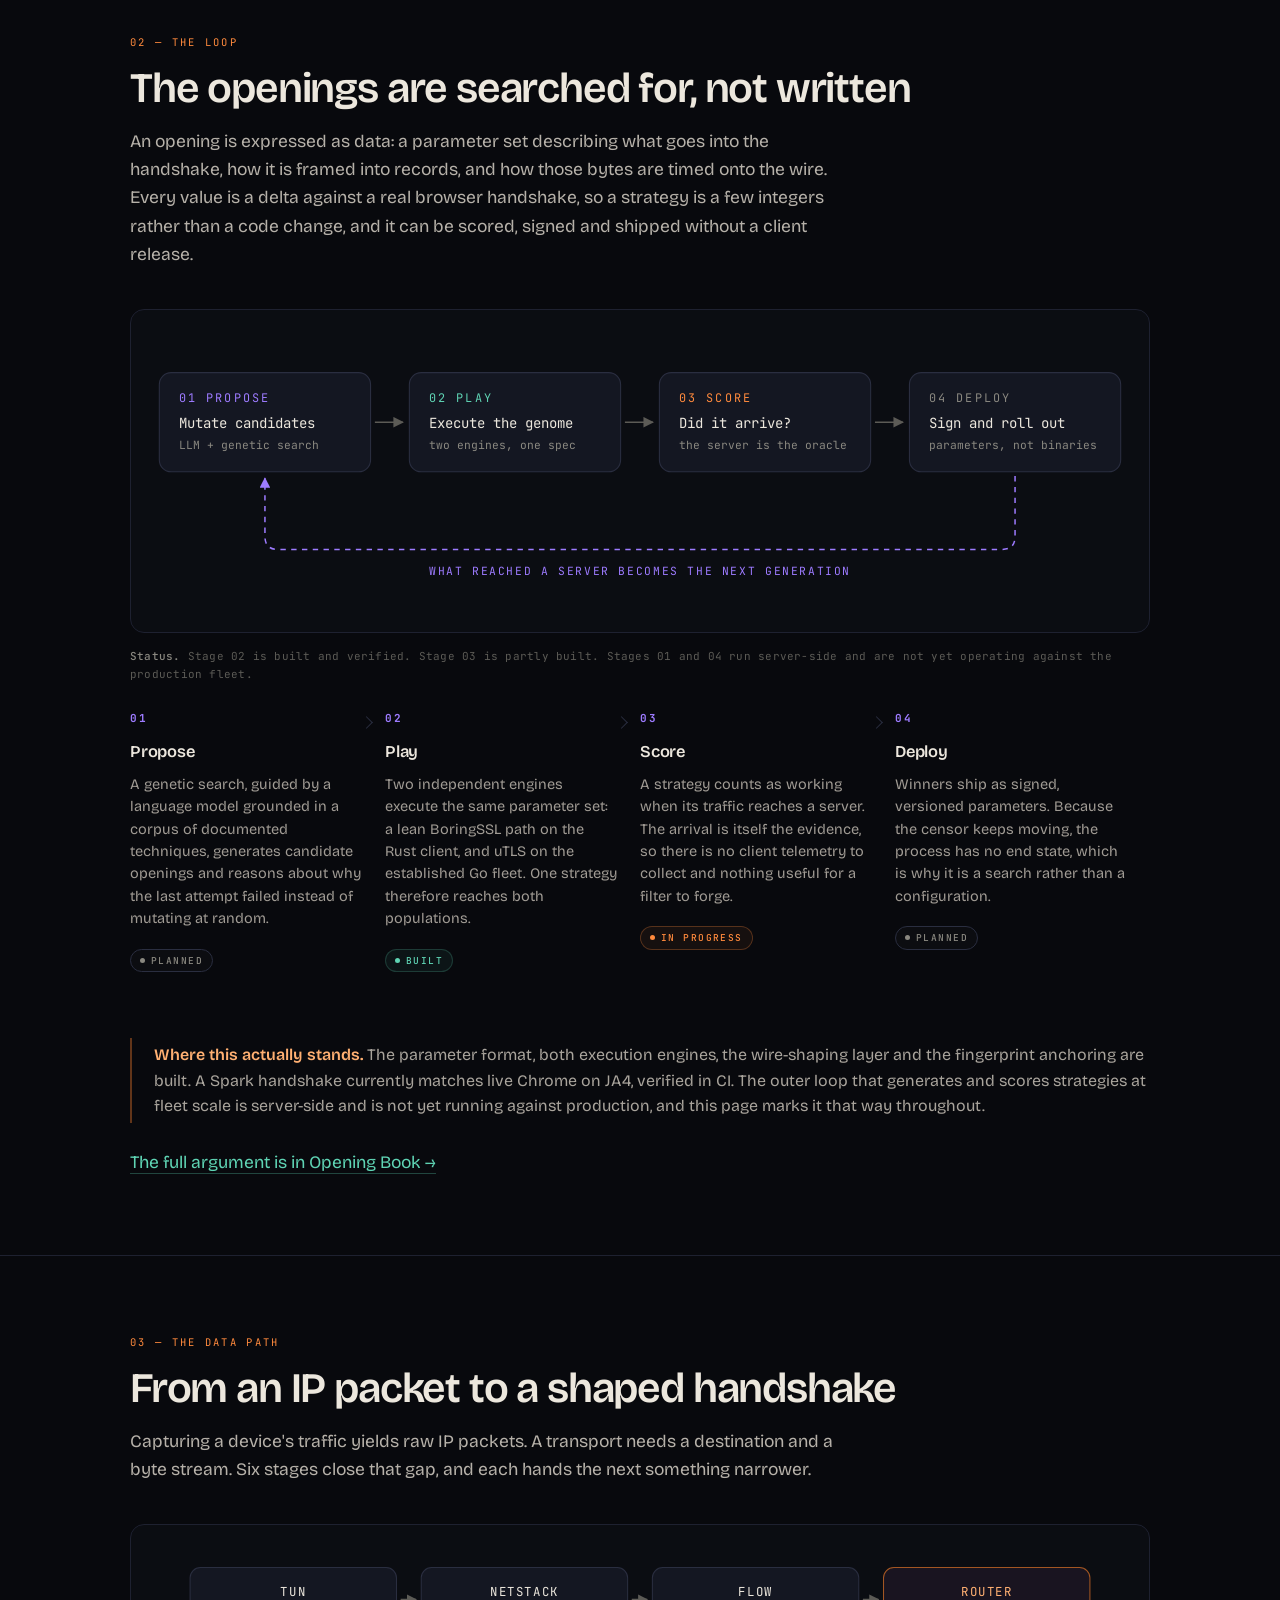
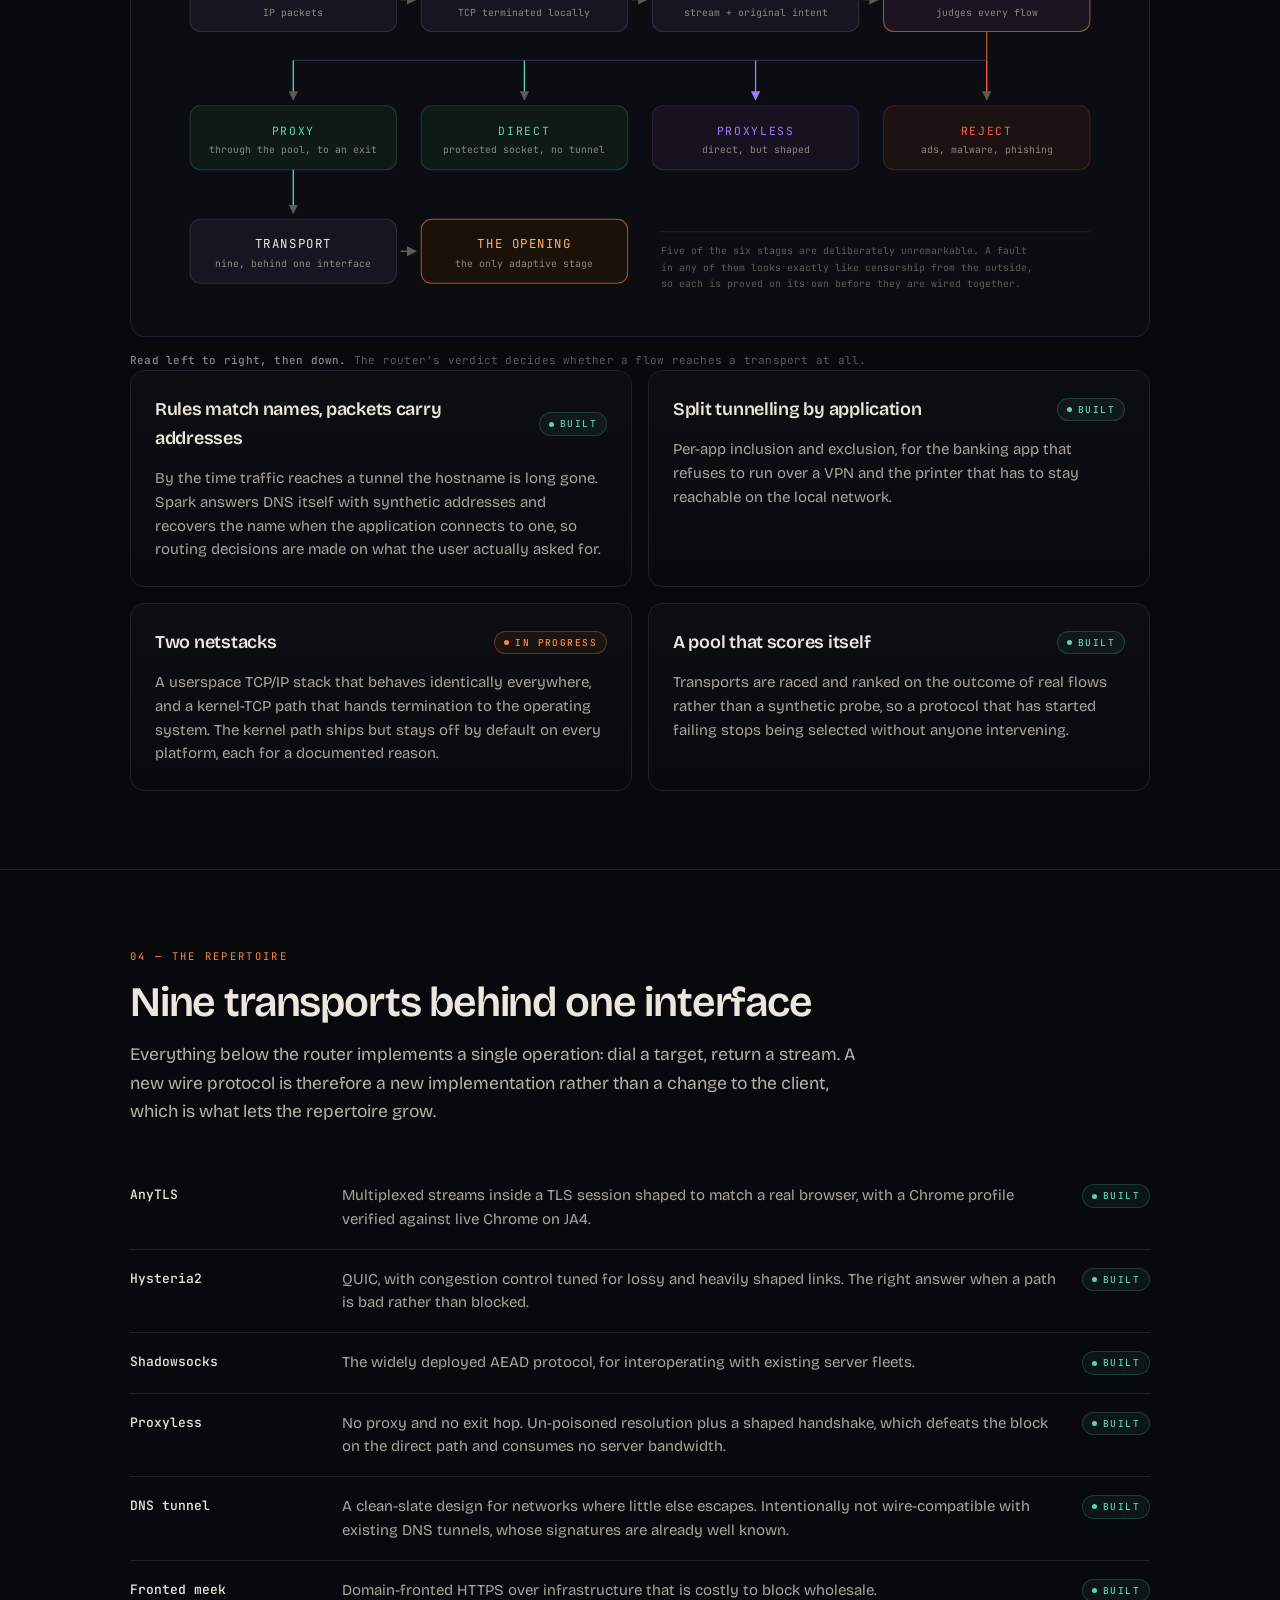
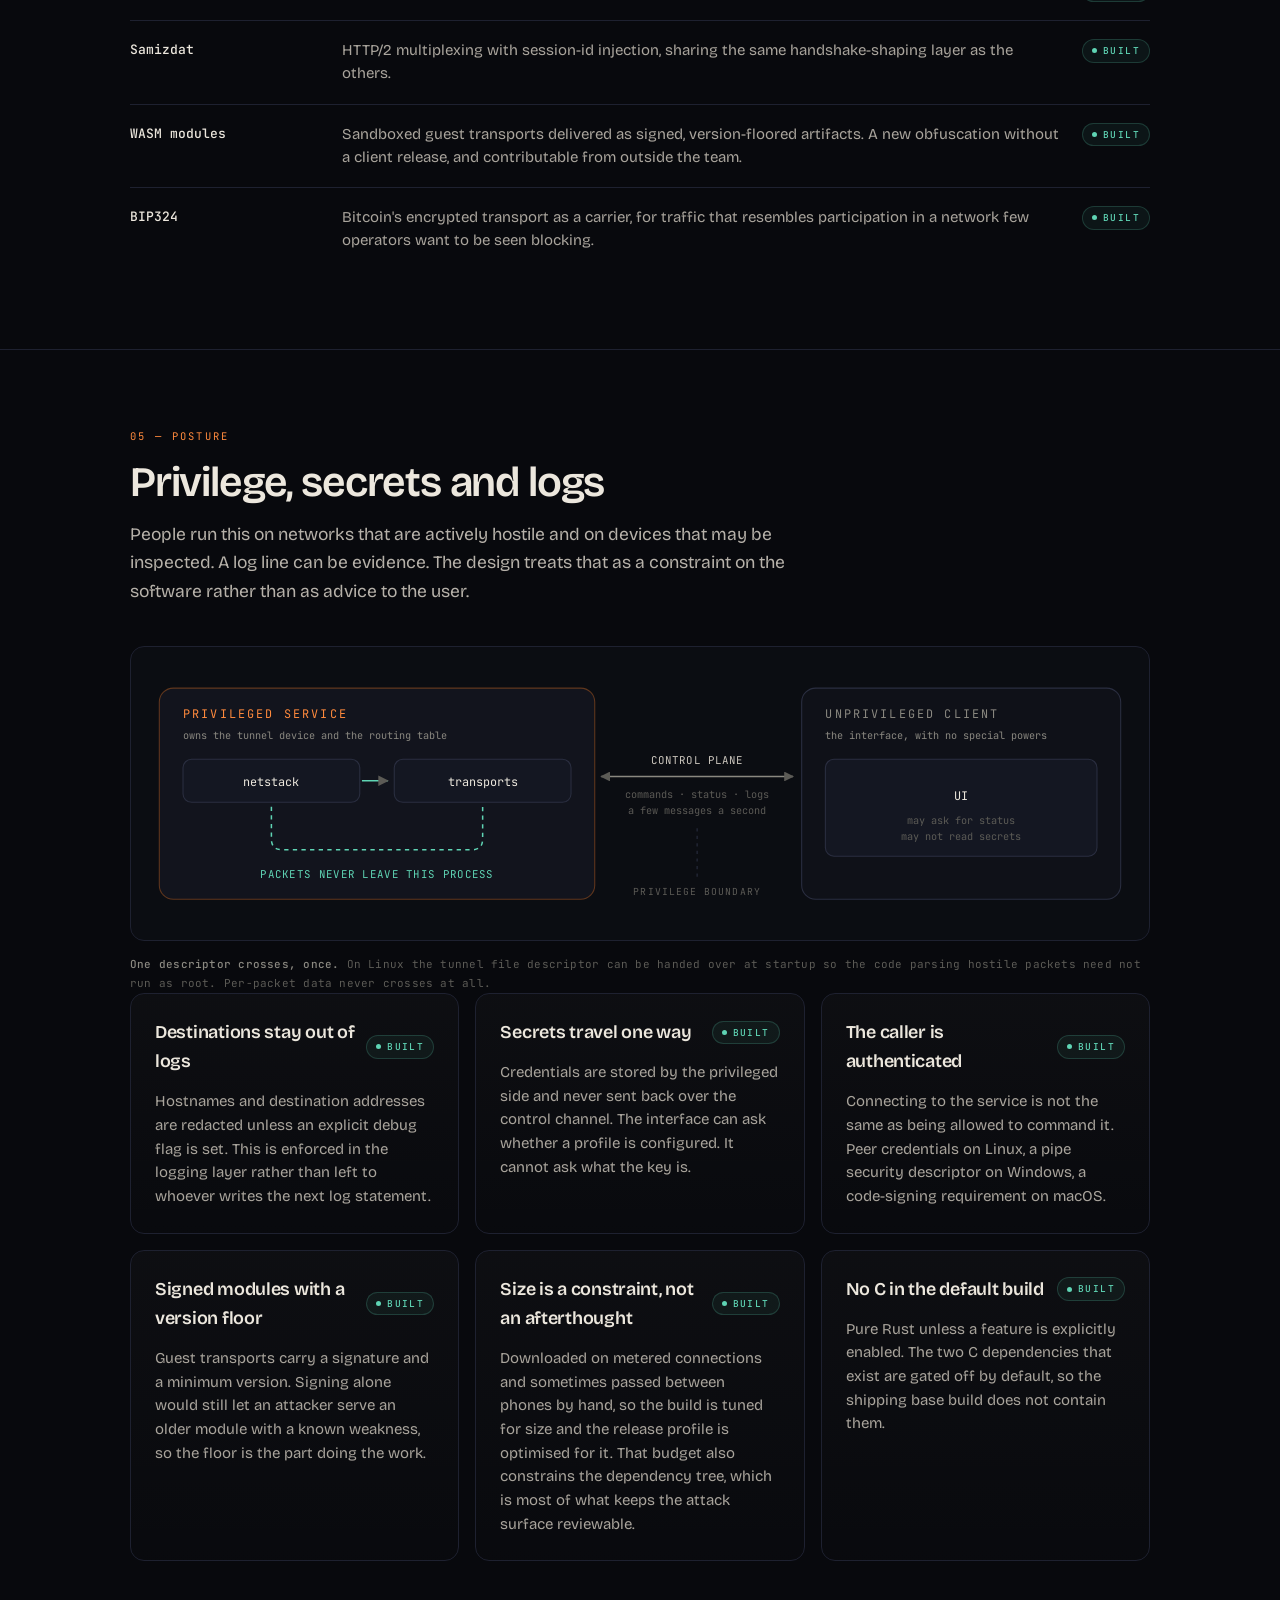
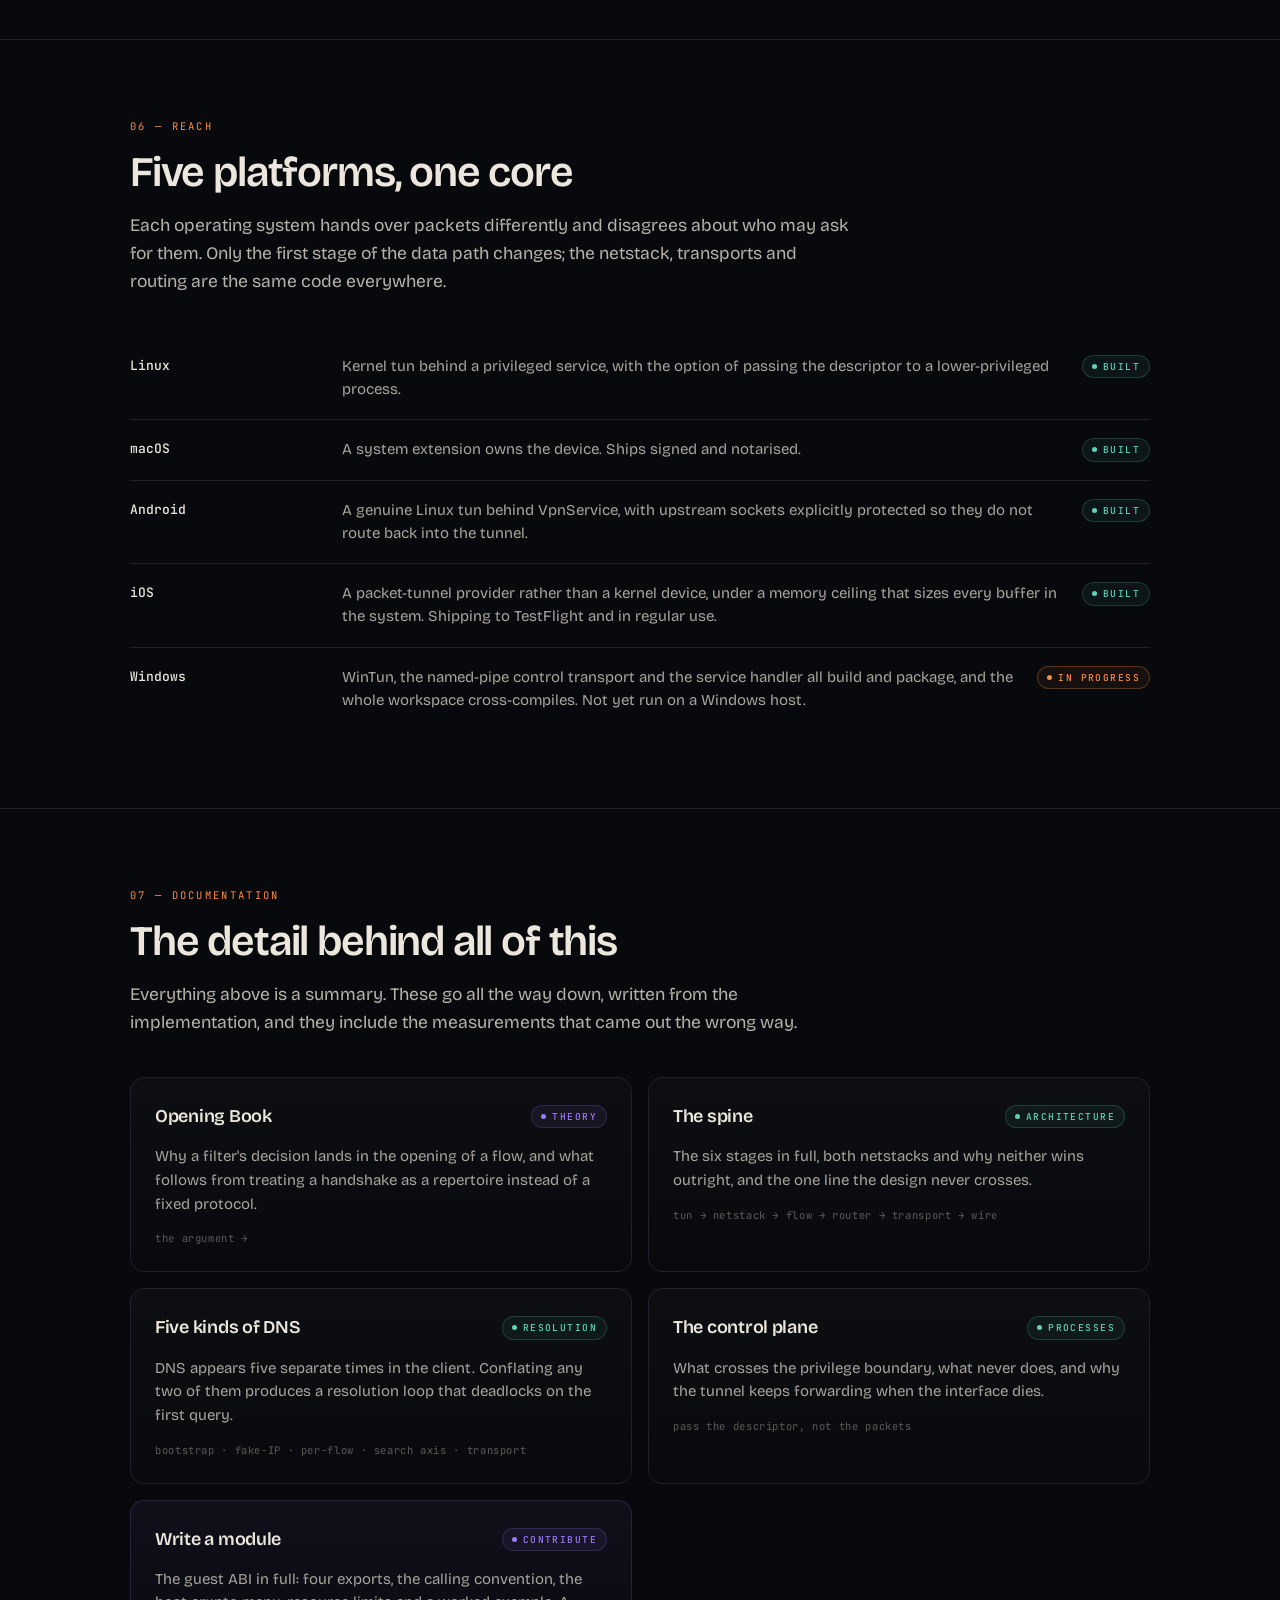
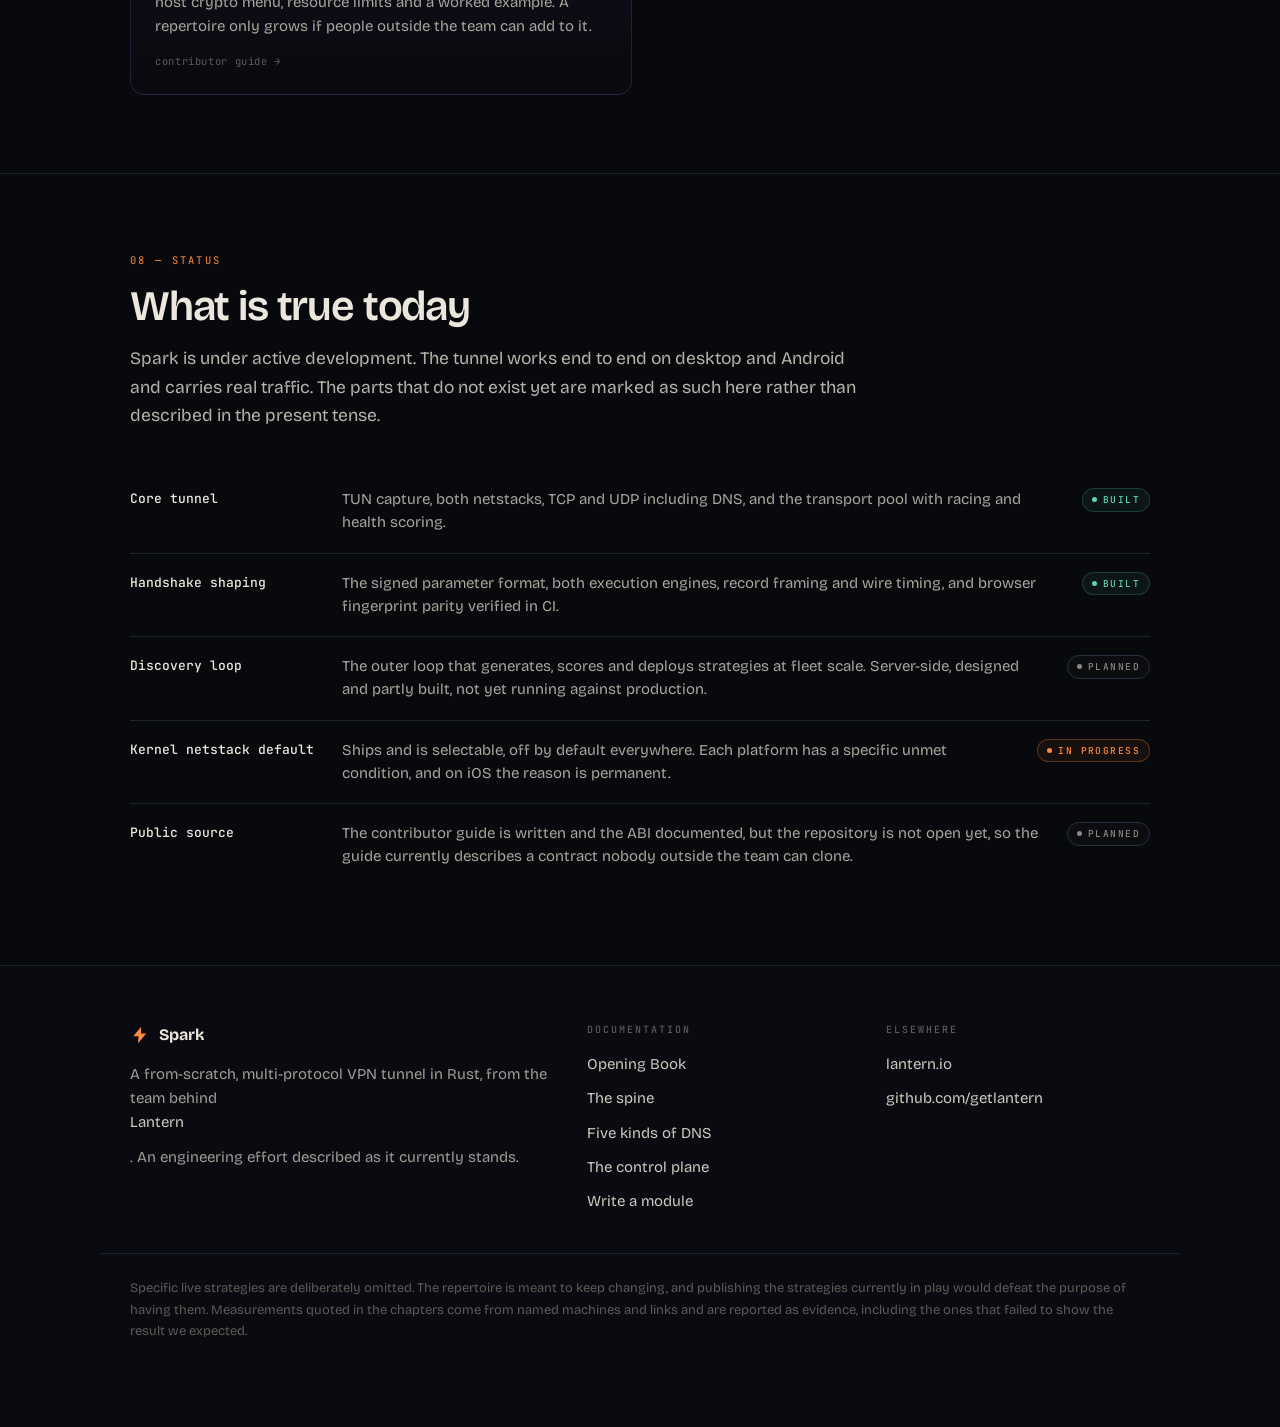
==== commit 77bf36dc: "Little people: only the right spot gets you through The break is now two zones, and the difference b" ====
--- a/index.html
+++ b/index.html
@@ -160,6 +160,7 @@
 <g class="b-sparks" filter="url(#emberglow)"><circle class="s s0" r="1.7" fill="#ffb072"/><circle class="s s1" r="2.0" fill="#ffd9ae"/><circle class="s s2" r="1.4" fill="#ffd9ae"/><circle class="s s3" r="2.0" fill="#ffd9ae"/><circle class="s s4" r="2.3" fill="#ffd9ae"/><circle class="s s5" r="1.4" fill="#f2894a"/><circle class="s s6" r="2.1" fill="#ffc48c"/><circle class="s s7" r="2.0" fill="#ffb072"/><circle class="s s8" r="1.9" fill="#fff3e0"/><circle class="s s9" r="1.5" fill="#fff3e0"/><circle class="s s10" r="2.4" fill="#ffd9ae"/><circle class="s s11" r="1.3" fill="#ffb072"/><circle class="s s12" r="1.5" fill="#ffb072"/><circle class="s s13" r="1.2" fill="#ffc48c"/><circle class="s s14" r="1.8" fill="#ffc48c"/></g></svg>
       <div class="ground" data-ledge aria-hidden="true"></div>
       <div class="crack-lip" data-ledge aria-hidden="true"></div>
+      <div class="crack-mouth" aria-hidden="true"></div>
     </div>
   </div>
 </header>
--- a/assets/site.css
+++ b/assets/site.css
@@ -168,10 +168,16 @@
 .ground::after{content:""; position:absolute; inset:0;
   background:linear-gradient(180deg,rgba(255,176,114,.16) 0 3px,transparent 3px);
   clip-path:inherit}
-.crack-lip{position:absolute; left:46%; width:11%; top:56%; height:8px;
-  /* Barely there: it exists so the little-people layer has a ledge to measure at the opening.
-     Drawn any stronger and it reads as a shelf bolted across the crack. */
-  border-radius:2px; background:rgba(255,196,140,.05); pointer-events:none}
+/* Two zones at the break, and the difference between them is the whole point.
+   `.crack-lip` is a wide shelf: a ladder can reach it anywhere along its length. `.crack-mouth`
+   is the actual opening, and only a figure standing in *that* can get through. Land your ladder
+   off-target and you arrive on the shelf with nowhere to go, and have to shuffle along to find
+   the gap. Both are near-invisible; they exist so the little-people layer has something to
+   measure. */
+.crack-lip{position:absolute; left:40%; width:24%; top:56%; height:8px;
+  border-radius:2px; background:rgba(255,196,140,.04); pointer-events:none}
+.crack-mouth{position:absolute; left:49.5%; width:4.5%; top:56%; height:8px;
+  border-radius:2px; background:rgba(255,222,180,.10); pointer-events:none}
 
 /* No rounded corners and no drop shadow: those made it read as a UI card sitting on the page
    rather than as a wall the page is looking at. It is a crop of something larger. */
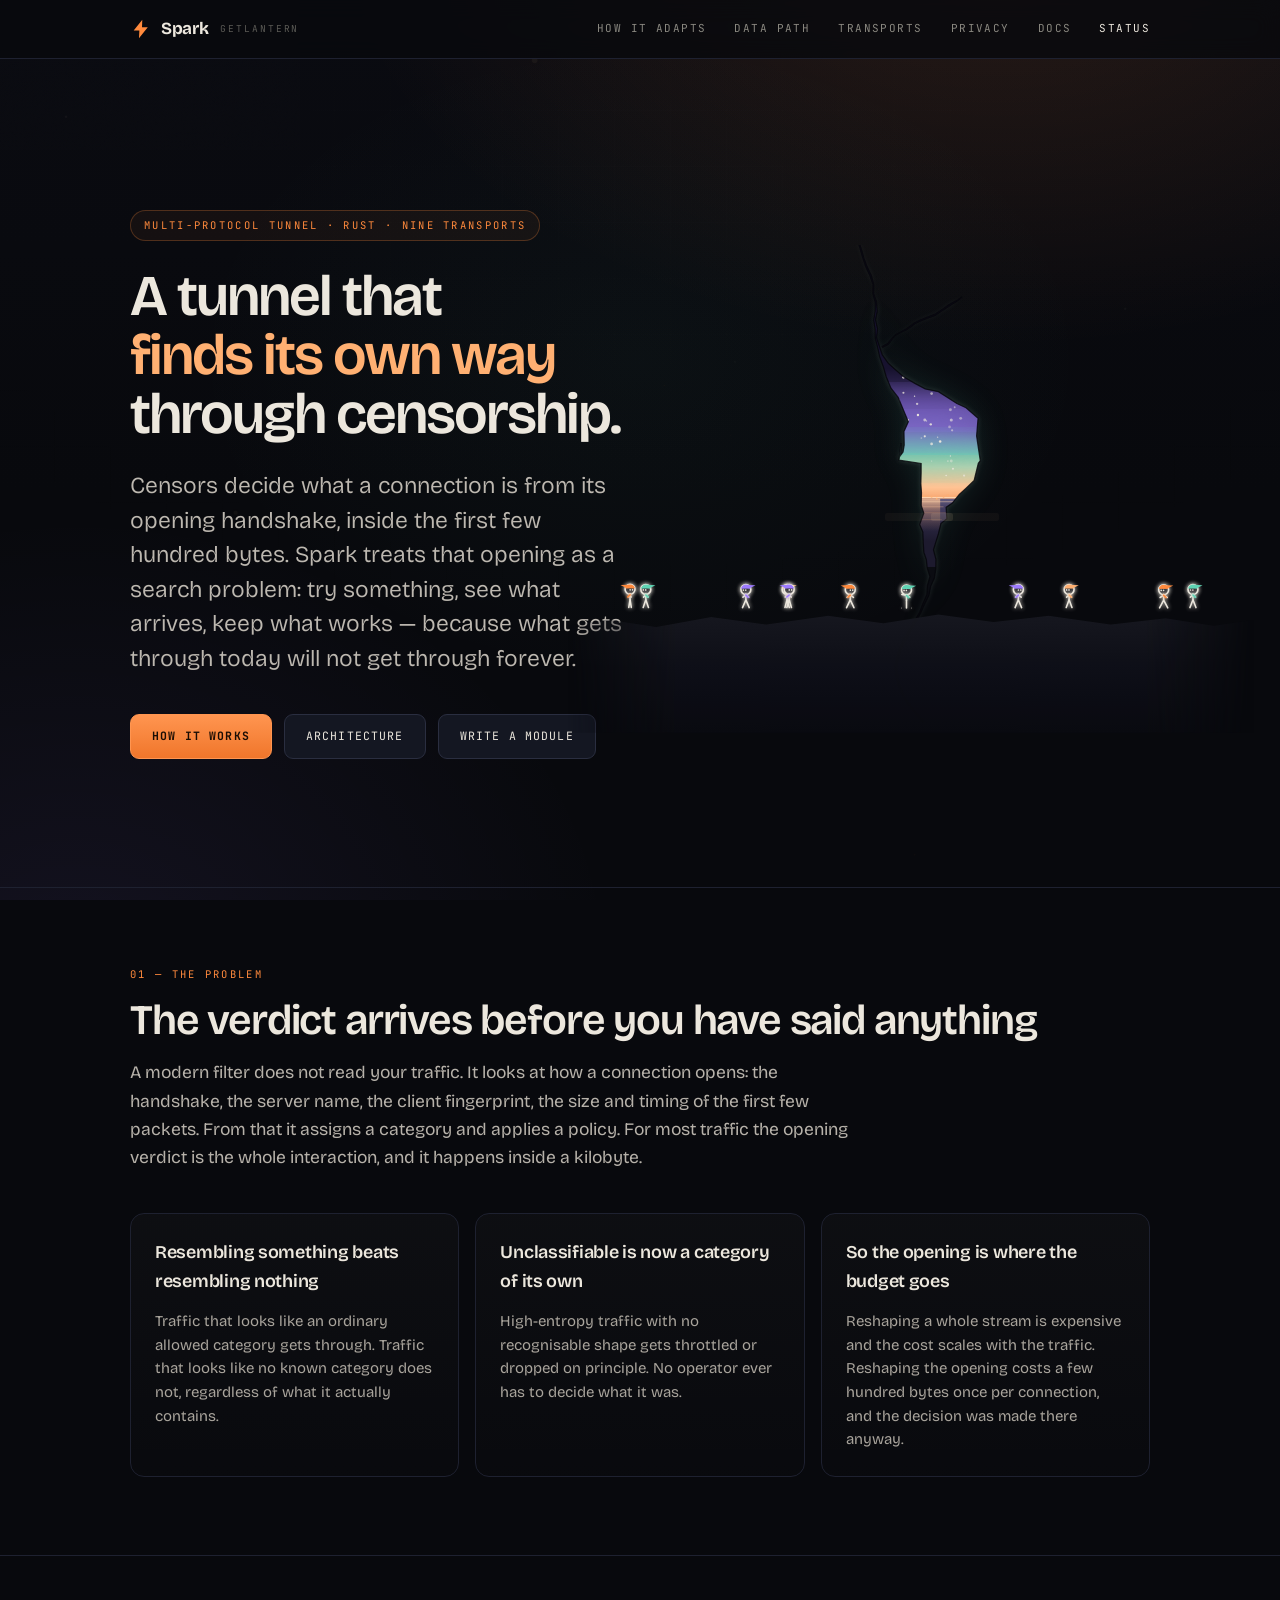
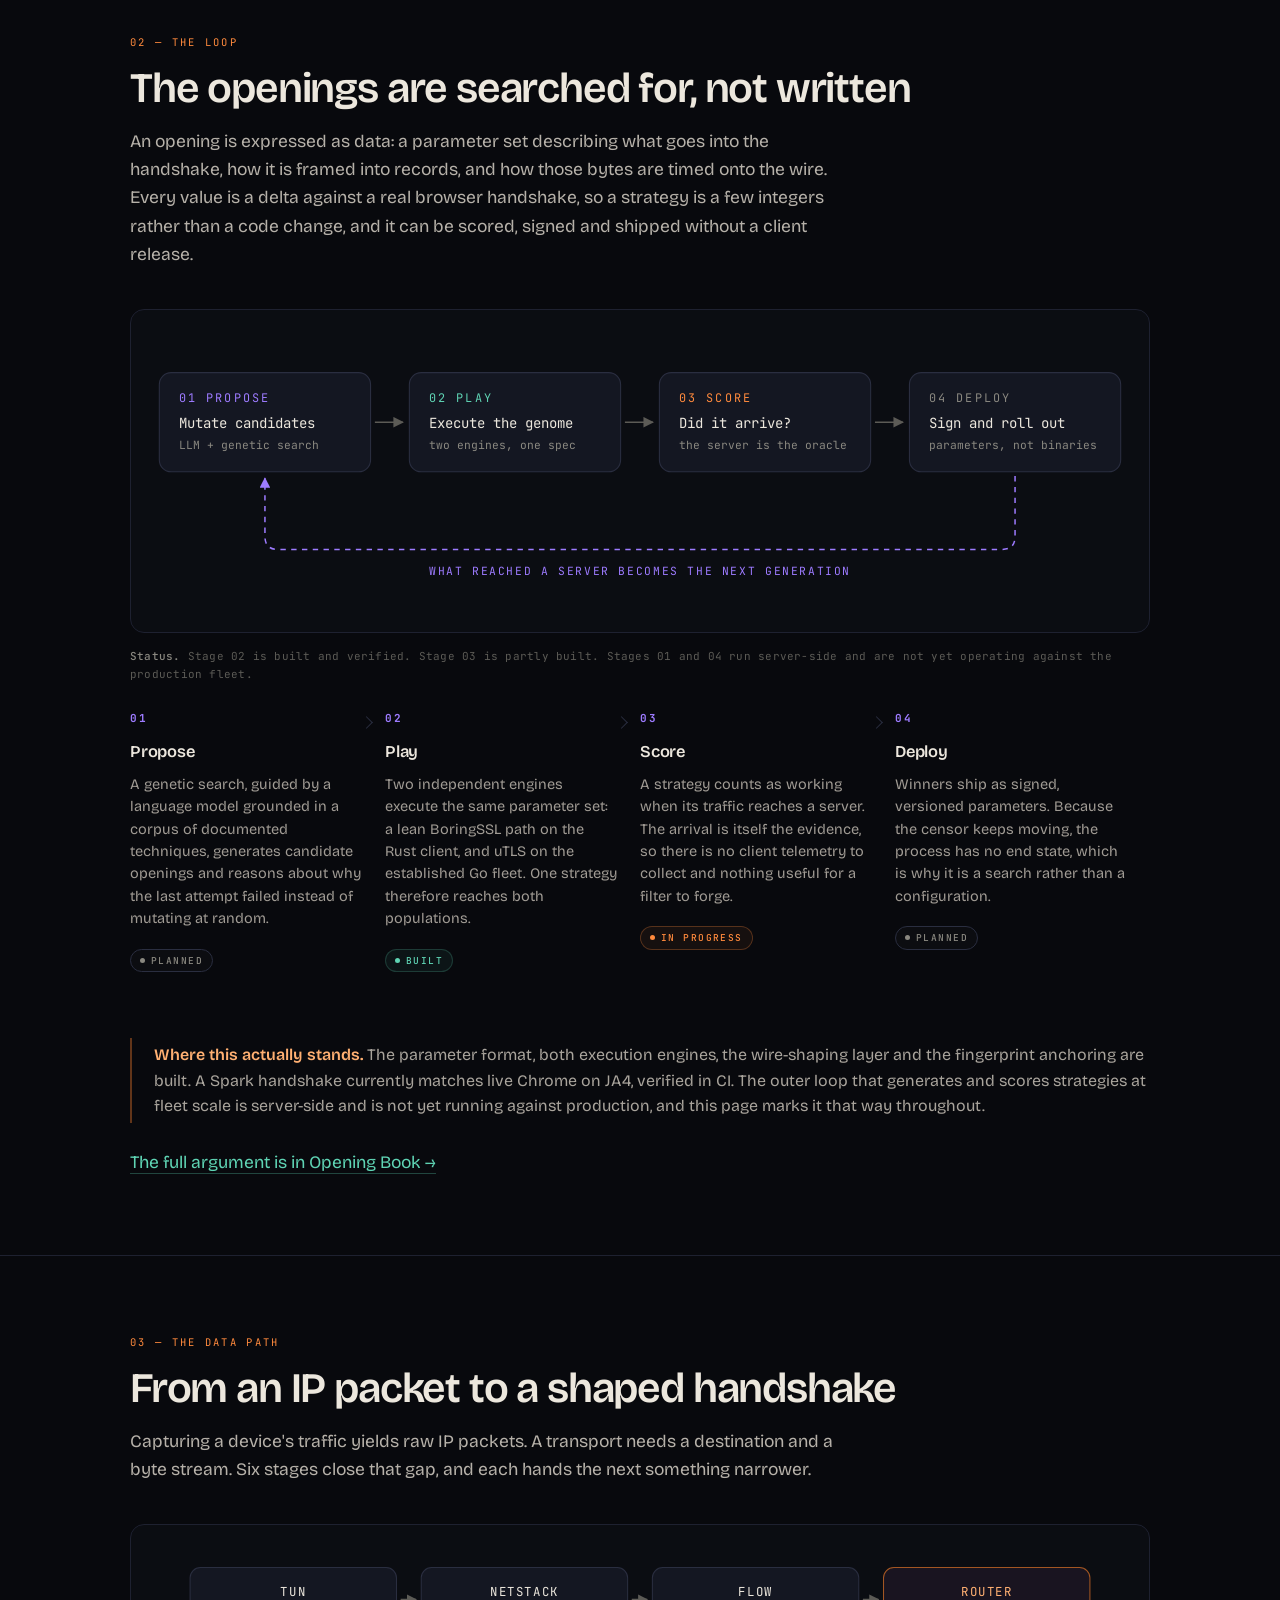
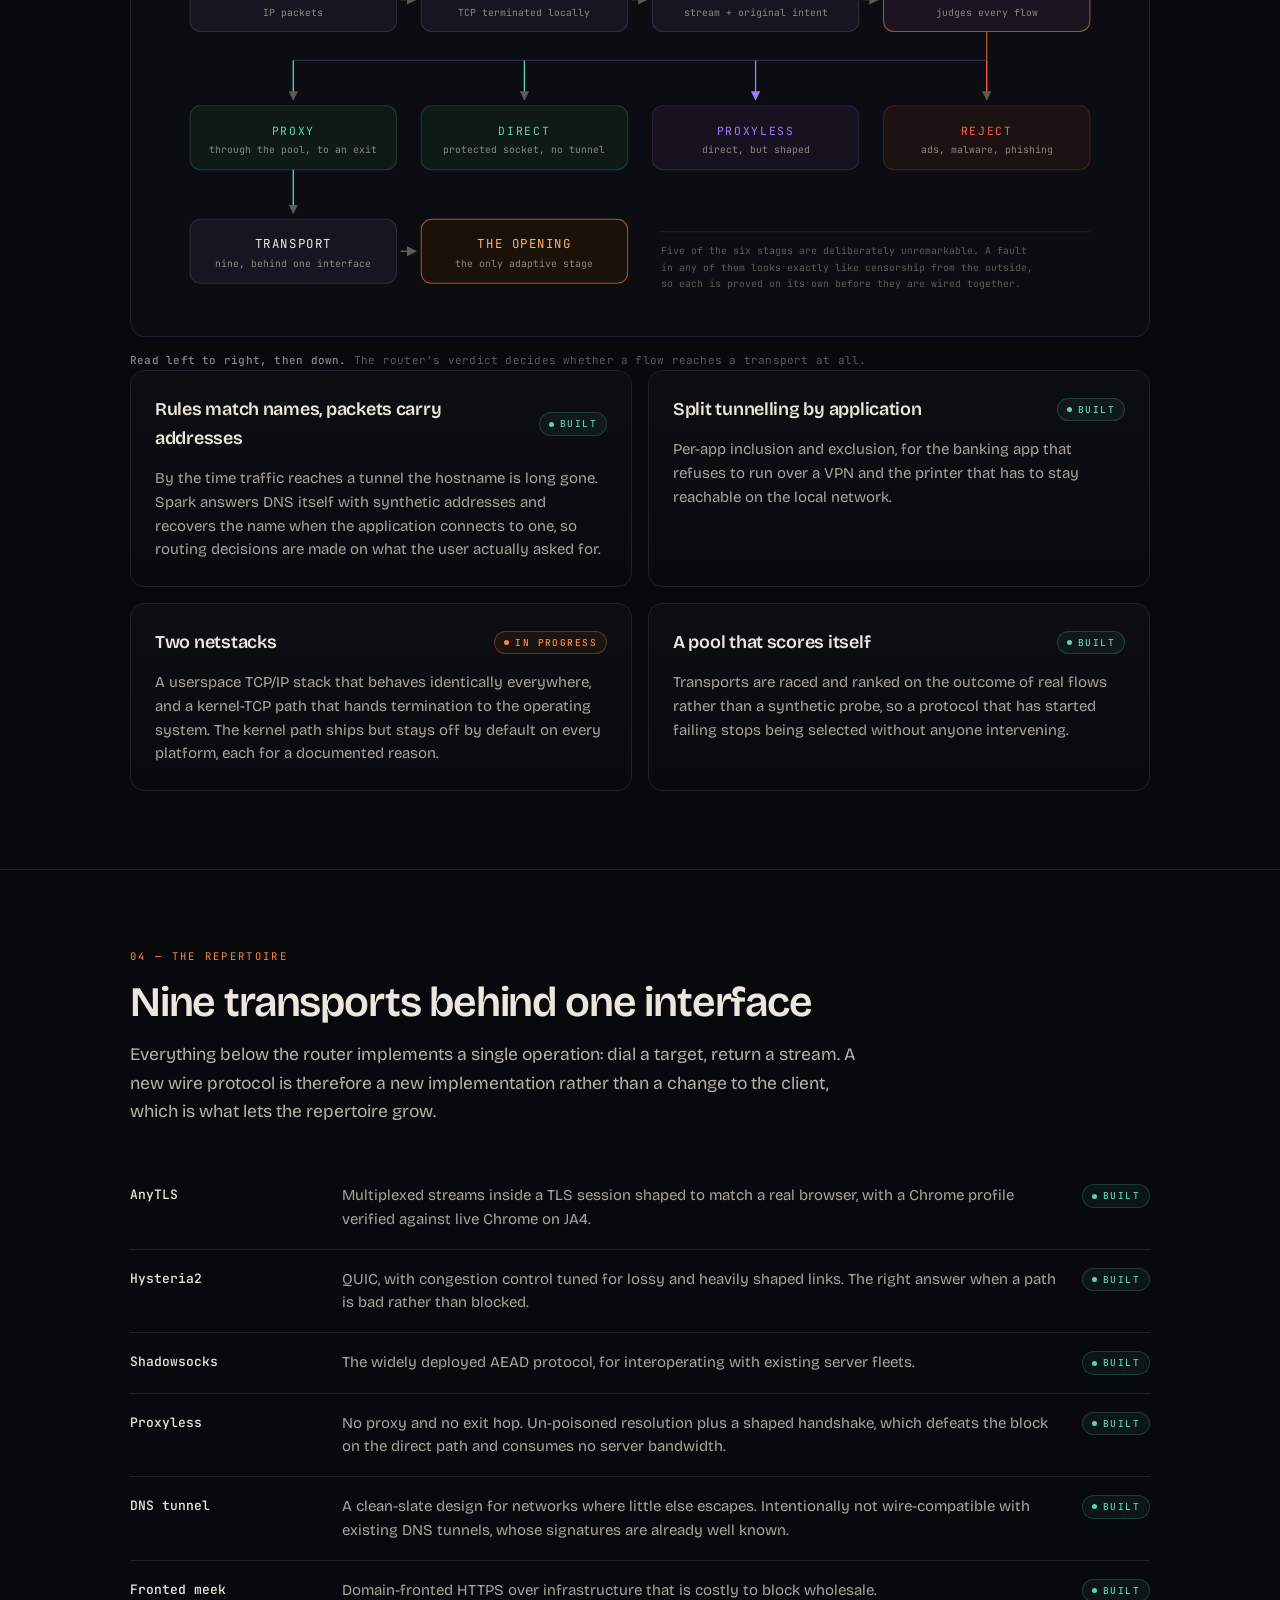
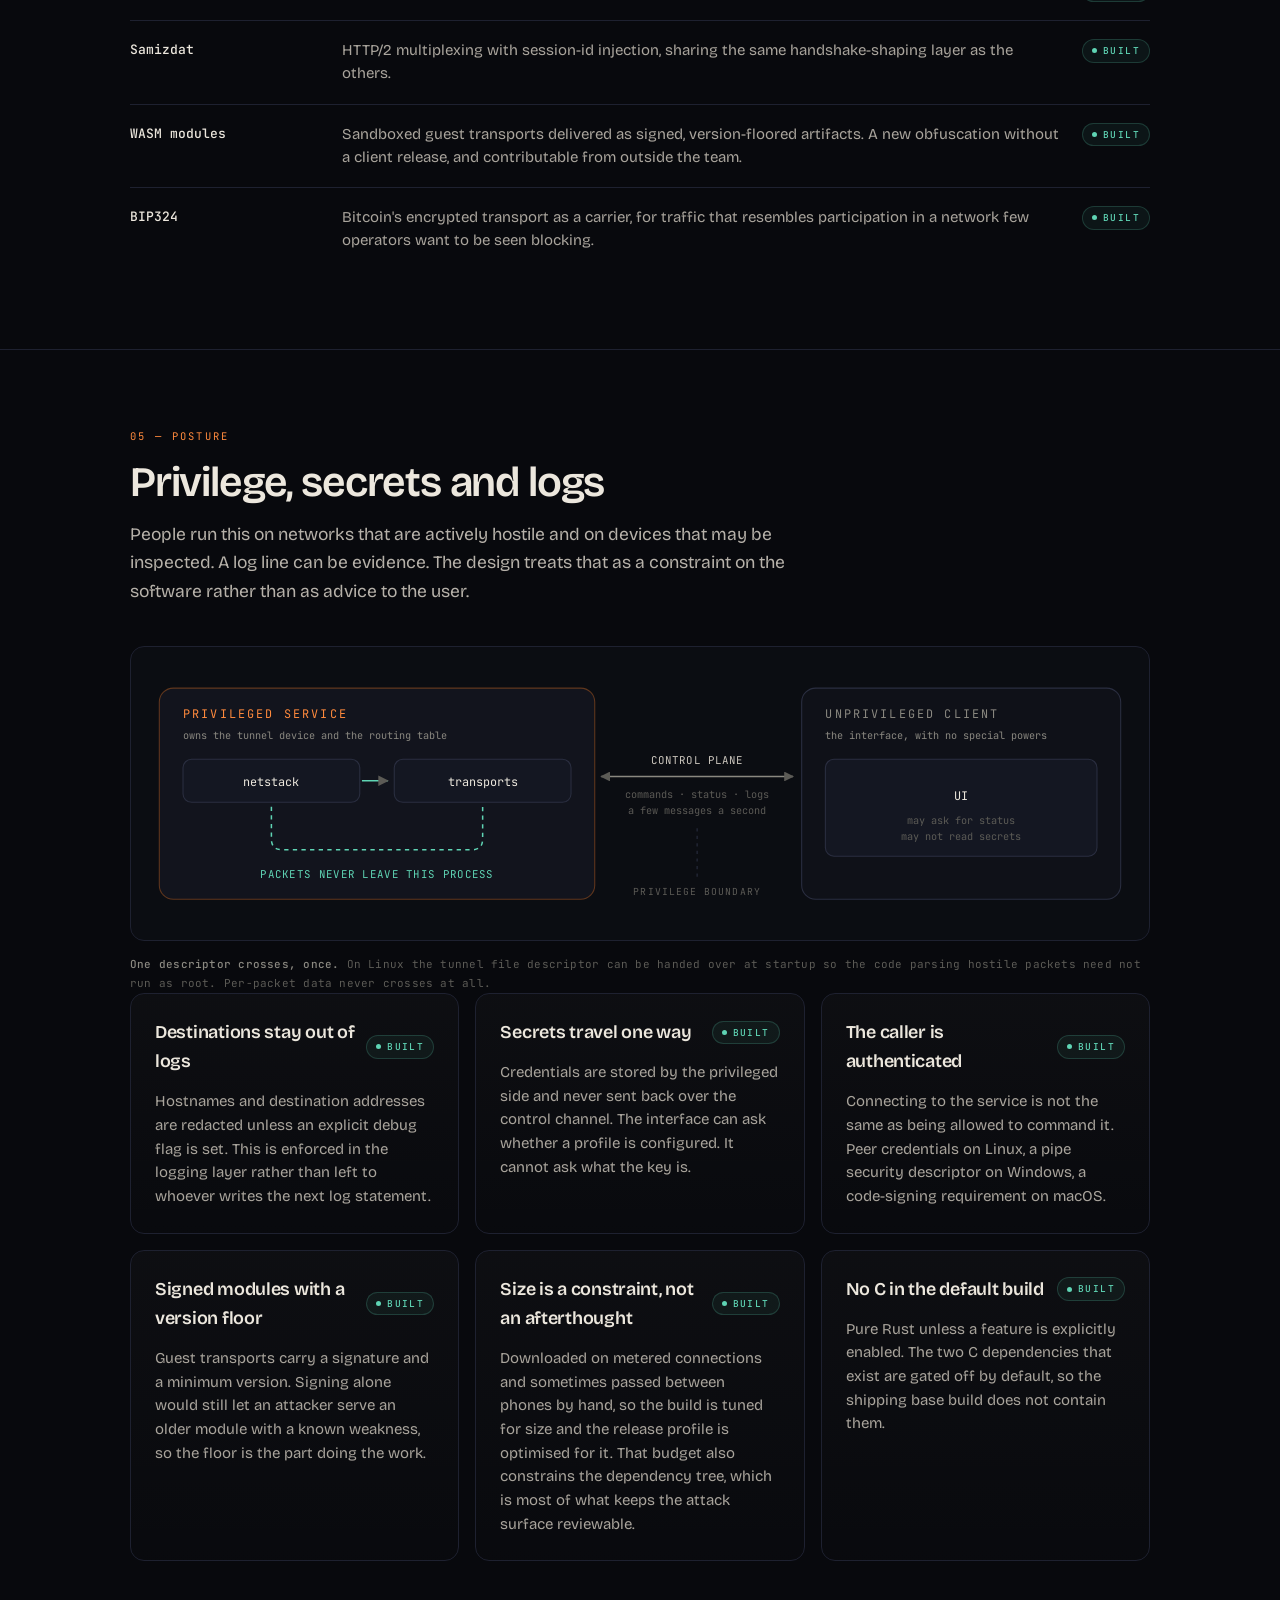
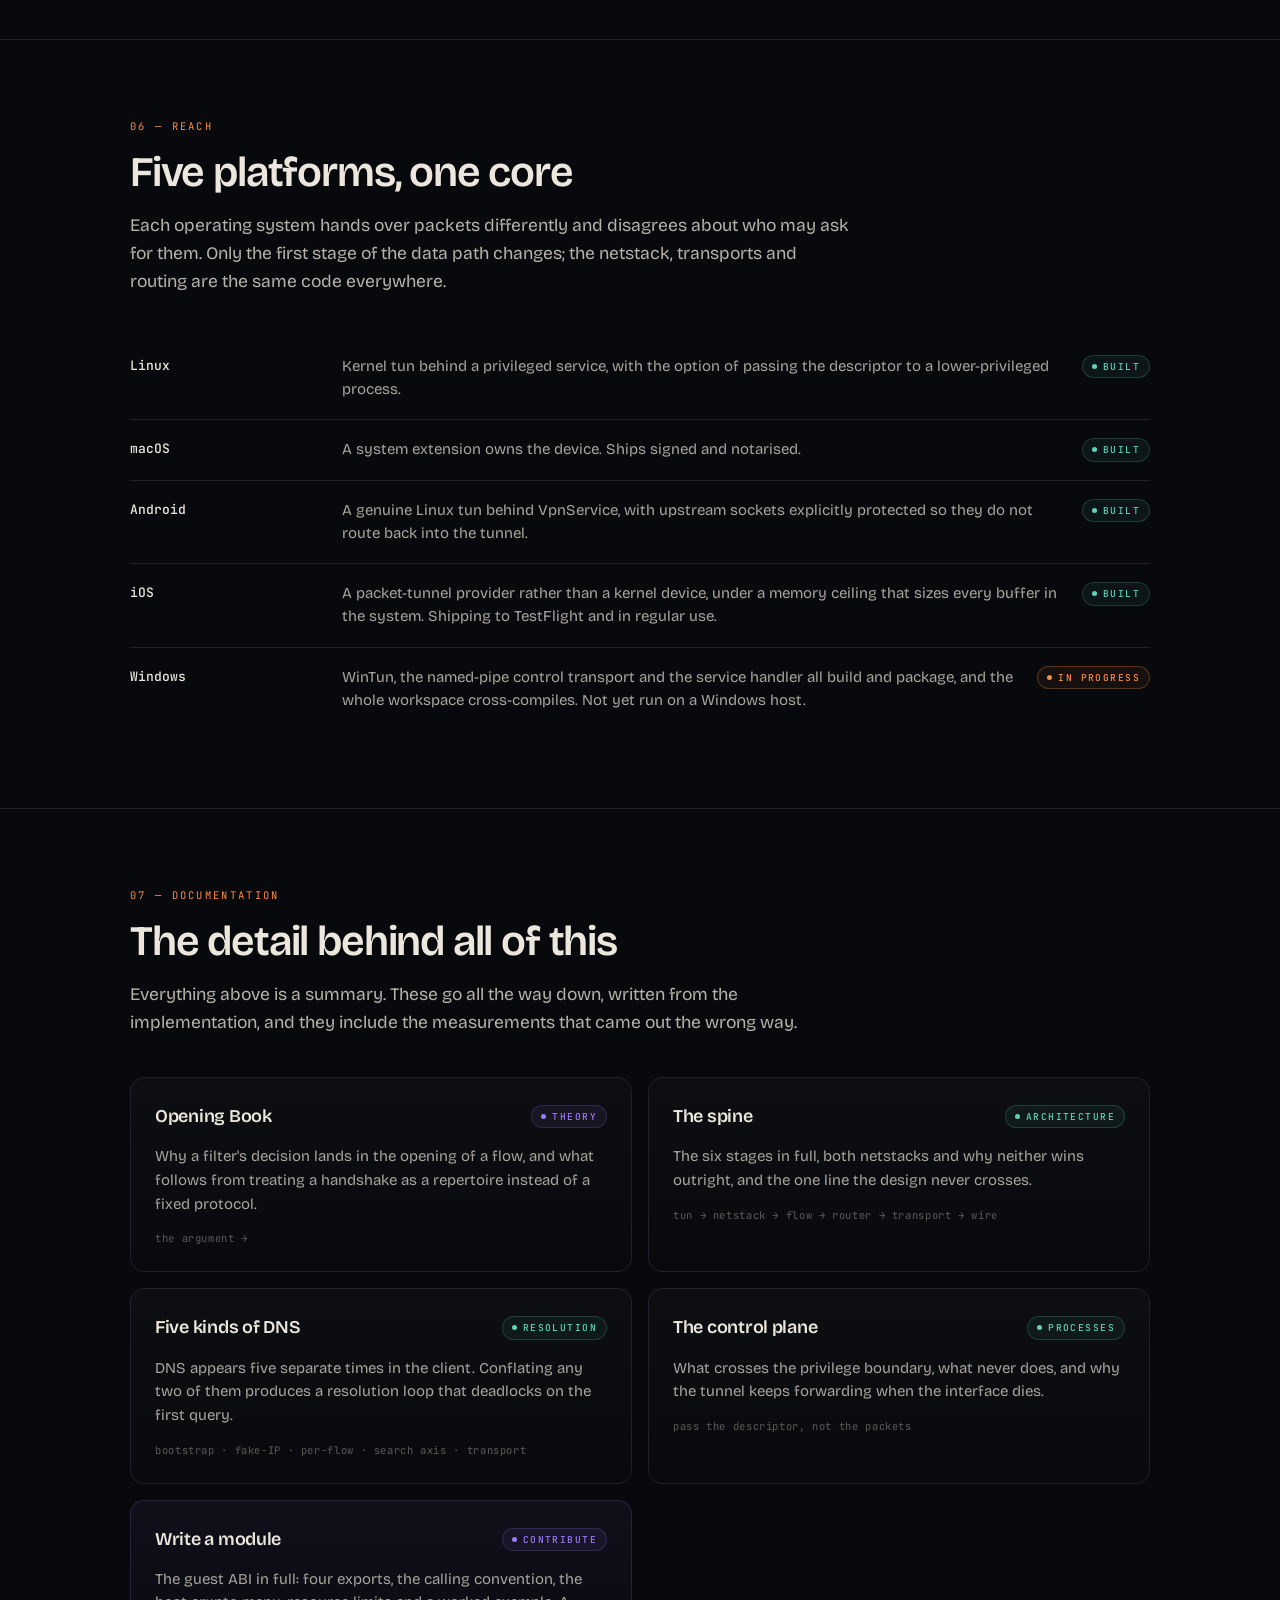
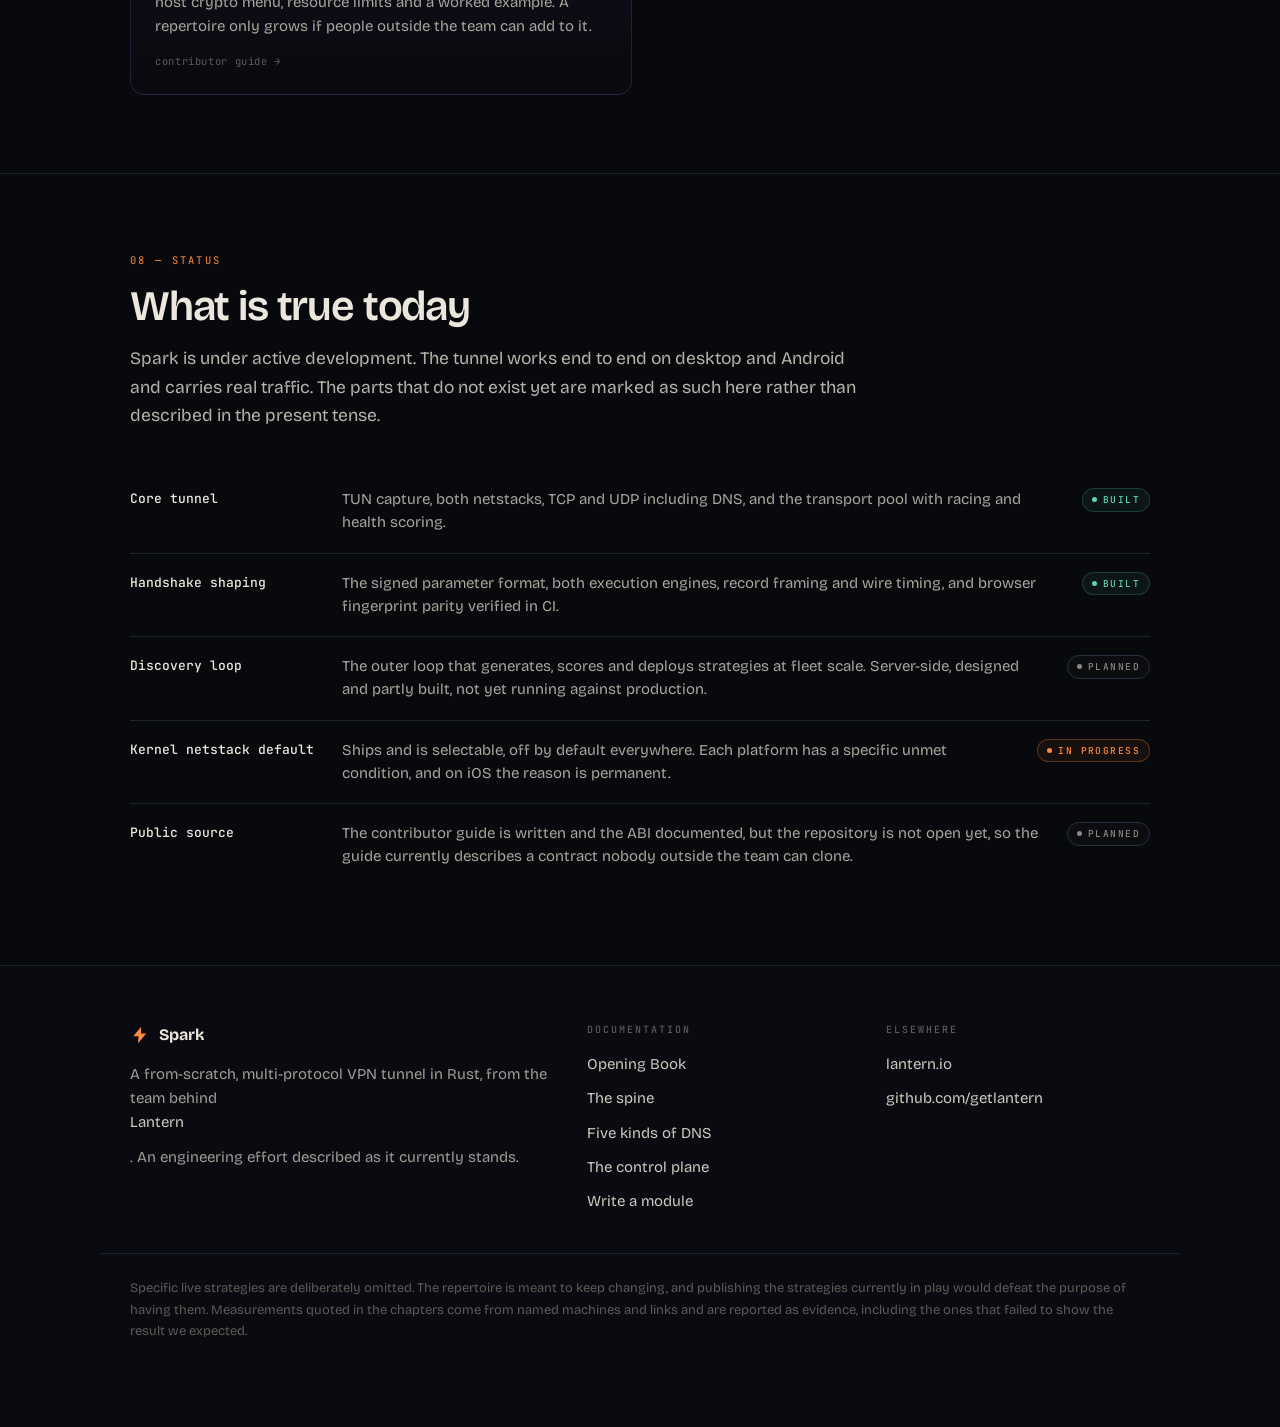
==== commit e57c0ff4: "Align the shelf and opening with the actual crack; new headline Fixes a real bug that was live: ladd" ====
--- a/index.html
+++ b/index.html
@@ -4,9 +4,9 @@
 <meta charset="utf-8" />
 <meta name="viewport" content="width=device-width, initial-scale=1" />
 <title>Spark — an adaptive tunnel for hostile networks</title>
-<meta name="description" content="Spark is a from-scratch, multi-protocol VPN tunnel in Rust. Nine transports, opening handshakes searched for rather than hand-written, and per-flow routing that only tunnels what has to be tunnelled." />
-<meta property="og:title" content="Spark — an adaptive tunnel for hostile networks" />
-<meta property="og:description" content="Censors classify a connection from its opening handshake. Spark makes that opening the thing to get right, with a repertoire searched for against the live network rather than written by hand." />
+<meta name="description" content="Spark is a from-scratch, multi-protocol VPN tunnel in Rust that finds its own way through censorship. Nine transports, opening handshakes searched for rather than hand-written, and per-flow routing that only tunnels what has to be tunnelled." />
+<meta property="og:title" content="Spark — a tunnel that finds its own way through censorship" />
+<meta property="og:description" content="Censors decide from the opening handshake. Spark treats that opening as a search problem: try something, see what arrives, keep what works." />
 <meta name="theme-color" content="#08090d" />
 <link rel="canonical" href="https://spark.lantern.io/">
 <meta property="og:url" content="https://spark.lantern.io/">
@@ -58,13 +58,13 @@
 <header class="tall">
   <div class="hero">
     <div>
-      <span class="kicker rise" data-ledge>Multi-protocol tunnel · Rust · nine transports</span>
-      <h1 class="rise" data-ledge style="transition-delay:.06s">A tunnel that<br><span class="br">changes shape</span><br>to get through.</h1>
-      <p class="lede rise" data-ledge style="transition-delay:.14s">Censors classify a connection from its opening handshake, within the first few hundred bytes. Spark treats that opening as the thing to get right, and gives it a repertoire deep enough that it never has to reuse one.</p>
+      <span class="kicker rise">Multi-protocol tunnel · Rust · nine transports</span>
+      <h1 class="rise" style="transition-delay:.06s">A tunnel that<br><span class="br">finds its own way</span><br>through censorship.</h1>
+      <p class="lede rise" style="transition-delay:.14s">Censors decide what a connection is from its opening handshake, inside the first few hundred bytes. Spark treats that opening as a search problem: try something, see what arrives, keep what works — because what gets through today will not get through forever.</p>
       <div class="cta rise" style="transition-delay:.24s">
-        <a class="btn pri" href="#adapt" data-ledge>How it works</a>
-        <a class="btn" href="architecture.html" data-ledge>Architecture</a>
-        <a class="btn" href="modules.html" data-ledge>Write a module</a>
+        <a class="btn pri" href="#adapt">How it works</a>
+        <a class="btn" href="architecture.html">Architecture</a>
+        <a class="btn" href="modules.html">Write a module</a>
       </div>
     </div>
     <div class="breach rise" style="transition-delay:.18s" aria-hidden="true">
--- a/assets/site.css
+++ b/assets/site.css
@@ -174,9 +174,16 @@
    off-target and you arrive on the shelf with nowhere to go, and have to shuffle along to find
    the gap. Both are near-invisible; they exist so the little-people layer has something to
    measure. */
-.crack-lip{position:absolute; left:40%; width:24%; top:56%; height:8px;
+/* Horizontal placement is DERIVED, not eyeballed. The crack is generated, so its opening is
+   wherever the generator's undulation put it — 56.5% across the box, confirmed two ways: by
+   replaying the generator's own maths (57.0%) and by rasterising the SVG and taking the
+   brightness centroid of the opening (56.4%, brightest pixel 55.9%).
+   These were previously hand-set at ~52%, which put the passable zone a clear 22px LEFT of the
+   visible opening: ladders beside the crack let figures through and ladders on it did not.
+   If the crack art is ever regenerated, re-derive these rather than nudging them. */
+.crack-lip{position:absolute; left:44.5%; width:24%; top:56%; height:8px;
   border-radius:2px; background:rgba(255,196,140,.04); pointer-events:none}
-.crack-mouth{position:absolute; left:49.5%; width:4.5%; top:56%; height:8px;
+.crack-mouth{position:absolute; left:54.25%; width:4.5%; top:56%; height:8px;
   border-radius:2px; background:rgba(255,222,180,.10); pointer-events:none}
 
 /* No rounded corners and no drop shadow: those made it read as a UI card sitting on the page
